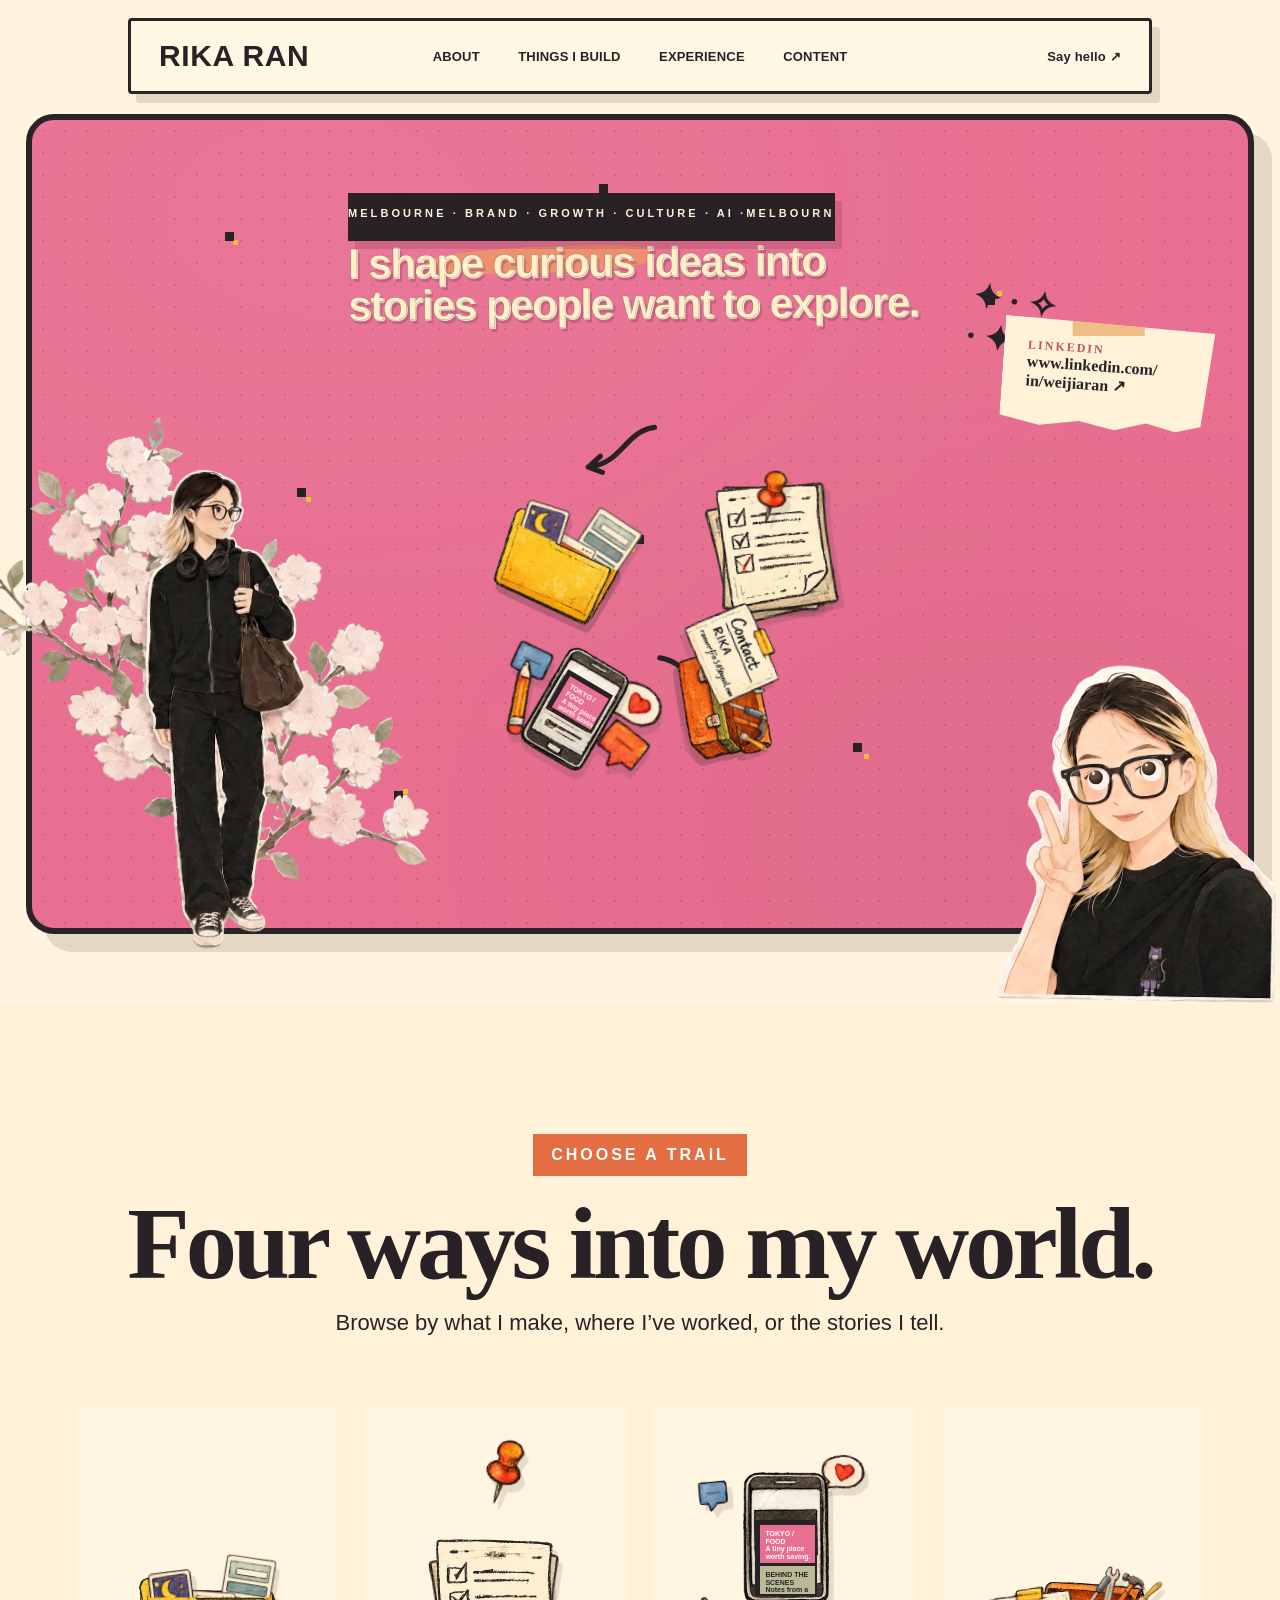
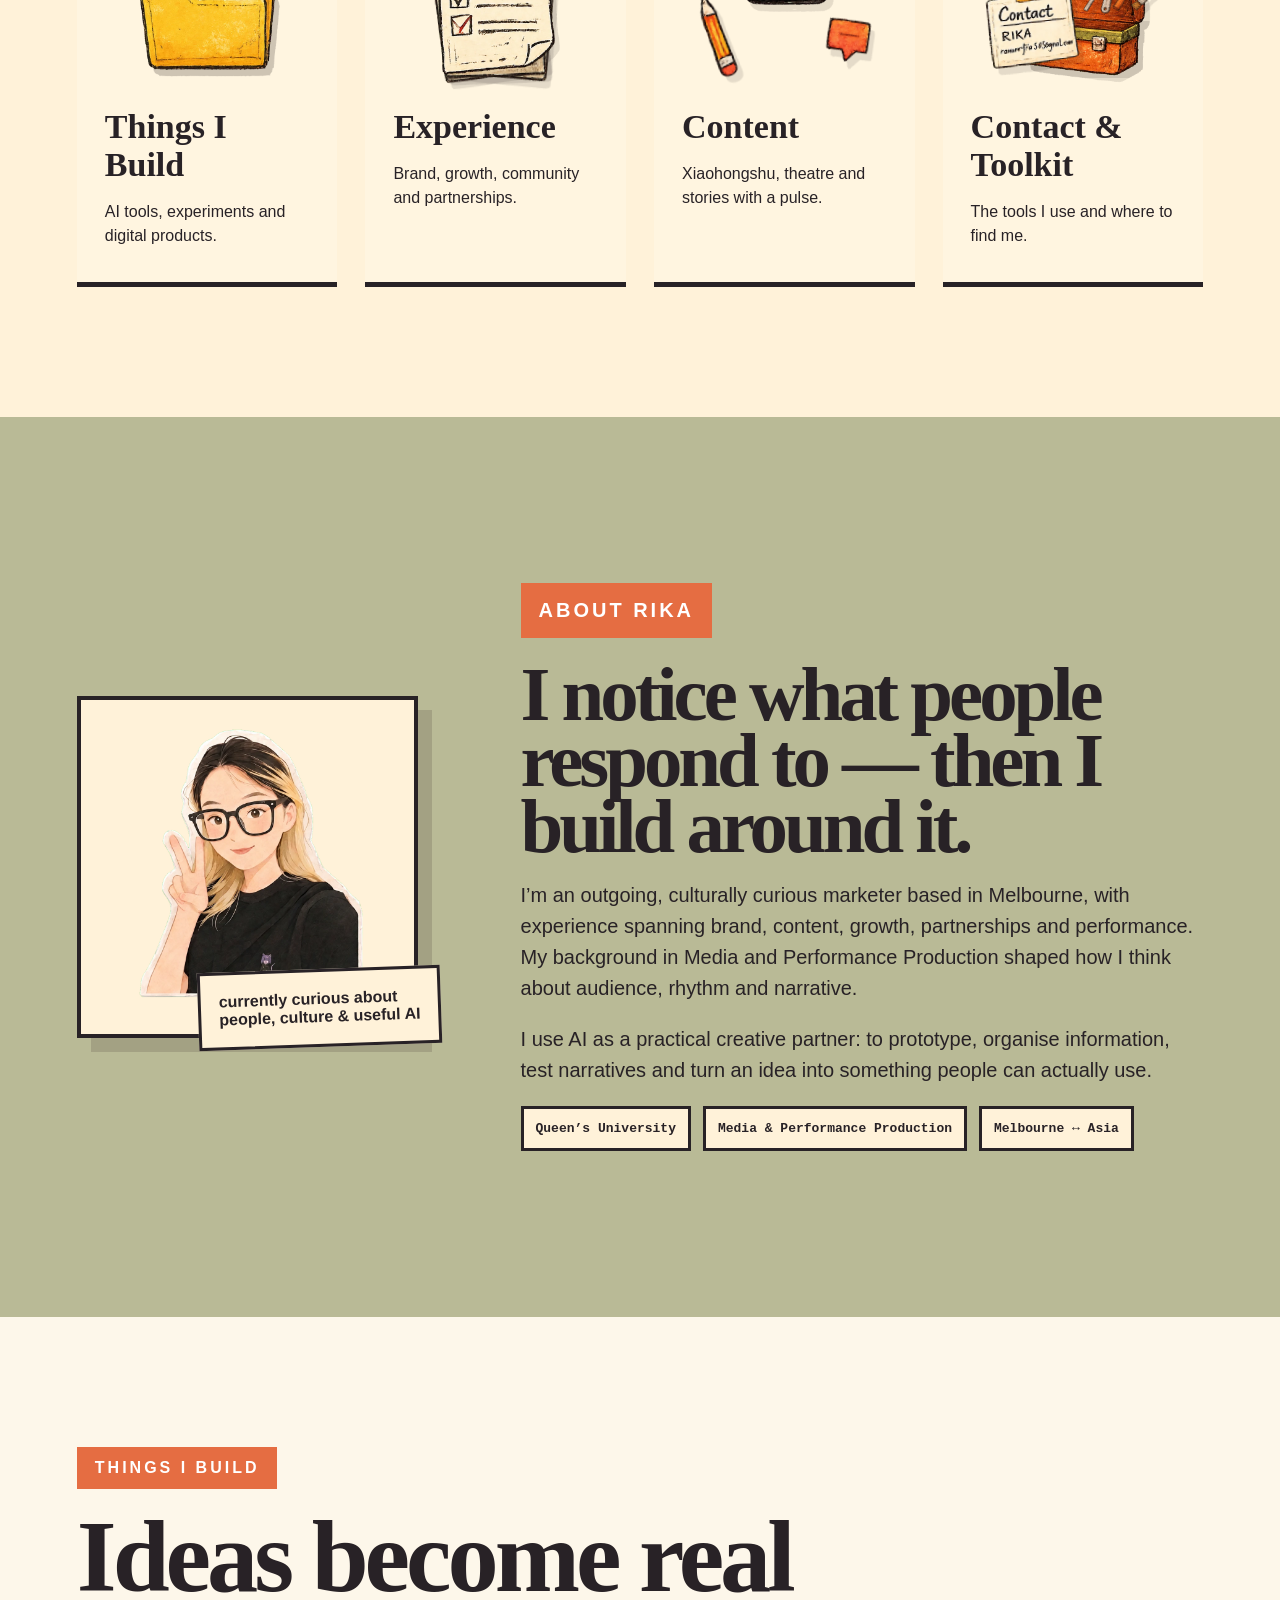
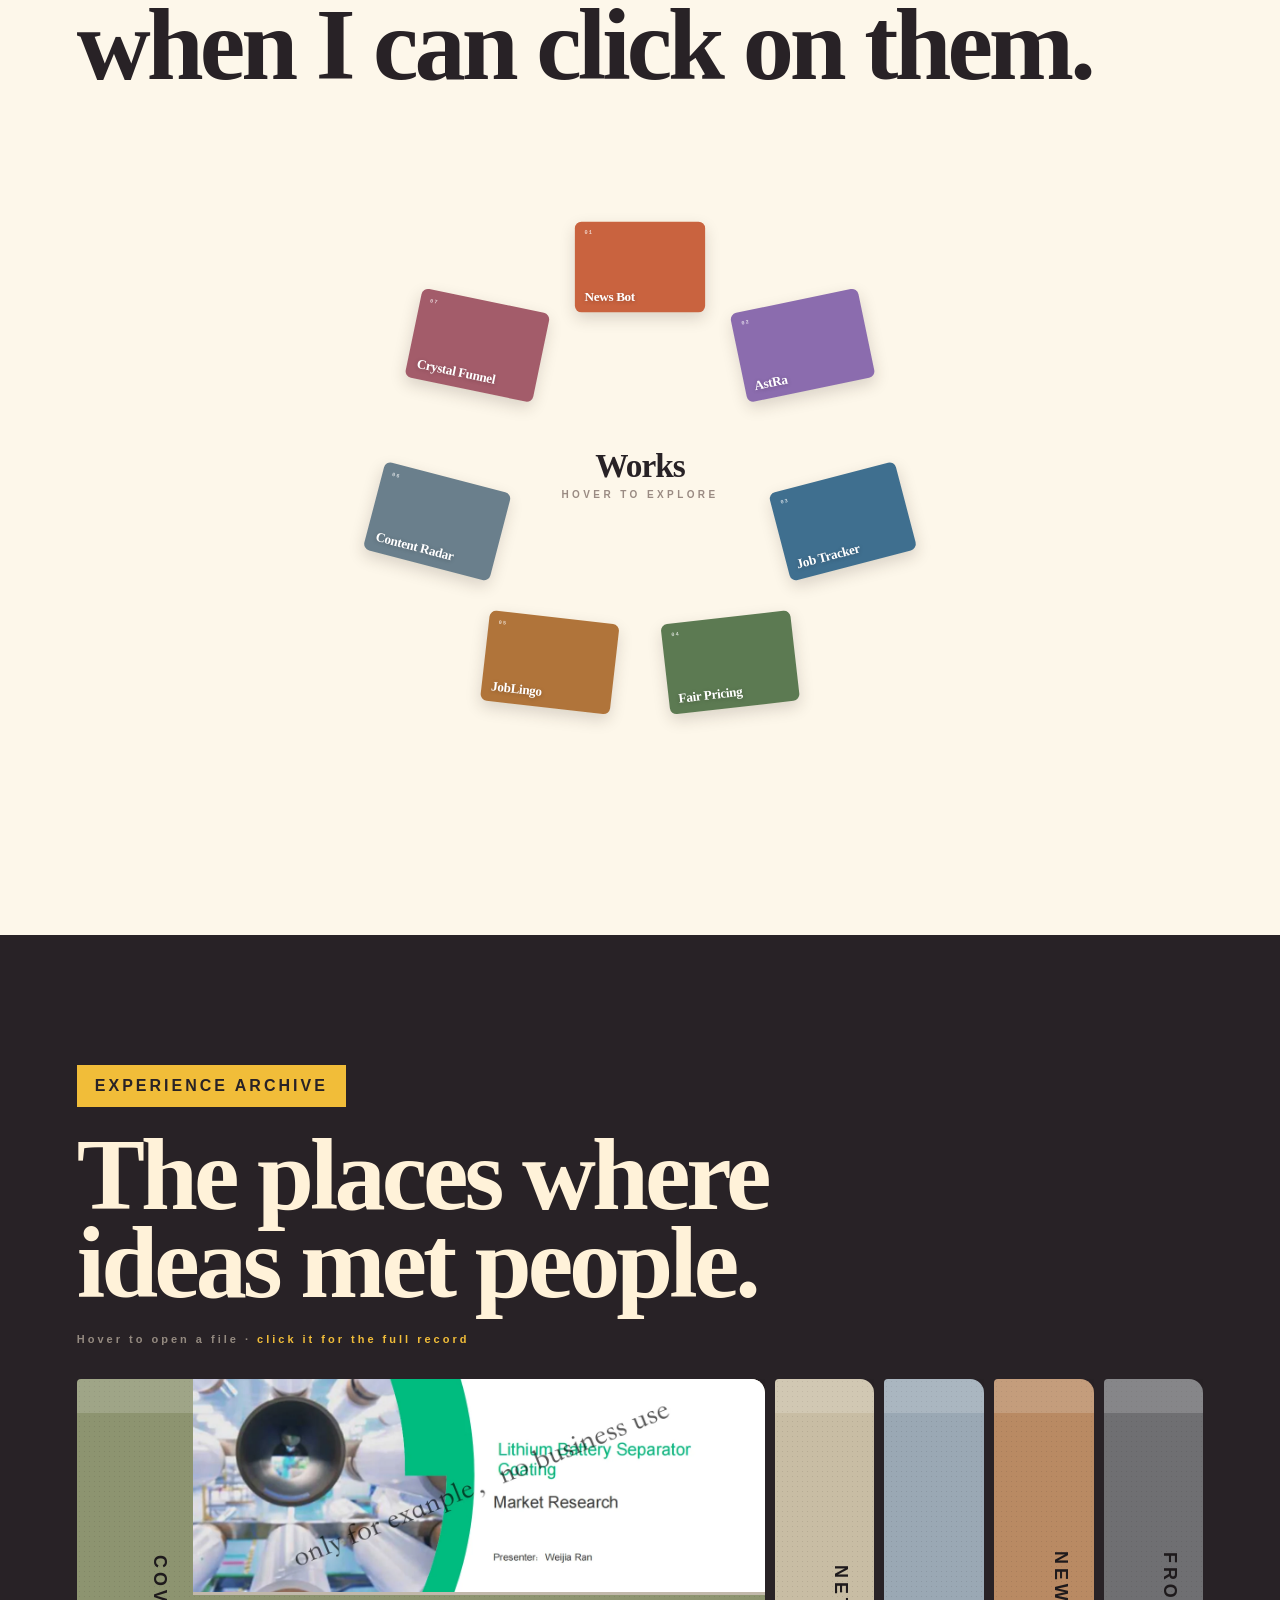
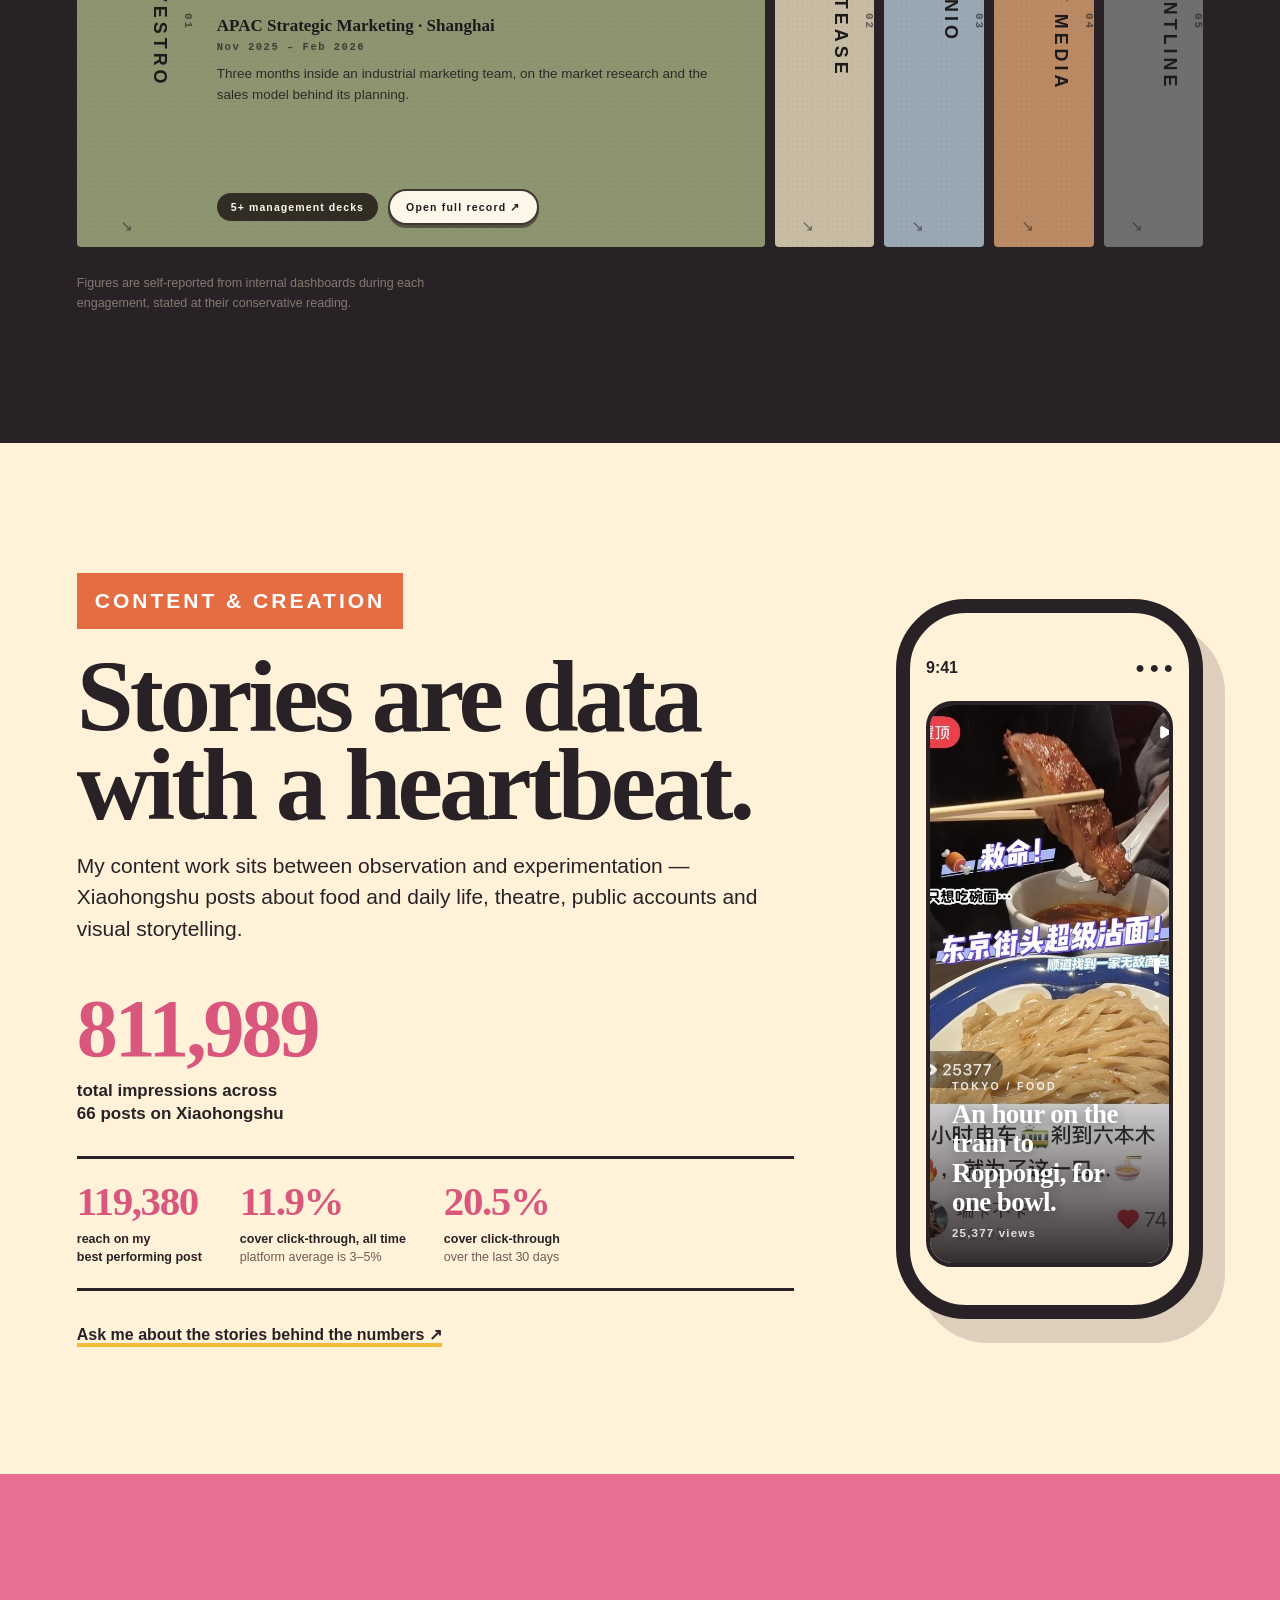
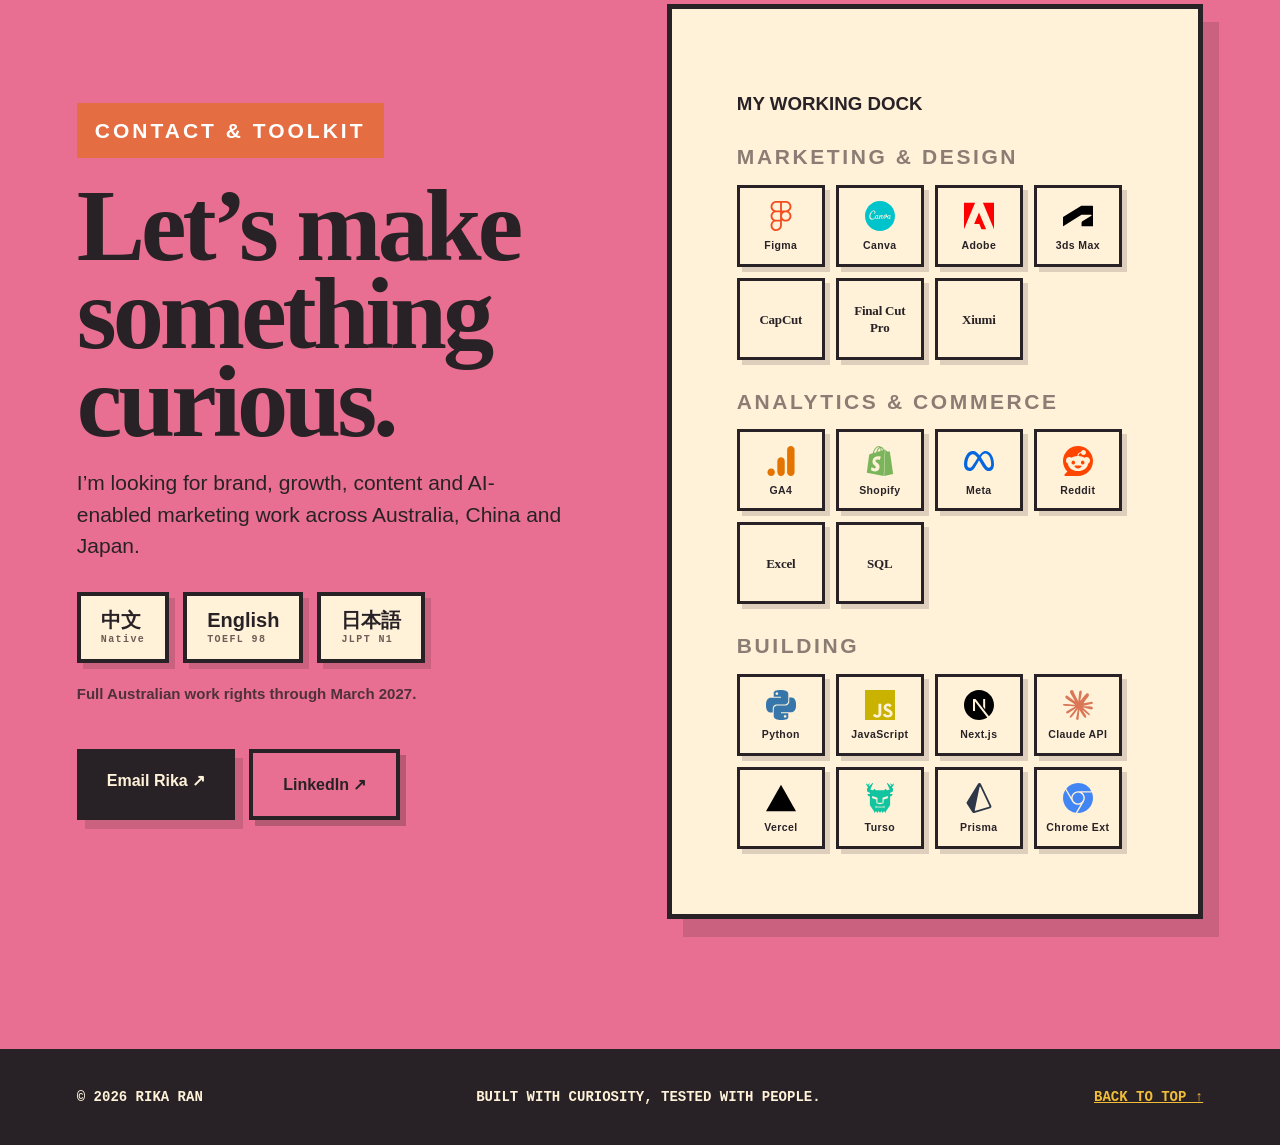
==== index.html @ cdb8c759 "Put the Xiaohongshu posts in the phone, minus the profile page Four post screenshots fill the feed, " ====
<!doctype html>
<html lang="en">
<head>
  <meta charset="utf-8">
  <meta name="viewport" content="width=device-width,initial-scale=1">
  <title>Rika Ran — Creative Marketer & AI Builder</title>
  <meta name="description" content="Rika Ran's portfolio: brand, growth, content and practical AI experiments.">
  <link rel="stylesheet" href="styles.css?v=20260825a">
  <link rel="stylesheet" href="home-reference.css?v=20260817a">
</head>
<body>
  <div class="pixel-cursor" aria-hidden="true"></div>
  <header class="site-header">
    <a class="brand" href="#top">RIKA RAN</a>
    <nav aria-label="Primary navigation">
      <a href="#about">ABOUT</a><a href="#build">THINGS I BUILD</a><a href="#experience">EXPERIENCE</a><a href="#content">CONTENT</a>
    </nav>
    <a class="hello" href="mailto:ranweijia555@gmail.com">Say hello ↗</a>
  </header>

  <main id="top">
    <section class="hero newspaper" aria-labelledby="hero-title">
      <div class="marquee" aria-label="Melbourne, brand, growth, culture and AI"><div class="marquee-track"><span>MELBOURNE · BRAND · GROWTH · CULTURE · AI · </span><span aria-hidden="true">MELBOURNE · BRAND · GROWTH · CULTURE · AI · </span></div></div>
      <h1 id="hero-title">I shape curious ideas into<br>stories people want to explore.</h1>
      <div class="marker-swipe" aria-hidden="true"></div>
      <div class="hero-portrait left-portrait"><img class="flora" src="assets/rika-standing-flowers.webp?v=20260814c" alt=""><img src="assets/rika-standing-person.webp?v=20260814c" alt="Illustrated portrait of Rika standing among cherry blossoms"></div>
      <div class="hero-portrait right-portrait"><img src="assets/rika-peace-transparent-20260812.webp" alt="Illustrated portrait of Rika making a peace sign"></div>
      <a class="linkedin-note interactive" href="https://www.linkedin.com/in/weijiaran" target="_blank" rel="noreferrer"><strong>LINKEDIN</strong><span>www.linkedin.com/<br>in/weijiaran ↗</span></a>
      <div class="sparkles" aria-hidden="true">✦ · ✧<br>· ✦ ·</div>
      <div class="hero-portals" aria-label="Explore Rika's portfolio">
        <a class="portal build icon-motion interactive" href="#build">
          <div class="icon-stage">
            <img class="folder folder-back" src="assets/layers/things-i-build/01-folder.webp" alt="">
            <img class="card-a" src="assets/layers/things-i-build/02-night-card.webp" alt=""><img class="card-b" src="assets/layers/things-i-build/04-control-panel-card.webp" alt=""><img class="card-c" src="assets/layers/things-i-build/03-webpage-card.webp" alt="">
            <img class="folder folder-front" src="assets/layers/things-i-build/01-folder.webp" alt="Yellow folder">
          </div>
        </a>
        <a class="portal experience icon-motion interactive" href="#experience">
          <div class="icon-stage"><img class="paper-rear" src="assets/layers/experience/04-paper-rear.webp" alt=""><img class="paper-left" src="assets/layers/experience/02-paper-left.webp" alt=""><img class="paper-right" src="assets/layers/experience/03-paper-right.webp" alt=""><img class="checklist" src="assets/layers/experience/01-checklist-page.webp" alt="Checklist"><img class="pin" src="assets/layers/experience/05-pushpin.webp" alt=""></div>
        </a>
        <a class="portal content icon-motion interactive" href="#content">
          <div class="icon-stage"><img class="bubble-b" src="assets/layers/content/05-blue-message-bubble.webp" alt=""><img class="bubble-a" src="assets/layers/content/04-orange-message-bubble.webp" alt=""><img class="heart" src="assets/layers/content/03-heart-bubble.webp" alt=""><img class="pencil" src="assets/layers/content/02-pencil.webp" alt=""><div class="phone-wrap"><div class="phone-screen"><div class="phone-feed"><i>TOKYO / FOOD<br>A tiny place worth saving.</i><i>BEHIND THE SCENES<br>Notes from a shared stage.</i><i>DAILY OBSERVATION<br>Small signals, real people.</i></div></div><img class="phone" src="assets/layers/content/01-smartphone.webp" alt="Content phone"></div></div>
        </a>
        <a class="portal tools icon-motion interactive" href="#contact">
          <div class="icon-stage"><img class="box box-back" src="assets/layers/contact-toolkits/02-toolbox.webp" alt=""><img class="tool wrench" src="assets/layers/contact-toolkits/03-wrench.webp" alt=""><img class="tool screwdriver" src="assets/layers/contact-toolkits/04-screwdriver.webp" alt=""><img class="tool hammer" src="assets/layers/contact-toolkits/05-hammer.webp" alt=""><img class="tool brush" src="assets/layers/contact-toolkits/06-paintbrush.webp" alt=""><img class="box box-front" src="assets/layers/contact-toolkits/02-toolbox.webp" alt="Toolbox"><img class="contact-card" src="assets/layers/contact-toolkits/01-contact-card.webp" alt="Contact Rika"></div>
        </a>
      </div>
      <svg class="scribble arrow-one" viewBox="0 0 150 80" aria-hidden="true"><path d="M138 6C92 8 83 58 31 58M31 58l20-15M31 58l21 10"/></svg>
      <svg class="scribble arrow-two" viewBox="0 0 150 80" aria-hidden="true"><path d="M10 12c47 3 48 51 102 49m0 0-20-16m20 16-22 11"/></svg>
    </section>

    <section id="trails" class="trails section-paper">
      <p class="kicker">CHOOSE A TRAIL</p><h2>Four ways into my world.</h2><p class="lede">Browse by what I make, where I’ve worked, or the stories I tell.</p>
      <div class="trail-grid">
        <a href="#build" class="trail-card build icon-motion interactive">
          <div class="icon-stage trail-icon-stage" aria-hidden="true"><img class="folder folder-back" src="assets/layers/things-i-build/01-folder.webp" alt=""><img class="card-a" src="assets/layers/things-i-build/02-night-card.webp" alt=""><img class="card-b" src="assets/layers/things-i-build/04-control-panel-card.webp" alt=""><img class="card-c" src="assets/layers/things-i-build/03-webpage-card.webp" alt=""><img class="folder folder-front" src="assets/layers/things-i-build/01-folder.webp" alt=""></div>
          <span>Things I Build</span><p>AI tools, experiments and digital products.</p>
        </a>
        <a href="#experience" class="trail-card experience icon-motion interactive">
          <div class="icon-stage trail-icon-stage" aria-hidden="true"><img class="paper-rear" src="assets/layers/experience/04-paper-rear.webp" alt=""><img class="paper-left" src="assets/layers/experience/02-paper-left.webp" alt=""><img class="paper-right" src="assets/layers/experience/03-paper-right.webp" alt=""><img class="checklist" src="assets/layers/experience/01-checklist-page.webp" alt=""><img class="pin" src="assets/layers/experience/05-pushpin.webp" alt=""></div>
          <span>Experience</span><p>Brand, growth, community and partnerships.</p>
        </a>
        <a href="#content" class="trail-card content icon-motion interactive">
          <div class="icon-stage trail-icon-stage" aria-hidden="true"><img class="bubble-b" src="assets/layers/content/05-blue-message-bubble.webp" alt=""><img class="bubble-a" src="assets/layers/content/04-orange-message-bubble.webp" alt=""><img class="heart" src="assets/layers/content/03-heart-bubble.webp" alt=""><img class="pencil" src="assets/layers/content/02-pencil.webp" alt=""><div class="phone-wrap"><div class="phone-screen"><div class="phone-feed"><i>TOKYO / FOOD<br>A tiny place worth saving.</i><i>BEHIND THE SCENES<br>Notes from a shared stage.</i><i>DAILY OBSERVATION<br>Small signals, real people.</i></div></div><img class="phone" src="assets/layers/content/01-smartphone.webp" alt=""></div></div>
          <span>Content</span><p>Xiaohongshu, theatre and stories with a pulse.</p>
        </a>
        <a href="#contact" class="trail-card tools icon-motion interactive">
          <div class="icon-stage trail-icon-stage" aria-hidden="true"><img class="box box-back" src="assets/layers/contact-toolkits/02-toolbox.webp" alt=""><img class="tool wrench" src="assets/layers/contact-toolkits/03-wrench.webp" alt=""><img class="tool screwdriver" src="assets/layers/contact-toolkits/04-screwdriver.webp" alt=""><img class="tool hammer" src="assets/layers/contact-toolkits/05-hammer.webp" alt=""><img class="tool brush" src="assets/layers/contact-toolkits/06-paintbrush.webp" alt=""><img class="box box-front" src="assets/layers/contact-toolkits/02-toolbox.webp" alt=""><img class="contact-card" src="assets/layers/contact-toolkits/01-contact-card.webp" alt=""></div>
          <span>Contact & Toolkit</span><p>The tools I use and where to find me.</p>
        </a>
      </div>
    </section>

    <section id="about" class="about page-section">
      <div class="about-portrait reveal"><img src="assets/portraits/portrait.webp" alt="Illustrated portrait of Rika"><small>currently curious about<br>people, culture & useful AI</small></div>
      <div class="about-copy reveal"><p class="kicker">ABOUT RIKA</p><h2>I notice what people respond to — then I build around it.</h2><p>I’m an outgoing, culturally curious marketer based in Melbourne, with experience spanning brand, content, growth, partnerships and performance. My background in Media and Performance Production shaped how I think about audience, rhythm and narrative.</p><p>I use AI as a practical creative partner: to prototype, organise information, test narratives and turn an idea into something people can actually use.</p><div class="tags"><span>Queen’s University</span><span>Media & Performance Production</span><span>Melbourne ↔ Asia</span></div></div>
    </section>

    <section id="build" class="build-section page-section">
      <p class="kicker">THINGS I BUILD</p><h2>Ideas become real<br>when I can click on them.</h2>
      <div class="rw" id="buildWheel">
        <div class="rw-stage" id="rwStage">
          <svg class="rw-arc" aria-hidden="true"><path id="rwArc" d=""></path></svg>
          <div class="rw-float">
            <div class="rw-track" id="rwTrack">
            <button class="rw-card" type="button" data-key="bot" style="--c:#c9633f"><figure><span class="rw-no">01</span><span class="rw-ttl">News Bot</span></figure></button>
            <button class="rw-card" type="button" data-key="astra" style="--c:#8b6cae"><figure><span class="rw-no">02</span><span class="rw-ttl">AstRa</span></figure></button>
            <button class="rw-card" type="button" data-key="tracker" style="--c:#3f6f8f"><figure><span class="rw-no">03</span><span class="rw-ttl">Job Tracker</span></figure></button>
            <button class="rw-card" type="button" data-key="pricing" style="--c:#5c7a52"><figure><span class="rw-no">04</span><span class="rw-ttl">Fair Pricing</span></figure></button>
            <button class="rw-card" type="button" data-key="joblingo" style="--c:#b0743a"><figure><span class="rw-no">05</span><span class="rw-ttl">JobLingo</span></figure></button>
            <button class="rw-card" type="button" data-key="radar" style="--c:#6a7f8c"><figure><span class="rw-no">06</span><span class="rw-ttl">Content Radar</span></figure></button>
            <button class="rw-card" type="button" data-key="crystal" style="--c:#a35c6a"><figure><span class="rw-no">07</span><span class="rw-ttl">Crystal Funnel</span></figure></button>
            </div>
          </div>
          <div class="rw-hub"><b>Works</b><span>HOVER TO EXPLORE</span></div>
          <p class="rw-cap"><i id="rwNo">01</i><span id="rwName">News Bot</span></p>
          <ul class="rw-nav" id="rwNav">
          <li data-key="bot">News Bot</li>
          <li data-key="astra">AstRa</li>
          <li data-key="tracker">Job Tracker</li>
          <li data-key="pricing">Fair Pricing</li>
          <li data-key="joblingo">JobLingo</li>
          <li data-key="radar">Content Radar</li>
          <li data-key="crystal">Crystal Funnel</li>
          </ul>
        </div>

        <div class="rw-detail" id="wheelDetail">
          <article class="wd-panel" data-key="bot">
            <small>AUTOMATION &middot; CONTENT OPS</small>
            <h3>AI &amp; Finance News Bot</h3>
            <p>A daily briefing that builds itself. It pulls from a curated RSS whitelist, drops duplicates by URL fingerprint and title similarity, then uses DeepSeek to select, summarise and tag what matters &mdash; pushing two different digests to an AI group and a finance group. A Monday trend report and a dashboard sit on the same database.</p>
            <ul class="wd-metrics"><li><b>09:00</b><span>runs daily</span></li><li><b>2</b><span>audience groups</span></li><li><b>Weekly</b><span>trend report</span></li></ul>
            <p class="wd-tech">Python &middot; DeepSeek &middot; Turso &middot; GitHub Actions &middot; Feishu</p>
            <a class="wd-link interactive" href="https://github.com/ranweijia555-sys/ai-finance-news-bot" target="_blank" rel="noreferrer">See the repo &#8599;</a>
          </article>

          <article class="wd-panel" data-key="astra">
            <small>AI PRODUCT &middot; NARRATIVE</small>
            <h3>AstRa &middot; &#28789;&#26696;</h3>
            <p>A tarot reading that respects how people actually read. Most tarot sites are a random number generator with nice art. AstRa lets you photograph the cards you drew from your own deck and reads that spread &mdash; the ritual stays physical, only the interpretation is digital. Choose a spread, ask in your own words, keep a history.</p>
            <ul class="wd-metrics"><li><b>Live</b><span>on Vercel</span></li><li><b>Photo</b><span>card recognition</span></li><li><b>Spreads</b><span>+ history</span></li></ul>
            <p class="wd-tech">Next.js &middot; Vision &amp; LLM &middot; Vercel</p>
            <a class="wd-link interactive" href="https://web-pink-ten-h8p4acc4mb.vercel.app" target="_blank" rel="noreferrer">Try a reading &#8599;</a>
          </article>

          <article class="wd-panel" data-key="tracker">
            <small>FULL-STACK &middot; WORKFLOW</small>
            <h3>Job Tracker</h3>
            <p>An inbox is a terrible database, so I turned mine into one. Sign in with Google, then sync two ways: label a thread yourself, or let it scan the inbox and infer which stage each application reached. Stage changes ping me on Feishu. The interesting part was never the interface &mdash; it was building a reliable state machine out of messy human email.</p>
            <ul class="wd-metrics"><li><b>Gmail</b><span>API sync</span></li><li><b>2</b><span>sync modes</span></li><li><b>Auto</b><span>stage detection</span></li></ul>
            <p class="wd-tech">Next.js 15 &middot; TypeScript &middot; Prisma &middot; Auth.js &middot; Gmail API</p>
            <a class="wd-link interactive" href="https://github.com/ranweijia555-sys/job-tracker" target="_blank" rel="noreferrer">See the repo &#8599;</a>
          </article>

          <article class="wd-panel" data-key="pricing">
            <small>DATA &rarr; DECISION</small>
            <h3>What Makes a Price Feel Unfair?</h3>
            <p>Surge pricing is an optimisation problem that keeps producing angry customers. Using 107,752 NYC taxi-commission trip records merged with weather and zone data, we modelled how fares are actually built &mdash; then optimised for <em>passenger utility loss</em> instead of platform revenue, under real constraints like New York&rsquo;s minimum wage. It ends in a usable pricing formula, not a chart.</p>
            <ul class="wd-metrics"><li><b>107,752</b><span>trips analysed</span></li><li><b>R&sup2; .754</b><span>fare model fit</span></li><li><b>$2.23</b><span>+ $2.68/mile</span></li></ul>
            <p class="wd-tech">Regression &middot; Nonlinear programming &middot; NYC TLC open data</p>
            <p class="wd-role">Team of 6 &mdash; my part: data pipeline and the prescriptive model.</p>
          </article>

          <article class="wd-panel" data-key="joblingo">
            <small>AI PRODUCT &middot; CHROME EXTENSION</small>
            <h3>JobLingo</h3>
            <p>A trilingual job-application assistant. One click fills a company&rsquo;s application form in Chinese, Japanese or English from a personal profile store, so the same details never get typed twice. An AI-powered layer on the Claude API tailors r&eacute;sum&eacute; wording and a cover letter to each job description, and a built-in board keeps track of what went where.</p>
            <ul class="wd-metrics"><li><b>3</b><span>languages</span></li><li><b>Jun 2026</b><span>launched</span></li><li><b>1 click</b><span>to fill a form</span></li></ul>
            <p class="wd-tech">JavaScript &middot; Claude API &middot; Chrome extension</p>
          </article>

          <article class="wd-panel" data-key="radar">
            <small>AI WORKFLOW &middot; CONTENT STRATEGY</small>
            <h3>Content Radar</h3>
            <p>A creator&rsquo;s research tool that reads across Douyin and Xiaohongshu: competitor account analysis, breakout-topic discovery and content-structure extraction. The Claude API turns what it finds into a written brief, which compresses competitor research from hours into minutes.</p>
            <ul class="wd-metrics"><li><b>2</b><span>platforms tracked</span></li><li><b>Hours &rarr; minutes</b><span>research time</span></li><li><b>Jun 2026</b><span>launched</span></li></ul>
            <p class="wd-tech">Python &middot; Claude API</p>
          </article>

          <article class="wd-panel" data-key="crystal">
            <small>IN PROGRESS &middot; SEO &amp; CONVERSION</small>
            <h3>Crystal Quiz Funnel</h3>
            <p>A standalone store built around a crystal recommendation quiz, where the path runs content &rarr; quiz &rarr; selection &rarr; a made-to-order piece. It is also my testbed for search: the site is being built to be found, not only to look good.</p>
            <p class="wd-role">Still being built. Search performance is the goal here, not yet a result &mdash; there are no ranking numbers to show.</p>
          </article>
        </div>
      </div>
    </section>

    <section id="experience" class="experience-section page-section">
      <p class="kicker">EXPERIENCE ARCHIVE</p><h2>The places where<br>ideas met people.</h2>
      <p class="exp-hint">Hover to open a file &middot; <b>click it for the full record</b></p>

      <div class="drawer" id="expDrawer">
        <article class="folder f-covestro" data-key="covestro" style="--f:#8d9470">
          <button class="folder-face" type="button" aria-label="Open the full Covestro record">
            <span class="folder-tab"><i>01</i><b>COVESTRO</b><u aria-hidden="true">&#8599;</u></span>
            <span class="folder-peek">
              <span class="peek-photo" data-slot="cover-covestro">
                <span class="peek-slot"><span>PHOTO</span><b>covestro.jpg</b></span>
              </span>
              <span class="peek-body">
                <em>APAC Strategic Marketing &middot; Shanghai</em>
                <strong>Nov 2025 &ndash; Feb 2026</strong>
                <span class="peek-blurb">Three months inside an industrial marketing team, on the market research and the sales model behind its planning.</span>
                <span class="peek-foot">
                  <span class="peek-metric">5+ management decks</span>
                  <span class="folder-cta">Open full record &#8599;</span>
                </span>
              </span>
            </span>
          </button>
        </article>

        <article class="folder f-netease" data-key="netease" style="--f:#c8bda4">
          <button class="folder-face" type="button" aria-label="Open the full Netease record">
            <span class="folder-tab"><i>02</i><b>NETEASE</b><u aria-hidden="true">&#8599;</u></span>
            <span class="folder-peek">
              <span class="peek-photo" data-slot="cover-netease">
                <span class="peek-slot"><span>PHOTO</span><b>netease.jpg</b></span>
              </span>
              <span class="peek-body">
                <em>Overseas Marketing &middot; KOL</em>
                <strong>Jul 2024 &ndash; Jan 2025</strong>
                <span class="peek-blurb">Overseas creator programmes for NetEase&rsquo;s games &mdash; sourcing, deals, briefs, and reading what the videos actually did.</span>
                <span class="peek-foot">
                  <span class="peek-metric">ROI &gt; 1.8</span>
                  <span class="folder-cta">Open full record &#8599;</span>
                </span>
              </span>
            </span>
          </button>
        </article>

        <article class="folder f-nio" data-key="nio" style="--f:#9aa8b4">
          <button class="folder-face" type="button" aria-label="Open the full Nio record">
            <span class="folder-tab"><i>03</i><b>NIO</b><u aria-hidden="true">&#8599;</u></span>
            <span class="folder-peek">
              <span class="peek-photo" data-slot="cover-nio">
                <span class="peek-slot"><span>PHOTO</span><b>nio.jpg</b></span>
              </span>
              <span class="peek-body">
                <em>User Strategy &middot; Chengdu</em>
                <strong>May &ndash; Jul 2022</strong>
                <span class="peek-blurb">Growth inside NIO&rsquo;s own app: moving people off public platforms into a community, then getting them to post.</span>
                <span class="peek-foot">
                  <span class="peek-metric">2,000+ app registrations</span>
                  <span class="folder-cta">Open full record &#8599;</span>
                </span>
              </span>
            </span>
          </button>
        </article>

        <article class="folder f-media" data-key="media" style="--f:#b98a63">
          <button class="folder-face" type="button" aria-label="Open the full New Media record">
            <span class="folder-tab"><i>04</i><b>NEW MEDIA</b><u aria-hidden="true">&#8599;</u></span>
            <span class="folder-peek">
              <span class="peek-photo" data-slot="cover-media">
                <span class="peek-slot"><span>PHOTO</span><b>media.jpg</b></span>
              </span>
              <span class="peek-body">
                <em>Content, publicity &amp; production</em>
                <strong>2020 &ndash; 2024</strong>
                <span class="peek-blurb">Three roles that taught me how audiences behave &mdash; an agency account, a society&rsquo;s newsroom, and a musical.</span>
                <span class="peek-foot">
                  <span class="peek-metric">3 roles</span>
                  <span class="folder-cta">Open full record &#8599;</span>
                </span>
              </span>
            </span>
          </button>
        </article>

        <article class="folder f-retail" data-key="retail" style="--f:#6f6f72">
          <button class="folder-face" type="button" aria-label="Open the full Frontline record">
            <span class="folder-tab"><i>05</i><b>FRONTLINE</b><u aria-hidden="true">&#8599;</u></span>
            <span class="folder-peek">
              <span class="peek-photo" data-slot="cover-retail">
                <span class="peek-slot"><span>PHOTO</span><b>retail.jpg</b></span>
              </span>
              <span class="peek-body">
                <em>Retail &amp; hospitality</em>
                <strong>2022 &ndash; present</strong>
                <span class="peek-blurb">Four counter jobs across Melbourne and Canada &mdash; the part of my background that makes channel talk concrete.</span>
                <span class="peek-foot">
                  <span class="peek-metric">4 roles</span>
                  <span class="folder-cta">Open full record &#8599;</span>
                </span>
              </span>
            </span>
          </button>
        </article>

      </div>
      <p class="exp-note">Figures are self-reported from internal dashboards during each engagement, stated at their conservative reading.</p>
    </section>

    <section id="content" class="content-section page-section">
      <div class="content-copy reveal">
        <p class="kicker">CONTENT &amp; CREATION</p>
        <h2>Stories are data<br>with a heartbeat.</h2>
        <p>My content work sits between observation and experimentation &mdash; Xiaohongshu posts about food and daily life, theatre, public accounts and visual storytelling.</p>
        <div class="big-stat wide"><b>811,989</b><span>total impressions across<br>66 posts on Xiaohongshu</span></div>
        <ul class="stat-row">
          <li><b>119,380</b><span>reach on my<br>best performing post</span></li>
          <li><b>11.9%</b><span>cover click-through, all time<br><i>platform average is 3&ndash;5%</i></span></li>
          <li><b>20.5%</b><span>cover click-through<br><i>over the last 30 days</i></span></li>
        </ul>
        <a href="mailto:ranweijia555@gmail.com">Ask me about the stories behind the numbers &#8599;</a>
      </div>
      <div class="content-phone reveal">
        <div class="phone-top">9:41 <span>&#9679; &#9679; &#9679;</span></div>
        <div class="phone-screen">
          <div class="phone-scroll" id="phoneFeed" tabindex="0" aria-label="Content feed, use arrow keys to move between posts">
            <article class="slide" data-slot="post-1"><div class="slide-cap"><small>TOKYO / FOOD</small><h3>An hour on the train to Roppongi, for one bowl.</h3><p>25,377 views</p></div></article>
            <article class="slide" data-slot="post-2"><div class="slide-cap"><small>SEOUL / CONVENIENCE STORE</small><h3>Every Yozm yogurt flavour, collected.</h3><p>9,730 views</p></div></article>
            <article class="slide" data-slot="post-3"><div class="slide-cap"><small>SEOUL / DAISO</small><h3>What to buy at Daiso, half a suitcase later.</h3><p>26,125 views</p></div></article>
            <article class="slide" data-slot="post-4"><div class="slide-cap"><small>FIELD NOTES</small><h3>Small rituals, useful signals.</h3><p>from the feed</p></div></article>
          </div>
          <div class="phone-dots" id="phoneDots" aria-hidden="true"></div>
        </div>
      </div>
    </section>

    <section id="contact" class="contact-section page-section">
      <div>
        <p class="kicker">CONTACT &amp; TOOLKIT</p>
        <h2>Let&rsquo;s make<br>something curious.</h2>
        <p>I&rsquo;m looking for brand, growth, content and AI-enabled marketing work across Australia, China and Japan.</p>
        <ul class="lang-row">
          <li><b>&#20013;&#25991;</b><span>Native</span></li>
          <li><b>English</b><span>TOEFL 98</span></li>
          <li><b>&#26085;&#26412;&#35486;</b><span>JLPT N1</span></li>
        </ul>
        <p class="work-note">Full Australian work rights through March 2027.</p>
        <div class="contact-actions">
          <a class="button interactive" href="mailto:ranweijia555@gmail.com">Email Rika &#8599;</a>
          <a class="button ghost interactive" href="https://www.linkedin.com/in/weijiaran" target="_blank" rel="noreferrer">LinkedIn &#8599;</a>
        </div>
      </div>
      <div class="tool-card reveal">
        <h3>MY WORKING DOCK</h3>
        <p class="tool-label">MARKETING &amp; DESIGN</p>
        <div class="tool-grid"><span class="tool" data-logo="figma"><i class="tool-ico" data-mono="F"><img class="logo" src="assets/logos/figma.svg" alt=""></i><b>Figma</b></span><span class="tool" data-logo="canva"><i class="tool-ico" data-mono="C"><img class="logo" src="assets/logos/canva.svg" alt=""></i><b>Canva</b></span><span class="tool" data-logo="adobe"><i class="tool-ico" data-mono="A"><img class="logo" src="assets/logos/adobe.svg" alt=""></i><b>Adobe</b></span><span class="tool" data-logo="autodesk"><i class="tool-ico" data-mono="3"><img class="logo" src="assets/logos/autodesk.svg" alt=""></i><b>3ds Max</b></span><span class="tool is-word" data-logo="capcut"><i class="tool-ico" data-mono="C"></i><b>CapCut</b></span><span class="tool is-word" data-logo="finalcutpro"><i class="tool-ico" data-mono="F"></i><b>Final Cut Pro</b></span><span class="tool is-word" data-logo="xiumi"><i class="tool-ico" data-mono="X"></i><b>Xiumi</b></span></div>
        <p class="tool-label">ANALYTICS &amp; COMMERCE</p>
        <div class="tool-grid"><span class="tool" data-logo="googleanalytics"><i class="tool-ico" data-mono="G"><img class="logo" src="assets/logos/googleanalytics.svg" alt=""></i><b>GA4</b></span><span class="tool" data-logo="shopify"><i class="tool-ico" data-mono="S"><img class="logo" src="assets/logos/shopify.svg" alt=""></i><b>Shopify</b></span><span class="tool" data-logo="meta"><i class="tool-ico" data-mono="M"><img class="logo" src="assets/logos/meta.svg" alt=""></i><b>Meta</b></span><span class="tool" data-logo="reddit"><i class="tool-ico" data-mono="R"><img class="logo" src="assets/logos/reddit.svg" alt=""></i><b>Reddit</b></span><span class="tool is-word"><b>Excel</b></span><span class="tool is-word"><b>SQL</b></span></div>
        <p class="tool-label">BUILDING</p>
        <div class="tool-grid"><span class="tool" data-logo="python"><i class="tool-ico" data-mono="P"><img class="logo" src="assets/logos/python.svg" alt=""></i><b>Python</b></span><span class="tool" data-logo="javascript"><i class="tool-ico" data-mono="J"><img class="logo" src="assets/logos/javascript.svg" alt=""></i><b>JavaScript</b></span><span class="tool" data-logo="nextdotjs"><i class="tool-ico" data-mono="N"><img class="logo" src="assets/logos/nextdotjs.svg" alt=""></i><b>Next.js</b></span><span class="tool" data-logo="claude"><i class="tool-ico" data-mono="C"><img class="logo" src="assets/logos/claude.svg" alt=""></i><b>Claude API</b></span><span class="tool" data-logo="vercel"><i class="tool-ico" data-mono="V"><img class="logo" src="assets/logos/vercel.svg" alt=""></i><b>Vercel</b></span><span class="tool" data-logo="turso"><i class="tool-ico" data-mono="T"><img class="logo" src="assets/logos/turso.svg" alt=""></i><b>Turso</b></span><span class="tool" data-logo="prisma"><i class="tool-ico" data-mono="P"><img class="logo" src="assets/logos/prisma.svg" alt=""></i><b>Prisma</b></span><span class="tool" data-logo="googlechrome"><i class="tool-ico" data-mono="C"><img class="logo" src="assets/logos/googlechrome.svg" alt=""></i><b>Chrome Ext</b></span></div>
      </div>
    </section>
  </main>

  <div class="exp-overlay" id="expOverlay" role="dialog" aria-modal="true" aria-labelledby="expOvTitle" hidden>
    <div class="exp-backdrop" data-close></div>
    <div class="exp-sheet" role="document">
      <button class="exp-close" type="button" data-close aria-label="Close record">&times;</button>
      <div class="exp-scroll" id="expScroll"></div>
    </div>
  </div>

  <template id="exp-covestro">
    <p class="ov-kicker">01 &middot; CORPORATE</p>
    <h2 id="ovT">Covestro</h2>
    <p class="ov-role">APAC Strategic Marketing Intern &middot; Shanghai &middot; Nov 2025 &ndash; Feb 2026</p>
    <figure class="ov-figure" data-slot="covestro">
      <div class="ov-slot"><span>PHOTO</span><b>covestro.jpg</b></div>
      <figcaption>Covestro &middot; Shanghai, 2025&ndash;26</figcaption>
    </figure>
    <p class="ov-lede">Covestro makes films and functional coatings that end up inside other companies&rsquo; products, so its marketing runs on industrial research rather than campaigns. I spent three months with the Asia-Pacific team on the analysis underneath that work: what the downstream market actually looked like, how sales had moved over several years, and what to put in front of management about a new project.</p>
    <ul class="ov-list">
      <li>Mapped downstream applications, customer structure and the competitive landscape for films and functional coatings across APAC, and contributed to an industry research report that fed the department&rsquo;s annual planning.</li>
      <li>Ran an independent case study on Jiangsu Litter, producing a read on competitive advantage and where the openings were.</li>
      <li>Built an analysis model over three to five years of historical sales data, comparing BOPP, BOPET and PP across regions and product lines to surface the points where performance broke from its own trend.</li>
      <li>Supported a new chip carrier-tape project, pulling sales, marketing and external research into <b>5+ management-level decks</b> I produced on my own.</li>
    </ul>
    <ul class="ov-metrics"><li><b>5+</b><span>management decks</span></li><li><b>3&ndash;5 yrs</b><span>sales data modelled</span></li><li><b>B2B</b><span>industrial materials</span></li></ul>
    <p class="ov-tags">Market research &middot; Data modelling &middot; Strategic analysis &middot; B2B</p>
  </template>
  <template id="exp-netease">
    <p class="ov-kicker">02 &middot; CORPORATE</p>
    <h2 id="ovT">NetEase</h2>
    <p class="ov-role">Overseas Marketing Intern, KOL &middot; Jul 2024 &ndash; Jan 2025</p>
    <figure class="ov-figure" data-slot="netease">
      <div class="ov-slot"><span>PHOTO</span><b>netease.jpg</b></div>
      <figcaption>NetEase &middot; overseas KOL programmes, 2024&ndash;25</figcaption>
    </figure>
    <p class="ov-lede">NetEase publishes games worldwide, and an overseas launch depends almost entirely on creators the company does not own. My job was that side of it end to end &mdash; finding the right people, agreeing terms, briefing them, scheduling the launch, and then reading what the videos actually did once they were live.</p>
    <ul class="ov-list">
      <li>Sourced creators on Instagram, X and YouTube across e-commerce, gaming and lifestyle &mdash; assessing fit, content and rates, <b>signing four to five a week</b> and owning each deal through to the video going live.</li>
      <li>Owned media strategy (mix, brief, scheduling), launch coordination and performance analysis for <b>TGS 2024</b> and the Hainan&ndash;ASEAN TikTok short-video competition.</li>
      <li>Produced breakout pieces including <i>A Day at TGS 2024</i> and Marvel Rivals coverage &mdash; <b>million-level reach at an overall ROI above 1.8</b>.</li>
      <li>Built a <b>Python batch-outreach workflow</b> that took sourcing from around 100 to <b>500+ creators per batch</b>.</li>
    </ul>
    <ul class="ov-metrics"><li><b>4&ndash;5</b><span>signings per week</span></li><li><b>&gt;1.8</b><span>overall ROI</span></li><li><b>100 &rarr; 500+</b><span>outreach per batch</span></li></ul>
    <p class="ov-tags">Creator BD &middot; Overseas marketing &middot; Media strategy &middot; Content</p>
  </template>
  <template id="exp-nio">
    <p class="ov-kicker">03 &middot; CORPORATE</p>
    <h2 id="ovT">NIO</h2>
    <p class="ov-role">User Strategy &amp; Community Operations &middot; Chengdu &middot; May &ndash; Jul 2022</p>
    <figure class="ov-figure" data-slot="nio">
      <div class="ov-slot"><span>PHOTO</span><b>nio.jpg</b></div>
      <figcaption>NIO &middot; Chengdu community team, 2022</figcaption>
    </figure>
    <p class="ov-lede">NIO&rsquo;s community lives inside its own app, which makes growth a very different problem from buying traffic: someone has to choose to leave a public platform and open your app instead. I spent the summer on that path &mdash; and on what made people post once they had arrived.</p>
    <ul class="ov-list">
      <li>Profiled audiences and traffic peaks across the WeChat account, video channel and Weibo, then built a public-reach-to-owned-community path that drove <b>2,000+ app registrations in a single month</b>.</li>
      <li>Tuned push, banner and account messaging to pull people into posting: <b>posts up 13%, comments up 25%</b>.</li>
      <li>Planned <b>20+ lightweight campaigns</b> around festivals and events, averaging over 30% community participation.</li>
      <li>Read click and content-heat data to adjust recommendation rules, lifting <b>average daily logins from 1.2 to 2</b>.</li>
    </ul>
    <ul class="ov-metrics"><li><b>2,000+</b><span>app registrations / month</span></li><li><b>+13% / +25%</b><span>posts / comments</span></li><li><b>1.2 &rarr; 2</b><span>daily logins</span></li></ul>
    <p class="ov-tags">User operations &middot; Campaigns &middot; Community growth &middot; CRM segmentation</p>
  </template>
  <template id="exp-media">
    <p class="ov-kicker">04 &middot; CONTENT, PUBLICITY &amp; PRODUCTION</p>
    <h2 id="ovT">New Media</h2>
    <p class="ov-role">Three roles &middot; 2020 &ndash; 2024</p>
    <p class="ov-lede">Where I learned how audiences actually behave &mdash; by publishing constantly, and by putting a show in front of a real room.</p>

    <section class="ov-sub">
      <h3>Tiaogezi Media &mdash; New Media Content Intern</h3>
      <p class="ov-role">Nov 2020 &ndash; May 2021 &middot; China</p>
    <figure class="ov-figure" data-slot="tiaogezi">
      <div class="ov-slot"><span>PHOTO</span><b>tiaogezi.jpg</b></div>
      <figcaption>Tiaogezi Media &middot; Douyin account, 2020&ndash;21</figcaption>
    </figure>
      <p class="ov-lede">A short-video agency account, run at volume. This is where I learned that consistency beats inspiration: the account grew because something went out constantly and every cover was a test.</p>
      <ul class="ov-list">
        <li>Ran the Douyin orchard account through its growth to <b>10,000 followers and 42,000 likes</b> across <b>66 published posts</b>.</li>
        <li>Wrote and shot the videos as a running series, and built the content SOP that kept them shipping on schedule.</li>
        <li>Wrote <b>9 competitor teardowns</b> across Douyin, Kuaishou and Baijiahao on covers, titles and structure.</li>
      </ul>
      <ul class="ov-metrics"><li><b>10,000</b><span>followers</span></li><li><b>42,000</b><span>likes</span></li><li><b>66</b><span>posts published</span></li></ul>
    </section>

    <section class="ov-sub">
      <h3>GPS Chinese Students&rsquo; Society &mdash; Head of Publicity</h3>
      <p class="ov-role">Aug 2020 &ndash; Aug 2022 &middot; Kingston</p>
    <figure class="ov-figure" data-slot="gps">
      <div class="ov-slot"><span>PHOTO</span><b>gps.jpg</b></div>
      <figcaption>GPS &middot; publicity team, Kingston 2020&ndash;22</figcaption>
    </figure>
      <p class="ov-lede">The publicity arm of a Chinese students&rsquo; society &mdash; in practice, the outlet that told everyone what was happening, and the team I had to build to keep it running.</p>
      <ul class="ov-list">
        <li>Planned themed series such as Summer Highlights and Back-to-School Briefing, publishing <b>30+ articles to 18,000+ cumulative reads</b> &mdash; the strongest of the campus outlets.</li>
        <li>Ran weekly output of two to five posts across Instagram, Facebook, TikTok, Weibo and Xiaohongshu.</li>
        <li>Built a competency model for the team and led recruiting: <b>100+ interviews, 20+ hired</b>.</li>
      </ul>
    </section>

    <section class="ov-sub">
      <h3><i>Jinsha</i> Musical &mdash; Production Manager</h3>
      <p class="ov-role">Kingston</p>
    <figure class="ov-figure" data-slot="jinsha">
      <div class="ov-slot"><span>PHOTO</span><b>jinsha.jpg</b></div>
      <figcaption><i>Jinsha</i> &middot; production, Kingston</figcaption>
    </figure>
      <p class="ov-lede">A cross-cultural musical adapted and staged end to end by students. Marketing a show teaches you something a campaign never does: the deadline is the curtain, and an empty seat cannot be made up later.</p>
      <ul class="ov-list">
        <li>Led the adaptation from script localisation through to live performance, coordinating a <b>100+ person team</b> across performance, design and marketing.</li>
        <li>Set the production timeline and managed venue, staging, build and strike.</li>
        <li>Produced posters and digital invitations and ran cross-platform marketing &mdash; <b>90+ assets, 2,000+ attendance</b>.</li>
      </ul>
    </section>
    <p class="ov-tags">Content operations &middot; Publicity &middot; Event production &middot; Cross-team coordination</p>
  </template>
  <template id="exp-retail">
    <p class="ov-kicker">05 &middot; RETAIL &amp; HOSPITALITY</p>
    <h2 id="ovT">Frontline</h2>
    <p class="ov-role">Four roles &middot; 2022 &ndash; present &middot; Melbourne &amp; Canada</p>
    <p class="ov-lede">Most marketing graduates have never stood on the other side of the counter. This is the part of my background that makes channel and BD conversations concrete rather than theoretical &mdash; I have watched what actually moves off a shelf, and what customers say when nobody is running a survey.</p>

    <section class="ov-sub">
      <h3>Chemist Warehouse &mdash; Retail Assistant</h3>
      <p class="ov-role">Jul 2026 &ndash; present &middot; Melbourne</p>
    <figure class="ov-figure" data-slot="chemist">
      <div class="ov-slot"><span>PHOTO</span><b>chemist.jpg</b></div>
      <figcaption>Chemist Warehouse &middot; Melbourne</figcaption>
    </figure>
      <ul class="ov-list"><li>Hands-on retail floor work in a high-volume pharmacy chain &mdash; end caps, prime positions, POSM and sell-through.</li></ul>
    </section>

    <section class="ov-sub">
      <h3>Good Neighbour Asian Supermarket &mdash; Cashier &amp; Stock Assistant</h3>
      <p class="ov-role">Apr 2024 &ndash; present &middot; Melbourne CBD</p>
    <figure class="ov-figure" data-slot="goodneighbour">
      <div class="ov-slot"><span>PHOTO</span><b>goodneighbour.jpg</b></div>
      <figcaption>Good Neighbour &middot; Melbourne CBD</figcaption>
    </figure>
      <ul class="ov-list">
        <li>Bilingual service in English and Mandarin, bridging for international-student customers with limited English.</li>
        <li>POS, peak-hour cash and card handling, stock turnover, display and shelf work.</li>
        <li>Held alongside a full-time master&rsquo;s degree.</li>
      </ul>
    </section>

    <section class="ov-sub">
      <h3>Haidilao &mdash; Floor Staff</h3>
      <p class="ov-role">Feb &ndash; May 2025 &middot; Melbourne</p>
    <figure class="ov-figure" data-slot="haidilao">
      <div class="ov-slot"><span>PHOTO</span><b>haidilao.jpg</b></div>
      <figcaption>Haidilao &middot; Melbourne</figcaption>
    </figure>
      <ul class="ov-list"><li>Front-of-house service to Haidilao standards for bilingual guests, coordinating with kitchen and floor while running several tables at peak.</li></ul>
    </section>

    <section class="ov-sub">
      <h3>BV Asian Market &mdash; Sales Assistant</h3>
      <p class="ov-role">Nov 2022 &ndash; Jan 2024 &middot; Canada</p>
    <figure class="ov-figure" data-slot="bvmarket">
      <div class="ov-slot"><span>PHOTO</span><b>bvmarket.jpg</b></div>
      <figcaption>BV Asian Market &middot; Canada</figcaption>
    </figure>
      <ul class="ov-list"><li>Sold across food and beauty categories, and handled <b>Shopify listing and product upload</b> for the store&rsquo;s online catalogue.</li></ul>
    </section>
    <p class="ov-tags">Retail floor &middot; Channel vocabulary &middot; Bilingual service &middot; E-commerce listing</p>
  </template>

  <footer><span>© 2026 RIKA RAN</span><span>BUILT WITH CURIOSITY, TESTED WITH PEOPLE.</span><a href="#top">BACK TO TOP ↑</a></footer>
  <script src="script.js?v=20260820a"></script>
  <script src="build-wheel.js?v=10"></script>
  <script src="photo-slots.js?v=4"></script>
  <script src="experience.js?v=3"></script>
  <script src="phone-feed.js?v=3"></script>
  <!-- Stable local portrait asset bindings. Keep layout and motion untouched. -->
  <script id="rika-portrait-asset-fix">
    (() => {
      const portraitAssets = {
        "Illustrated portrait of Rika standing among cherry blossoms": "assets/rika-standing-person.webp?v=20260814c",
        "Illustrated portrait of Rika making a peace sign": "assets/rika-peace-transparent.webp?v=20260812b"
      };

      document.querySelectorAll("img[alt]").forEach((image) => {
        const source = portraitAssets[image.alt];
        if (source) image.src = source;
      });
    })();
  </script>
  <script src="portrait-fix.js?v=20260814c"></script>


</body>
</html>
---- styles.css ----
:root{--ink:#282226;--paper:#fff2d9;--pink:#e86f91;--pink2:#d9567d;--yellow:#f1bd39;--olive:#b9ba96;--blue:#9cafca;--orange:#e56d42;--shadow:rgba(55,35,38,.17)}
*{box-sizing:border-box}html{scroll-behavior:smooth}body{margin:0;background:var(--paper);color:var(--ink);font-family:Arial,Helvetica,sans-serif;overflow-x:hidden}a{color:inherit;text-decoration:none}img{display:block;max-width:100%}
.site-header{position:sticky;z-index:100;top:16px;width:min(1600px,calc(100% - 42px));margin:16px auto 26px;padding:18px 26px;background:rgba(255,242,217,.96);border:3px solid var(--ink);box-shadow:8px 9px 0 var(--shadow);display:grid;grid-template-columns:1fr auto 1fr;align-items:center}.brand{font:900 clamp(26px,3vw,42px)/1 Impact,sans-serif;letter-spacing:1px}.site-header nav{display:flex;gap:34px;font-weight:900;font-size:14px}.site-header nav a,.hello{position:relative}.site-header nav a:after,.hello:after{content:"";position:absolute;left:0;right:100%;bottom:-5px;border-bottom:3px solid var(--orange);transition:right .25s}.site-header nav a:hover:after,.hello:hover:after{right:0}.hello{justify-self:end;font-weight:900;font-size:18px}
.hero{position:relative;width:min(1740px,calc(100% - 70px));height:clamp(760px,78vw,1000px);max-height:calc(100vh - 80px);min-height:720px;margin:0 auto 0;border:6px solid var(--ink);border-radius:26px;overflow:hidden;background:var(--pink);isolation:isolate;background-image:radial-gradient(rgba(70,34,48,.16) 1.2px,transparent 1.4px),radial-gradient(1400px 900px at 24% 12%,rgba(255,255,255,.055),transparent 62%),radial-gradient(1100px 800px at 82% 88%,rgba(70,34,48,.05),transparent 60%);background-size:22px 22px,auto,auto}.hero:after{content:"";position:absolute;z-index:-1;inset:0;background-image:linear-gradient(var(--ink),var(--ink)),linear-gradient(var(--yellow),var(--yellow)),linear-gradient(var(--ink),var(--ink)),linear-gradient(var(--yellow),var(--yellow)),linear-gradient(var(--ink),var(--ink)),linear-gradient(var(--yellow),var(--yellow)),linear-gradient(var(--ink),var(--ink)),linear-gradient(var(--yellow),var(--yellow)),linear-gradient(var(--ink),var(--ink)),linear-gradient(var(--yellow),var(--yellow)),linear-gradient(var(--ink),var(--ink)),linear-gradient(var(--yellow),var(--yellow)),linear-gradient(var(--ink),var(--ink)),linear-gradient(var(--yellow),var(--yellow));background-repeat:no-repeat;background-size:9px 9px,5px 5px,9px 9px,5px 5px,9px 9px,5px 5px,9px 9px,5px 5px,9px 9px,5px 5px,9px 9px,5px 5px,9px 9px,5px 5px;background-position:16% 14%,calc(16% + 8px) calc(14% + 8px),47% 8%,calc(47% - 7px) calc(8% + 9px),79% 22%,calc(79% + 8px) calc(22% - 6px),22% 46%,calc(22% + 8px) calc(46% + 8px),50% 52%,calc(50% - 7px) calc(52% + 9px),30% 84%,calc(30% + 8px) calc(84% - 6px),68% 78%,calc(68% + 8px) calc(78% + 8px)}.marquee{position:absolute;z-index:20;top:72px;left:25%;width:50%;overflow:hidden;background:var(--ink);color:var(--paper);box-shadow:7px 8px 0 rgba(110,38,62,.2);white-space:nowrap}.marquee-track{display:flex;width:max-content;animation:marquee 13s linear infinite}.marquee span{padding:14px 0;font-weight:900;letter-spacing:4px}.hero h1{position:absolute;z-index:12;top:132px;left:25%;margin:0;color:var(--paper);font:900 clamp(38px,4vw,66px)/.98 Georgia,serif;letter-spacing:-2px;text-shadow:3px 3px 0 #b24e68;transform:rotate(-.8deg)}.marker-swipe{position:absolute;top:143px;left:31%;width:250px;height:24px;background:rgba(243,189,49,.38);transform:rotate(-4deg);border-radius:60% 35% 45% 55%;z-index:4}.hero-portrait{position:absolute;z-index:4;overflow:hidden;filter:saturate(.92) contrast(1.03)}.hero-portrait img{width:100%;height:100%;object-fit:cover}.left-portrait{left:-1%;bottom:-4%;width:26%;height:66%;border-radius:48% 48% 4% 4%;transform:rotate(-1deg)}.left-portrait img{object-position:37% 52%}.right-portrait{right:-2%;bottom:-9%;width:26%;height:50%;border-radius:50% 45% 0 0;transform:rotate(2deg)}.right-portrait img{object-position:55% 58%}.linkedin-note{position:absolute;z-index:30;right:4%;top:28%;width:220px;padding:22px 24px;background:var(--paper);transform:rotate(4deg);font-family:"Comic Sans MS",cursive;box-shadow:0 6px 0 rgba(72,43,43,.15);clip-path:polygon(0 0,100% 4%,96% 88%,84% 94%,70% 88%,55% 96%,38% 90%,19% 96%,0 89%)}.linkedin-note:before{content:"";position:absolute;top:-8px;left:32%;width:72px;height:22px;background:rgba(231,164,92,.65);transform:rotate(-4deg)}.linkedin-note strong{display:block;color:#bd4f62;font-size:12px;letter-spacing:2px}.linkedin-note span{font-weight:800}.sparkles{position:absolute;right:18%;top:26%;font:900 35px/1.15 serif;transform:rotate(9deg)}
.hero-portals{position:absolute;z-index:15;top:32%;left:27%;width:53%;height:63%;display:grid;grid-template-columns:1fr 1fr;grid-template-rows:1fr 1fr;column-gap:20%;row-gap:1%}.portal{position:relative;min-width:0}.icon-stage{position:absolute;inset:0 0 2.5rem}.icon-stage img{position:absolute;max-width:none;filter:drop-shadow(5px 7px 0 rgba(43,31,35,.12));transform-origin:50% 90%;transition:transform .55s cubic-bezier(.2,.8,.2,1),opacity .35s}.icon-title{z-index:20;left:50%;bottom:-32px;width:78%;transform:translateX(-50%);filter:none!important}.build .folder{width:62%;left:19%;bottom:25px}.build .folder-back{z-index:2}.build .folder-front{z-index:10;clip-path:polygon(0 26%,100% 26%,100% 100%,0 100%)}.build .card-a{z-index:5;width:24%;left:26%;bottom:71px;transform:rotate(-7deg)}.build .card-b{z-index:4;width:24%;left:41%;bottom:74px;transform:rotate(4deg)}.build .card-c{z-index:3;width:28%;left:50%;bottom:67px;transform:rotate(9deg)}.build:hover .card-a,.build:focus-visible .card-a{transform:translateY(-46px) rotate(-11deg)}.build:hover .card-b,.build:focus-visible .card-b{transform:translateY(-68px) rotate(2deg)}.build:hover .card-c,.build:focus-visible .card-c{transform:translateY(-43px) rotate(12deg)}
.experience .paper-rear{z-index:1;width:54%;left:23%;bottom:35px;transform:rotate(-7deg)}.experience .paper-left{z-index:2;width:53%;left:20%;bottom:42px;transform:rotate(6deg)}.experience .paper-right{z-index:3;width:53%;left:29%;bottom:42px;transform:rotate(-2deg)}.experience .checklist{z-index:6;width:55%;left:23%;bottom:48px}.experience .pin{z-index:9;width:17%;left:42%;top:10px;transform:rotate(7deg)}.experience:hover .checklist,.experience:focus-visible .checklist{transform:translateY(-18px) rotate(-1deg)}.experience:hover .paper-left,.experience:focus-visible .paper-left{transform:translate(-15px,8px) rotate(10deg)}.experience:hover .paper-right,.experience:focus-visible .paper-right{transform:translate(16px,5px) rotate(-7deg)}.experience:hover .pin,.experience:focus-visible .pin{transform:translateY(-7px) rotate(-5deg)}
.content .phone-wrap{position:absolute;z-index:8;width:39%;left:30%;bottom:35px;filter:drop-shadow(5px 7px 0 rgba(43,31,35,.12));transition:transform .55s cubic-bezier(.2,.8,.2,1)}.content .phone{position:relative;z-index:2;width:100%;filter:none}.phone-screen{position:absolute;z-index:3;left:18.5%;top:25%;width:63%;height:35%;overflow:hidden;background:var(--ink);border:2px solid var(--ink)}.phone-feed{display:grid;gap:3px;padding:3px;transition:transform .75s cubic-bezier(.2,.8,.2,1)}.phone-feed i{height:38px;padding:5px;background:var(--pink);color:white;font:700 7px/1.1 Arial;font-style:normal}.phone-feed i:nth-child(2){background:var(--olive);color:var(--ink)}.phone-feed i:nth-child(3){background:var(--orange);color:var(--ink)}.content .pencil{z-index:5;width:16%;left:19%;bottom:37px;transform:rotate(-8deg)}.content .heart{z-index:4;width:28%;right:13%;top:45px;transform:rotate(5deg)}.content .bubble-a{z-index:3;width:25%;right:11%;bottom:58px;transform:rotate(7deg)}.content .bubble-b{z-index:2;width:29%;left:11%;top:66px;transform:rotate(-6deg)}.content:hover .phone-wrap,.content:focus-visible .phone-wrap{transform:translateY(-12px) rotate(1deg)}.content:hover .phone-feed,.content:focus-visible .phone-feed{transform:translateY(-52px)}.content:hover .heart{transform:translateY(-28px) rotate(9deg)}.content:hover .bubble-a{transform:translate(15px,-15px) rotate(10deg)}.content:hover .bubble-b{transform:translate(-13px,-20px) rotate(-10deg)}.content:hover .pencil{transform:translateY(-18px) rotate(-13deg)}
.tools .box{width:58%;left:22%;bottom:23px}.tools .box-back{z-index:2}.tools .box-front{z-index:9;clip-path:polygon(0 44%,100% 44%,100% 100%,0 100%)}.tools .contact-card{z-index:10;width:46%;left:7%;bottom:49px;transform:rotate(-4deg)}.tools .tool{z-index:5;bottom:65px}.tools .wrench{width:15%;left:41%;transform:rotate(-12deg)}.tools .screwdriver{width:15%;left:48%;transform:rotate(2deg)}.tools .hammer{width:16%;left:55%;transform:rotate(9deg)}.tools .brush{width:14%;left:62%;transform:rotate(15deg)}.tools:hover .wrench{transform:translateY(-50px) rotate(-17deg)}.tools:hover .screwdriver{transform:translateY(-67px) rotate(1deg)}.tools:hover .hammer{transform:translateY(-54px) rotate(14deg)}.tools:hover .brush{transform:translateY(-41px) rotate(22deg)}.tools:hover .contact-card{transform:translate(-5px,-7px) rotate(-6deg)}
.scribble{position:absolute;z-index:14;width:110px;fill:none;stroke:var(--ink);stroke-width:8;stroke-linecap:round;stroke-linejoin:round}.arrow-one{left:46%;top:51%;transform:rotate(-8deg)}.arrow-two{left:52%;top:75%;transform:rotate(3deg)}
.page-section,.section-paper{min-height:100vh;padding:130px max(6vw,45px)}.kicker{display:inline-block;margin:0 0 24px;padding:12px 18px;background:var(--orange);color:white;font-weight:900;letter-spacing:3px}.page-section h2,.section-paper h2{margin:0;font:900 clamp(58px,8vw,120px)/.86 Georgia,serif;letter-spacing:-4px}.lede{font-size:22px}.trails{text-align:center;background:var(--paper)}.trail-grid{max-width:1500px;margin:70px auto 0;display:grid;grid-template-columns:repeat(4,1fr);gap:28px;text-align:left}.trail-card{position:relative;min-height:440px;padding:24px 28px 34px;border-bottom:5px solid var(--ink);display:flex;flex-direction:column;transition:transform .3s;background:rgba(255,255,255,.18)}.trail-card:hover{transform:translateY(-18px) rotate(var(--tilt,-1deg))}.trail-card:nth-child(even){--tilt:1deg}.trail-card .trail-icon-stage{position:relative;inset:auto;width:100%;height:270px;flex:none}.trail-card>span{position:relative;z-index:30;margin-top:8px;font:800 34px Georgia,serif}.trail-card>p{position:relative;z-index:30;margin-bottom:0;font-size:16px;line-height:1.5}.trail-card .folder{width:72%;left:14%;bottom:24px}.trail-card.build .card-a{left:22%;bottom:75px}.trail-card.build .card-b{left:40%;bottom:78px}.trail-card.build .card-c{left:53%;bottom:69px}.trail-card.experience .checklist{width:64%;left:18%;bottom:20px}.trail-card.experience .paper-left,.trail-card.experience .paper-right,.trail-card.experience .paper-rear{width:57%;left:21%;bottom:17px}.trail-card.experience .pin{width:21%;left:42%;top:6px}.trail-card.content .phone-wrap{width:48%;height:80%;left:27%;bottom:18px}.trail-card.content .heart{width:24%;right:10%;top:22px}.trail-card.content .pencil{width:18%;left:11%;bottom:19px}.trail-card.content .bubble-a{width:24%;right:8%;bottom:35px}.trail-card.content .bubble-b{width:23%;left:8%;top:48px}.trail-card.tools .box{width:66%;left:22%;bottom:22px}.trail-card.tools .contact-card{width:48%;left:7%;bottom:29px}.trail-card.tools .tool{bottom:86px}.trail-card.tools .wrench{left:63%}.trail-card.tools .screwdriver{left:54%}.trail-card.tools .hammer{left:68%}.trail-card.tools .brush{left:77%}
.about{background:var(--olive);display:grid;grid-template-columns:.8fr 1.6fr;gap:8vw;align-items:center}.about-portrait{position:relative;transform:rotate(-2deg);border:4px solid var(--ink);padding:12px;background:var(--paper);box-shadow:14px 14px 0 var(--shadow)}.about-portrait img{width:100%;max-height:680px;object-fit:cover}.about-portrait small{position:absolute;right:-8%;bottom:-4%;padding:18px;background:var(--paper);border:3px solid var(--ink);font-weight:900;font-size:16px;transform:rotate(-2deg)}.about-copy h2{font-size:clamp(52px,6vw,96px)}.about-copy p{font-size:20px;line-height:1.55}.tags{display:flex;gap:12px;flex-wrap:wrap}.tags span{padding:12px;border:3px solid var(--ink);background:var(--paper);font:700 13px monospace}
.build-section{background:var(--yellow)}.project-board{margin-top:80px;display:grid;grid-template-columns:1.35fr .75fr;gap:50px}.featured-project{background:var(--paper);border:5px solid var(--ink);box-shadow:16px 18px 0 var(--shadow);display:grid;grid-template-columns:1fr 1.1fr;position:relative;padding-top:65px}.browser-bar{position:absolute;inset:0 0 auto;height:64px;padding:20px;border-bottom:4px solid var(--ink);font:900 13px monospace}.browser-bar b{float:right}.astra-art{min-height:560px;background:#243557;color:var(--yellow);display:grid;place-items:center;font:130px serif}.project-copy{padding:65px 40px}.project-copy h3,.project-card h3{font:900 48px Georgia,serif;margin:20px 0}.project-copy p,.project-copy li,.project-card p{font-size:18px;line-height:1.5}.project-stack{display:grid;gap:22px}.project-card{background:var(--paper);border:5px solid var(--ink);box-shadow:10px 12px 0 var(--shadow);padding:35px;transform:rotate(var(--r,-1deg))}.project-card:nth-child(even){--r:1deg}.project-card b{float:right;font-family:monospace}
.experience-section{background:var(--ink);color:var(--paper)}.experience-section .kicker{background:var(--yellow);color:var(--ink)}.nio{background:#e1c360}.netease{background:#aeb89c}.gps{background:var(--blue)}
.content-section{background:var(--paper);display:grid;grid-template-columns:1.4fr .6fr;gap:8vw;align-items:center}.content-copy p{font-size:21px;line-height:1.5;max-width:850px}.content-copy a{font-weight:900;border-bottom:4px solid var(--yellow)}.big-stat{display:flex;align-items:center;gap:30px;margin:55px 0;font:900 clamp(72px,10vw,150px)/1 Georgia;color:var(--pink2)}.big-stat span{font:900 20px/1.1 Arial;color:var(--ink)}.content-phone{height:720px;border:14px solid var(--ink);border-radius:70px;background:var(--paper);padding:52px 26px 30px;box-shadow:22px 24px 0 var(--shadow);overflow:hidden}.phone-top{font-weight:900;margin-bottom:24px}.phone-top span{float:right}.phone-scroll{height:550px;overflow-y:auto;scroll-snap-type:y mandatory;scrollbar-width:none}.phone-scroll article{min-height:500px;padding:180px 35px 35px;color:white;background:linear-gradient(#ca6384,#713b4d);border:5px solid var(--ink);scroll-snap-align:start;margin-bottom:20px}.phone-scroll article:nth-child(2){background:linear-gradient(#777b57,#38392a)}.phone-scroll article:nth-child(3){background:linear-gradient(#dd8258,#8f442d)}.phone-scroll h3{font:900 34px/1 Georgia,serif}.content-phone>b{display:block;text-align:center;padding-top:14px;font-family:monospace}
.contact-section{background:var(--pink);display:grid;grid-template-columns:1fr 1.1fr;gap:8vw;align-items:center}.contact-section p{font-size:21px;line-height:1.5}.button{display:inline-block;margin-top:18px;padding:22px 30px;background:var(--ink);color:var(--paper);font-weight:900;box-shadow:8px 9px 0 var(--shadow)}.tool-card{background:var(--paper);border:5px solid var(--ink);padding:65px;box-shadow:16px 18px 0 var(--shadow);transform:rotate(1deg)}footer{background:var(--ink);color:var(--paper);padding:40px 6vw;display:flex;justify-content:space-between;font:800 14px monospace}footer a{color:var(--yellow);text-decoration:underline}
.reveal{opacity:0;transform:translateY(45px);transition:opacity .7s,transform .7s}.reveal.visible{opacity:1;transform:none}.pixel-cursor{position:fixed;z-index:1000;left:0;top:0;width:22px;height:30px;pointer-events:none;opacity:0;clip-path:polygon(0 0,0 100%,28% 76%,45% 100%,59% 92%,42% 67%,76% 66%);background:linear-gradient(90deg,var(--ink) 0 27%,var(--yellow) 27%);filter:drop-shadow(2px 2px 0 rgba(0,0,0,.12));will-change:transform}.pixel-cursor.active{background:linear-gradient(90deg,var(--ink) 0 27%,var(--orange) 27%);transform:scale(1.15)}
@keyframes marquee{to{transform:translateX(-50%)}}@media(pointer:fine){html.custom-cursor,html.custom-cursor a,html.custom-cursor button{cursor:none}.pixel-cursor{opacity:1}}
@media(max-width:1050px){.site-header nav{display:none}.hero{width:calc(100% - 28px);height:900px;max-height:none}.hero h1{left:15%;top:130px}.marquee{left:15%;width:70%}.hero-portals{left:17%;width:66%}.left-portrait{width:30%}.right-portrait{width:32%}.linkedin-note{display:none}.page-section,.section-paper{padding:110px 35px}.trail-grid{grid-template-columns:1fr 1fr}.about,.content-section,.contact-section,.project-board{grid-template-columns:1fr}.featured-project{grid-template-columns:1fr}.content-section .content-phone{width:min(500px,100%);margin:auto}}
@media(max-width:650px){.site-header{top:8px;margin:8px auto 16px;width:calc(100% - 20px);grid-template-columns:1fr auto;padding:14px}.brand{font-size:26px}.hello{font-size:14px}.hero{height:850px;min-height:0}.hero h1{left:7%;right:7%;top:110px;font-size:38px}.marquee{top:55px;left:6%;width:88%}.marquee span{font-size:11px}.hero-portals{top:30%;left:7%;width:86%;height:65%;column-gap:8%}.left-portrait,.right-portrait{opacity:.3;width:48%}.sparkles,.scribble{display:none}.icon-title{width:92%}.trail-grid{grid-template-columns:1fr}.page-section h2,.section-paper h2{font-size:54px;letter-spacing:-2px}.about{grid-template-columns:1fr}.project-board{margin-top:45px}.featured-project{padding-top:55px}.astra-art{min-height:340px}.experience-section{padding-left:18px;padding-right:18px}.content-section{grid-template-columns:1fr}.content-phone{height:640px}.contact-section{grid-template-columns:1fr}.tool-card{padding:30px}footer{gap:24px;flex-direction:column}.pixel-cursor{display:none}}
@media(prefers-reduced-motion:reduce){html{scroll-behavior:auto}.marquee-track{animation:none}}
.hero-portals{pointer-events:none}
.hero-portals .portal{pointer-events:auto}
.eye-follow{position:absolute;z-index:5;pointer-events:none;border-radius:50%;background:#f8f1e6;box-shadow:inset 0 1px 2px rgba(70,45,45,.32)}
.eye-follow .pupil{position:absolute;left:50%;top:50%;width:64%;height:64%;border-radius:50%;background:radial-gradient(circle at 38% 32%,#6b4a33 0 28%,#3a2820 62%,#241a16 100%);transform:translate(-50%,-50%)}
.eye-follow .pupil:after{content:"";position:absolute;left:20%;top:12%;width:26%;height:26%;border-radius:50%;background:rgba(255,255,255,.85)}
.linkedin-note{animation:note-float 4.5s ease-in-out infinite}
@keyframes note-float{0%,100%{transform:rotate(4deg) translateY(0)}50%{transform:rotate(4.8deg) translateY(-7px)}}
.left-portrait img{position:absolute;left:0;top:0;width:100%;height:100%;-webkit-user-drag:none;user-select:none}
.left-portrait img.flora{transform-origin:50% 100%}
.left-portrait{touch-action:none}
@media(hover:hover){
.linkedin-note:hover{animation:note-wiggle .8s ease-in-out infinite}
}
@keyframes note-wiggle{0%,100%{transform:rotate(4deg)}30%{transform:rotate(6.5deg) scale(1.04)}65%{transform:rotate(2deg) scale(1.04)}}
@media(prefers-reduced-motion:reduce){.linkedin-note,.eye-follow{animation:none!important}}

/* ---- Things I Build: overview ring -> hover -> focused arc --------------- */
.build-section{background:#fdf7ea}
.rw{position:relative;margin-top:56px;min-height:660px}
.rw-stage{position:absolute;inset:0;overflow:hidden;z-index:2}
.rw-arc{position:absolute;inset:0;width:100%;height:100%;pointer-events:none;z-index:1;opacity:0;transition:opacity .5s}
.rw.is-focus .rw-arc{opacity:1}
.rw-arc path{fill:none;stroke:rgba(40,34,38,.28);stroke-width:1}
.rw-float{position:absolute;inset:0;animation:rw-bob 7s ease-in-out infinite}
@keyframes rw-bob{0%,100%{transform:translateY(-5px)}50%{transform:translateY(5px)}}
.rw-card{position:absolute;left:50%;top:50%;width:296px;height:206px;padding:0;border:0;border-radius:15px;
  background:var(--c,#e8e2d6);cursor:pointer;overflow:hidden;z-index:2;
  box-shadow:0 14px 34px rgba(48,34,30,.17);
  transition:transform .7s cubic-bezier(.22,.75,.2,1),opacity .5s,box-shadow .4s}
.rw-card figure{margin:0;width:100%;height:100%;display:grid;align-content:space-between;padding:20px 22px;text-align:left}
.rw-card .rw-no{font:900 12px/1 monospace;letter-spacing:2.5px;color:rgba(255,255,255,.72)}
.rw-card .rw-ttl{font:900 30px/1.04 Georgia,serif;letter-spacing:-.8px;color:#fff;text-shadow:0 2px 10px rgba(30,20,20,.22)}
.rw-card.is-focus{box-shadow:0 22px 48px rgba(48,34,30,.26)}
.rw-hub{position:absolute;left:50%;top:50%;transform:translate(-50%,-50%);z-index:5;text-align:center;pointer-events:none;transition:opacity .45s}
.rw.is-focus .rw-hub{opacity:0}
.rw-hub b{display:block;font:900 clamp(26px,2.6vw,40px)/1 Georgia,serif;letter-spacing:-1px}
.rw-hub span{display:block;margin-top:8px;font:900 10px/1 Arial,sans-serif;letter-spacing:3.4px;color:#9a8b83}
.rw-cap,.rw-nav{opacity:0;transition:opacity .45s}
.rw.is-focus .rw-cap,.rw.is-focus .rw-nav{opacity:1}
.rw-cap{position:absolute;left:0;top:50%;transform:translateY(-50%);z-index:4;pointer-events:none;margin:0;max-width:16%}
.rw-cap i{display:block;font:900 11px/1 monospace;letter-spacing:2px;color:#9a8b83;font-style:normal}
.rw-cap span{display:block;margin-top:6px;font:900 15px/1.2 Arial,sans-serif}
.rw-nav{position:absolute;right:0;top:14px;z-index:4;margin:0;padding:0;list-style:none;text-align:right}
.rw-nav li{font:900 11px/1.85 Arial,sans-serif;letter-spacing:1.3px;color:#b7aaa2;cursor:pointer;transition:color .3s}
.rw-nav li.is-focus{color:var(--ink)}
.rw-detail{position:absolute;right:0;top:50%;width:min(46%,600px);transform:translateY(-46%);z-index:3;
  opacity:0;pointer-events:none;transition:opacity .45s,transform .6s cubic-bezier(.2,.8,.2,1)}
.rw.is-focus .rw-detail{opacity:1;pointer-events:auto;transform:translateY(-50%)}
.wd-panel{display:none}
.wd-panel.is-active{display:block}
.wd-panel small{display:block;margin-bottom:14px;font:900 11px Arial,sans-serif;letter-spacing:3px;color:#9a8b83}
.wd-panel h3{margin:0 0 16px;font:900 clamp(30px,3.2vw,48px)/.98 Georgia,serif;letter-spacing:-1.6px}
.wd-panel p{margin:0 0 18px;max-width:52ch;font-size:16.5px;line-height:1.6}
.wd-metrics{display:flex;flex-wrap:wrap;gap:26px;margin:0 0 20px;padding:18px 0;border-top:1px solid rgba(40,34,38,.16);border-bottom:1px solid rgba(40,34,38,.16);list-style:none}
.wd-metrics b{display:block;font:900 25px/1 Georgia,serif}
.wd-metrics span{display:block;margin-top:5px;font:900 10px/1.3 Arial,sans-serif;letter-spacing:1.5px;text-transform:uppercase;color:#9a8b83}
.wd-tech{font:900 12.5px/1.7 monospace!important;letter-spacing:.3px;color:#8b7c74}
.wd-role{font-size:14px!important;font-style:italic;color:#8b7c74}
.wd-link{display:inline-block;margin-top:6px;padding:14px 26px;border-radius:40px;background:var(--ink);color:#fdf7ea;font-weight:900;font-size:14px;transition:transform .25s,opacity .25s}
.wd-link:hover{transform:translateY(-2px);opacity:.88}
@media(max-width:900px){
  .rw{min-height:0;margin-top:30px}
  .rw-stage{display:none}
  .rw-detail{position:static;width:auto;transform:none!important;opacity:1;pointer-events:auto}
  .wd-panel,.wd-panel.is-active{display:block;margin-bottom:34px;padding-bottom:30px;border-bottom:3px solid var(--ink)}
}
@media(prefers-reduced-motion:reduce){.rw-float{animation:none}.rw-card{transition:none}}

/* ---- Experience: file drawer + full-record overlay ----------------------- */
.exp-hint{margin:26px 0 0;font:900 11px Arial,sans-serif;letter-spacing:3px;color:rgba(255,242,217,.5)}
.exp-hint b{color:var(--yellow)}
.exp-note{margin:26px 0 0;max-width:60ch;font-size:12.5px;line-height:1.6;color:rgba(255,242,217,.42)}
/* Grid tracks, not flex items: flex-basis:auto cannot be interpolated, so the
   open file used to jump its width while flex-grow animated separately. One
   transition on one element also means one layout pass per frame. */
.drawer{display:grid;grid-auto-flow:column;grid-template-columns:repeat(5,1fr);gap:10px;
  margin-top:34px;height:clamp(420px,52vh,540px);
  transition:grid-template-columns .55s cubic-bezier(.22,.75,.2,1)}
.drawer .folder{min-width:0;overflow:hidden}

.folder-face{position:relative;display:block;width:100%;height:100%;padding:0;text-align:left;cursor:pointer;
  border:0;border-radius:4px 14px 4px 4px;background:var(--f,#8d9470);color:#1e1a1c;overflow:hidden;
  box-shadow:0 16px 34px rgba(0,0,0,.34);
  background-image:radial-gradient(rgba(30,22,20,.10) .8px,transparent .9px);background-size:5px 5px}
.folder-face:before{content:"";position:absolute;left:0;right:0;top:0;height:34px;background:rgba(255,255,255,.16)}
.folder-tab{position:absolute;left:0;top:0;bottom:0;width:100%;display:flex;flex-direction:column;
  align-items:center;justify-content:flex-start;gap:14px;padding-top:16px;
  writing-mode:vertical-rl;text-orientation:mixed}
.folder-tab i{font:900 11px/1 monospace;letter-spacing:2px;font-style:normal;opacity:.62}
.folder-tab b{font:900 clamp(17px,1.4vw,22px)/1 Arial,sans-serif;letter-spacing:4px}
.folder-peek{position:absolute;left:116px;right:0;top:0;bottom:0;display:flex;flex-direction:column;
  opacity:0;transition:opacity .38s .1s;pointer-events:none}
.drawer .folder.is-open .folder-tab{width:116px}
.drawer .folder.is-open .folder-peek{opacity:1}
.peek-photo{position:relative;display:block;flex:0 0 46%;overflow:hidden;background:#efe6d6;border-bottom:3px solid rgba(30,22,20,.22)}
.peek-photo img{display:block;width:100%;height:100%;object-fit:cover}
.peek-slot{position:absolute;inset:0;display:flex;flex-direction:column;align-items:center;justify-content:center;gap:7px;
  background-image:repeating-linear-gradient(45deg,rgba(30,22,20,.05) 0 9px,transparent 9px 18px)}
.peek-photo:has(img) .peek-slot{display:none}
.peek-slot span{font:900 10.5px Arial,sans-serif;letter-spacing:3.2px;color:#a8988e}
.peek-slot b{font:900 10px monospace;color:#bdaea3}
.peek-body{flex:1 1 auto;display:flex;flex-direction:column;padding:20px 24px 22px}
.peek-body em{display:block;font:900 17px/1.25 Georgia,serif;font-style:normal}
.peek-body strong{display:block;margin-top:6px;font:900 10.5px/1 monospace;letter-spacing:1.5px;opacity:.7}
.peek-blurb{display:block;margin-top:12px;font:400 13.5px/1.5 Arial,sans-serif;opacity:.86}
.peek-foot{margin-top:auto;padding-top:16px;display:flex;flex-wrap:wrap;align-items:center;gap:10px}
.peek-metric{display:inline-block;padding:8px 14px;border-radius:30px;background:rgba(30,22,20,.82);
  color:#fdf7ea;font:900 10.5px Arial,sans-serif;letter-spacing:1.1px}
/* The record only pays off if people realise the file opens, so the call to
   action is a solid control rather than another line of text. */
.folder-cta{display:inline-block;padding:10px 16px;border-radius:30px;background:#fdf7ea;color:#20191c;
  border:2px solid rgba(30,22,20,.85);font:900 10.5px Arial,sans-serif;letter-spacing:1.2px;
  box-shadow:0 3px 0 rgba(30,22,20,.5);transition:transform .2s,box-shadow .2s}
.folder-face:hover .folder-cta{transform:translateY(-2px);box-shadow:0 5px 0 rgba(30,22,20,.5)}
.folder-face:active .folder-cta{transform:translateY(1px);box-shadow:0 1px 0 rgba(30,22,20,.5)}
.folder-tab u{margin-top:auto;padding-bottom:14px;font-size:15px;text-decoration:none;opacity:.55}
.folder-face:focus-visible{outline:3px solid var(--yellow);outline-offset:4px}

.exp-overlay{position:fixed;inset:0;z-index:400;display:grid;place-items:center;padding:4vh 3vw}
.exp-overlay[hidden]{display:none}
.exp-backdrop{position:absolute;inset:0;background:rgba(24,18,20,.7);backdrop-filter:blur(3px);animation:ov-fade .3s}
.exp-sheet{position:relative;width:min(880px,100%);max-height:92vh;background:#fdf7ea;color:var(--ink);
  border-radius:6px;box-shadow:0 30px 80px rgba(0,0,0,.45);animation:ov-rise .42s cubic-bezier(.2,.8,.2,1)}
@keyframes ov-fade{from{opacity:0}}
@keyframes ov-rise{from{opacity:0;transform:translateY(26px)}}
.exp-close{position:absolute;right:14px;top:14px;z-index:2;width:44px;height:44px;border:0;border-radius:50%;
  background:var(--ink);color:#fdf7ea;font-size:26px;line-height:1;cursor:pointer;transition:transform .2s}
.exp-close:hover{transform:rotate(90deg)}
.exp-scroll{max-height:92vh;overflow-y:auto;padding:56px clamp(28px,5vw,68px) 56px}
.ov-kicker{margin:0;font:900 11px Arial,sans-serif;letter-spacing:3.4px;color:#9a8b83}
.exp-scroll h2{margin:12px 0 10px;font:900 clamp(38px,5vw,66px)/.95 Georgia,serif;letter-spacing:-2px}
.ov-role{margin:0 0 6px;font:900 12px/1.5 monospace;letter-spacing:1.3px;color:#8b7c74}
.ov-lede{margin:18px 0 26px;max-width:60ch;font-size:18px;line-height:1.6}
.ov-list{margin:0 0 26px;padding-left:20px;max-width:66ch}
.ov-list li{margin-bottom:13px;font-size:16px;line-height:1.62}
.ov-metrics{display:flex;flex-wrap:wrap;gap:24px;margin:0 0 24px;padding:20px 0;list-style:none;
  border-top:1px solid rgba(40,34,38,.16);border-bottom:1px solid rgba(40,34,38,.16)}
.ov-metrics b{display:block;font:900 26px/1 Georgia,serif}
.ov-metrics span{display:block;margin-top:5px;font:900 10px/1.3 Arial,sans-serif;letter-spacing:1.5px;text-transform:uppercase;color:#9a8b83}
.ov-sub{margin:0 0 30px;padding-left:20px;border-left:3px solid rgba(40,34,38,.18)}
.ov-sub h3{margin:0 0 4px;font:900 24px/1.2 Georgia,serif;letter-spacing:-.6px}
.ov-tags{margin:0;font:900 12px/1.7 monospace;letter-spacing:.4px;color:#8b7c74}
body.exp-locked{overflow:hidden}
@media(max-width:900px){
  .drawer{grid-auto-flow:row;grid-template-columns:1fr!important;height:auto;gap:12px;transition:none}
  .drawer .folder{overflow:visible}
  .folder-face{height:104px;border-radius:4px}
  .folder-tab{position:static;width:auto;writing-mode:horizontal-tb;flex-direction:row;align-items:center;
    gap:12px;padding:20px 22px 0}
  .folder-peek{position:static;opacity:1;flex-direction:column}
  .peek-photo{flex:0 0 150px}
  .peek-body{padding:16px 22px 18px}
  .folder-peek em{font-size:15px}
  .peek-metric{margin-top:10px}
  .exp-scroll{padding:48px 22px 40px}
}
@media(prefers-reduced-motion:reduce){.drawer .folder,.exp-sheet,.exp-backdrop{transition:none;animation:none}}

/* ---- Content & Contact: real figures, languages, grouped toolkit -------- */
.big-stat.wide{display:block;margin:44px 0 0}
.big-stat.wide b{display:block;font:900 clamp(52px,6.4vw,104px)/1 Georgia,serif;letter-spacing:-3px;color:var(--pink2)}
.big-stat.wide span{display:block;margin-top:10px;font:900 17px/1.35 Arial,sans-serif;color:var(--ink)}
.stat-row{display:flex;flex-wrap:wrap;gap:38px;margin:30px 0 34px;padding:22px 0;list-style:none;
  border-top:3px solid var(--ink);border-bottom:3px solid var(--ink)}
.stat-row b{display:block;font:900 clamp(30px,3.2vw,44px)/1 Georgia,serif;letter-spacing:-1.4px;color:var(--pink2)}
.stat-row span{display:block;margin-top:8px;font:900 12.5px/1.45 Arial,sans-serif}
.stat-row i{font-style:normal;font-weight:400;color:#6d5c55}
.lang-row{display:flex;flex-wrap:wrap;gap:14px;margin:30px 0 20px;padding:0;list-style:none}
.lang-row li{padding:14px 20px;border:4px solid var(--ink);background:var(--paper);box-shadow:6px 6px 0 var(--shadow)}
.lang-row b{display:block;font:900 20px/1 Arial,sans-serif}
.lang-row span{display:block;margin-top:5px;font:900 10px/1 monospace;letter-spacing:1.4px;color:#6d5c55}
.work-note{font-size:15px!important;font-weight:700;opacity:.8}
.contact-actions{display:flex;flex-wrap:wrap;gap:14px;margin-top:26px}
.button.ghost{background:transparent;border:4px solid var(--ink);color:var(--ink);box-shadow:6px 6px 0 rgba(55,35,38,.28)}
.tool-label{margin:26px 0 0;font:900 10.5px Arial,sans-serif;letter-spacing:2.6px;color:#8b7c74}


@media(max-width:900px){
  .stat-row{gap:24px}
  .lang-row li{flex:1 1 44%}
  .tool-card .tool-grid span{font-size:14px;padding:10px 13px}
}

/* ---- Content: phone feed that pages like a real video app --------------- */
.content-phone{padding:46px 16px 20px}
.content-phone .phone-screen{position:relative;height:566px;width:auto;left:auto;top:auto;z-index:auto;border-radius:26px;overflow:hidden;background:#171113;border:4px solid var(--ink)}
.phone-scroll{height:100%;overflow-y:auto;scroll-snap-type:y mandatory;overscroll-behavior:contain;
  scrollbar-width:none;-ms-overflow-style:none;touch-action:pan-y;cursor:grab}
.phone-scroll::-webkit-scrollbar{display:none}
.phone-scroll.is-dragging{cursor:grabbing;scroll-snap-type:none}
/* Each slide is exactly one screen tall with no margin, so the snap point and
   the slide edge are the same line — otherwise paging always lands crooked. */
.phone-scroll .slide{position:relative;height:100%;margin:0;padding:0;border:0;overflow:hidden;
  scroll-snap-align:start;scroll-snap-stop:always;background:linear-gradient(#ca6384,#713b4d)}
.phone-scroll .slide img{width:100%;height:100%;object-fit:cover;display:block;user-select:none;-webkit-user-drag:none}
.slide-cap{position:absolute;left:0;right:0;bottom:0;padding:26px 22px 24px;color:#fff;
  background:linear-gradient(transparent,rgba(18,10,12,.28) 32%,rgba(18,10,12,.86))}
.slide-cap small{display:block;margin-bottom:8px;font:900 10.5px Arial,sans-serif;letter-spacing:2.4px;opacity:.86}
.slide-cap h3{margin:0;font:900 27px/1.08 Georgia,serif;letter-spacing:-.6px;text-shadow:0 2px 12px rgba(0,0,0,.4)}
.slide-cap p{margin:10px 0 0;font:900 11.5px Arial,sans-serif;letter-spacing:1.2px;opacity:.82}
.phone-dots{position:absolute;right:10px;top:50%;transform:translateY(-50%);display:grid;gap:7px;z-index:3}
.phone-dots i{display:block;width:5px;height:5px;border-radius:50%;background:rgba(255,255,255,.42);transition:.3s}
.phone-dots i.on{background:#fff;height:16px;border-radius:3px}
@media(max-width:900px){.content-phone .phone-screen{height:500px}.slide-cap h3{font-size:23px}}
@media(prefers-reduced-motion:reduce){.phone-scroll{scroll-behavior:auto}}

/* ---- Experience overlay: photo slots ------------------------------------ */
/* A slot stays a designed empty frame until a photo lands in it: drop an
   <img> inside the <figure> and the placeholder is hidden automatically. */
.ov-figure{margin:0 0 24px;border:3px solid rgba(40,34,38,.16);border-radius:4px;overflow:hidden;background:#f4ecdd}
.ov-figure .ov-slot{aspect-ratio:16/10;display:grid;place-content:center;justify-items:center;gap:8px;
  background-image:repeating-linear-gradient(45deg,rgba(40,34,38,.045) 0 9px,transparent 9px 18px)}
.ov-figure .ov-slot span{font:900 11px Arial,sans-serif;letter-spacing:3.4px;color:#a8988e}
.ov-figure .ov-slot b{font:900 10.5px monospace;letter-spacing:.6px;color:#c0b2a7}
.ov-figure img{display:block;width:100%;height:auto}
.ov-figure img + .ov-slot,.ov-figure:has(img) .ov-slot{display:none}
.ov-figure figcaption{padding:11px 15px;border-top:1px solid rgba(40,34,38,.14);
  font:900 10.5px Arial,sans-serif;letter-spacing:1.5px;color:#8b7c74}
.ov-sub .ov-figure{margin-top:14px}
.ov-sub .ov-figure .ov-slot{aspect-ratio:16/7}
.ov-sub .ov-lede{margin:14px 0 14px;font-size:16px}
@media(max-width:900px){.ov-figure .ov-slot{aspect-ratio:4/3}}

/* ---- Working dock: logo chips ------------------------------------------- */
.tool-grid{display:flex;flex-wrap:wrap;gap:11px;margin-top:12px}
.tool-grid .tool{display:flex;flex-direction:column;align-items:center;justify-content:center;gap:8px;
  width:88px;min-height:82px;padding:13px 7px 11px;border:3px solid var(--ink);background:var(--paper);
  box-shadow:5px 5px 0 var(--shadow);transition:.2s}
/* the lift is the dock's existing signature; left exactly as it was */
.tool-grid .tool:hover{transform:translateY(-10px) rotate(-2deg)}
.tool-ico{display:grid;place-items:center;width:30px;height:30px;font-style:normal}
.tool-ico img{width:100%;height:100%;object-fit:contain}
.tool-ico:not(:has(img)):after{content:attr(data-mono);font:900 19px/1 Georgia,serif;color:#b3a49a}
.tool-grid .tool b{font:900 10.5px/1.25 Arial,sans-serif;letter-spacing:.4px;text-align:center}
/* Not every tool has an official mark to use: CapCut, Final Cut Pro, Excel,
   Xiumi and plain SQL have none, so those stay wordmarks by design rather
   than carrying an invented logo. */
/* A wordmark chip drops the icon box entirely, whether it was authored that
   way or fell back because its logo file is not there yet. */
.tool-grid .tool.is-word .tool-ico{display:none}
.tool-grid .tool.is-word{min-height:82px}
.tool-grid .tool.is-word b{font:900 13px/1.25 Georgia,serif;letter-spacing:-.2px}
@media(max-width:900px){.tool-grid{gap:9px}.tool-grid .tool{width:76px;min-height:74px}}
/* A filled phone post shows the photo full-bleed under its caption. */
.phone-scroll .slide > img{position:absolute;inset:0;width:100%;height:100%;object-fit:cover}
---- home-reference.css ----
/*
 * Homepage layout lock — based on the approved 2026-08-10 reference.
 * This file intentionally changes presentation only. The layered icon markup,
 * cursor behaviour and animation logic remain in the original site files.
 */

@media (min-width: 901px) {
  body {
    background: #fff4dd;
  }

  .site-header {
    position: relative;
    top: auto;
    z-index: 100;
    display: grid;
    grid-template-columns: minmax(180px, 1fr) auto minmax(180px, 1fr);
    align-items: center;
    width: min(80vw, 1650px);
    max-width: none;
    min-height: 76px;
    margin: 18px auto 20px;
    padding: 0 28px;
    border: 3px solid #292326;
    border-radius: 4px;
    background: #fff6e4;
    box-shadow: 8px 9px 0 rgba(69, 47, 49, 0.15);
  }

  .site-header .brand {
    justify-self: start;
    font-family: Impact, "Arial Narrow", "Roboto Condensed", sans-serif;
    font-size: clamp(30px, 2.15vw, 44px);
    font-weight: 900;
    line-height: 1;
    letter-spacing: 0.02em;
  }

  .site-header nav {
    justify-self: center;
    display: flex;
    gap: clamp(26px, 3vw, 58px);
  }

  .site-header nav a,
  .site-header .hello {
    font-family: Arial, Helvetica, sans-serif;
    font-size: clamp(13px, 0.95vw, 18px);
    font-weight: 900;
    letter-spacing: 0.015em;
  }

  .site-header .hello {
    justify-self: end;
  }

  .hero.newspaper {
    position: relative;
    z-index: 2;
    width: calc(100% - 4vw);
    max-width: none;
    min-height: calc(100vh - 126px);
    margin: 0 auto 70px;
    overflow: visible;
    border: 6px solid #292326;
    border-radius: 28px;
    box-shadow: 18px 18px 0 rgba(69, 47, 49, 0.14);
  }

  .hero .marquee {
    top: 9%;
    left: 26%;
    width: 40%;
    height: 48px;
  }

  .hero .marquee span {
    padding: 14px 0;
    font-family: Arial, Helvetica, sans-serif;
    font-size: clamp(11px, 0.82vw, 15px);
    font-weight: 900;
    letter-spacing: 0.28em;
  }

  .hero #hero-title {
    position: absolute;
    top: 15%;
    left: 26%;
    z-index: 12;
    width: 50%;
    max-width: 900px;
    margin: 0;
    color: #fff0ca;
    font-family: "Arial Narrow", "Roboto Condensed", "Franklin Gothic Condensed", Impact, sans-serif;
    font-size: clamp(42px, 3.25vw, 66px);
    font-stretch: condensed;
    font-weight: 800;
    line-height: 0.99;
    letter-spacing: -0.035em;
    -webkit-text-stroke: 0.55px rgba(79, 42, 49, 0.42);
    text-shadow: 1px 1px 0 #fff8df, 3px 4px 0 rgba(128, 62, 77, 0.34);
    transform: rotate(-0.4deg);
  }

  .hero .marker-swipe {
    top: 15.7%;
    left: 32%;
    width: 19%;
    height: 26px;
    transform: rotate(-2deg);
  }

  .hero-portals {
    position: absolute;
    inset: 0;
    z-index: 15;
    display: block;
    width: auto;
    height: auto;
  }

  .hero.js-portals .portal {
    position: absolute;
    min-width: 0;
    margin: 0;
  }

  .hero .portal.build {
    top: 30%;
    left: 32%;
    width: 20%;
    height: 29%;
    min-width: 260px;
  }

  .hero .portal.experience {
    top: 32%;
    left: 57.15%;
    width: 15.7%;
    height: 24.7%;
    min-width: 205px;
  }

  .hero .portal.content {
    top: 63%;
    left: 34%;
    width: 16%;
    height: 29%;
    min-width: 215px;
  }

  .hero .portal.tools {
    top: 63%;
    left: 55%;
    width: 20%;
    height: 29%;
    min-width: 260px;
  }

  .hero .left-portrait {
    left: -4%;
    bottom: -2.5%;
    z-index: 6;
    width: 36.5%;
    max-width: 840px;
    height: 82%;
    border-radius: 0;
    transform: rotate(-0.6deg);
  }

  .hero .right-portrait {
    right: -2.5%;
    bottom: -9%;
    z-index: 7;
    width: 23%;
    max-width: 470px;
    height: 48%;
    border-radius: 0;
    transform: rotate(1deg);
  }

  .hero .hero-portrait img {
    width: 100%;
    height: 100%;
    object-fit: contain;
  }

  .hero .left-portrait img {
    object-position: left bottom;
  }

  .hero .right-portrait img {
    object-position: right bottom;
  }

  .hero .linkedin-note {
    top: 25%;
    right: 3%;
    z-index: 30;
    display: block;
    width: clamp(210px, 13vw, 265px);
    min-height: 112px;
    padding: 21px 24px;
    transform: rotate(4deg);
  }

  .hero .sparkles {
    top: 20%;
    right: 16%;
    z-index: 14;
  }

  .hero .arrow-one {
    top: 38%;
    left: 44%;
    width: 8%;
    transform: rotate(-5deg);
  }

  .hero .arrow-two {
    top: 66%;
    left: 51%;
    width: 8%;
    transform: rotate(4deg);
  }
}

@media (min-width: 901px) and (max-width: 1250px) {
  .site-header {
    width: calc(100% - 44px);
  }

  .hero.newspaper {
    width: calc(100% - 28px);
  }

  .hero .portal.build {
    left: 30%;
  }

  .hero .portal.tools {
    left: 55%;
  }

  .hero .portal.content {
    left: 32%;
  }

  .hero .left-portrait {
    width: 31%;
  }

  .hero .linkedin-note {
    right: 2%;
    width: 190px;
  }
}

/* Hero portals are free-floating icons positioned by script.js, not a grid. */
@media (min-width: 901px) {
  .hero.js-portals .portal {
    top: 0 !important;
    left: 0 !important;
    width: 210px !important;
    height: 200px !important;
    min-width: 0 !important;
    margin: 0;
    pointer-events: none !important;
    will-change: transform, opacity;
  }

  .hero.js-portals .portal .icon-stage {
    inset: 0 !important;
  }
}
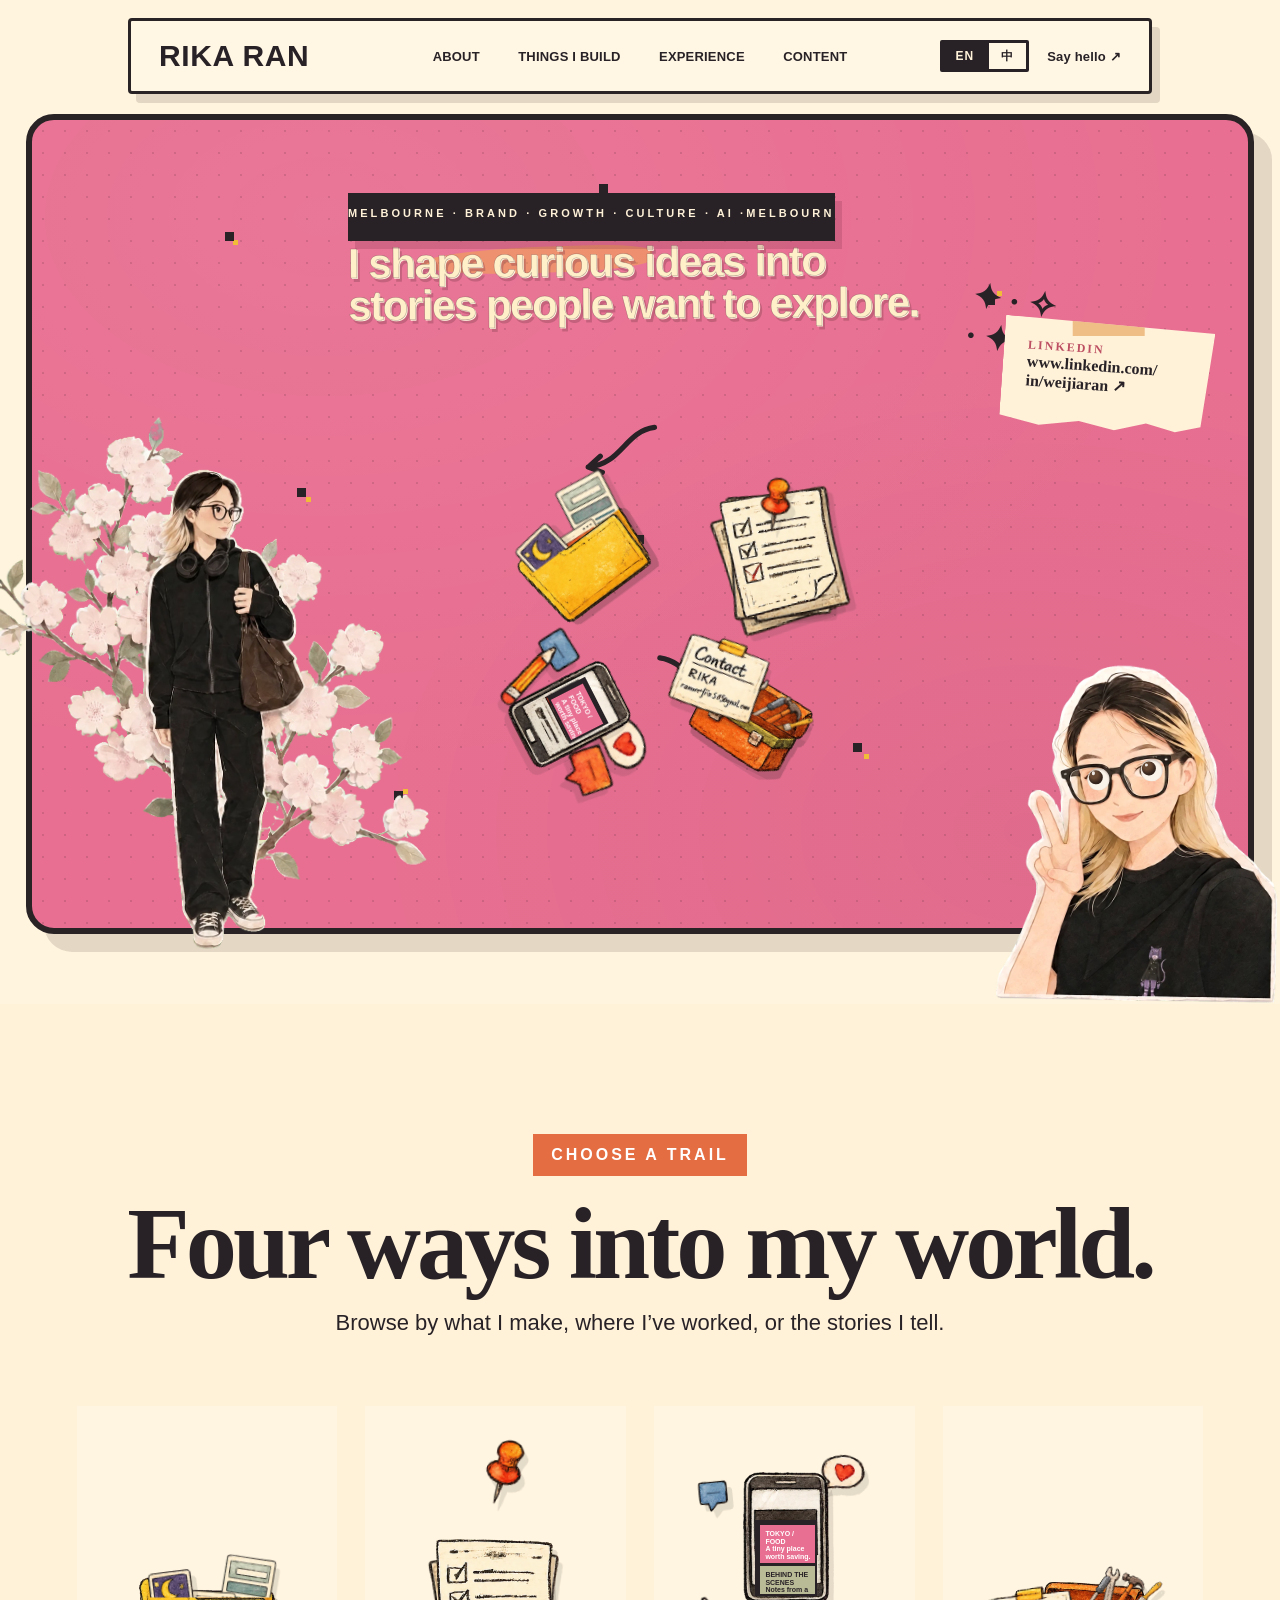
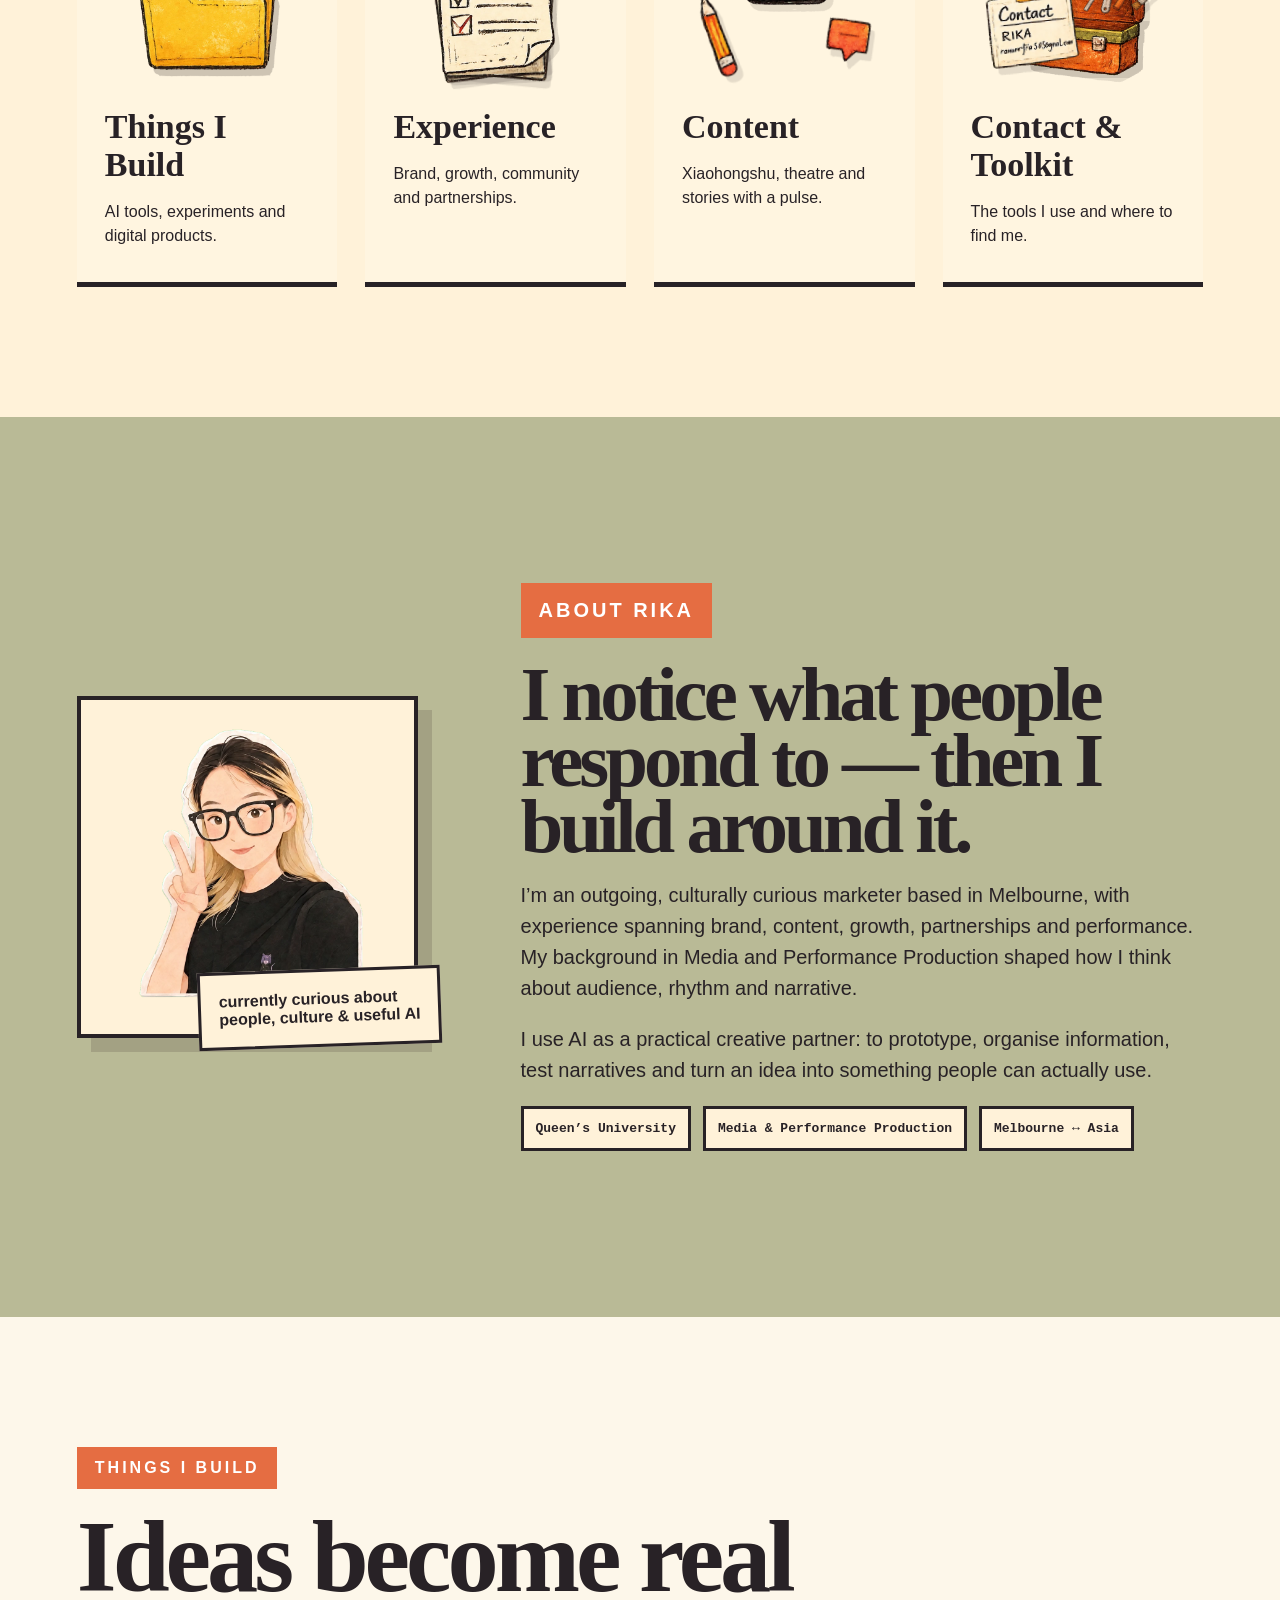
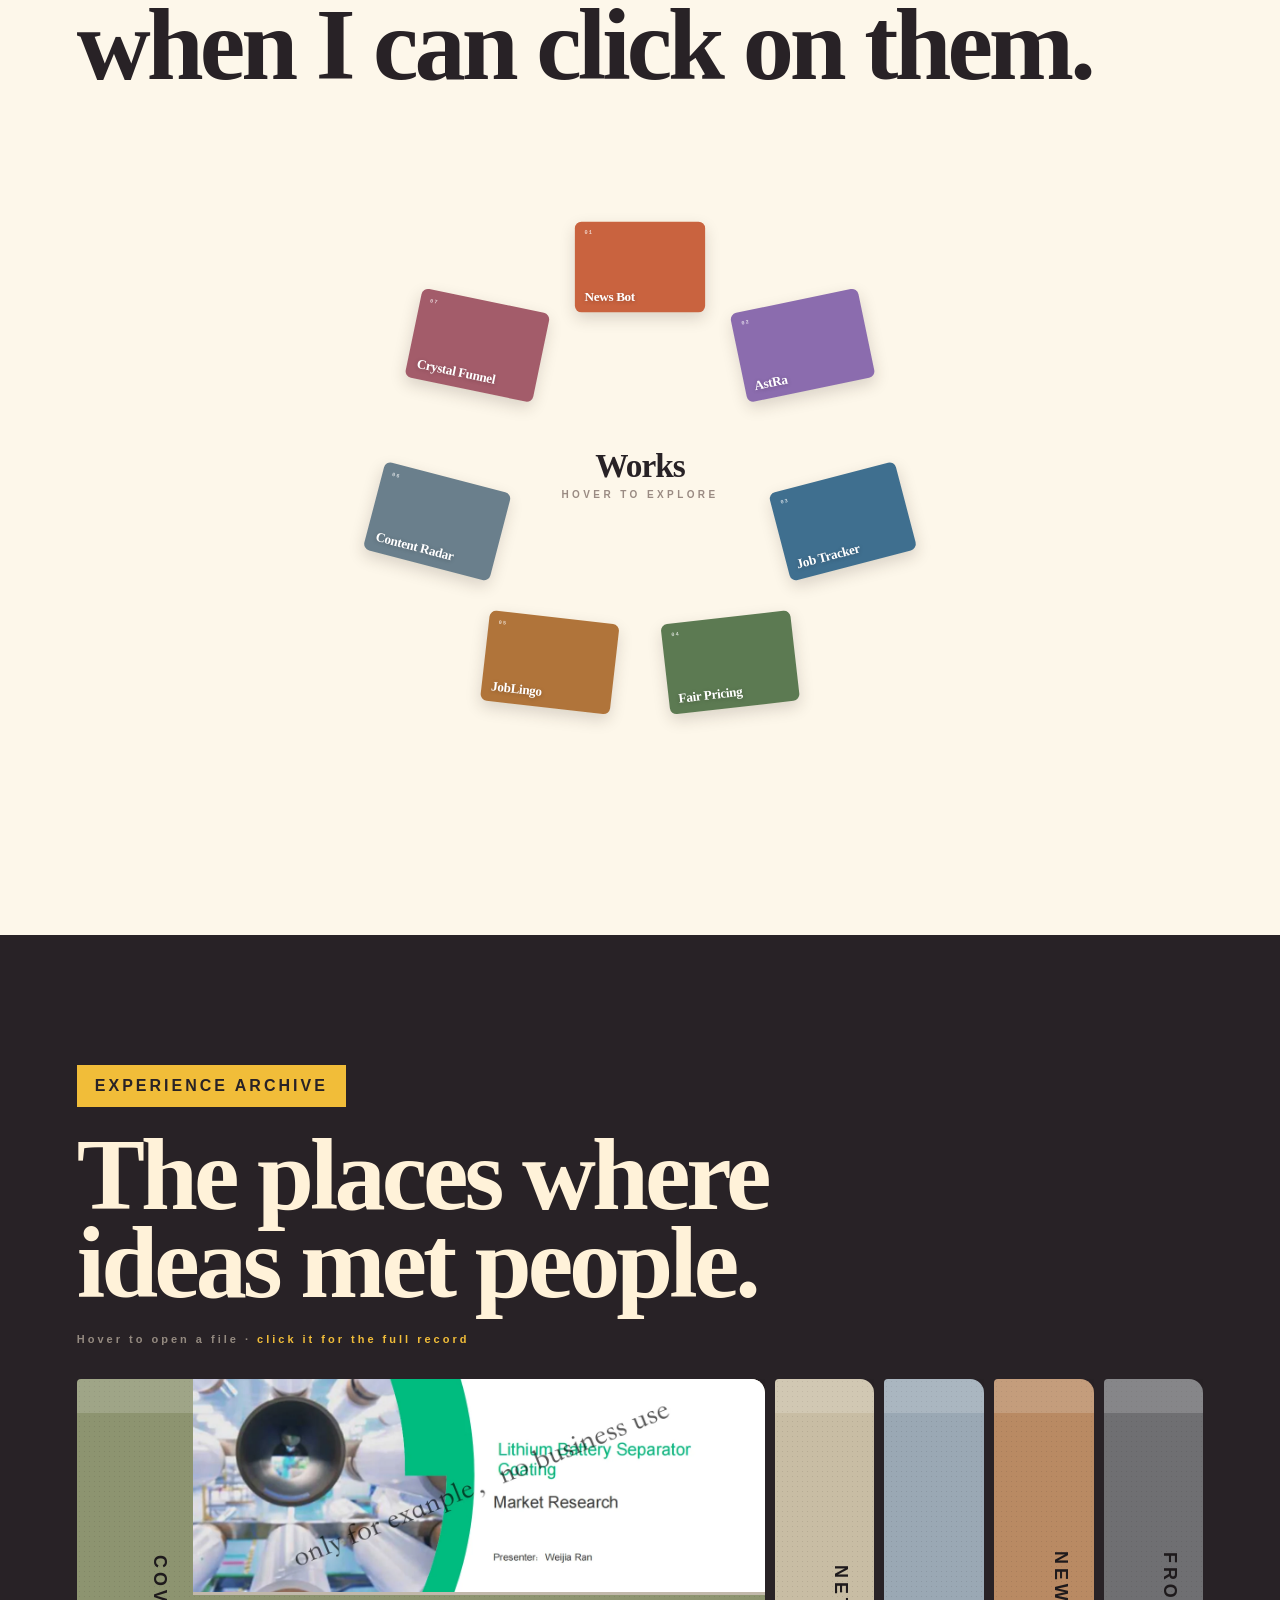
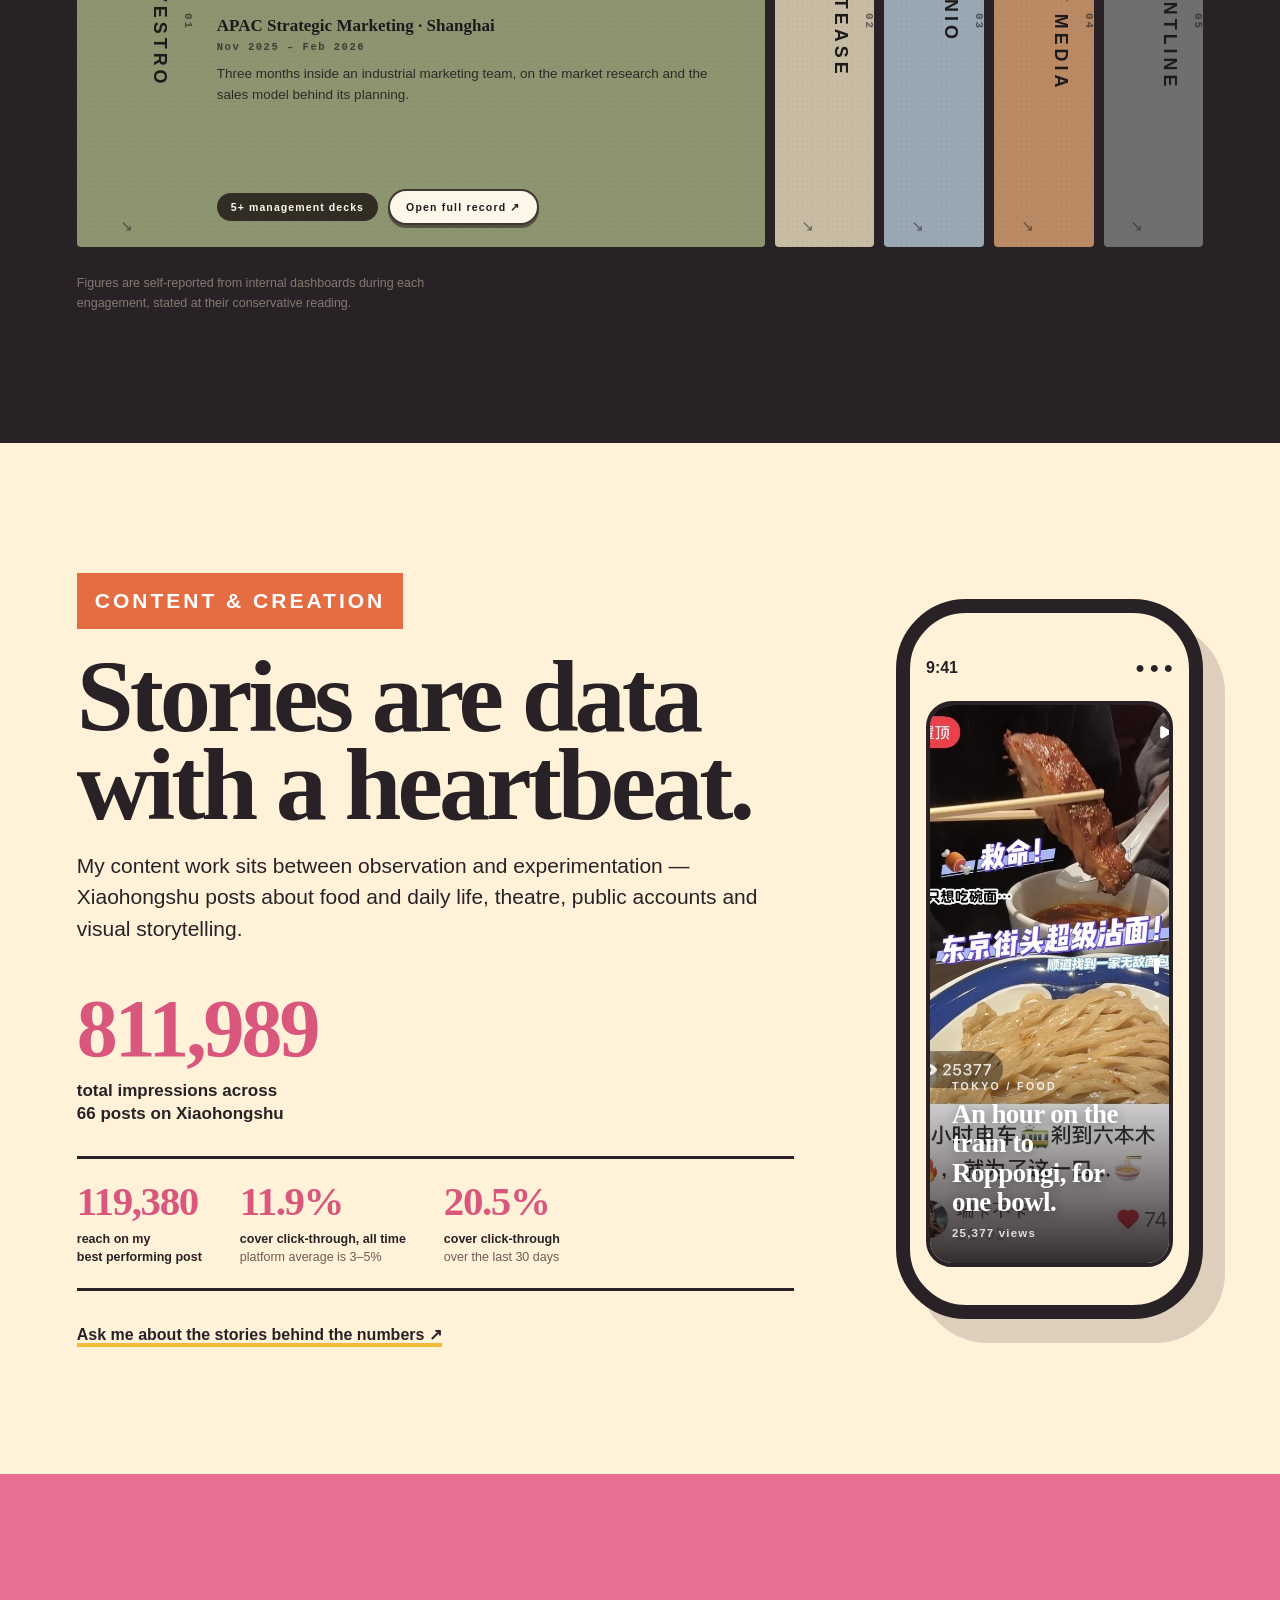
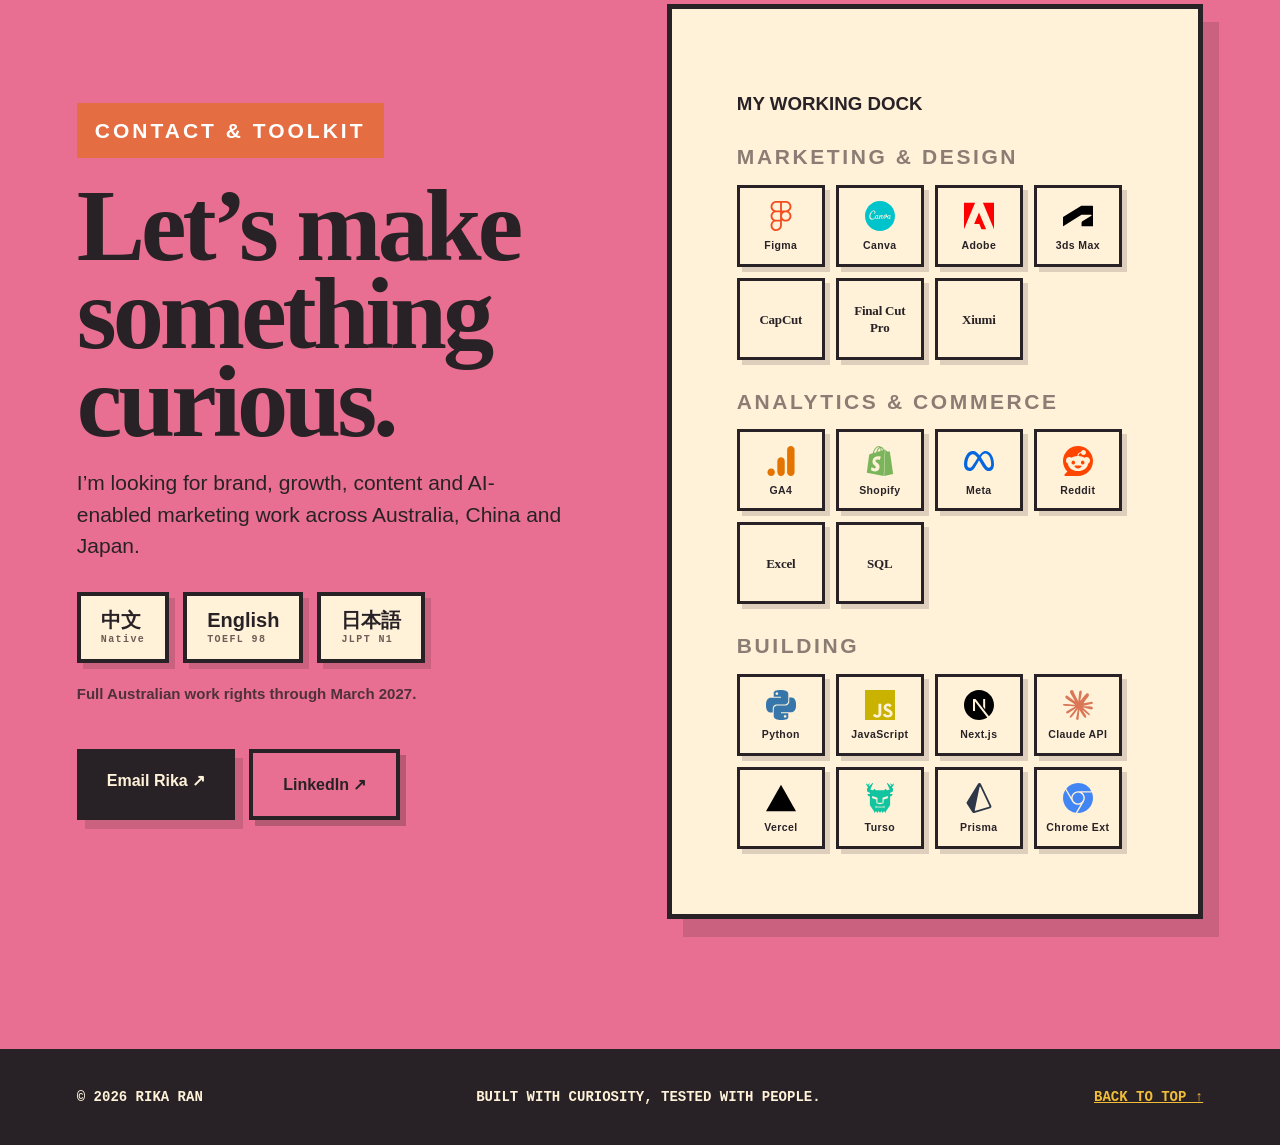
==== commit 1d371749: "Make the site bilingual Chinese interviewers are half the audience the site is for, so it now switch" ====
--- a/index.html
+++ b/index.html
@@ -5,7 +5,7 @@
   <meta name="viewport" content="width=device-width,initial-scale=1">
   <title>Rika Ran — Creative Marketer & AI Builder</title>
   <meta name="description" content="Rika Ran's portfolio: brand, growth, content and practical AI experiments.">
-  <link rel="stylesheet" href="styles.css?v=20260825a">
+  <link rel="stylesheet" href="styles.css?v=20260826a">
   <link rel="stylesheet" href="home-reference.css?v=20260817a">
 </head>
 <body>
@@ -13,15 +13,21 @@
   <header class="site-header">
     <a class="brand" href="#top">RIKA RAN</a>
     <nav aria-label="Primary navigation">
-      <a href="#about">ABOUT</a><a href="#build">THINGS I BUILD</a><a href="#experience">EXPERIENCE</a><a href="#content">CONTENT</a>
+      <a href="#about" data-zh="关于">ABOUT</a><a href="#build" data-zh="我做的东西">THINGS I BUILD</a><a href="#experience" data-zh="工作经历">EXPERIENCE</a><a href="#content" data-zh="内容创作">CONTENT</a>
     </nav>
-    <a class="hello" href="mailto:ranweijia555@gmail.com">Say hello ↗</a>
+    <span class="header-right">
+      <span class="lang-switch" role="group" aria-label="Language">
+        <button type="button" data-lang="en" aria-pressed="true">EN</button>
+        <button type="button" data-lang="zh" aria-pressed="false">&#20013;</button>
+      </span>
+      <a class="hello" href="mailto:ranweijia555@gmail.com" data-zh="&#32852;&#31995;&#25105; &#8599;">Say hello &#8599;</a>
+    </span>
   </header>
 
   <main id="top">
     <section class="hero newspaper" aria-labelledby="hero-title">
       <div class="marquee" aria-label="Melbourne, brand, growth, culture and AI"><div class="marquee-track"><span>MELBOURNE · BRAND · GROWTH · CULTURE · AI · </span><span aria-hidden="true">MELBOURNE · BRAND · GROWTH · CULTURE · AI · </span></div></div>
-      <h1 id="hero-title">I shape curious ideas into<br>stories people want to explore.</h1>
+      <h1 id="hero-title" data-zh="我把好奇的念头，<br>变成别人愿意点开的故事。">I shape curious ideas into<br>stories people want to explore.</h1>
       <div class="marker-swipe" aria-hidden="true"></div>
       <div class="hero-portrait left-portrait"><img class="flora" src="assets/rika-standing-flowers.webp?v=20260814c" alt=""><img src="assets/rika-standing-person.webp?v=20260814c" alt="Illustrated portrait of Rika standing among cherry blossoms"></div>
       <div class="hero-portrait right-portrait"><img src="assets/rika-peace-transparent-20260812.webp" alt="Illustrated portrait of Rika making a peace sign"></div>
@@ -50,143 +56,143 @@
     </section>
 
     <section id="trails" class="trails section-paper">
-      <p class="kicker">CHOOSE A TRAIL</p><h2>Four ways into my world.</h2><p class="lede">Browse by what I make, where I’ve worked, or the stories I tell.</p>
+      <p class="kicker" data-zh="选一条路进来">CHOOSE A TRAIL</p><h2 data-zh="四种方式，走进我的世界。">Four ways into my world.</h2><p class="lede" data-zh="按我做的东西、待过的地方，或者我讲的故事来看。">Browse by what I make, where I’ve worked, or the stories I tell.</p>
       <div class="trail-grid">
         <a href="#build" class="trail-card build icon-motion interactive">
           <div class="icon-stage trail-icon-stage" aria-hidden="true"><img class="folder folder-back" src="assets/layers/things-i-build/01-folder.webp" alt=""><img class="card-a" src="assets/layers/things-i-build/02-night-card.webp" alt=""><img class="card-b" src="assets/layers/things-i-build/04-control-panel-card.webp" alt=""><img class="card-c" src="assets/layers/things-i-build/03-webpage-card.webp" alt=""><img class="folder folder-front" src="assets/layers/things-i-build/01-folder.webp" alt=""></div>
-          <span>Things I Build</span><p>AI tools, experiments and digital products.</p>
+          <span data-zh="我做的东西">Things I Build</span><p data-zh="AI 工具、实验，以及能用的数字产品。">AI tools, experiments and digital products.</p>
         </a>
         <a href="#experience" class="trail-card experience icon-motion interactive">
           <div class="icon-stage trail-icon-stage" aria-hidden="true"><img class="paper-rear" src="assets/layers/experience/04-paper-rear.webp" alt=""><img class="paper-left" src="assets/layers/experience/02-paper-left.webp" alt=""><img class="paper-right" src="assets/layers/experience/03-paper-right.webp" alt=""><img class="checklist" src="assets/layers/experience/01-checklist-page.webp" alt=""><img class="pin" src="assets/layers/experience/05-pushpin.webp" alt=""></div>
-          <span>Experience</span><p>Brand, growth, community and partnerships.</p>
+          <span>Experience</span><p data-zh="品牌、增长、社区与合作。">Brand, growth, community and partnerships.</p>
         </a>
         <a href="#content" class="trail-card content icon-motion interactive">
           <div class="icon-stage trail-icon-stage" aria-hidden="true"><img class="bubble-b" src="assets/layers/content/05-blue-message-bubble.webp" alt=""><img class="bubble-a" src="assets/layers/content/04-orange-message-bubble.webp" alt=""><img class="heart" src="assets/layers/content/03-heart-bubble.webp" alt=""><img class="pencil" src="assets/layers/content/02-pencil.webp" alt=""><div class="phone-wrap"><div class="phone-screen"><div class="phone-feed"><i>TOKYO / FOOD<br>A tiny place worth saving.</i><i>BEHIND THE SCENES<br>Notes from a shared stage.</i><i>DAILY OBSERVATION<br>Small signals, real people.</i></div></div><img class="phone" src="assets/layers/content/01-smartphone.webp" alt=""></div></div>
-          <span>Content</span><p>Xiaohongshu, theatre and stories with a pulse.</p>
+          <span>Content</span><p data-zh="小红书、戏剧，以及有心跳的故事。">Xiaohongshu, theatre and stories with a pulse.</p>
         </a>
         <a href="#contact" class="trail-card tools icon-motion interactive">
           <div class="icon-stage trail-icon-stage" aria-hidden="true"><img class="box box-back" src="assets/layers/contact-toolkits/02-toolbox.webp" alt=""><img class="tool wrench" src="assets/layers/contact-toolkits/03-wrench.webp" alt=""><img class="tool screwdriver" src="assets/layers/contact-toolkits/04-screwdriver.webp" alt=""><img class="tool hammer" src="assets/layers/contact-toolkits/05-hammer.webp" alt=""><img class="tool brush" src="assets/layers/contact-toolkits/06-paintbrush.webp" alt=""><img class="box box-front" src="assets/layers/contact-toolkits/02-toolbox.webp" alt=""><img class="contact-card" src="assets/layers/contact-toolkits/01-contact-card.webp" alt=""></div>
-          <span>Contact & Toolkit</span><p>The tools I use and where to find me.</p>
+          <span data-zh="联系方式与工具">Contact & Toolkit</span><p data-zh="我用的工具，以及在哪里找到我。">The tools I use and where to find me.</p>
         </a>
       </div>
     </section>
 
     <section id="about" class="about page-section">
       <div class="about-portrait reveal"><img src="assets/portraits/portrait.webp" alt="Illustrated portrait of Rika"><small>currently curious about<br>people, culture & useful AI</small></div>
-      <div class="about-copy reveal"><p class="kicker">ABOUT RIKA</p><h2>I notice what people respond to — then I build around it.</h2><p>I’m an outgoing, culturally curious marketer based in Melbourne, with experience spanning brand, content, growth, partnerships and performance. My background in Media and Performance Production shaped how I think about audience, rhythm and narrative.</p><p>I use AI as a practical creative partner: to prototype, organise information, test narratives and turn an idea into something people can actually use.</p><div class="tags"><span>Queen’s University</span><span>Media & Performance Production</span><span>Melbourne ↔ Asia</span></div></div>
+      <div class="about-copy reveal"><p class="kicker" data-zh="关于 Rika">ABOUT RIKA</p><h2 data-zh="我先看清人们对什么有反应，再围绕它动手做。">I notice what people respond to — then I build around it.</h2><p data-zh="我是一个在墨尔本的市场营销从业者，外向、对文化好奇，做过品牌、内容、增长、合作与效果投放。传媒与表演制作的背景，塑造了我理解受众、节奏和叙事的方式。">I’m an outgoing, culturally curious marketer based in Melbourne, with experience spanning brand, content, growth, partnerships and performance. My background in Media and Performance Production shaped how I think about audience, rhythm and narrative.</p><p data-zh="我把 AI 当作一个务实的创作搭档：拿它做原型、整理信息、验证叙事，把一个想法变成别人真正能用的东西。">I use AI as a practical creative partner: to prototype, organise information, test narratives and turn an idea into something people can actually use.</p><div class="tags"><span data-zh="加拿大女王大学">Queen’s University</span><span>Media & Performance Production</span><span data-zh="墨尔本 ↔ 亚洲">Melbourne ↔ Asia</span></div></div>
     </section>
 
     <section id="build" class="build-section page-section">
-      <p class="kicker">THINGS I BUILD</p><h2>Ideas become real<br>when I can click on them.</h2>
+      <p class="kicker" data-zh="我做的东西">THINGS I BUILD</p><h2>Ideas become real<br>when I can click on them.</h2>
       <div class="rw" id="buildWheel">
         <div class="rw-stage" id="rwStage">
           <svg class="rw-arc" aria-hidden="true"><path id="rwArc" d=""></path></svg>
           <div class="rw-float">
             <div class="rw-track" id="rwTrack">
-            <button class="rw-card" type="button" data-key="bot" style="--c:#c9633f"><figure><span class="rw-no">01</span><span class="rw-ttl">News Bot</span></figure></button>
-            <button class="rw-card" type="button" data-key="astra" style="--c:#8b6cae"><figure><span class="rw-no">02</span><span class="rw-ttl">AstRa</span></figure></button>
-            <button class="rw-card" type="button" data-key="tracker" style="--c:#3f6f8f"><figure><span class="rw-no">03</span><span class="rw-ttl">Job Tracker</span></figure></button>
-            <button class="rw-card" type="button" data-key="pricing" style="--c:#5c7a52"><figure><span class="rw-no">04</span><span class="rw-ttl">Fair Pricing</span></figure></button>
-            <button class="rw-card" type="button" data-key="joblingo" style="--c:#b0743a"><figure><span class="rw-no">05</span><span class="rw-ttl">JobLingo</span></figure></button>
-            <button class="rw-card" type="button" data-key="radar" style="--c:#6a7f8c"><figure><span class="rw-no">06</span><span class="rw-ttl">Content Radar</span></figure></button>
-            <button class="rw-card" type="button" data-key="crystal" style="--c:#a35c6a"><figure><span class="rw-no">07</span><span class="rw-ttl">Crystal Funnel</span></figure></button>
+            <button class="rw-card" type="button" data-key="bot" style="--c:#c9633f"><figure><span class="rw-no">01</span><span class="rw-ttl" data-zh="资讯机器人">News Bot</span></figure></button>
+            <button class="rw-card" type="button" data-key="astra" style="--c:#8b6cae"><figure><span class="rw-no">02</span><span class="rw-ttl" data-zh="AstRa 灵案">AstRa</span></figure></button>
+            <button class="rw-card" type="button" data-key="tracker" style="--c:#3f6f8f"><figure><span class="rw-no">03</span><span class="rw-ttl" data-zh="求职看板">Job Tracker</span></figure></button>
+            <button class="rw-card" type="button" data-key="pricing" style="--c:#5c7a52"><figure><span class="rw-no">04</span><span class="rw-ttl" data-zh="公平定价">Fair Pricing</span></figure></button>
+            <button class="rw-card" type="button" data-key="joblingo" style="--c:#b0743a"><figure><span class="rw-no">05</span><span class="rw-ttl" data-zh="JobLingo">JobLingo</span></figure></button>
+            <button class="rw-card" type="button" data-key="radar" style="--c:#6a7f8c"><figure><span class="rw-no">06</span><span class="rw-ttl" data-zh="内容雷达">Content Radar</span></figure></button>
+            <button class="rw-card" type="button" data-key="crystal" style="--c:#a35c6a"><figure><span class="rw-no">07</span><span class="rw-ttl" data-zh="水晶漏斗">Crystal Funnel</span></figure></button>
             </div>
           </div>
-          <div class="rw-hub"><b>Works</b><span>HOVER TO EXPLORE</span></div>
-          <p class="rw-cap"><i id="rwNo">01</i><span id="rwName">News Bot</span></p>
+          <div class="rw-hub"><b data-zh="作品">Works</b><span data-zh="悬停查看">HOVER TO EXPLORE</span></div>
+          <p class="rw-cap"><i id="rwNo">01</i><span id="rwName" data-zh="资讯机器人">News Bot</span></p>
           <ul class="rw-nav" id="rwNav">
-          <li data-key="bot">News Bot</li>
-          <li data-key="astra">AstRa</li>
-          <li data-key="tracker">Job Tracker</li>
-          <li data-key="pricing">Fair Pricing</li>
-          <li data-key="joblingo">JobLingo</li>
-          <li data-key="radar">Content Radar</li>
-          <li data-key="crystal">Crystal Funnel</li>
+          <li data-key="bot" data-zh="资讯机器人">News Bot</li>
+          <li data-key="astra" data-zh="AstRa 灵案">AstRa</li>
+          <li data-key="tracker" data-zh="求职看板">Job Tracker</li>
+          <li data-key="pricing" data-zh="公平定价">Fair Pricing</li>
+          <li data-key="joblingo" data-zh="JobLingo">JobLingo</li>
+          <li data-key="radar" data-zh="内容雷达">Content Radar</li>
+          <li data-key="crystal" data-zh="水晶漏斗">Crystal Funnel</li>
           </ul>
         </div>
 
         <div class="rw-detail" id="wheelDetail">
           <article class="wd-panel" data-key="bot">
-            <small>AUTOMATION &middot; CONTENT OPS</small>
-            <h3>AI &amp; Finance News Bot</h3>
-            <p>A daily briefing that builds itself. It pulls from a curated RSS whitelist, drops duplicates by URL fingerprint and title similarity, then uses DeepSeek to select, summarise and tag what matters &mdash; pushing two different digests to an AI group and a finance group. A Monday trend report and a dashboard sit on the same database.</p>
-            <ul class="wd-metrics"><li><b>09:00</b><span>runs daily</span></li><li><b>2</b><span>audience groups</span></li><li><b>Weekly</b><span>trend report</span></li></ul>
+            <small data-zh="自动化 · 内容运营">AUTOMATION &middot; CONTENT OPS</small>
+            <h3 data-zh="AI 与金融资讯机器人">AI &amp; Finance News Bot</h3>
+            <p data-zh="一份会自己生成的日报。它从一份人工筛过的 RSS 白名单抓取，用 URL 指纹和标题相似度去重，再交给 DeepSeek 精选、摘要、打标签，最后把两份不同的简报分别推送到 AI 群和金融群。周一的趋势周报和一个仪表盘跑在同一个数据库上。">A daily briefing that builds itself. It pulls from a curated RSS whitelist, drops duplicates by URL fingerprint and title similarity, then uses DeepSeek to select, summarise and tag what matters &mdash; pushing two different digests to an AI group and a finance group. A Monday trend report and a dashboard sit on the same database.</p>
+            <ul class="wd-metrics"><li><b>09:00</b><span data-zh="每日运行">runs daily</span></li><li><b>2</b><span data-zh="受众分组">audience groups</span></li><li><b data-zh="每周">Weekly</b><span data-zh="趋势周报">trend report</span></li></ul>
             <p class="wd-tech">Python &middot; DeepSeek &middot; Turso &middot; GitHub Actions &middot; Feishu</p>
-            <a class="wd-link interactive" href="https://github.com/ranweijia555-sys/ai-finance-news-bot" target="_blank" rel="noreferrer">See the repo &#8599;</a>
+            <a class="wd-link interactive" href="https://github.com/ranweijia555-sys/ai-finance-news-bot" target="_blank" rel="noreferrer" data-zh="查看仓库 &#8599;">See the repo &#8599;</a>
           </article>
 
           <article class="wd-panel" data-key="astra">
-            <small>AI PRODUCT &middot; NARRATIVE</small>
-            <h3>AstRa &middot; &#28789;&#26696;</h3>
-            <p>A tarot reading that respects how people actually read. Most tarot sites are a random number generator with nice art. AstRa lets you photograph the cards you drew from your own deck and reads that spread &mdash; the ritual stays physical, only the interpretation is digital. Choose a spread, ask in your own words, keep a history.</p>
-            <ul class="wd-metrics"><li><b>Live</b><span>on Vercel</span></li><li><b>Photo</b><span>card recognition</span></li><li><b>Spreads</b><span>+ history</span></li></ul>
+            <small data-zh="AI 产品 · 叙事设计">AI PRODUCT &middot; NARRATIVE</small>
+            <h3 data-zh="AstRa · 灵案">AstRa &middot; &#28789;&#26696;</h3>
+            <p data-zh="一个尊重真实占卜习惯的塔罗产品。大多数塔罗网站不过是配了插画的随机数生成器。AstRa 让你拍下自己牌堆里刚抽出的牌，解读那一副真实的牌阵——仪式感留在线下，只有解读交给线上。可以选牌阵、用自己的话提问、留下历史记录。">A tarot reading that respects how people actually read. Most tarot sites are a random number generator with nice art. AstRa lets you photograph the cards you drew from your own deck and reads that spread &mdash; the ritual stays physical, only the interpretation is digital. Choose a spread, ask in your own words, keep a history.</p>
+            <ul class="wd-metrics"><li><b data-zh="已上线">Live</b><span data-zh="已部署 Vercel">on Vercel</span></li><li><b data-zh="拍照">Photo</b><span data-zh="拍照识牌">card recognition</span></li><li><b data-zh="牌阵">Spreads</b><span data-zh="牌阵与历史">+ history</span></li></ul>
             <p class="wd-tech">Next.js &middot; Vision &amp; LLM &middot; Vercel</p>
-            <a class="wd-link interactive" href="https://web-pink-ten-h8p4acc4mb.vercel.app" target="_blank" rel="noreferrer">Try a reading &#8599;</a>
+            <a class="wd-link interactive" href="https://web-pink-ten-h8p4acc4mb.vercel.app" target="_blank" rel="noreferrer" data-zh="去抽一张 &#8599;">Try a reading &#8599;</a>
           </article>
 
           <article class="wd-panel" data-key="tracker">
-            <small>FULL-STACK &middot; WORKFLOW</small>
-            <h3>Job Tracker</h3>
-            <p>An inbox is a terrible database, so I turned mine into one. Sign in with Google, then sync two ways: label a thread yourself, or let it scan the inbox and infer which stage each application reached. Stage changes ping me on Feishu. The interesting part was never the interface &mdash; it was building a reliable state machine out of messy human email.</p>
-            <ul class="wd-metrics"><li><b>Gmail</b><span>API sync</span></li><li><b>2</b><span>sync modes</span></li><li><b>Auto</b><span>stage detection</span></li></ul>
+            <small data-zh="全栈 · 工作流">FULL-STACK &middot; WORKFLOW</small>
+            <h3 data-zh="求职看板">Job Tracker</h3>
+            <p data-zh="收件箱是个糟糕的数据库，所以我把自己的收件箱改造成了一个。用 Google 登录，然后有两种同步方式：自己给邮件打标签，或者让它扫描收件箱、推断每份投递走到了哪一步。状态变化会推送到飞书。真正有意思的从来不是界面，而是如何从杂乱的真人邮件里，搭出一台可靠的状态机。">An inbox is a terrible database, so I turned mine into one. Sign in with Google, then sync two ways: label a thread yourself, or let it scan the inbox and infer which stage each application reached. Stage changes ping me on Feishu. The interesting part was never the interface &mdash; it was building a reliable state machine out of messy human email.</p>
+            <ul class="wd-metrics"><li><b data-zh="Gmail">Gmail</b><span data-zh="API 同步">API sync</span></li><li><b>2</b><span data-zh="同步模式">sync modes</span></li><li><b data-zh="自动">Auto</b><span data-zh="阶段识别">stage detection</span></li></ul>
             <p class="wd-tech">Next.js 15 &middot; TypeScript &middot; Prisma &middot; Auth.js &middot; Gmail API</p>
-            <a class="wd-link interactive" href="https://github.com/ranweijia555-sys/job-tracker" target="_blank" rel="noreferrer">See the repo &#8599;</a>
+            <a class="wd-link interactive" href="https://github.com/ranweijia555-sys/job-tracker" target="_blank" rel="noreferrer" data-zh="查看仓库 &#8599;">See the repo &#8599;</a>
           </article>
 
           <article class="wd-panel" data-key="pricing">
-            <small>DATA &rarr; DECISION</small>
-            <h3>What Makes a Price Feel Unfair?</h3>
-            <p>Surge pricing is an optimisation problem that keeps producing angry customers. Using 107,752 NYC taxi-commission trip records merged with weather and zone data, we modelled how fares are actually built &mdash; then optimised for <em>passenger utility loss</em> instead of platform revenue, under real constraints like New York&rsquo;s minimum wage. It ends in a usable pricing formula, not a chart.</p>
-            <ul class="wd-metrics"><li><b>107,752</b><span>trips analysed</span></li><li><b>R&sup2; .754</b><span>fare model fit</span></li><li><b>$2.23</b><span>+ $2.68/mile</span></li></ul>
+            <small data-zh="数据 → 决策">DATA &rarr; DECISION</small>
+            <h3 data-zh="什么样的定价会让人觉得不公平？">What Makes a Price Feel Unfair?</h3>
+            <p data-zh="动态加价是一个不断制造愤怒顾客的优化问题。我们用纽约出租车管理局的 107,752 条行程记录，合并天气与区域数据，建模还原车费究竟由什么构成——然后把优化目标换成<em>乘客的效用损失</em>而不是平台收入，并加入纽约最低时薪这类真实约束。产出的是一条可以直接用的定价公式，不是一张图表。">Surge pricing is an optimisation problem that keeps producing angry customers. Using 107,752 NYC taxi-commission trip records merged with weather and zone data, we modelled how fares are actually built &mdash; then optimised for <em>passenger utility loss</em> instead of platform revenue, under real constraints like New York&rsquo;s minimum wage. It ends in a usable pricing formula, not a chart.</p>
+            <ul class="wd-metrics"><li><b>107,752</b><span data-zh="条行程分析">trips analysed</span></li><li><b>R&sup2; .754</b><span data-zh="定价模型拟合">fare model fit</span></li><li><b>$2.23</b><span data-zh="+ 每英里 $2.68">+ $2.68/mile</span></li></ul>
             <p class="wd-tech">Regression &middot; Nonlinear programming &middot; NYC TLC open data</p>
-            <p class="wd-role">Team of 6 &mdash; my part: data pipeline and the prescriptive model.</p>
+            <p class="wd-role" data-zh="六人小组——我负责数据处理与规范性建模部分。">Team of 6 &mdash; my part: data pipeline and the prescriptive model.</p>
           </article>
 
           <article class="wd-panel" data-key="joblingo">
-            <small>AI PRODUCT &middot; CHROME EXTENSION</small>
-            <h3>JobLingo</h3>
-            <p>A trilingual job-application assistant. One click fills a company&rsquo;s application form in Chinese, Japanese or English from a personal profile store, so the same details never get typed twice. An AI-powered layer on the Claude API tailors r&eacute;sum&eacute; wording and a cover letter to each job description, and a built-in board keeps track of what went where.</p>
-            <ul class="wd-metrics"><li><b>3</b><span>languages</span></li><li><b>Jun 2026</b><span>launched</span></li><li><b>1 click</b><span>to fill a form</span></li></ul>
+            <small data-zh="AI 产品 · 浏览器插件">AI PRODUCT &middot; CHROME EXTENSION</small>
+            <h3 data-zh="JobLingo">JobLingo</h3>
+            <p data-zh="一个三语求职助手。一键把公司申请表按中文、日文或英文填好，信息来自个人资料库，同样的内容不用填第二遍。基于 Claude API 的 AI 能力会按每份 JD 调整简历措辞和求职信，内置看板记录投了哪些、到了哪一步。">A trilingual job-application assistant. One click fills a company&rsquo;s application form in Chinese, Japanese or English from a personal profile store, so the same details never get typed twice. An AI-powered layer on the Claude API tailors r&eacute;sum&eacute; wording and a cover letter to each job description, and a built-in board keeps track of what went where.</p>
+            <ul class="wd-metrics"><li><b>3</b><span data-zh="种语言">languages</span></li><li><b>Jun 2026</b><span data-zh="上线">launched</span></li><li><b>1 click</b><span data-zh="填完一张表">to fill a form</span></li></ul>
             <p class="wd-tech">JavaScript &middot; Claude API &middot; Chrome extension</p>
           </article>
 
           <article class="wd-panel" data-key="radar">
-            <small>AI WORKFLOW &middot; CONTENT STRATEGY</small>
-            <h3>Content Radar</h3>
-            <p>A creator&rsquo;s research tool that reads across Douyin and Xiaohongshu: competitor account analysis, breakout-topic discovery and content-structure extraction. The Claude API turns what it finds into a written brief, which compresses competitor research from hours into minutes.</p>
-            <ul class="wd-metrics"><li><b>2</b><span>platforms tracked</span></li><li><b>Hours &rarr; minutes</b><span>research time</span></li><li><b>Jun 2026</b><span>launched</span></li></ul>
+            <small data-zh="AI 工作流 · 内容策略">AI WORKFLOW &middot; CONTENT STRATEGY</small>
+            <h3 data-zh="内容雷达">Content Radar</h3>
+            <p data-zh="一个创作者的调研工具，横跨抖音和小红书：竞品账号分析、爆款选题发现、内容结构提取。Claude API 把结果直接写成一份简报，把竞品调研从几小时压缩到几分钟。">A creator&rsquo;s research tool that reads across Douyin and Xiaohongshu: competitor account analysis, breakout-topic discovery and content-structure extraction. The Claude API turns what it finds into a written brief, which compresses competitor research from hours into minutes.</p>
+            <ul class="wd-metrics"><li><b>2</b><span data-zh="个平台追踪">platforms tracked</span></li><li><b data-zh="小时 → 分钟">Hours &rarr; minutes</b><span data-zh="调研耗时">research time</span></li><li><b>Jun 2026</b><span data-zh="上线">launched</span></li></ul>
             <p class="wd-tech">Python &middot; Claude API</p>
           </article>
 
           <article class="wd-panel" data-key="crystal">
-            <small>IN PROGRESS &middot; SEO &amp; CONVERSION</small>
-            <h3>Crystal Quiz Funnel</h3>
-            <p>A standalone store built around a crystal recommendation quiz, where the path runs content &rarr; quiz &rarr; selection &rarr; a made-to-order piece. It is also my testbed for search: the site is being built to be found, not only to look good.</p>
-            <p class="wd-role">Still being built. Search performance is the goal here, not yet a result &mdash; there are no ranking numbers to show.</p>
+            <small data-zh="进行中 · SEO 与转化">IN PROGRESS &middot; SEO &amp; CONVERSION</small>
+            <h3 data-zh="水晶测验漏斗">Crystal Quiz Funnel</h3>
+            <p data-zh="一个围绕水晶推荐测验搭建的独立站，路径是内容 → 测验 → 选品 → 定制成品。它同时是我的 SEO 试验田：这个站是奔着「被搜到」建的，不只是为了好看。">A standalone store built around a crystal recommendation quiz, where the path runs content &rarr; quiz &rarr; selection &rarr; a made-to-order piece. It is also my testbed for search: the site is being built to be found, not only to look good.</p>
+            <p class="wd-role" data-zh="仍在建设中。搜索表现是目标，还不是结果——目前没有排名数据可以展示。">Still being built. Search performance is the goal here, not yet a result &mdash; there are no ranking numbers to show.</p>
           </article>
         </div>
       </div>
     </section>
 
     <section id="experience" class="experience-section page-section">
-      <p class="kicker">EXPERIENCE ARCHIVE</p><h2>The places where<br>ideas met people.</h2>
-      <p class="exp-hint">Hover to open a file &middot; <b>click it for the full record</b></p>
+      <p class="kicker" data-zh="经历档案">EXPERIENCE ARCHIVE</p><h2 data-zh="那些让想法<br>遇见人的地方。">The places where<br>ideas met people.</h2>
+      <p class="exp-hint" data-zh="悬停展开文件 · <b>点击查看完整档案</b>">Hover to open a file &middot; <b>click it for the full record</b></p>
 
       <div class="drawer" id="expDrawer">
         <article class="folder f-covestro" data-key="covestro" style="--f:#8d9470">
           <button class="folder-face" type="button" aria-label="Open the full Covestro record">
-            <span class="folder-tab"><i>01</i><b>COVESTRO</b><u aria-hidden="true">&#8599;</u></span>
+            <span class="folder-tab"><i>01</i><b data-zh="科思创">COVESTRO</b><u aria-hidden="true">&#8599;</u></span>
             <span class="folder-peek">
               <span class="peek-photo" data-slot="cover-covestro">
                 <span class="peek-slot"><span>PHOTO</span><b>covestro.jpg</b></span>
               </span>
               <span class="peek-body">
-                <em>APAC Strategic Marketing &middot; Shanghai</em>
-                <strong>Nov 2025 &ndash; Feb 2026</strong>
-                <span class="peek-blurb">Three months inside an industrial marketing team, on the market research and the sales model behind its planning.</span>
+                <em data-zh="亚太战略营销 · 上海">APAC Strategic Marketing &middot; Shanghai</em>
+                <strong data-zh="2025.11 – 2026.02">Nov 2025 &ndash; Feb 2026</strong>
+                <span class="peek-blurb" data-zh="在一支工业品营销团队里的三个月，做支撑其年度规划的市场研究和销售数据建模。">Three months inside an industrial marketing team, on the market research and the sales model behind its planning.</span>
                 <span class="peek-foot">
-                  <span class="peek-metric">5+ management decks</span>
-                  <span class="folder-cta">Open full record &#8599;</span>
+                  <span class="peek-metric" data-zh="5+ 次管理层汇报">5+ management decks</span>
+                  <span class="folder-cta" data-zh="查看完整档案 &#8599;">Open full record &#8599;</span>
                 </span>
               </span>
             </span>
@@ -195,18 +201,18 @@
 
         <article class="folder f-netease" data-key="netease" style="--f:#c8bda4">
           <button class="folder-face" type="button" aria-label="Open the full Netease record">
-            <span class="folder-tab"><i>02</i><b>NETEASE</b><u aria-hidden="true">&#8599;</u></span>
+            <span class="folder-tab"><i>02</i><b data-zh="网易">NETEASE</b><u aria-hidden="true">&#8599;</u></span>
             <span class="folder-peek">
               <span class="peek-photo" data-slot="cover-netease">
                 <span class="peek-slot"><span>PHOTO</span><b>netease.jpg</b></span>
               </span>
               <span class="peek-body">
-                <em>Overseas Marketing &middot; KOL</em>
-                <strong>Jul 2024 &ndash; Jan 2025</strong>
-                <span class="peek-blurb">Overseas creator programmes for NetEase&rsquo;s games &mdash; sourcing, deals, briefs, and reading what the videos actually did.</span>
+                <em data-zh="海外营销 · 达人合作">Overseas Marketing &middot; KOL</em>
+                <strong data-zh="2024.07 – 2025.01">Jul 2024 &ndash; Jan 2025</strong>
+                <span class="peek-blurb" data-zh="网易游戏的海外达人项目——找人、谈约、写 brief，以及复盘视频真实的传播效果。">Overseas creator programmes for NetEase&rsquo;s games &mdash; sourcing, deals, briefs, and reading what the videos actually did.</span>
                 <span class="peek-foot">
-                  <span class="peek-metric">ROI &gt; 1.8</span>
-                  <span class="folder-cta">Open full record &#8599;</span>
+                  <span class="peek-metric" data-zh="ROI &gt; 1.8">ROI &gt; 1.8</span>
+                  <span class="folder-cta" data-zh="查看完整档案 &#8599;">Open full record &#8599;</span>
                 </span>
               </span>
             </span>
@@ -215,18 +221,18 @@
 
         <article class="folder f-nio" data-key="nio" style="--f:#9aa8b4">
           <button class="folder-face" type="button" aria-label="Open the full Nio record">
-            <span class="folder-tab"><i>03</i><b>NIO</b><u aria-hidden="true">&#8599;</u></span>
+            <span class="folder-tab"><i>03</i><b data-zh="蔚来">NIO</b><u aria-hidden="true">&#8599;</u></span>
             <span class="folder-peek">
               <span class="peek-photo" data-slot="cover-nio">
                 <span class="peek-slot"><span>PHOTO</span><b>nio.jpg</b></span>
               </span>
               <span class="peek-body">
-                <em>User Strategy &middot; Chengdu</em>
-                <strong>May &ndash; Jul 2022</strong>
-                <span class="peek-blurb">Growth inside NIO&rsquo;s own app: moving people off public platforms into a community, then getting them to post.</span>
+                <em data-zh="用户策略 · 成都">User Strategy &middot; Chengdu</em>
+                <strong data-zh="2022.05 – 07">May &ndash; Jul 2022</strong>
+                <span class="peek-blurb" data-zh="蔚来自有 App 内的增长：把人从公域带进社区，再让他们愿意发帖。">Growth inside NIO&rsquo;s own app: moving people off public platforms into a community, then getting them to post.</span>
                 <span class="peek-foot">
-                  <span class="peek-metric">2,000+ app registrations</span>
-                  <span class="folder-cta">Open full record &#8599;</span>
+                  <span class="peek-metric" data-zh="2,000+ App 新增">2,000+ app registrations</span>
+                  <span class="folder-cta" data-zh="查看完整档案 &#8599;">Open full record &#8599;</span>
                 </span>
               </span>
             </span>
@@ -235,18 +241,18 @@
 
         <article class="folder f-media" data-key="media" style="--f:#b98a63">
           <button class="folder-face" type="button" aria-label="Open the full New Media record">
-            <span class="folder-tab"><i>04</i><b>NEW MEDIA</b><u aria-hidden="true">&#8599;</u></span>
+            <span class="folder-tab"><i>04</i><b data-zh="新媒体">NEW MEDIA</b><u aria-hidden="true">&#8599;</u></span>
             <span class="folder-peek">
               <span class="peek-photo" data-slot="cover-media">
                 <span class="peek-slot"><span>PHOTO</span><b>media.jpg</b></span>
               </span>
               <span class="peek-body">
-                <em>Content, publicity &amp; production</em>
-                <strong>2020 &ndash; 2024</strong>
-                <span class="peek-blurb">Three roles that taught me how audiences behave &mdash; an agency account, a society&rsquo;s newsroom, and a musical.</span>
+                <em data-zh="内容、宣传与制作">Content, publicity &amp; production</em>
+                <strong data-zh="2020 – 2024">2020 &ndash; 2024</strong>
+                <span class="peek-blurb" data-zh="三段让我摸清受众行为的经历——一个 MCN 账号、一个社团的宣传口，和一部音乐剧。">Three roles that taught me how audiences behave &mdash; an agency account, a society&rsquo;s newsroom, and a musical.</span>
                 <span class="peek-foot">
-                  <span class="peek-metric">3 roles</span>
-                  <span class="folder-cta">Open full record &#8599;</span>
+                  <span class="peek-metric" data-zh="三段经历">3 roles</span>
+                  <span class="folder-cta" data-zh="查看完整档案 &#8599;">Open full record &#8599;</span>
                 </span>
               </span>
             </span>
@@ -255,18 +261,18 @@
 
         <article class="folder f-retail" data-key="retail" style="--f:#6f6f72">
           <button class="folder-face" type="button" aria-label="Open the full Frontline record">
-            <span class="folder-tab"><i>05</i><b>FRONTLINE</b><u aria-hidden="true">&#8599;</u></span>
+            <span class="folder-tab"><i>05</i><b data-zh="一线零售">FRONTLINE</b><u aria-hidden="true">&#8599;</u></span>
             <span class="folder-peek">
               <span class="peek-photo" data-slot="cover-retail">
                 <span class="peek-slot"><span>PHOTO</span><b>retail.jpg</b></span>
               </span>
               <span class="peek-body">
-                <em>Retail &amp; hospitality</em>
-                <strong>2022 &ndash; present</strong>
-                <span class="peek-blurb">Four counter jobs across Melbourne and Canada &mdash; the part of my background that makes channel talk concrete.</span>
+                <em data-zh="零售与餐饮服务">Retail &amp; hospitality</em>
+                <strong data-zh="2022 – 至今">2022 &ndash; present</strong>
+                <span class="peek-blurb" data-zh="墨尔本和加拿大的四份柜台工作——让我聊渠道时讲得出具体的那部分底子。">Four counter jobs across Melbourne and Canada &mdash; the part of my background that makes channel talk concrete.</span>
                 <span class="peek-foot">
-                  <span class="peek-metric">4 roles</span>
-                  <span class="folder-cta">Open full record &#8599;</span>
+                  <span class="peek-metric" data-zh="四段经历">4 roles</span>
+                  <span class="folder-cta" data-zh="查看完整档案 &#8599;">Open full record &#8599;</span>
                 </span>
               </span>
             </span>
@@ -274,30 +280,30 @@
         </article>
 
       </div>
-      <p class="exp-note">Figures are self-reported from internal dashboards during each engagement, stated at their conservative reading.</p>
+      <p class="exp-note" data-zh="文中数据来自各段任职期间的内部后台，均按保守口径列出。">Figures are self-reported from internal dashboards during each engagement, stated at their conservative reading.</p>
     </section>
 
     <section id="content" class="content-section page-section">
       <div class="content-copy reveal">
-        <p class="kicker">CONTENT &amp; CREATION</p>
-        <h2>Stories are data<br>with a heartbeat.</h2>
-        <p>My content work sits between observation and experimentation &mdash; Xiaohongshu posts about food and daily life, theatre, public accounts and visual storytelling.</p>
-        <div class="big-stat wide"><b>811,989</b><span>total impressions across<br>66 posts on Xiaohongshu</span></div>
+        <p class="kicker" data-zh="内容与创作">CONTENT &amp; CREATION</p>
+        <h2 data-zh="故事是<br>有心跳的数据。">Stories are data<br>with a heartbeat.</h2>
+        <p data-zh="我的内容工作介于观察和实验之间——小红书上的美食与日常、戏剧、公众号，以及视觉叙事。">My content work sits between observation and experimentation &mdash; Xiaohongshu posts about food and daily life, theatre, public accounts and visual storytelling.</p>
+        <div class="big-stat wide"><b>811,989</b><span data-zh="小红书 66 篇笔记的<br>累计曝光">total impressions across<br>66 posts on Xiaohongshu</span></div>
         <ul class="stat-row">
-          <li><b>119,380</b><span>reach on my<br>best performing post</span></li>
-          <li><b>11.9%</b><span>cover click-through, all time<br><i>platform average is 3&ndash;5%</i></span></li>
-          <li><b>20.5%</b><span>cover click-through<br><i>over the last 30 days</i></span></li>
+          <li><b>119,380</b><span data-zh="单篇最高曝光">reach on my<br>best performing post</span></li>
+          <li><b>11.9%</b><span data-zh="封面点击率（全周期）<br><i>平台均值 3–5%</i>">cover click-through, all time<br><i>platform average is 3&ndash;5%</i></span></li>
+          <li><b>20.5%</b><span data-zh="封面点击率<br><i>近 30 天</i>">cover click-through<br><i>over the last 30 days</i></span></li>
         </ul>
-        <a href="mailto:ranweijia555@gmail.com">Ask me about the stories behind the numbers &#8599;</a>
+        <a href="mailto:ranweijia555@gmail.com" data-zh="想聊聊数字背后的故事？&#8599;">Ask me about the stories behind the numbers &#8599;</a>
       </div>
       <div class="content-phone reveal">
         <div class="phone-top">9:41 <span>&#9679; &#9679; &#9679;</span></div>
         <div class="phone-screen">
           <div class="phone-scroll" id="phoneFeed" tabindex="0" aria-label="Content feed, use arrow keys to move between posts">
-            <article class="slide" data-slot="post-1"><div class="slide-cap"><small>TOKYO / FOOD</small><h3>An hour on the train to Roppongi, for one bowl.</h3><p>25,377 views</p></div></article>
-            <article class="slide" data-slot="post-2"><div class="slide-cap"><small>SEOUL / CONVENIENCE STORE</small><h3>Every Yozm yogurt flavour, collected.</h3><p>9,730 views</p></div></article>
-            <article class="slide" data-slot="post-3"><div class="slide-cap"><small>SEOUL / DAISO</small><h3>What to buy at Daiso, half a suitcase later.</h3><p>26,125 views</p></div></article>
-            <article class="slide" data-slot="post-4"><div class="slide-cap"><small>FIELD NOTES</small><h3>Small rituals, useful signals.</h3><p>from the feed</p></div></article>
+            <article class="slide" data-slot="post-1"><div class="slide-cap"><small data-zh="东京 / 美食">TOKYO / FOOD</small><h3 data-zh="坐一小时电车到六本木，就为了这一碗。">An hour on the train to Roppongi, for one bowl.</h3><p data-zh="25,377 次浏览">25,377 views</p></div></article>
+            <article class="slide" data-slot="post-2"><div class="slide-cap"><small data-zh="首尔 / 便利店">SEOUL / CONVENIENCE STORE</small><h3 data-zh="Yozm 酸奶口味，全收集。">Every Yozm yogurt flavour, collected.</h3><p data-zh="9,730 次浏览">9,730 views</p></div></article>
+            <article class="slide" data-slot="post-3"><div class="slide-cap"><small data-zh="首尔 / 大创">SEOUL / DAISO</small><h3 data-zh="大创买什么？回来发现装了半个行李箱。">What to buy at Daiso, half a suitcase later.</h3><p data-zh="26,125 次浏览">26,125 views</p></div></article>
+            <article class="slide" data-slot="post-4"><div class="slide-cap"><small data-zh="田野笔记">FIELD NOTES</small><h3 data-zh="微小的仪式，有用的信号。">Small rituals, useful signals.</h3><p data-zh="来自信息流">from the feed</p></div></article>
           </div>
           <div class="phone-dots" id="phoneDots" aria-hidden="true"></div>
         </div>
@@ -306,27 +312,27 @@
 
     <section id="contact" class="contact-section page-section">
       <div>
-        <p class="kicker">CONTACT &amp; TOOLKIT</p>
-        <h2>Let&rsquo;s make<br>something curious.</h2>
-        <p>I&rsquo;m looking for brand, growth, content and AI-enabled marketing work across Australia, China and Japan.</p>
+        <p class="kicker" data-zh="联系方式与工具">CONTACT &amp; TOOLKIT</p>
+        <h2 data-zh="一起做点<br>有意思的东西。">Let&rsquo;s make<br>something curious.</h2>
+        <p data-zh="我在寻找澳洲、中国和日本的品牌、增长、内容，以及 AI 驱动的市场营销机会。">I&rsquo;m looking for brand, growth, content and AI-enabled marketing work across Australia, China and Japan.</p>
         <ul class="lang-row">
-          <li><b>&#20013;&#25991;</b><span>Native</span></li>
+          <li><b>&#20013;&#25991;</b><span data-zh="母语">Native</span></li>
           <li><b>English</b><span>TOEFL 98</span></li>
           <li><b>&#26085;&#26412;&#35486;</b><span>JLPT N1</span></li>
         </ul>
-        <p class="work-note">Full Australian work rights through March 2027.</p>
+        <p class="work-note" data-zh="持有澳洲全职工作权，至 2027 年 3 月。">Full Australian work rights through March 2027.</p>
         <div class="contact-actions">
-          <a class="button interactive" href="mailto:ranweijia555@gmail.com">Email Rika &#8599;</a>
-          <a class="button ghost interactive" href="https://www.linkedin.com/in/weijiaran" target="_blank" rel="noreferrer">LinkedIn &#8599;</a>
+          <a class="button interactive" href="mailto:ranweijia555@gmail.com" data-zh="给我写信 &#8599;">Email Rika &#8599;</a>
+          <a class="button ghost interactive" href="https://www.linkedin.com/in/weijiaran" target="_blank" rel="noreferrer" data-zh="领英 &#8599;">LinkedIn &#8599;</a>
         </div>
       </div>
       <div class="tool-card reveal">
-        <h3>MY WORKING DOCK</h3>
-        <p class="tool-label">MARKETING &amp; DESIGN</p>
+        <h3 data-zh="我的工具台">MY WORKING DOCK</h3>
+        <p class="tool-label" data-zh="营销与设计">MARKETING &amp; DESIGN</p>
         <div class="tool-grid"><span class="tool" data-logo="figma"><i class="tool-ico" data-mono="F"><img class="logo" src="assets/logos/figma.svg" alt=""></i><b>Figma</b></span><span class="tool" data-logo="canva"><i class="tool-ico" data-mono="C"><img class="logo" src="assets/logos/canva.svg" alt=""></i><b>Canva</b></span><span class="tool" data-logo="adobe"><i class="tool-ico" data-mono="A"><img class="logo" src="assets/logos/adobe.svg" alt=""></i><b>Adobe</b></span><span class="tool" data-logo="autodesk"><i class="tool-ico" data-mono="3"><img class="logo" src="assets/logos/autodesk.svg" alt=""></i><b>3ds Max</b></span><span class="tool is-word" data-logo="capcut"><i class="tool-ico" data-mono="C"></i><b>CapCut</b></span><span class="tool is-word" data-logo="finalcutpro"><i class="tool-ico" data-mono="F"></i><b>Final Cut Pro</b></span><span class="tool is-word" data-logo="xiumi"><i class="tool-ico" data-mono="X"></i><b>Xiumi</b></span></div>
-        <p class="tool-label">ANALYTICS &amp; COMMERCE</p>
+        <p class="tool-label" data-zh="分析与电商">ANALYTICS &amp; COMMERCE</p>
         <div class="tool-grid"><span class="tool" data-logo="googleanalytics"><i class="tool-ico" data-mono="G"><img class="logo" src="assets/logos/googleanalytics.svg" alt=""></i><b>GA4</b></span><span class="tool" data-logo="shopify"><i class="tool-ico" data-mono="S"><img class="logo" src="assets/logos/shopify.svg" alt=""></i><b>Shopify</b></span><span class="tool" data-logo="meta"><i class="tool-ico" data-mono="M"><img class="logo" src="assets/logos/meta.svg" alt=""></i><b>Meta</b></span><span class="tool" data-logo="reddit"><i class="tool-ico" data-mono="R"><img class="logo" src="assets/logos/reddit.svg" alt=""></i><b>Reddit</b></span><span class="tool is-word"><b>Excel</b></span><span class="tool is-word"><b>SQL</b></span></div>
-        <p class="tool-label">BUILDING</p>
+        <p class="tool-label" data-zh="开发构建">BUILDING</p>
         <div class="tool-grid"><span class="tool" data-logo="python"><i class="tool-ico" data-mono="P"><img class="logo" src="assets/logos/python.svg" alt=""></i><b>Python</b></span><span class="tool" data-logo="javascript"><i class="tool-ico" data-mono="J"><img class="logo" src="assets/logos/javascript.svg" alt=""></i><b>JavaScript</b></span><span class="tool" data-logo="nextdotjs"><i class="tool-ico" data-mono="N"><img class="logo" src="assets/logos/nextdotjs.svg" alt=""></i><b>Next.js</b></span><span class="tool" data-logo="claude"><i class="tool-ico" data-mono="C"><img class="logo" src="assets/logos/claude.svg" alt=""></i><b>Claude API</b></span><span class="tool" data-logo="vercel"><i class="tool-ico" data-mono="V"><img class="logo" src="assets/logos/vercel.svg" alt=""></i><b>Vercel</b></span><span class="tool" data-logo="turso"><i class="tool-ico" data-mono="T"><img class="logo" src="assets/logos/turso.svg" alt=""></i><b>Turso</b></span><span class="tool" data-logo="prisma"><i class="tool-ico" data-mono="P"><img class="logo" src="assets/logos/prisma.svg" alt=""></i><b>Prisma</b></span><span class="tool" data-logo="googlechrome"><i class="tool-ico" data-mono="C"><img class="logo" src="assets/logos/googlechrome.svg" alt=""></i><b>Chrome Ext</b></span></div>
       </div>
     </section>
@@ -341,169 +347,170 @@
   </div>
 
   <template id="exp-covestro">
-    <p class="ov-kicker">01 &middot; CORPORATE</p>
-    <h2 id="ovT">Covestro</h2>
-    <p class="ov-role">APAC Strategic Marketing Intern &middot; Shanghai &middot; Nov 2025 &ndash; Feb 2026</p>
+    <p class="ov-kicker" data-zh="01 · 企业实习">01 &middot; CORPORATE</p>
+    <h2 id="ovT" data-zh="科思创">Covestro</h2>
+    <p class="ov-role" data-zh="亚太战略营销实习生 · 上海 · 2025.11 – 2026.02">APAC Strategic Marketing Intern &middot; Shanghai &middot; Nov 2025 &ndash; Feb 2026</p>
     <figure class="ov-figure" data-slot="covestro">
       <div class="ov-slot"><span>PHOTO</span><b>covestro.jpg</b></div>
       <figcaption>Covestro &middot; Shanghai, 2025&ndash;26</figcaption>
     </figure>
-    <p class="ov-lede">Covestro makes films and functional coatings that end up inside other companies&rsquo; products, so its marketing runs on industrial research rather than campaigns. I spent three months with the Asia-Pacific team on the analysis underneath that work: what the downstream market actually looked like, how sales had moved over several years, and what to put in front of management about a new project.</p>
+    <p class="ov-lede" data-zh="科思创做的薄膜与功能涂层，最终是装进别人产品里的，所以它的市场工作靠的是产业研究而不是 campaign。我在亚太团队待了三个月，做的正是这些工作底下的分析：下游市场真实的样子、几年间销售如何变化，以及一个新项目该向管理层汇报什么。">Covestro makes films and functional coatings that end up inside other companies&rsquo; products, so its marketing runs on industrial research rather than campaigns. I spent three months with the Asia-Pacific team on the analysis underneath that work: what the downstream market actually looked like, how sales had moved over several years, and what to put in front of management about a new project.</p>
     <ul class="ov-list">
-      <li>Mapped downstream applications, customer structure and the competitive landscape for films and functional coatings across APAC, and contributed to an industry research report that fed the department&rsquo;s annual planning.</li>
-      <li>Ran an independent case study on Jiangsu Litter, producing a read on competitive advantage and where the openings were.</li>
-      <li>Built an analysis model over three to five years of historical sales data, comparing BOPP, BOPET and PP across regions and product lines to surface the points where performance broke from its own trend.</li>
-      <li>Supported a new chip carrier-tape project, pulling sales, marketing and external research into <b>5+ management-level decks</b> I produced on my own.</li>
+      <li data-zh="梳理亚太地区薄膜与功能涂层的下游应用、客户结构与竞争格局，并参与撰写支撑部门年度规划的行业研究报告。">Mapped downstream applications, customer structure and the competitive landscape for films and functional coatings across APAC, and contributed to an industry research report that fed the department&rsquo;s annual planning.</li>
+      <li data-zh="独立完成江苏利特尔的案例研究，产出竞争优势与机会点的判断。">Ran an independent case study on Jiangsu Litter, producing a read on competitive advantage and where the openings were.</li>
+      <li data-zh="基于三到五年历史销售数据搭建分析模型，横向对比 BOPP、BOPET 与 PP 在不同区域和产品线的表现，找出偏离自身趋势的节点。">Built an analysis model over three to five years of historical sales data, comparing BOPP, BOPET and PP across regions and product lines to surface the points where performance broke from its own trend.</li>
+      <li data-zh="支持芯片载带新项目，整合销售、市场与外部研究信息，<b>独立产出 5 份以上管理层汇报</b>。">Supported a new chip carrier-tape project, pulling sales, marketing and external research into <b>5+ management-level decks</b> I produced on my own.</li>
     </ul>
-    <ul class="ov-metrics"><li><b>5+</b><span>management decks</span></li><li><b>3&ndash;5 yrs</b><span>sales data modelled</span></li><li><b>B2B</b><span>industrial materials</span></li></ul>
-    <p class="ov-tags">Market research &middot; Data modelling &middot; Strategic analysis &middot; B2B</p>
+    <ul class="ov-metrics"><li><b>5+</b><span data-zh="次管理层汇报">management decks</span></li><li><b>3&ndash;5 yrs</b><span data-zh="年销售数据建模">sales data modelled</span></li><li><b>B2B</b><span data-zh="工业材料">industrial materials</span></li></ul>
+    <p class="ov-tags" data-zh="市场研究 · 数据建模 · 战略分析 · B2B">Market research &middot; Data modelling &middot; Strategic analysis &middot; B2B</p>
   </template>
   <template id="exp-netease">
-    <p class="ov-kicker">02 &middot; CORPORATE</p>
-    <h2 id="ovT">NetEase</h2>
-    <p class="ov-role">Overseas Marketing Intern, KOL &middot; Jul 2024 &ndash; Jan 2025</p>
+    <p class="ov-kicker" data-zh="02 · 企业实习">02 &middot; CORPORATE</p>
+    <h2 id="ovT" data-zh="网易">NetEase</h2>
+    <p class="ov-role" data-zh="海外市场实习生（达人运营）· 2024.07 – 2025.01">Overseas Marketing Intern, KOL &middot; Jul 2024 &ndash; Jan 2025</p>
     <figure class="ov-figure" data-slot="netease">
       <div class="ov-slot"><span>PHOTO</span><b>netease.jpg</b></div>
       <figcaption>NetEase &middot; overseas KOL programmes, 2024&ndash;25</figcaption>
     </figure>
-    <p class="ov-lede">NetEase publishes games worldwide, and an overseas launch depends almost entirely on creators the company does not own. My job was that side of it end to end &mdash; finding the right people, agreeing terms, briefing them, scheduling the launch, and then reading what the videos actually did once they were live.</p>
+    <p class="ov-lede" data-zh="网易在全球发行游戏，而一次海外上线几乎完全依赖公司并不拥有的创作者。我负责的就是这一整条链路——找到合适的人、谈定条件、写 brief、排上线节奏，再在视频发出后复盘它究竟跑得怎么样。">NetEase publishes games worldwide, and an overseas launch depends almost entirely on creators the company does not own. My job was that side of it end to end &mdash; finding the right people, agreeing terms, briefing them, scheduling the launch, and then reading what the videos actually did once they were live.</p>
     <ul class="ov-list">
-      <li>Sourced creators on Instagram, X and YouTube across e-commerce, gaming and lifestyle &mdash; assessing fit, content and rates, <b>signing four to five a week</b> and owning each deal through to the video going live.</li>
-      <li>Owned media strategy (mix, brief, scheduling), launch coordination and performance analysis for <b>TGS 2024</b> and the Hainan&ndash;ASEAN TikTok short-video competition.</li>
-      <li>Produced breakout pieces including <i>A Day at TGS 2024</i> and Marvel Rivals coverage &mdash; <b>million-level reach at an overall ROI above 1.8</b>.</li>
-      <li>Built a <b>Python batch-outreach workflow</b> that took sourcing from around 100 to <b>500+ creators per batch</b>.</li>
+      <li data-zh="在 Instagram、X 和 YouTube 上拓展电商、游戏与生活方式赛道的达人——评估匹配度、内容与报价，<b>每周签约四到五人</b>，并把每一单跟到视频上线。">Sourced creators on Instagram, X and YouTube across e-commerce, gaming and lifestyle &mdash; assessing fit, content and rates, <b>signing four to five a week</b> and owning each deal through to the video going live.</li>
+      <li data-zh="负责 <b>TGS 2024</b> 与海南－东盟 TikTok 短视频大赛的媒介策略（组合、brief、排期）、上线协调与传播数据分析。">Owned media strategy (mix, brief, scheduling), launch coordination and performance analysis for <b>TGS 2024</b> and the Hainan&ndash;ASEAN TikTok short-video competition.</li>
+      <li data-zh="产出《一天带你逛 2024 TGS》和《漫威争锋》等爆款内容——<b>传播达百万级，整体 ROI 高于 1.8</b>。">Produced breakout pieces including <i>A Day at TGS 2024</i> and Marvel Rivals coverage &mdash; <b>million-level reach at an overall ROI above 1.8</b>.</li>
+      <li data-zh="搭建 <b>Python 批量触达工作流</b>，把单批拓展量从约 100 人提升到 <b>500 人以上</b>。">Built a <b>Python batch-outreach workflow</b> that took sourcing from around 100 to <b>500+ creators per batch</b>.</li>
     </ul>
-    <ul class="ov-metrics"><li><b>4&ndash;5</b><span>signings per week</span></li><li><b>&gt;1.8</b><span>overall ROI</span></li><li><b>100 &rarr; 500+</b><span>outreach per batch</span></li></ul>
-    <p class="ov-tags">Creator BD &middot; Overseas marketing &middot; Media strategy &middot; Content</p>
+    <ul class="ov-metrics"><li><b>4&ndash;5</b><span data-zh="周签约达人">signings per week</span></li><li><b>&gt;1.8</b><span data-zh="整体 ROI">overall ROI</span></li><li><b>100 &rarr; 500+</b><span data-zh="单批触达量">outreach per batch</span></li></ul>
+    <p class="ov-tags" data-zh="达人 BD · 海外营销 · 媒介策略 · 内容">Creator BD &middot; Overseas marketing &middot; Media strategy &middot; Content</p>
   </template>
   <template id="exp-nio">
-    <p class="ov-kicker">03 &middot; CORPORATE</p>
-    <h2 id="ovT">NIO</h2>
-    <p class="ov-role">User Strategy &amp; Community Operations &middot; Chengdu &middot; May &ndash; Jul 2022</p>
+    <p class="ov-kicker" data-zh="03 · 企业实习">03 &middot; CORPORATE</p>
+    <h2 id="ovT" data-zh="蔚来">NIO</h2>
+    <p class="ov-role" data-zh="用户策略与社区运营 · 成都 · 2022.05 – 07">User Strategy &amp; Community Operations &middot; Chengdu &middot; May &ndash; Jul 2022</p>
     <figure class="ov-figure" data-slot="nio">
       <div class="ov-slot"><span>PHOTO</span><b>nio.jpg</b></div>
       <figcaption>NIO &middot; Chengdu community team, 2022</figcaption>
     </figure>
-    <p class="ov-lede">NIO&rsquo;s community lives inside its own app, which makes growth a very different problem from buying traffic: someone has to choose to leave a public platform and open your app instead. I spent the summer on that path &mdash; and on what made people post once they had arrived.</p>
+    <p class="ov-lede" data-zh="蔚来的社区长在自家 App 里，这让增长变成了和买量完全不同的问题：得有人主动离开公域平台，选择打开你的 App。那个夏天我做的就是这条路径——以及人来了之后，是什么让他们愿意发帖。">NIO&rsquo;s community lives inside its own app, which makes growth a very different problem from buying traffic: someone has to choose to leave a public platform and open your app instead. I spent the summer on that path &mdash; and on what made people post once they had arrived.</p>
     <ul class="ov-list">
-      <li>Profiled audiences and traffic peaks across the WeChat account, video channel and Weibo, then built a public-reach-to-owned-community path that drove <b>2,000+ app registrations in a single month</b>.</li>
-      <li>Tuned push, banner and account messaging to pull people into posting: <b>posts up 13%, comments up 25%</b>.</li>
-      <li>Planned <b>20+ lightweight campaigns</b> around festivals and events, averaging over 30% community participation.</li>
-      <li>Read click and content-heat data to adjust recommendation rules, lifting <b>average daily logins from 1.2 to 2</b>.</li>
+      <li data-zh="分析公众号、视频号与微博的用户画像和流量峰值，搭建「公域曝光 → 私域沉淀」路径，<b>单月引导 App 新增 2,000 以上</b>。">Profiled audiences and traffic peaks across the WeChat account, video channel and Weibo, then built a public-reach-to-owned-community path that drove <b>2,000+ app registrations in a single month</b>.</li>
+      <li data-zh="优化 Push、Banner 与公众号触达，引导用户发帖：<b>发帖量 +13%，评论量 +25%</b>。">Tuned push, banner and account messaging to pull people into posting: <b>posts up 13%, comments up 25%</b>.</li>
+      <li data-zh="围绕节日与赛事策划 <b>20 场以上轻量化活动</b>，平均社区参与率超过 30%。">Planned <b>20+ lightweight campaigns</b> around festivals and events, averaging over 30% community participation.</li>
+      <li data-zh="分析点击与内容热度数据以调整推荐规则，<b>日均登录从 1.2 次提升到 2 次</b>。">Read click and content-heat data to adjust recommendation rules, lifting <b>average daily logins from 1.2 to 2</b>.</li>
     </ul>
-    <ul class="ov-metrics"><li><b>2,000+</b><span>app registrations / month</span></li><li><b>+13% / +25%</b><span>posts / comments</span></li><li><b>1.2 &rarr; 2</b><span>daily logins</span></li></ul>
-    <p class="ov-tags">User operations &middot; Campaigns &middot; Community growth &middot; CRM segmentation</p>
+    <ul class="ov-metrics"><li><b>2,000+</b><span data-zh="单月 App 新增">app registrations / month</span></li><li><b>+13% / +25%</b><span data-zh="发帖 / 评论">posts / comments</span></li><li><b>1.2 &rarr; 2</b><span data-zh="日均登录">daily logins</span></li></ul>
+    <p class="ov-tags" data-zh="用户运营 · 活动策划 · 社区增长 · CRM 分层">User operations &middot; Campaigns &middot; Community growth &middot; CRM segmentation</p>
   </template>
   <template id="exp-media">
-    <p class="ov-kicker">04 &middot; CONTENT, PUBLICITY &amp; PRODUCTION</p>
-    <h2 id="ovT">New Media</h2>
-    <p class="ov-role">Three roles &middot; 2020 &ndash; 2024</p>
-    <p class="ov-lede">Where I learned how audiences actually behave &mdash; by publishing constantly, and by putting a show in front of a real room.</p>
-
-    <section class="ov-sub">
-      <h3>Tiaogezi Media &mdash; New Media Content Intern</h3>
-      <p class="ov-role">Nov 2020 &ndash; May 2021 &middot; China</p>
+    <p class="ov-kicker" data-zh="04 · 内容、宣传与制作">04 &middot; CONTENT, PUBLICITY &amp; PRODUCTION</p>
+    <h2 id="ovT" data-zh="新媒体">New Media</h2>
+    <p class="ov-role" data-zh="三段经历 · 2020 – 2024">Three roles &middot; 2020 &ndash; 2024</p>
+    <p class="ov-lede" data-zh="我是在这里真正学会受众如何行动的——靠不停地发内容，也靠把一台戏摆到真实的观众面前。">Where I learned how audiences actually behave &mdash; by publishing constantly, and by putting a show in front of a real room.</p>
+
+    <section class="ov-sub">
+      <h3 data-zh="跳格子传媒 — 新媒体内容实习生">Tiaogezi Media &mdash; New Media Content Intern</h3>
+      <p class="ov-role" data-zh="2020.11 – 2021.05 · 中国">Nov 2020 &ndash; May 2021 &middot; China</p>
     <figure class="ov-figure" data-slot="tiaogezi">
       <div class="ov-slot"><span>PHOTO</span><b>tiaogezi.jpg</b></div>
       <figcaption>Tiaogezi Media &middot; Douyin account, 2020&ndash;21</figcaption>
     </figure>
-      <p class="ov-lede">A short-video agency account, run at volume. This is where I learned that consistency beats inspiration: the account grew because something went out constantly and every cover was a test.</p>
+      <p class="ov-lede" data-zh="一个走量的短视频 MCN 账号。我在这里学会了「稳定输出胜过灵感」：账号能涨，是因为内容从不断更，而且每一张封面都是一次测试。">A short-video agency account, run at volume. This is where I learned that consistency beats inspiration: the account grew because something went out constantly and every cover was a test.</p>
       <ul class="ov-list">
-        <li>Ran the Douyin orchard account through its growth to <b>10,000 followers and 42,000 likes</b> across <b>66 published posts</b>.</li>
-        <li>Wrote and shot the videos as a running series, and built the content SOP that kept them shipping on schedule.</li>
-        <li>Wrote <b>9 competitor teardowns</b> across Douyin, Kuaishou and Baijiahao on covers, titles and structure.</li>
+        <li data-zh="运营抖音果园账号，累计 <b>1 万粉丝、4.2 万获赞</b>，已发布 <b>66 条作品</b>。">Ran the Douyin orchard account through its growth to <b>10,000 followers and 42,000 likes</b> across <b>66 published posts</b>.</li>
+        <li data-zh="以系列化的方式撰稿并拍摄，同时建立了让内容按期产出的内容 SOP。">Wrote and shot the videos as a running series, and built the content SOP that kept them shipping on schedule.</li>
+        <li data-zh="产出 <b>9 份竞品拆解报告</b>，覆盖抖音、快手与百家号的封面、标题与结构。">Wrote <b>9 competitor teardowns</b> across Douyin, Kuaishou and Baijiahao on covers, titles and structure.</li>
       </ul>
-      <ul class="ov-metrics"><li><b>10,000</b><span>followers</span></li><li><b>42,000</b><span>likes</span></li><li><b>66</b><span>posts published</span></li></ul>
-    </section>
-
-    <section class="ov-sub">
-      <h3>GPS Chinese Students&rsquo; Society &mdash; Head of Publicity</h3>
-      <p class="ov-role">Aug 2020 &ndash; Aug 2022 &middot; Kingston</p>
+      <ul class="ov-metrics"><li><b>10,000</b><span data-zh="粉丝">followers</span></li><li><b>42,000</b><span data-zh="获赞">likes</span></li><li><b>66</b><span data-zh="已发布作品">posts published</span></li></ul>
+    </section>
+
+    <section class="ov-sub">
+      <h3 data-zh="GPS 中国学生社团 — 宣传部部长">GPS Chinese Students&rsquo; Society &mdash; Head of Publicity</h3>
+      <p class="ov-role" data-zh="2020.08 – 2022.08 · 金斯顿">Aug 2020 &ndash; Aug 2022 &middot; Kingston</p>
     <figure class="ov-figure" data-slot="gps">
       <div class="ov-slot"><span>PHOTO</span><b>gps.jpg</b></div>
       <figcaption>GPS &middot; publicity team, Kingston 2020&ndash;22</figcaption>
     </figure>
-      <p class="ov-lede">The publicity arm of a Chinese students&rsquo; society &mdash; in practice, the outlet that told everyone what was happening, and the team I had to build to keep it running.</p>
+      <p class="ov-lede" data-zh="一个中国学生社团的宣传口——实际上就是告诉大家「正在发生什么」的那个出口，以及为了让它转起来，我必须搭起来的那支团队。">The publicity arm of a Chinese students&rsquo; society &mdash; in practice, the outlet that told everyone what was happening, and the team I had to build to keep it running.</p>
       <ul class="ov-list">
-        <li>Planned themed series such as Summer Highlights and Back-to-School Briefing, publishing <b>30+ articles to 18,000+ cumulative reads</b> &mdash; the strongest of the campus outlets.</li>
-        <li>Ran weekly output of two to five posts across Instagram, Facebook, TikTok, Weibo and Xiaohongshu.</li>
-        <li>Built a competency model for the team and led recruiting: <b>100+ interviews, 20+ hired</b>.</li>
+        <li data-zh="策划「暑期热点」「开学季速递」等专题，累计发布 <b>30 篇以上推文、阅读量 18,000 以上</b>——校内媒体中表现最好的一个。">Planned themed series such as Summer Highlights and Back-to-School Briefing, publishing <b>30+ articles to 18,000+ cumulative reads</b> &mdash; the strongest of the campus outlets.</li>
+        <li data-zh="在 Instagram、Facebook、TikTok、微博与小红书上保持每周两到五篇的更新节奏。">Ran weekly output of two to five posts across Instagram, Facebook, TikTok, Weibo and Xiaohongshu.</li>
+        <li data-zh="为团队搭建能力模型并主导招新：<b>面试 100 人以上，录取 20 人以上</b>。">Built a competency model for the team and led recruiting: <b>100+ interviews, 20+ hired</b>.</li>
       </ul>
     </section>
 
     <section class="ov-sub">
-      <h3><i>Jinsha</i> Musical &mdash; Production Manager</h3>
-      <p class="ov-role">Kingston</p>
+      <h3 data-zh="《金沙》音乐剧 — 制作人"><i>Jinsha</i> Musical &mdash; Production Manager</h3>
+      <p class="ov-role" data-zh="金斯顿">Kingston</p>
     <figure class="ov-figure" data-slot="jinsha">
       <div class="ov-slot"><span>PHOTO</span><b>jinsha.jpg</b></div>
       <figcaption><i>Jinsha</i> &middot; production, Kingston</figcaption>
     </figure>
-      <p class="ov-lede">A cross-cultural musical adapted and staged end to end by students. Marketing a show teaches you something a campaign never does: the deadline is the curtain, and an empty seat cannot be made up later.</p>
+      <p class="ov-lede" data-zh="一部由学生从改编到演出全程完成的跨文化音乐剧。为一台戏做营销会教你 campaign 教不了的事：截止时间就是开幕，空着的座位事后补不回来。">A cross-cultural musical adapted and staged end to end by students. Marketing a show teaches you something a campaign never does: the deadline is the curtain, and an empty seat cannot be made up later.</p>
       <ul class="ov-list">
-        <li>Led the adaptation from script localisation through to live performance, coordinating a <b>100+ person team</b> across performance, design and marketing.</li>
-        <li>Set the production timeline and managed venue, staging, build and strike.</li>
-        <li>Produced posters and digital invitations and ran cross-platform marketing &mdash; <b>90+ assets, 2,000+ attendance</b>.</li>
+        <li data-zh="主导从剧本本地化到现场演出的全过程，协调表演、设计与营销共 <b>100 人以上的团队</b>。">Led the adaptation from script localisation through to live performance, coordinating a <b>100+ person team</b> across performance, design and marketing.</li>
+        <li data-zh="制定制作时间线，管理场地、舞台、搭建与撤场。">Set the production timeline and managed venue, staging, build and strike.</li>
+        <li data-zh="制作海报与电子邀请函并执行跨平台推广——<b>90 份以上物料，2,000 人以上观演</b>。">Produced posters and digital invitations and ran cross-platform marketing &mdash; <b>90+ assets, 2,000+ attendance</b>.</li>
       </ul>
     </section>
-    <p class="ov-tags">Content operations &middot; Publicity &middot; Event production &middot; Cross-team coordination</p>
+    <p class="ov-tags" data-zh="内容运营 · 宣传 · 活动制作 · 跨团队协作">Content operations &middot; Publicity &middot; Event production &middot; Cross-team coordination</p>
   </template>
   <template id="exp-retail">
-    <p class="ov-kicker">05 &middot; RETAIL &amp; HOSPITALITY</p>
-    <h2 id="ovT">Frontline</h2>
-    <p class="ov-role">Four roles &middot; 2022 &ndash; present &middot; Melbourne &amp; Canada</p>
-    <p class="ov-lede">Most marketing graduates have never stood on the other side of the counter. This is the part of my background that makes channel and BD conversations concrete rather than theoretical &mdash; I have watched what actually moves off a shelf, and what customers say when nobody is running a survey.</p>
-
-    <section class="ov-sub">
-      <h3>Chemist Warehouse &mdash; Retail Assistant</h3>
-      <p class="ov-role">Jul 2026 &ndash; present &middot; Melbourne</p>
+    <p class="ov-kicker" data-zh="05 · 零售与餐饮服务">05 &middot; RETAIL &amp; HOSPITALITY</p>
+    <h2 id="ovT" data-zh="一线零售">Frontline</h2>
+    <p class="ov-role" data-zh="四段经历 · 2022 – 至今 · 墨尔本与加拿大">Four roles &middot; 2022 &ndash; present &middot; Melbourne &amp; Canada</p>
+    <p class="ov-lede" data-zh="大多数市场营销毕业生没有在柜台另一侧站过。这段经历让我聊渠道和 BD 时讲的是具体的事，而不是理论——我亲眼见过货架上真正动销的是什么，也听过没人做问卷时顾客会说什么。">Most marketing graduates have never stood on the other side of the counter. This is the part of my background that makes channel and BD conversations concrete rather than theoretical &mdash; I have watched what actually moves off a shelf, and what customers say when nobody is running a survey.</p>
+
+    <section class="ov-sub">
+      <h3 data-zh="Chemist Warehouse — 零售助理">Chemist Warehouse &mdash; Retail Assistant</h3>
+      <p class="ov-role" data-zh="2026.07 – 至今 · 墨尔本">Jul 2026 &ndash; present &middot; Melbourne</p>
     <figure class="ov-figure" data-slot="chemist">
       <div class="ov-slot"><span>PHOTO</span><b>chemist.jpg</b></div>
       <figcaption>Chemist Warehouse &middot; Melbourne</figcaption>
     </figure>
-      <ul class="ov-list"><li>Hands-on retail floor work in a high-volume pharmacy chain &mdash; end caps, prime positions, POSM and sell-through.</li></ul>
-    </section>
-
-    <section class="ov-sub">
-      <h3>Good Neighbour Asian Supermarket &mdash; Cashier &amp; Stock Assistant</h3>
-      <p class="ov-role">Apr 2024 &ndash; present &middot; Melbourne CBD</p>
+      <ul class="ov-list"><li data-zh="在高客流连锁药房做门店一线工作——端架、黄金位、POSM 与动销。">Hands-on retail floor work in a high-volume pharmacy chain &mdash; end caps, prime positions, POSM and sell-through.</li></ul>
+    </section>
+
+    <section class="ov-sub">
+      <h3 data-zh="好邻居亚超 — 收银与理货">Good Neighbour Asian Supermarket &mdash; Cashier &amp; Stock Assistant</h3>
+      <p class="ov-role" data-zh="2024.04 – 至今 · 墨尔本 CBD">Apr 2024 &ndash; present &middot; Melbourne CBD</p>
     <figure class="ov-figure" data-slot="goodneighbour">
       <div class="ov-slot"><span>PHOTO</span><b>goodneighbour.jpg</b></div>
       <figcaption>Good Neighbour &middot; Melbourne CBD</figcaption>
     </figure>
       <ul class="ov-list">
-        <li>Bilingual service in English and Mandarin, bridging for international-student customers with limited English.</li>
-        <li>POS, peak-hour cash and card handling, stock turnover, display and shelf work.</li>
-        <li>Held alongside a full-time master&rsquo;s degree.</li>
+        <li data-zh="中英双语服务，为英语受限的留学生顾客搭桥。">Bilingual service in English and Mandarin, bridging for international-student customers with limited English.</li>
+        <li data-zh="POS 收银、高峰时段现金与刷卡处理、库存周转、陈列与理货。">POS, peak-hour cash and card handling, stock turnover, display and shelf work.</li>
+        <li data-zh="与全日制硕士学业同时进行。">Held alongside a full-time master&rsquo;s degree.</li>
       </ul>
     </section>
 
     <section class="ov-sub">
-      <h3>Haidilao &mdash; Floor Staff</h3>
-      <p class="ov-role">Feb &ndash; May 2025 &middot; Melbourne</p>
+      <h3 data-zh="海底捞 — 前厅服务">Haidilao &mdash; Floor Staff</h3>
+      <p class="ov-role" data-zh="2025.02 – 05 · 墨尔本">Feb &ndash; May 2025 &middot; Melbourne</p>
     <figure class="ov-figure" data-slot="haidilao">
       <div class="ov-slot"><span>PHOTO</span><b>haidilao.jpg</b></div>
       <figcaption>Haidilao &middot; Melbourne</figcaption>
     </figure>
-      <ul class="ov-list"><li>Front-of-house service to Haidilao standards for bilingual guests, coordinating with kitchen and floor while running several tables at peak.</li></ul>
-    </section>
-
-    <section class="ov-sub">
-      <h3>BV Asian Market &mdash; Sales Assistant</h3>
-      <p class="ov-role">Nov 2022 &ndash; Jan 2024 &middot; Canada</p>
+      <ul class="ov-list"><li data-zh="按海底捞标准为双语顾客提供前厅服务，高峰期同时照看多桌并与后厨、楼面协作。">Front-of-house service to Haidilao standards for bilingual guests, coordinating with kitchen and floor while running several tables at peak.</li></ul>
+    </section>
+
+    <section class="ov-sub">
+      <h3 data-zh="BV 亚洲超市 — 销售助理">BV Asian Market &mdash; Sales Assistant</h3>
+      <p class="ov-role" data-zh="2022.11 – 2024.01 · 加拿大">Nov 2022 &ndash; Jan 2024 &middot; Canada</p>
     <figure class="ov-figure" data-slot="bvmarket">
       <div class="ov-slot"><span>PHOTO</span><b>bvmarket.jpg</b></div>
       <figcaption>BV Asian Market &middot; Canada</figcaption>
     </figure>
-      <ul class="ov-list"><li>Sold across food and beauty categories, and handled <b>Shopify listing and product upload</b> for the store&rsquo;s online catalogue.</li></ul>
-    </section>
-    <p class="ov-tags">Retail floor &middot; Channel vocabulary &middot; Bilingual service &middot; E-commerce listing</p>
+      <ul class="ov-list"><li data-zh="负责食品与美妆品类销售，并处理门店线上目录的 <b>Shopify 上架与商品录入</b>。">Sold across food and beauty categories, and handled <b>Shopify listing and product upload</b> for the store&rsquo;s online catalogue.</li></ul>
+    </section>
+    <p class="ov-tags" data-zh="门店一线 · 渠道认知 · 双语服务 · 电商上架">Retail floor &middot; Channel vocabulary &middot; Bilingual service &middot; E-commerce listing</p>
   </template>
 
-  <footer><span>© 2026 RIKA RAN</span><span>BUILT WITH CURIOSITY, TESTED WITH PEOPLE.</span><a href="#top">BACK TO TOP ↑</a></footer>
+  <footer><span>© 2026 RIKA RAN</span><span data-zh="由好奇心驱动，用真实的人验证。">BUILT WITH CURIOSITY, TESTED WITH PEOPLE.</span><a href="#top" data-zh="回到顶部 ↑">BACK TO TOP ↑</a></footer>
+  <script src="i18n.js?v=2"></script>
   <script src="script.js?v=20260820a"></script>
   <script src="build-wheel.js?v=10"></script>
   <script src="photo-slots.js?v=4"></script>
-  <script src="experience.js?v=3"></script>
+  <script src="experience.js?v=4"></script>
   <script src="phone-feed.js?v=3"></script>
   <!-- Stable local portrait asset bindings. Keep layout and motion untouched. -->
   <script id="rika-portrait-asset-fix">
--- a/styles.css
+++ b/styles.css
@@ -263,3 +263,23 @@
 @media(max-width:900px){.tool-grid{gap:9px}.tool-grid .tool{width:76px;min-height:74px}}
 /* A filled phone post shows the photo full-bleed under its caption. */
 .phone-scroll .slide > img{position:absolute;inset:0;width:100%;height:100%;object-fit:cover}
+
+/* ---- Bilingual switch --------------------------------------------------- */
+.header-right{justify-self:end;display:flex;align-items:center;gap:18px}
+.lang-switch{display:inline-flex;border:3px solid var(--ink);border-radius:2px;overflow:hidden}
+.lang-switch button{padding:7px 12px;border:0;background:transparent;color:var(--ink);cursor:pointer;
+  font:900 12px/1 Arial,sans-serif;letter-spacing:1px;transition:background .2s,color .2s}
+.lang-switch button + button{border-left:3px solid var(--ink)}
+.lang-switch button[aria-pressed="true"]{background:var(--ink);color:var(--paper)}
+.lang-switch button:hover:not([aria-pressed="true"]){background:rgba(40,34,38,.1)}
+/* Chinese has no descenders to speak of and reads tighter; Georgia has no
+   Chinese glyphs at all, so the display faces need a CJK stack behind them. */
+.lang-zh h1,.lang-zh h2,.lang-zh h3,.lang-zh .rw-ttl,.lang-zh .big-stat b,
+.lang-zh .wd-metrics b,.lang-zh .ov-metrics b,.lang-zh .stat-row b{
+  font-family:Georgia,"Songti SC","Noto Serif CJK SC","Source Han Serif SC",serif;
+  letter-spacing:0}
+.lang-zh .page-section h2,.lang-zh .section-paper h2{letter-spacing:-1px;line-height:1.06}
+.lang-zh .kicker,.lang-zh .ov-kicker,.lang-zh .tool-label,.lang-zh .exp-hint{letter-spacing:1.6px}
+.lang-zh .folder-tab b{letter-spacing:6px}
+.lang-zh .peek-blurb,.lang-zh .ov-lede,.lang-zh .ov-list li{line-height:1.75}
+@media(max-width:1050px){.header-right{gap:10px}.lang-switch button{padding:6px 9px;font-size:11px}}
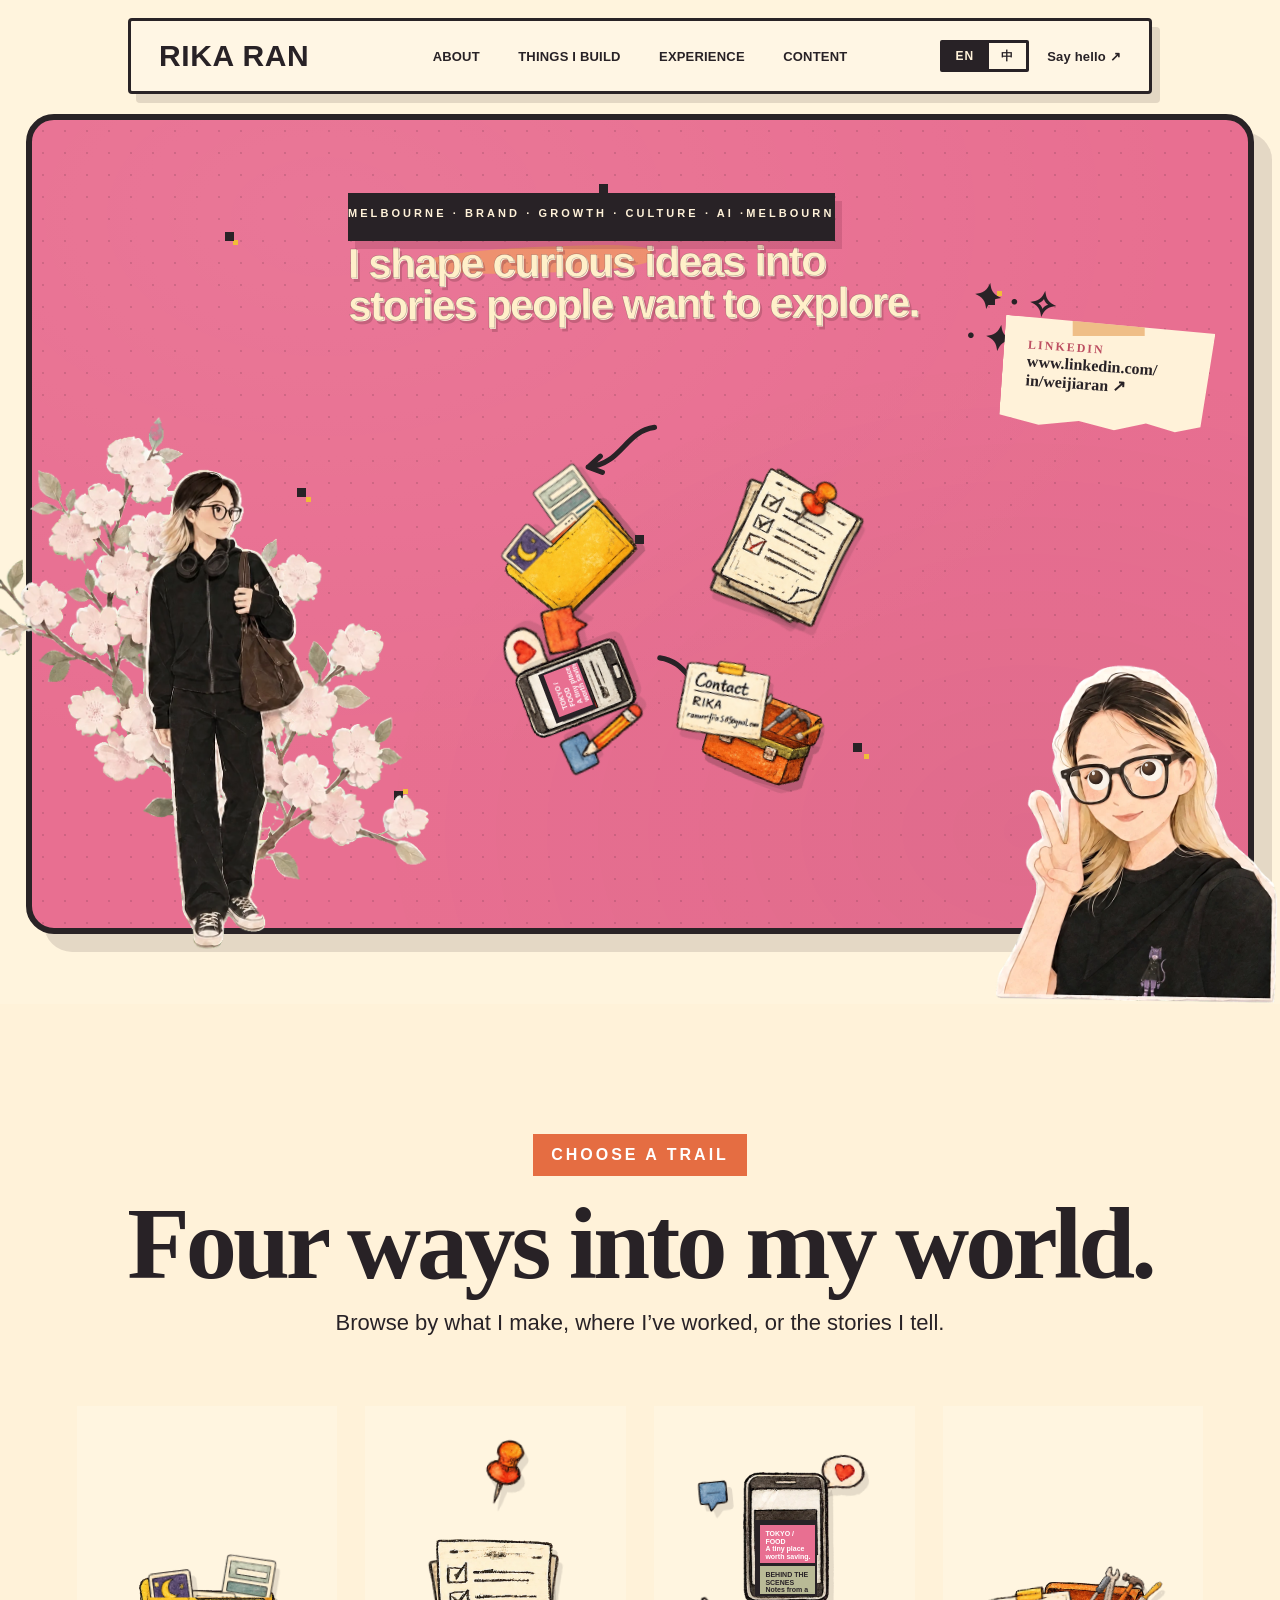
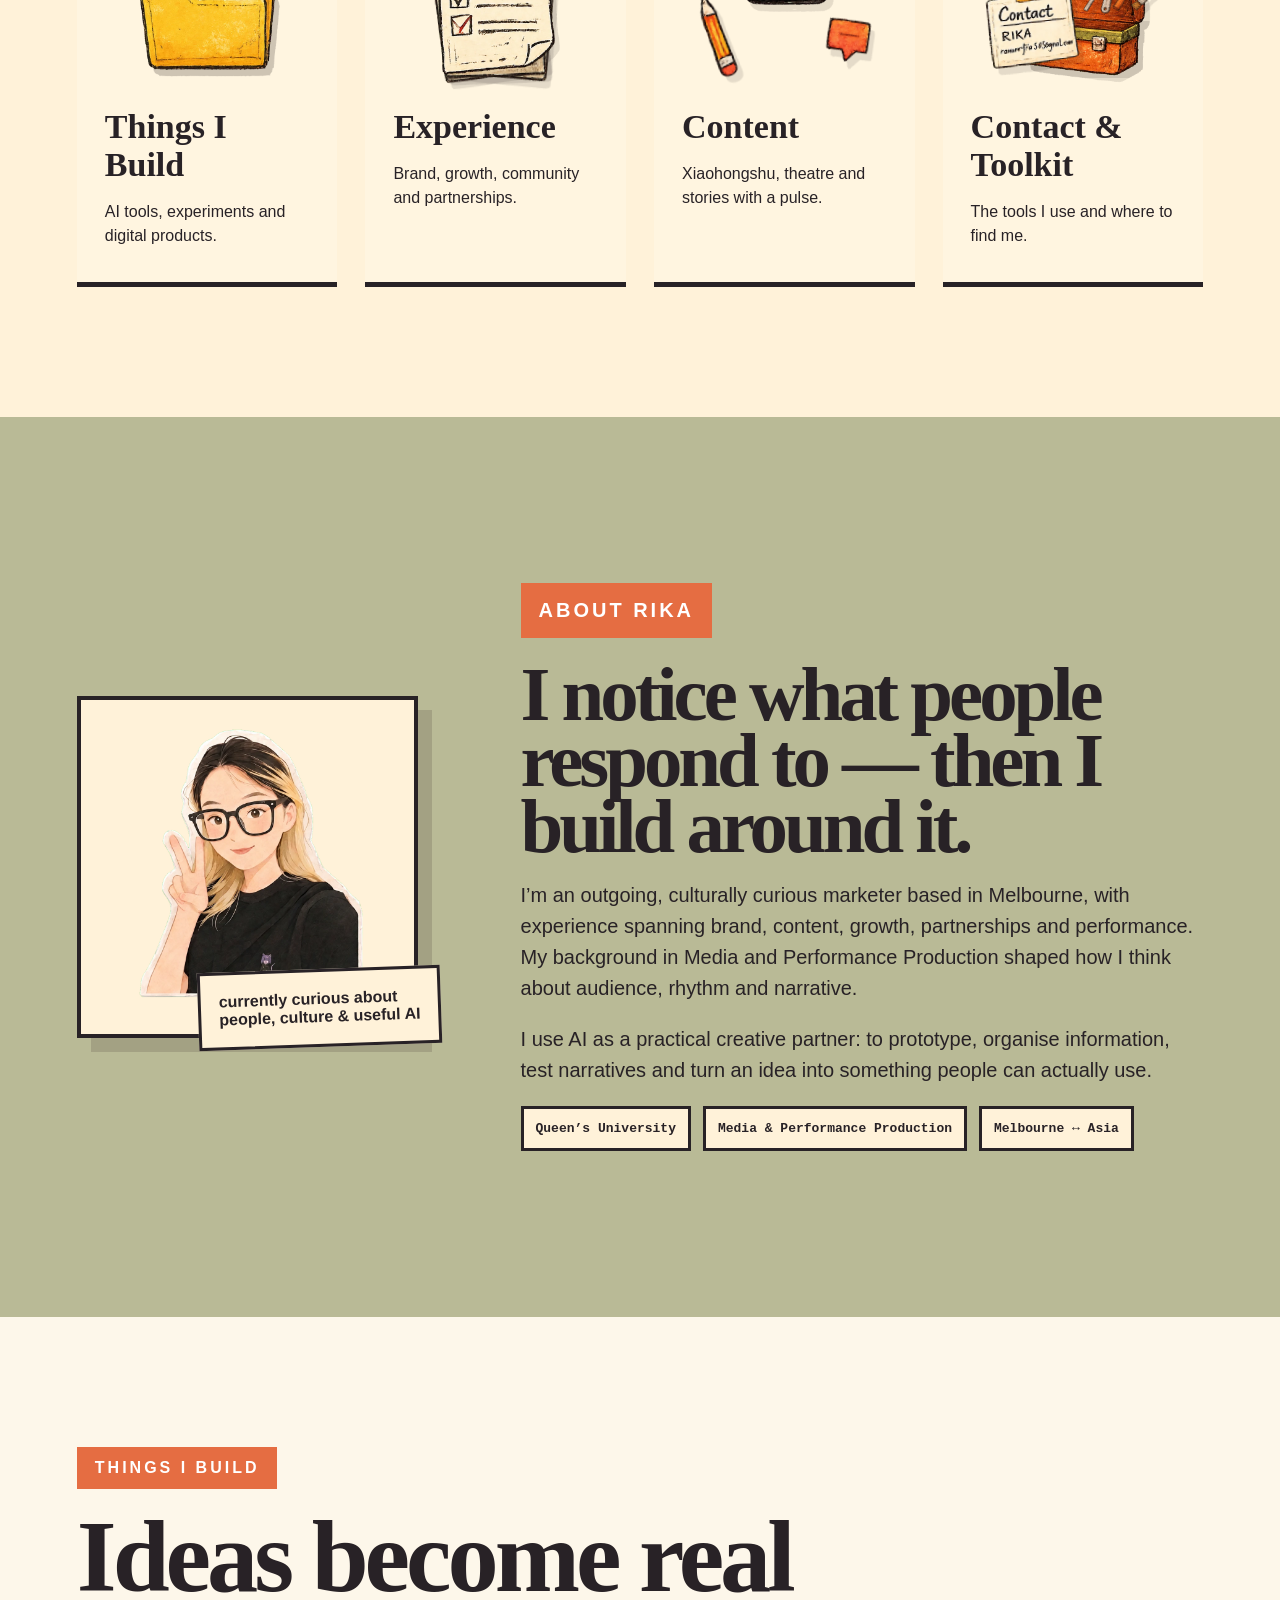
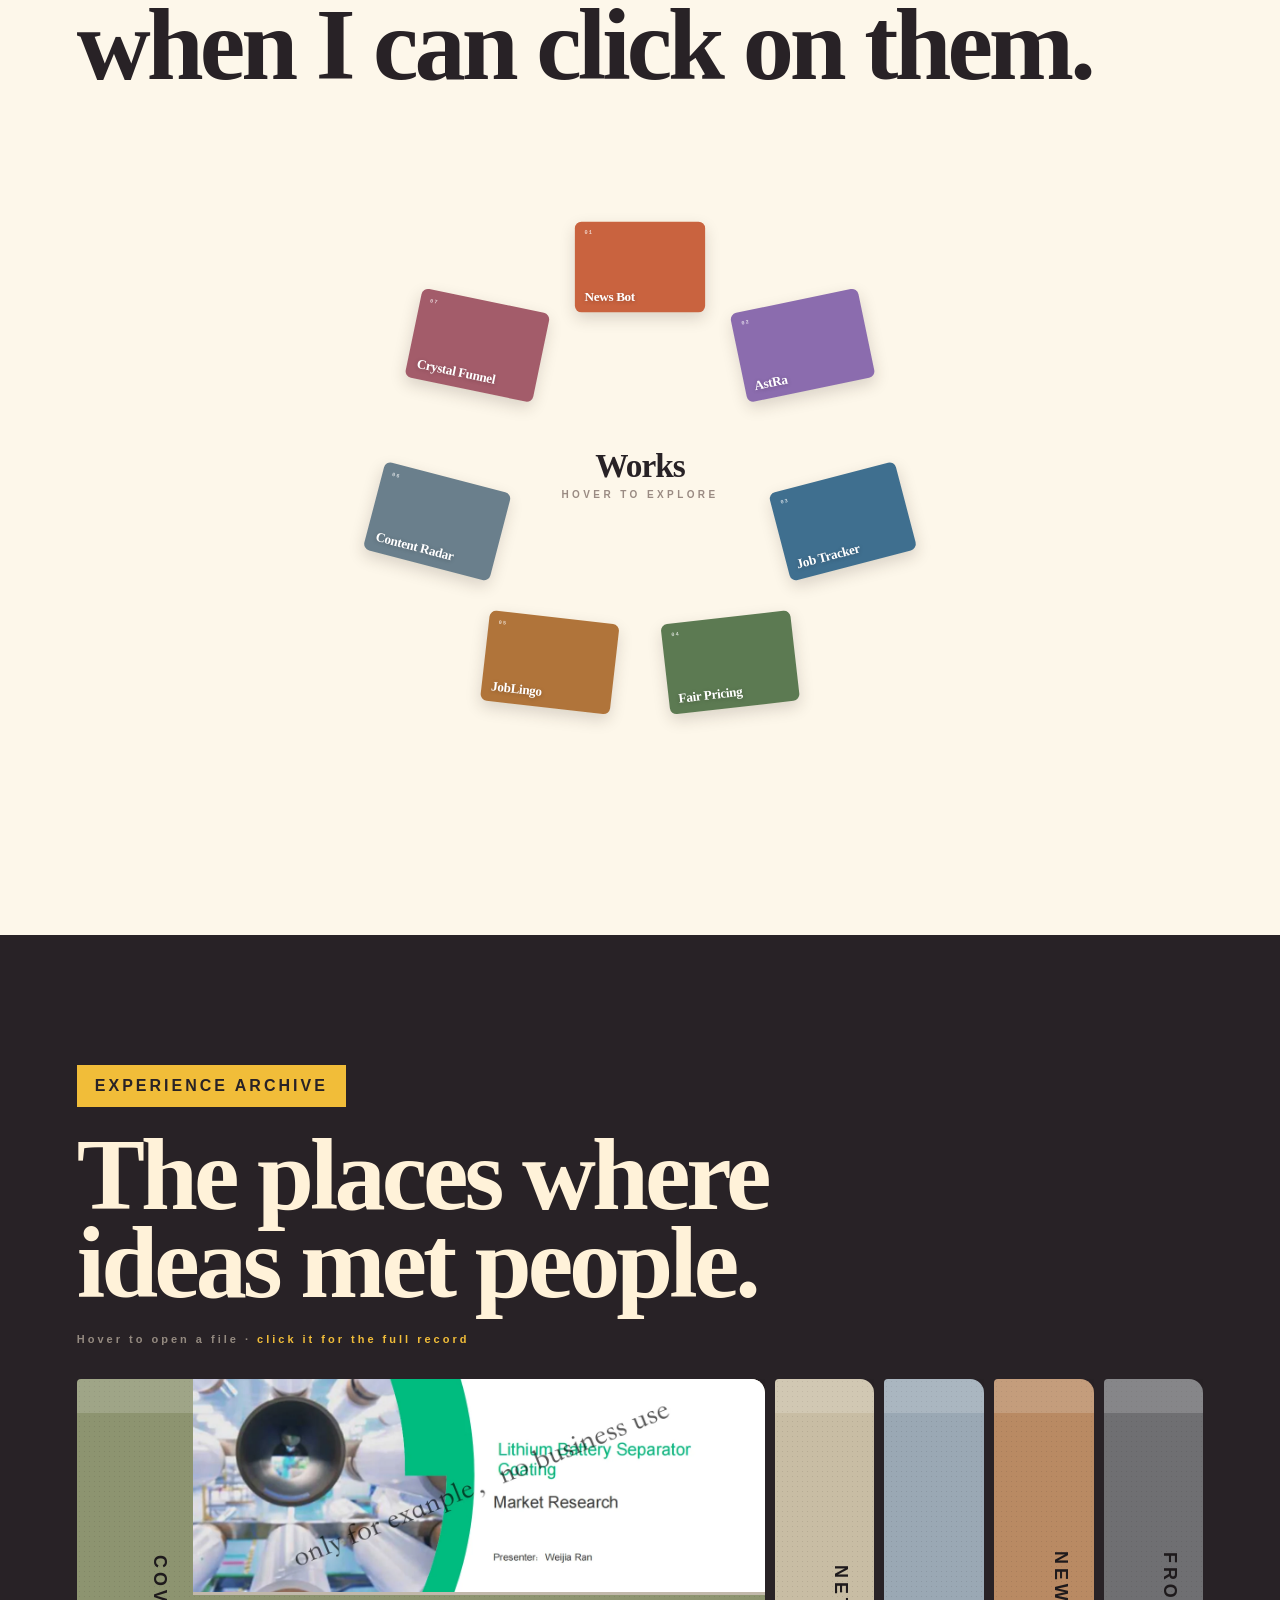
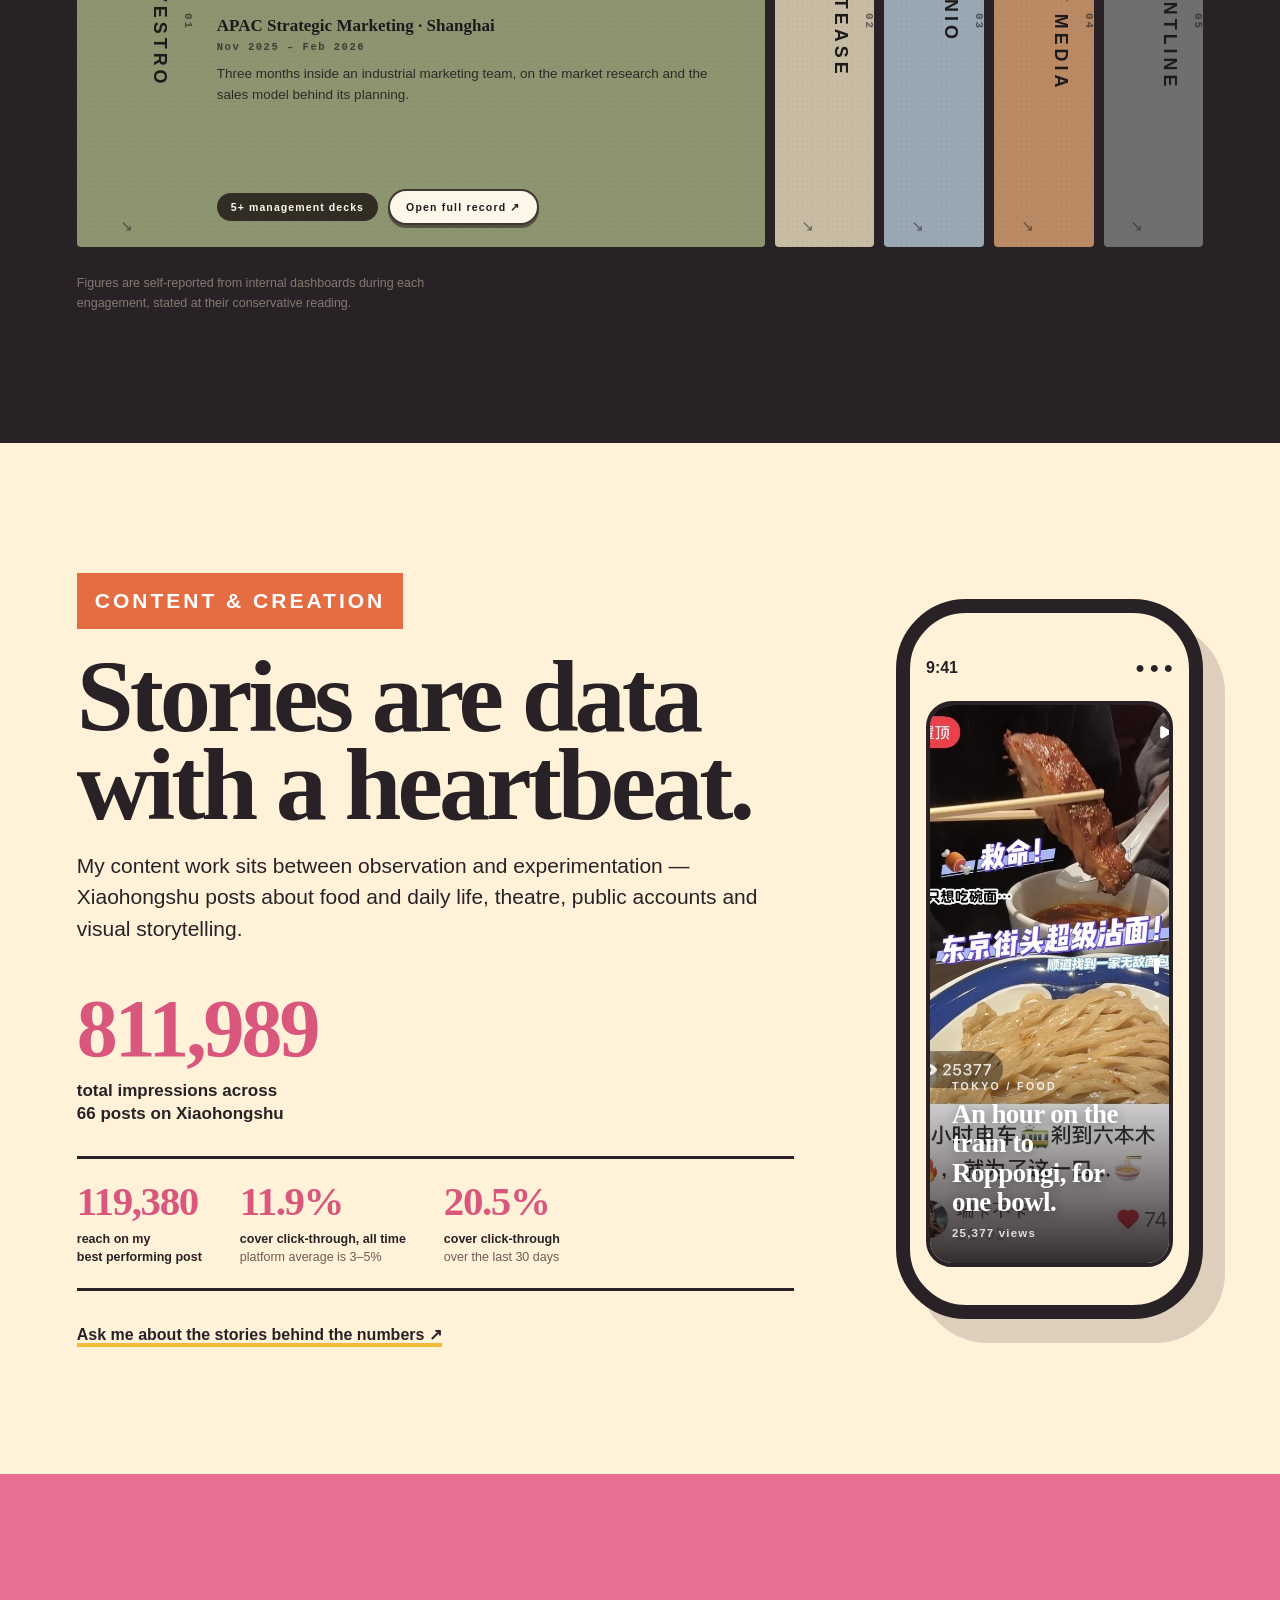
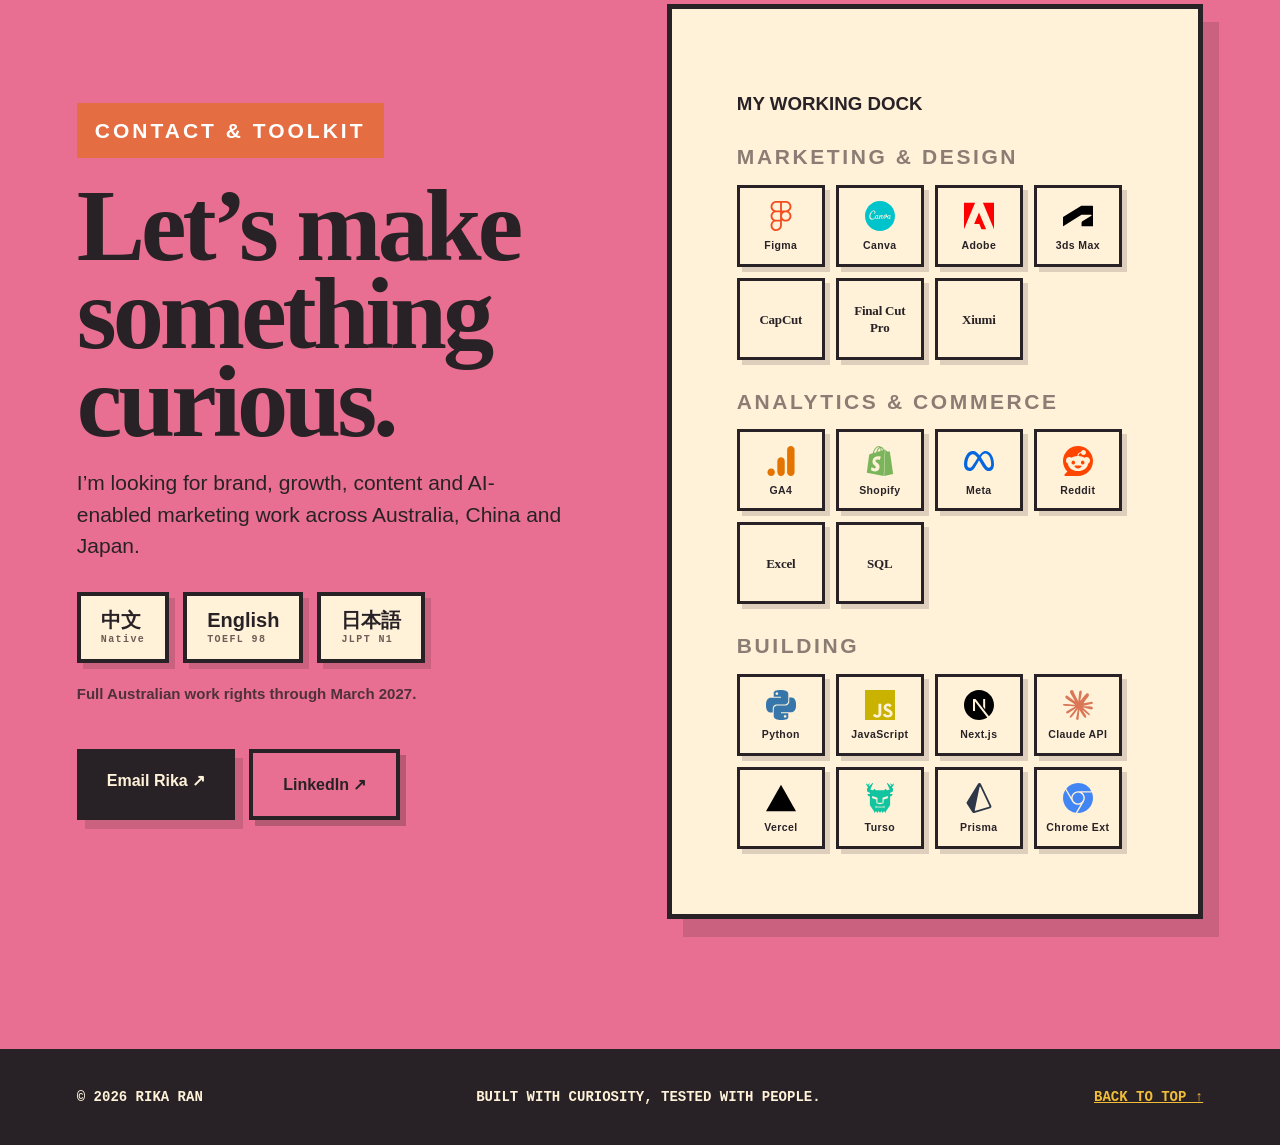
==== commit ac4d7610: "Rewrite the Chinese as Chinese, and fix the type it is set in The first pass translated the English " ====
--- a/index.html
+++ b/index.html
@@ -5,7 +5,7 @@
   <meta name="viewport" content="width=device-width,initial-scale=1">
   <title>Rika Ran — Creative Marketer & AI Builder</title>
   <meta name="description" content="Rika Ran's portfolio: brand, growth, content and practical AI experiments.">
-  <link rel="stylesheet" href="styles.css?v=20260826a">
+  <link rel="stylesheet" href="styles.css?v=20260828a">
   <link rel="stylesheet" href="home-reference.css?v=20260817a">
 </head>
 <body>
@@ -13,7 +13,7 @@
   <header class="site-header">
     <a class="brand" href="#top">RIKA RAN</a>
     <nav aria-label="Primary navigation">
-      <a href="#about" data-zh="关于">ABOUT</a><a href="#build" data-zh="我做的东西">THINGS I BUILD</a><a href="#experience" data-zh="工作经历">EXPERIENCE</a><a href="#content" data-zh="内容创作">CONTENT</a>
+      <a href="#about" data-zh="关于">ABOUT</a><a href="#build" data-zh="作品">THINGS I BUILD</a><a href="#experience" data-zh="经历">EXPERIENCE</a><a href="#content" data-zh="内容">CONTENT</a>
     </nav>
     <span class="header-right">
       <span class="lang-switch" role="group" aria-label="Language">
@@ -27,7 +27,7 @@
   <main id="top">
     <section class="hero newspaper" aria-labelledby="hero-title">
       <div class="marquee" aria-label="Melbourne, brand, growth, culture and AI"><div class="marquee-track"><span>MELBOURNE · BRAND · GROWTH · CULTURE · AI · </span><span aria-hidden="true">MELBOURNE · BRAND · GROWTH · CULTURE · AI · </span></div></div>
-      <h1 id="hero-title" data-zh="我把好奇的念头，<br>变成别人愿意点开的故事。">I shape curious ideas into<br>stories people want to explore.</h1>
+      <h1 id="hero-title" data-zh="把好奇心，<br>做成别人愿意点开的东西。">I shape curious ideas into<br>stories people want to explore.</h1>
       <div class="marker-swipe" aria-hidden="true"></div>
       <div class="hero-portrait left-portrait"><img class="flora" src="assets/rika-standing-flowers.webp?v=20260814c" alt=""><img src="assets/rika-standing-person.webp?v=20260814c" alt="Illustrated portrait of Rika standing among cherry blossoms"></div>
       <div class="hero-portrait right-portrait"><img src="assets/rika-peace-transparent-20260812.webp" alt="Illustrated portrait of Rika making a peace sign"></div>
@@ -56,40 +56,40 @@
     </section>
 
     <section id="trails" class="trails section-paper">
-      <p class="kicker" data-zh="选一条路进来">CHOOSE A TRAIL</p><h2 data-zh="四种方式，走进我的世界。">Four ways into my world.</h2><p class="lede" data-zh="按我做的东西、待过的地方，或者我讲的故事来看。">Browse by what I make, where I’ve worked, or the stories I tell.</p>
+      <p class="kicker" data-zh="四个方向">CHOOSE A TRAIL</p><h2 data-zh="四个方向，随便挑一个进。">Four ways into my world.</h2><p class="lede" data-zh="按作品、经历，或者我写的内容来看。">Browse by what I make, where I’ve worked, or the stories I tell.</p>
       <div class="trail-grid">
         <a href="#build" class="trail-card build icon-motion interactive">
           <div class="icon-stage trail-icon-stage" aria-hidden="true"><img class="folder folder-back" src="assets/layers/things-i-build/01-folder.webp" alt=""><img class="card-a" src="assets/layers/things-i-build/02-night-card.webp" alt=""><img class="card-b" src="assets/layers/things-i-build/04-control-panel-card.webp" alt=""><img class="card-c" src="assets/layers/things-i-build/03-webpage-card.webp" alt=""><img class="folder folder-front" src="assets/layers/things-i-build/01-folder.webp" alt=""></div>
-          <span data-zh="我做的东西">Things I Build</span><p data-zh="AI 工具、实验，以及能用的数字产品。">AI tools, experiments and digital products.</p>
+          <span data-zh="作品">Things I Build</span><p data-zh="AI 工具、自动化工作流、上线的小产品。">AI tools, experiments and digital products.</p>
         </a>
         <a href="#experience" class="trail-card experience icon-motion interactive">
           <div class="icon-stage trail-icon-stage" aria-hidden="true"><img class="paper-rear" src="assets/layers/experience/04-paper-rear.webp" alt=""><img class="paper-left" src="assets/layers/experience/02-paper-left.webp" alt=""><img class="paper-right" src="assets/layers/experience/03-paper-right.webp" alt=""><img class="checklist" src="assets/layers/experience/01-checklist-page.webp" alt=""><img class="pin" src="assets/layers/experience/05-pushpin.webp" alt=""></div>
-          <span>Experience</span><p data-zh="品牌、增长、社区与合作。">Brand, growth, community and partnerships.</p>
+          <span data-zh="经历">Experience</span><p data-zh="科思创 · 网易 · 蔚来,以及品牌、增长、社区。">Brand, growth, community and partnerships.</p>
         </a>
         <a href="#content" class="trail-card content icon-motion interactive">
           <div class="icon-stage trail-icon-stage" aria-hidden="true"><img class="bubble-b" src="assets/layers/content/05-blue-message-bubble.webp" alt=""><img class="bubble-a" src="assets/layers/content/04-orange-message-bubble.webp" alt=""><img class="heart" src="assets/layers/content/03-heart-bubble.webp" alt=""><img class="pencil" src="assets/layers/content/02-pencil.webp" alt=""><div class="phone-wrap"><div class="phone-screen"><div class="phone-feed"><i>TOKYO / FOOD<br>A tiny place worth saving.</i><i>BEHIND THE SCENES<br>Notes from a shared stage.</i><i>DAILY OBSERVATION<br>Small signals, real people.</i></div></div><img class="phone" src="assets/layers/content/01-smartphone.webp" alt=""></div></div>
-          <span>Content</span><p data-zh="小红书、戏剧，以及有心跳的故事。">Xiaohongshu, theatre and stories with a pulse.</p>
+          <span data-zh="内容">Content</span><p data-zh="小红书 81 万曝光,以及戏剧和公众号。">Xiaohongshu, theatre and stories with a pulse.</p>
         </a>
         <a href="#contact" class="trail-card tools icon-motion interactive">
           <div class="icon-stage trail-icon-stage" aria-hidden="true"><img class="box box-back" src="assets/layers/contact-toolkits/02-toolbox.webp" alt=""><img class="tool wrench" src="assets/layers/contact-toolkits/03-wrench.webp" alt=""><img class="tool screwdriver" src="assets/layers/contact-toolkits/04-screwdriver.webp" alt=""><img class="tool hammer" src="assets/layers/contact-toolkits/05-hammer.webp" alt=""><img class="tool brush" src="assets/layers/contact-toolkits/06-paintbrush.webp" alt=""><img class="box box-front" src="assets/layers/contact-toolkits/02-toolbox.webp" alt=""><img class="contact-card" src="assets/layers/contact-toolkits/01-contact-card.webp" alt=""></div>
-          <span data-zh="联系方式与工具">Contact & Toolkit</span><p data-zh="我用的工具，以及在哪里找到我。">The tools I use and where to find me.</p>
+          <span data-zh="联系方式与工具">Contact & Toolkit</span><p data-zh="我的工具栈,以及怎么找到我。">The tools I use and where to find me.</p>
         </a>
       </div>
     </section>
 
     <section id="about" class="about page-section">
       <div class="about-portrait reveal"><img src="assets/portraits/portrait.webp" alt="Illustrated portrait of Rika"><small>currently curious about<br>people, culture & useful AI</small></div>
-      <div class="about-copy reveal"><p class="kicker" data-zh="关于 Rika">ABOUT RIKA</p><h2 data-zh="我先看清人们对什么有反应，再围绕它动手做。">I notice what people respond to — then I build around it.</h2><p data-zh="我是一个在墨尔本的市场营销从业者，外向、对文化好奇，做过品牌、内容、增长、合作与效果投放。传媒与表演制作的背景，塑造了我理解受众、节奏和叙事的方式。">I’m an outgoing, culturally curious marketer based in Melbourne, with experience spanning brand, content, growth, partnerships and performance. My background in Media and Performance Production shaped how I think about audience, rhythm and narrative.</p><p data-zh="我把 AI 当作一个务实的创作搭档：拿它做原型、整理信息、验证叙事，把一个想法变成别人真正能用的东西。">I use AI as a practical creative partner: to prototype, organise information, test narratives and turn an idea into something people can actually use.</p><div class="tags"><span data-zh="加拿大女王大学">Queen’s University</span><span>Media & Performance Production</span><span data-zh="墨尔本 ↔ 亚洲">Melbourne ↔ Asia</span></div></div>
+      <div class="about-copy reveal"><p class="kicker" data-zh="关于我">ABOUT RIKA</p><h2 data-zh="先搞清楚用户为什么点,再照着做。">I notice what people respond to — then I build around it.</h2><p data-zh="墨尔本大学国际商务硕士在读,做过品牌、内容、增长、达人合作和效果投放。本科是传媒与表演制作——这段背景让我习惯从受众、节奏和叙事的角度想问题。">I’m an outgoing, culturally curious marketer based in Melbourne, with experience spanning brand, content, growth, partnerships and performance. My background in Media and Performance Production shaped how I think about audience, rhythm and narrative.</p><p data-zh="AI 对我是干活的工具,不是概念:用它做原型、跑信息流水线、验证选题,把想法直接做成能上线的东西。">I use AI as a practical creative partner: to prototype, organise information, test narratives and turn an idea into something people can actually use.</p><div class="tags"><span data-zh="女王大学 · 传媒">Queen’s University</span><span>Media & Performance Production</span><span data-zh="墨尔本 · 中国 · 日本">Melbourne ↔ Asia</span></div></div>
     </section>
 
     <section id="build" class="build-section page-section">
-      <p class="kicker" data-zh="我做的东西">THINGS I BUILD</p><h2>Ideas become real<br>when I can click on them.</h2>
+      <p class="kicker" data-zh="作品">THINGS I BUILD</p><h2>Ideas become real<br>when I can click on them.</h2>
       <div class="rw" id="buildWheel">
         <div class="rw-stage" id="rwStage">
           <svg class="rw-arc" aria-hidden="true"><path id="rwArc" d=""></path></svg>
           <div class="rw-float">
             <div class="rw-track" id="rwTrack">
-            <button class="rw-card" type="button" data-key="bot" style="--c:#c9633f"><figure><span class="rw-no">01</span><span class="rw-ttl" data-zh="资讯机器人">News Bot</span></figure></button>
+            <button class="rw-card" type="button" data-key="bot" style="--c:#c9633f"><figure><span class="rw-no">01</span><span class="rw-ttl" data-zh="资讯推送 Bot">News Bot</span></figure></button>
             <button class="rw-card" type="button" data-key="astra" style="--c:#8b6cae"><figure><span class="rw-no">02</span><span class="rw-ttl" data-zh="AstRa 灵案">AstRa</span></figure></button>
             <button class="rw-card" type="button" data-key="tracker" style="--c:#3f6f8f"><figure><span class="rw-no">03</span><span class="rw-ttl" data-zh="求职看板">Job Tracker</span></figure></button>
             <button class="rw-card" type="button" data-key="pricing" style="--c:#5c7a52"><figure><span class="rw-no">04</span><span class="rw-ttl" data-zh="公平定价">Fair Pricing</span></figure></button>
@@ -99,9 +99,9 @@
             </div>
           </div>
           <div class="rw-hub"><b data-zh="作品">Works</b><span data-zh="悬停查看">HOVER TO EXPLORE</span></div>
-          <p class="rw-cap"><i id="rwNo">01</i><span id="rwName" data-zh="资讯机器人">News Bot</span></p>
+          <p class="rw-cap"><i id="rwNo">01</i><span id="rwName" data-zh="资讯推送 Bot">News Bot</span></p>
           <ul class="rw-nav" id="rwNav">
-          <li data-key="bot" data-zh="资讯机器人">News Bot</li>
+          <li data-key="bot" data-zh="资讯推送 Bot">News Bot</li>
           <li data-key="astra" data-zh="AstRa 灵案">AstRa</li>
           <li data-key="tracker" data-zh="求职看板">Job Tracker</li>
           <li data-key="pricing" data-zh="公平定价">Fair Pricing</li>
@@ -114,69 +114,69 @@
         <div class="rw-detail" id="wheelDetail">
           <article class="wd-panel" data-key="bot">
             <small data-zh="自动化 · 内容运营">AUTOMATION &middot; CONTENT OPS</small>
-            <h3 data-zh="AI 与金融资讯机器人">AI &amp; Finance News Bot</h3>
-            <p data-zh="一份会自己生成的日报。它从一份人工筛过的 RSS 白名单抓取，用 URL 指纹和标题相似度去重，再交给 DeepSeek 精选、摘要、打标签，最后把两份不同的简报分别推送到 AI 群和金融群。周一的趋势周报和一个仪表盘跑在同一个数据库上。">A daily briefing that builds itself. It pulls from a curated RSS whitelist, drops duplicates by URL fingerprint and title similarity, then uses DeepSeek to select, summarise and tag what matters &mdash; pushing two different digests to an AI group and a finance group. A Monday trend report and a dashboard sit on the same database.</p>
-            <ul class="wd-metrics"><li><b>09:00</b><span data-zh="每日运行">runs daily</span></li><li><b>2</b><span data-zh="受众分组">audience groups</span></li><li><b data-zh="每周">Weekly</b><span data-zh="趋势周报">trend report</span></li></ul>
+            <h3 data-zh="AI 与金融资讯推送 Bot">AI &amp; Finance News Bot</h3>
+            <p data-zh="每天 09:00 自动运行,给两个飞书群分别推送 AI 和金融资讯,已稳定跑在 GitHub Actions 上。流程是:RSS 白名单抓取 → URL 指纹 + 标题相似度去重 → DeepSeek 精选、摘要、打话题标签 → 分群推送。另有每周一的趋势周报和一个数据看板,共用同一个 Turso 云端数据库。">A daily briefing that builds itself. It pulls from a curated RSS whitelist, drops duplicates by URL fingerprint and title similarity, then uses DeepSeek to select, summarise and tag what matters &mdash; pushing two different digests to an AI group and a finance group. A Monday trend report and a dashboard sit on the same database.</p>
+            <ul class="wd-metrics"><li><b>09:00</b><span data-zh="每日自动运行">runs daily</span></li><li><b>2</b><span data-zh="个飞书群">audience groups</span></li><li><b data-zh="每周">Weekly</b><span data-zh="趋势周报">trend report</span></li></ul>
             <p class="wd-tech">Python &middot; DeepSeek &middot; Turso &middot; GitHub Actions &middot; Feishu</p>
             <a class="wd-link interactive" href="https://github.com/ranweijia555-sys/ai-finance-news-bot" target="_blank" rel="noreferrer" data-zh="查看仓库 &#8599;">See the repo &#8599;</a>
           </article>
 
           <article class="wd-panel" data-key="astra">
-            <small data-zh="AI 产品 · 叙事设计">AI PRODUCT &middot; NARRATIVE</small>
+            <small data-zh="AI 产品 · 0→1 上线">AI PRODUCT &middot; NARRATIVE</small>
             <h3 data-zh="AstRa · 灵案">AstRa &middot; &#28789;&#26696;</h3>
-            <p data-zh="一个尊重真实占卜习惯的塔罗产品。大多数塔罗网站不过是配了插画的随机数生成器。AstRa 让你拍下自己牌堆里刚抽出的牌，解读那一副真实的牌阵——仪式感留在线下，只有解读交给线上。可以选牌阵、用自己的话提问、留下历史记录。">A tarot reading that respects how people actually read. Most tarot sites are a random number generator with nice art. AstRa lets you photograph the cards you drew from your own deck and reads that spread &mdash; the ritual stays physical, only the interpretation is digital. Choose a spread, ask in your own words, keep a history.</p>
-            <ul class="wd-metrics"><li><b data-zh="已上线">Live</b><span data-zh="已部署 Vercel">on Vercel</span></li><li><b data-zh="拍照">Photo</b><span data-zh="拍照识牌">card recognition</span></li><li><b data-zh="牌阵">Spreads</b><span data-zh="牌阵与历史">+ history</span></li></ul>
+            <p data-zh="已上线的塔罗解读 Web App。核心差异点是「拍照识牌」:用户拍下自己实体牌堆里抽出的牌,由模型识别后解读那一副真实牌阵——线下的仪式感保留,只把解读放到线上。另外自建了一套牌意解读的知识体系,而不是让模型自由发挥。支持选牌阵、自由提问、历史记录。">A tarot reading that respects how people actually read. Most tarot sites are a random number generator with nice art. AstRa lets you photograph the cards you drew from your own deck and reads that spread &mdash; the ritual stays physical, only the interpretation is digital. Choose a spread, ask in your own words, keep a history.</p>
+            <ul class="wd-metrics"><li><b data-zh="已上线">Live</b><span data-zh="已上线 Vercel">on Vercel</span></li><li><b data-zh="拍照">Photo</b><span data-zh="拍照识牌">card recognition</span></li><li><b data-zh="牌阵">Spreads</b><span data-zh="牌阵 + 历史">+ history</span></li></ul>
             <p class="wd-tech">Next.js &middot; Vision &amp; LLM &middot; Vercel</p>
-            <a class="wd-link interactive" href="https://web-pink-ten-h8p4acc4mb.vercel.app" target="_blank" rel="noreferrer" data-zh="去抽一张 &#8599;">Try a reading &#8599;</a>
+            <a class="wd-link interactive" href="https://web-pink-ten-h8p4acc4mb.vercel.app" target="_blank" rel="noreferrer" data-zh="去体验 &#8599;">Try a reading &#8599;</a>
           </article>
 
           <article class="wd-panel" data-key="tracker">
-            <small data-zh="全栈 · 工作流">FULL-STACK &middot; WORKFLOW</small>
+            <small data-zh="全栈 · 工作流自动化">FULL-STACK &middot; WORKFLOW</small>
             <h3 data-zh="求职看板">Job Tracker</h3>
-            <p data-zh="收件箱是个糟糕的数据库，所以我把自己的收件箱改造成了一个。用 Google 登录，然后有两种同步方式：自己给邮件打标签，或者让它扫描收件箱、推断每份投递走到了哪一步。状态变化会推送到飞书。真正有意思的从来不是界面，而是如何从杂乱的真人邮件里，搭出一台可靠的状态机。">An inbox is a terrible database, so I turned mine into one. Sign in with Google, then sync two ways: label a thread yourself, or let it scan the inbox and infer which stage each application reached. Stage changes ping me on Feishu. The interesting part was never the interface &mdash; it was building a reliable state machine out of messy human email.</p>
-            <ul class="wd-metrics"><li><b data-zh="Gmail">Gmail</b><span data-zh="API 同步">API sync</span></li><li><b>2</b><span data-zh="同步模式">sync modes</span></li><li><b data-zh="自动">Auto</b><span data-zh="阶段识别">stage detection</span></li></ul>
+            <p data-zh="把散在收件箱里的求职进度,变成一个能查的看板。Google 账号登录后有两种同步方式:自己给邮件打标签,或让它扫描收件箱、自动判断每份投递走到了哪一阶段;状态变化推送到飞书。技术上的难点不在界面,而在于如何从格式不一的真人邮件里,稳定地抽出投递状态。">An inbox is a terrible database, so I turned mine into one. Sign in with Google, then sync two ways: label a thread yourself, or let it scan the inbox and infer which stage each application reached. Stage changes ping me on Feishu. The interesting part was never the interface &mdash; it was building a reliable state machine out of messy human email.</p>
+            <ul class="wd-metrics"><li><b data-zh="Gmail">Gmail</b><span data-zh="邮箱同步">API sync</span></li><li><b>2</b><span data-zh="种同步方式">sync modes</span></li><li><b data-zh="自动">Auto</b><span data-zh="自动判断阶段">stage detection</span></li></ul>
             <p class="wd-tech">Next.js 15 &middot; TypeScript &middot; Prisma &middot; Auth.js &middot; Gmail API</p>
             <a class="wd-link interactive" href="https://github.com/ranweijia555-sys/job-tracker" target="_blank" rel="noreferrer" data-zh="查看仓库 &#8599;">See the repo &#8599;</a>
           </article>
 
           <article class="wd-panel" data-key="pricing">
-            <small data-zh="数据 → 决策">DATA &rarr; DECISION</small>
-            <h3 data-zh="什么样的定价会让人觉得不公平？">What Makes a Price Feel Unfair?</h3>
-            <p data-zh="动态加价是一个不断制造愤怒顾客的优化问题。我们用纽约出租车管理局的 107,752 条行程记录，合并天气与区域数据，建模还原车费究竟由什么构成——然后把优化目标换成<em>乘客的效用损失</em>而不是平台收入，并加入纽约最低时薪这类真实约束。产出的是一条可以直接用的定价公式，不是一张图表。">Surge pricing is an optimisation problem that keeps producing angry customers. Using 107,752 NYC taxi-commission trip records merged with weather and zone data, we modelled how fares are actually built &mdash; then optimised for <em>passenger utility loss</em> instead of platform revenue, under real constraints like New York&rsquo;s minimum wage. It ends in a usable pricing formula, not a chart.</p>
-            <ul class="wd-metrics"><li><b>107,752</b><span data-zh="条行程分析">trips analysed</span></li><li><b>R&sup2; .754</b><span data-zh="定价模型拟合">fare model fit</span></li><li><b>$2.23</b><span data-zh="+ 每英里 $2.68">+ $2.68/mile</span></li></ul>
+            <small data-zh="数据分析 · 商业决策">DATA &rarr; DECISION</small>
+            <h3 data-zh="网约车定价优化:以乘客体验为目标">What Makes a Price Feel Unfair?</h3>
+            <p data-zh="墨大商业分析课程的小组项目。用纽约出租车管理局 107,752 条行程记录,合并天气与分区数据,先用多元线性回归还原车费构成(R²=0.754),再转成非线性优化模型——把目标函数设为<em>最小化乘客效用损失</em>而不是平台收入,并加入纽约最低时薪、加价上限等真实约束。最终产出一条可落地的定价公式和敏感性分析,不只是图表。">Surge pricing is an optimisation problem that keeps producing angry customers. Using 107,752 NYC taxi-commission trip records merged with weather and zone data, we modelled how fares are actually built &mdash; then optimised for <em>passenger utility loss</em> instead of platform revenue, under real constraints like New York&rsquo;s minimum wage. It ends in a usable pricing formula, not a chart.</p>
+            <ul class="wd-metrics"><li><b>107,752</b><span data-zh="条行程数据">trips analysed</span></li><li><b>R&sup2; .754</b><span data-zh="回归模型 R²">fare model fit</span></li><li><b>$2.23</b><span data-zh="起步 + 每英里 $2.68">+ $2.68/mile</span></li></ul>
             <p class="wd-tech">Regression &middot; Nonlinear programming &middot; NYC TLC open data</p>
-            <p class="wd-role" data-zh="六人小组——我负责数据处理与规范性建模部分。">Team of 6 &mdash; my part: data pipeline and the prescriptive model.</p>
+            <p class="wd-role" data-zh="六人小组作业,我负责数据处理与规范性建模(优化模型)两部分。">Team of 6 &mdash; my part: data pipeline and the prescriptive model.</p>
           </article>
 
           <article class="wd-panel" data-key="joblingo">
-            <small data-zh="AI 产品 · 浏览器插件">AI PRODUCT &middot; CHROME EXTENSION</small>
+            <small data-zh="AI 产品 · Chrome 插件">AI PRODUCT &middot; CHROME EXTENSION</small>
             <h3 data-zh="JobLingo">JobLingo</h3>
-            <p data-zh="一个三语求职助手。一键把公司申请表按中文、日文或英文填好，信息来自个人资料库，同样的内容不用填第二遍。基于 Claude API 的 AI 能力会按每份 JD 调整简历措辞和求职信，内置看板记录投了哪些、到了哪一步。">A trilingual job-application assistant. One click fills a company&rsquo;s application form in Chinese, Japanese or English from a personal profile store, so the same details never get typed twice. An AI-powered layer on the Claude API tailors r&eacute;sum&eacute; wording and a cover letter to each job description, and a built-in board keeps track of what went where.</p>
-            <ul class="wd-metrics"><li><b>3</b><span data-zh="种语言">languages</span></li><li><b>Jun 2026</b><span data-zh="上线">launched</span></li><li><b>1 click</b><span data-zh="填完一张表">to fill a form</span></li></ul>
+            <p data-zh="中/日/英三语求职助手,Chrome 插件,2026.06 上线。基于个人信息库一键自动填写各公司招聘表单,同样的内容不用反复填。接入 Claude API,按每份 JD 自动生成定制简历措辞和求职信,并内置投递记录看板。">A trilingual job-application assistant. One click fills a company&rsquo;s application form in Chinese, Japanese or English from a personal profile store, so the same details never get typed twice. An AI-powered layer on the Claude API tailors r&eacute;sum&eacute; wording and a cover letter to each job description, and a built-in board keeps track of what went where.</p>
+            <ul class="wd-metrics"><li><b>3</b><span data-zh="语支持">languages</span></li><li><b>Jun 2026</b><span data-zh="上线">launched</span></li><li><b>1 click</b><span data-zh="键填完表单">to fill a form</span></li></ul>
             <p class="wd-tech">JavaScript &middot; Claude API &middot; Chrome extension</p>
           </article>
 
           <article class="wd-panel" data-key="radar">
-            <small data-zh="AI 工作流 · 内容策略">AI WORKFLOW &middot; CONTENT STRATEGY</small>
+            <small data-zh="AI 工作流 · 竞品调研">AI WORKFLOW &middot; CONTENT STRATEGY</small>
             <h3 data-zh="内容雷达">Content Radar</h3>
-            <p data-zh="一个创作者的调研工具，横跨抖音和小红书：竞品账号分析、爆款选题发现、内容结构提取。Claude API 把结果直接写成一份简报，把竞品调研从几小时压缩到几分钟。">A creator&rsquo;s research tool that reads across Douyin and Xiaohongshu: competitor account analysis, breakout-topic discovery and content-structure extraction. The Claude API turns what it finds into a written brief, which compresses competitor research from hours into minutes.</p>
-            <ul class="wd-metrics"><li><b>2</b><span data-zh="个平台追踪">platforms tracked</span></li><li><b data-zh="小时 → 分钟">Hours &rarr; minutes</b><span data-zh="调研耗时">research time</span></li><li><b>Jun 2026</b><span data-zh="上线">launched</span></li></ul>
+            <p data-zh="面向创作者的内容情报工具,2026.06 上线。跨抖音和小红书做竞品账号分析、爆款选题发现、内容框架提取,接入 Claude API 自动产出内容简报——把原本要几小时的竞品调研压缩到分钟级。">A creator&rsquo;s research tool that reads across Douyin and Xiaohongshu: competitor account analysis, breakout-topic discovery and content-structure extraction. The Claude API turns what it finds into a written brief, which compresses competitor research from hours into minutes.</p>
+            <ul class="wd-metrics"><li><b>2</b><span data-zh="个平台">platforms tracked</span></li><li><b data-zh="小时 → 分钟">Hours &rarr; minutes</b><span data-zh="调研耗时">research time</span></li><li><b>Jun 2026</b><span data-zh="上线">launched</span></li></ul>
             <p class="wd-tech">Python &middot; Claude API</p>
           </article>
 
           <article class="wd-panel" data-key="crystal">
-            <small data-zh="进行中 · SEO 与转化">IN PROGRESS &middot; SEO &amp; CONVERSION</small>
+            <small data-zh="进行中 · SEO 与转化漏斗">IN PROGRESS &middot; SEO &amp; CONVERSION</small>
             <h3 data-zh="水晶测验漏斗">Crystal Quiz Funnel</h3>
-            <p data-zh="一个围绕水晶推荐测验搭建的独立站，路径是内容 → 测验 → 选品 → 定制成品。它同时是我的 SEO 试验田：这个站是奔着「被搜到」建的，不只是为了好看。">A standalone store built around a crystal recommendation quiz, where the path runs content &rarr; quiz &rarr; selection &rarr; a made-to-order piece. It is also my testbed for search: the site is being built to be found, not only to look good.</p>
-            <p class="wd-role" data-zh="仍在建设中。搜索表现是目标，还不是结果——目前没有排名数据可以展示。">Still being built. Search performance is the goal here, not yet a result &mdash; there are no ranking numbers to show.</p>
+            <p data-zh="自建独立站,内含水晶推荐 quiz 漏斗,转化路径是:内容 → 测验 → 选品 → 定制成品。这个站同时是我的 SEO 练手项目,建站时就按「要被搜到」的目标来做结构。">A standalone store built around a crystal recommendation quiz, where the path runs content &rarr; quiz &rarr; selection &rarr; a made-to-order piece. It is also my testbed for search: the site is being built to be found, not only to look good.</p>
+            <p class="wd-role" data-zh="进行中。SEO 是目标而非已达成的成果,目前还没有排名数据可以展示。">Still being built. Search performance is the goal here, not yet a result &mdash; there are no ranking numbers to show.</p>
           </article>
         </div>
       </div>
     </section>
 
     <section id="experience" class="experience-section page-section">
-      <p class="kicker" data-zh="经历档案">EXPERIENCE ARCHIVE</p><h2 data-zh="那些让想法<br>遇见人的地方。">The places where<br>ideas met people.</h2>
-      <p class="exp-hint" data-zh="悬停展开文件 · <b>点击查看完整档案</b>">Hover to open a file &middot; <b>click it for the full record</b></p>
+      <p class="kicker" data-zh="经历">EXPERIENCE ARCHIVE</p><h2 data-zh="待过的地方,<br>做过的事。">The places where<br>ideas met people.</h2>
+      <p class="exp-hint" data-zh="悬停展开 · <b>点击查看完整经历</b>">Hover to open a file &middot; <b>click it for the full record</b></p>
 
       <div class="drawer" id="expDrawer">
         <article class="folder f-covestro" data-key="covestro" style="--f:#8d9470">
@@ -189,10 +189,10 @@
               <span class="peek-body">
                 <em data-zh="亚太战略营销 · 上海">APAC Strategic Marketing &middot; Shanghai</em>
                 <strong data-zh="2025.11 – 2026.02">Nov 2025 &ndash; Feb 2026</strong>
-                <span class="peek-blurb" data-zh="在一支工业品营销团队里的三个月，做支撑其年度规划的市场研究和销售数据建模。">Three months inside an industrial marketing team, on the market research and the sales model behind its planning.</span>
+                <span class="peek-blurb" data-zh="亚太战略营销实习。做行业研究、销售数据建模,独立产出 5 份以上管理层汇报。">Three months inside an industrial marketing team, on the market research and the sales model behind its planning.</span>
                 <span class="peek-foot">
                   <span class="peek-metric" data-zh="5+ 次管理层汇报">5+ management decks</span>
-                  <span class="folder-cta" data-zh="查看完整档案 &#8599;">Open full record &#8599;</span>
+                  <span class="folder-cta" data-zh="查看完整经历 &#8599;">Open full record &#8599;</span>
                 </span>
               </span>
             </span>
@@ -209,10 +209,10 @@
               <span class="peek-body">
                 <em data-zh="海外营销 · 达人合作">Overseas Marketing &middot; KOL</em>
                 <strong data-zh="2024.07 – 2025.01">Jul 2024 &ndash; Jan 2025</strong>
-                <span class="peek-blurb" data-zh="网易游戏的海外达人项目——找人、谈约、写 brief，以及复盘视频真实的传播效果。">Overseas creator programmes for NetEase&rsquo;s games &mdash; sourcing, deals, briefs, and reading what the videos actually did.</span>
+                <span class="peek-blurb" data-zh="海外游戏 KOL 项目全链路:拓展、签约、brief、上线、复盘。周签约 4–5 人,整体 ROI > 1.8。">Overseas creator programmes for NetEase&rsquo;s games &mdash; sourcing, deals, briefs, and reading what the videos actually did.</span>
                 <span class="peek-foot">
                   <span class="peek-metric" data-zh="ROI &gt; 1.8">ROI &gt; 1.8</span>
-                  <span class="folder-cta" data-zh="查看完整档案 &#8599;">Open full record &#8599;</span>
+                  <span class="folder-cta" data-zh="查看完整经历 &#8599;">Open full record &#8599;</span>
                 </span>
               </span>
             </span>
@@ -229,10 +229,10 @@
               <span class="peek-body">
                 <em data-zh="用户策略 · 成都">User Strategy &middot; Chengdu</em>
                 <strong data-zh="2022.05 – 07">May &ndash; Jul 2022</strong>
-                <span class="peek-blurb" data-zh="蔚来自有 App 内的增长：把人从公域带进社区，再让他们愿意发帖。">Growth inside NIO&rsquo;s own app: moving people off public platforms into a community, then getting them to post.</span>
+                <span class="peek-blurb" data-zh="蔚来 App 社区用户增长。搭建公域→私域路径,单月引导 App 新增 2,000+,日均登录 1.2→2。">Growth inside NIO&rsquo;s own app: moving people off public platforms into a community, then getting them to post.</span>
                 <span class="peek-foot">
-                  <span class="peek-metric" data-zh="2,000+ App 新增">2,000+ app registrations</span>
-                  <span class="folder-cta" data-zh="查看完整档案 &#8599;">Open full record &#8599;</span>
+                  <span class="peek-metric" data-zh="单月 App 新增 2,000+">2,000+ app registrations</span>
+                  <span class="folder-cta" data-zh="查看完整经历 &#8599;">Open full record &#8599;</span>
                 </span>
               </span>
             </span>
@@ -249,10 +249,10 @@
               <span class="peek-body">
                 <em data-zh="内容、宣传与制作">Content, publicity &amp; production</em>
                 <strong data-zh="2020 – 2024">2020 &ndash; 2024</strong>
-                <span class="peek-blurb" data-zh="三段让我摸清受众行为的经历——一个 MCN 账号、一个社团的宣传口，和一部音乐剧。">Three roles that taught me how audiences behave &mdash; an agency account, a society&rsquo;s newsroom, and a musical.</span>
+                <span class="peek-blurb" data-zh="抖音账号运营、学生社团宣传部部长、音乐剧制作人。内容、宣传、活动统筹三条线。">Three roles that taught me how audiences behave &mdash; an agency account, a society&rsquo;s newsroom, and a musical.</span>
                 <span class="peek-foot">
-                  <span class="peek-metric" data-zh="三段经历">3 roles</span>
-                  <span class="folder-cta" data-zh="查看完整档案 &#8599;">Open full record &#8599;</span>
+                  <span class="peek-metric" data-zh="3 段经历">3 roles</span>
+                  <span class="folder-cta" data-zh="查看完整经历 &#8599;">Open full record &#8599;</span>
                 </span>
               </span>
             </span>
@@ -269,10 +269,10 @@
               <span class="peek-body">
                 <em data-zh="零售与餐饮服务">Retail &amp; hospitality</em>
                 <strong data-zh="2022 – 至今">2022 &ndash; present</strong>
-                <span class="peek-blurb" data-zh="墨尔本和加拿大的四份柜台工作——让我聊渠道时讲得出具体的那部分底子。">Four counter jobs across Melbourne and Canada &mdash; the part of my background that makes channel talk concrete.</span>
+                <span class="peek-blurb" data-zh="墨尔本与加拿大的四份一线零售/餐饮工作。做 FMCG 和 BD 岗时的差异化实操经验。">Four counter jobs across Melbourne and Canada &mdash; the part of my background that makes channel talk concrete.</span>
                 <span class="peek-foot">
-                  <span class="peek-metric" data-zh="四段经历">4 roles</span>
-                  <span class="folder-cta" data-zh="查看完整档案 &#8599;">Open full record &#8599;</span>
+                  <span class="peek-metric" data-zh="4 段经历">4 roles</span>
+                  <span class="folder-cta" data-zh="查看完整经历 &#8599;">Open full record &#8599;</span>
                 </span>
               </span>
             </span>
@@ -280,21 +280,21 @@
         </article>
 
       </div>
-      <p class="exp-note" data-zh="文中数据来自各段任职期间的内部后台，均按保守口径列出。">Figures are self-reported from internal dashboards during each engagement, stated at their conservative reading.</p>
+      <p class="exp-note" data-zh="文中数据来自各段任职期间的内部后台,均按保守口径列出。">Figures are self-reported from internal dashboards during each engagement, stated at their conservative reading.</p>
     </section>
 
     <section id="content" class="content-section page-section">
       <div class="content-copy reveal">
-        <p class="kicker" data-zh="内容与创作">CONTENT &amp; CREATION</p>
-        <h2 data-zh="故事是<br>有心跳的数据。">Stories are data<br>with a heartbeat.</h2>
-        <p data-zh="我的内容工作介于观察和实验之间——小红书上的美食与日常、戏剧、公众号，以及视觉叙事。">My content work sits between observation and experimentation &mdash; Xiaohongshu posts about food and daily life, theatre, public accounts and visual storytelling.</p>
-        <div class="big-stat wide"><b>811,989</b><span data-zh="小红书 66 篇笔记的<br>累计曝光">total impressions across<br>66 posts on Xiaohongshu</span></div>
+        <p class="kicker" data-zh="内容">CONTENT &amp; CREATION</p>
+        <h2 data-zh="内容是<br>能看数据的表达。">Stories are data<br>with a heartbeat.</h2>
+        <p data-zh="小红书自营账号,内容以美食和日常为主。每一条封面和选题都当成一次测试来做,下面是账号的官方数据。">My content work sits between observation and experimentation &mdash; Xiaohongshu posts about food and daily life, theatre, public accounts and visual storytelling.</p>
+        <div class="big-stat wide"><b>811,989</b><span data-zh="累计曝光<br>小红书 66 篇笔记">total impressions across<br>66 posts on Xiaohongshu</span></div>
         <ul class="stat-row">
           <li><b>119,380</b><span data-zh="单篇最高曝光">reach on my<br>best performing post</span></li>
-          <li><b>11.9%</b><span data-zh="封面点击率（全周期）<br><i>平台均值 3–5%</i>">cover click-through, all time<br><i>platform average is 3&ndash;5%</i></span></li>
-          <li><b>20.5%</b><span data-zh="封面点击率<br><i>近 30 天</i>">cover click-through<br><i>over the last 30 days</i></span></li>
+          <li><b>11.9%</b><span data-zh="封面点击率 · 全周期<br><i>平台均值 3–5%</i>">cover click-through, all time<br><i>platform average is 3&ndash;5%</i></span></li>
+          <li><b>20.5%</b><span data-zh="封面点击率 · 近 30 天<br><i>较全周期提升近一倍</i>">cover click-through<br><i>over the last 30 days</i></span></li>
         </ul>
-        <a href="mailto:ranweijia555@gmail.com" data-zh="想聊聊数字背后的故事？&#8599;">Ask me about the stories behind the numbers &#8599;</a>
+        <a href="mailto:ranweijia555@gmail.com" data-zh="想聊聊这些数字怎么来的? &#8599;">Ask me about the stories behind the numbers &#8599;</a>
       </div>
       <div class="content-phone reveal">
         <div class="phone-top">9:41 <span>&#9679; &#9679; &#9679;</span></div>
@@ -314,25 +314,25 @@
       <div>
         <p class="kicker" data-zh="联系方式与工具">CONTACT &amp; TOOLKIT</p>
         <h2 data-zh="一起做点<br>有意思的东西。">Let&rsquo;s make<br>something curious.</h2>
-        <p data-zh="我在寻找澳洲、中国和日本的品牌、增长、内容，以及 AI 驱动的市场营销机会。">I&rsquo;m looking for brand, growth, content and AI-enabled marketing work across Australia, China and Japan.</p>
+        <p data-zh="正在找品牌、增长、内容运营和 AI 相关的市场岗位,澳洲、中国、日本均可。">I&rsquo;m looking for brand, growth, content and AI-enabled marketing work across Australia, China and Japan.</p>
         <ul class="lang-row">
           <li><b>&#20013;&#25991;</b><span data-zh="母语">Native</span></li>
           <li><b>English</b><span>TOEFL 98</span></li>
           <li><b>&#26085;&#26412;&#35486;</b><span>JLPT N1</span></li>
         </ul>
-        <p class="work-note" data-zh="持有澳洲全职工作权，至 2027 年 3 月。">Full Australian work rights through March 2027.</p>
+        <p class="work-note" data-zh="持澳洲全职工作权至 2027.03,可即时入职。">Full Australian work rights through March 2027.</p>
         <div class="contact-actions">
-          <a class="button interactive" href="mailto:ranweijia555@gmail.com" data-zh="给我写信 &#8599;">Email Rika &#8599;</a>
+          <a class="button interactive" href="mailto:ranweijia555@gmail.com" data-zh="发邮件给我 &#8599;">Email Rika &#8599;</a>
           <a class="button ghost interactive" href="https://www.linkedin.com/in/weijiaran" target="_blank" rel="noreferrer" data-zh="领英 &#8599;">LinkedIn &#8599;</a>
         </div>
       </div>
       <div class="tool-card reveal">
-        <h3 data-zh="我的工具台">MY WORKING DOCK</h3>
+        <h3 data-zh="工具栈">MY WORKING DOCK</h3>
         <p class="tool-label" data-zh="营销与设计">MARKETING &amp; DESIGN</p>
         <div class="tool-grid"><span class="tool" data-logo="figma"><i class="tool-ico" data-mono="F"><img class="logo" src="assets/logos/figma.svg" alt=""></i><b>Figma</b></span><span class="tool" data-logo="canva"><i class="tool-ico" data-mono="C"><img class="logo" src="assets/logos/canva.svg" alt=""></i><b>Canva</b></span><span class="tool" data-logo="adobe"><i class="tool-ico" data-mono="A"><img class="logo" src="assets/logos/adobe.svg" alt=""></i><b>Adobe</b></span><span class="tool" data-logo="autodesk"><i class="tool-ico" data-mono="3"><img class="logo" src="assets/logos/autodesk.svg" alt=""></i><b>3ds Max</b></span><span class="tool is-word" data-logo="capcut"><i class="tool-ico" data-mono="C"></i><b>CapCut</b></span><span class="tool is-word" data-logo="finalcutpro"><i class="tool-ico" data-mono="F"></i><b>Final Cut Pro</b></span><span class="tool is-word" data-logo="xiumi"><i class="tool-ico" data-mono="X"></i><b>Xiumi</b></span></div>
-        <p class="tool-label" data-zh="分析与电商">ANALYTICS &amp; COMMERCE</p>
+        <p class="tool-label" data-zh="数据与电商">ANALYTICS &amp; COMMERCE</p>
         <div class="tool-grid"><span class="tool" data-logo="googleanalytics"><i class="tool-ico" data-mono="G"><img class="logo" src="assets/logos/googleanalytics.svg" alt=""></i><b>GA4</b></span><span class="tool" data-logo="shopify"><i class="tool-ico" data-mono="S"><img class="logo" src="assets/logos/shopify.svg" alt=""></i><b>Shopify</b></span><span class="tool" data-logo="meta"><i class="tool-ico" data-mono="M"><img class="logo" src="assets/logos/meta.svg" alt=""></i><b>Meta</b></span><span class="tool" data-logo="reddit"><i class="tool-ico" data-mono="R"><img class="logo" src="assets/logos/reddit.svg" alt=""></i><b>Reddit</b></span><span class="tool is-word"><b>Excel</b></span><span class="tool is-word"><b>SQL</b></span></div>
-        <p class="tool-label" data-zh="开发构建">BUILDING</p>
+        <p class="tool-label" data-zh="开发">BUILDING</p>
         <div class="tool-grid"><span class="tool" data-logo="python"><i class="tool-ico" data-mono="P"><img class="logo" src="assets/logos/python.svg" alt=""></i><b>Python</b></span><span class="tool" data-logo="javascript"><i class="tool-ico" data-mono="J"><img class="logo" src="assets/logos/javascript.svg" alt=""></i><b>JavaScript</b></span><span class="tool" data-logo="nextdotjs"><i class="tool-ico" data-mono="N"><img class="logo" src="assets/logos/nextdotjs.svg" alt=""></i><b>Next.js</b></span><span class="tool" data-logo="claude"><i class="tool-ico" data-mono="C"><img class="logo" src="assets/logos/claude.svg" alt=""></i><b>Claude API</b></span><span class="tool" data-logo="vercel"><i class="tool-ico" data-mono="V"><img class="logo" src="assets/logos/vercel.svg" alt=""></i><b>Vercel</b></span><span class="tool" data-logo="turso"><i class="tool-ico" data-mono="T"><img class="logo" src="assets/logos/turso.svg" alt=""></i><b>Turso</b></span><span class="tool" data-logo="prisma"><i class="tool-ico" data-mono="P"><img class="logo" src="assets/logos/prisma.svg" alt=""></i><b>Prisma</b></span><span class="tool" data-logo="googlechrome"><i class="tool-ico" data-mono="C"><img class="logo" src="assets/logos/googlechrome.svg" alt=""></i><b>Chrome Ext</b></span></div>
       </div>
     </section>
@@ -354,7 +354,7 @@
       <div class="ov-slot"><span>PHOTO</span><b>covestro.jpg</b></div>
       <figcaption>Covestro &middot; Shanghai, 2025&ndash;26</figcaption>
     </figure>
-    <p class="ov-lede" data-zh="科思创做的薄膜与功能涂层，最终是装进别人产品里的，所以它的市场工作靠的是产业研究而不是 campaign。我在亚太团队待了三个月，做的正是这些工作底下的分析：下游市场真实的样子、几年间销售如何变化，以及一个新项目该向管理层汇报什么。">Covestro makes films and functional coatings that end up inside other companies&rsquo; products, so its marketing runs on industrial research rather than campaigns. I spent three months with the Asia-Pacific team on the analysis underneath that work: what the downstream market actually looked like, how sales had moved over several years, and what to put in front of management about a new project.</p>
+    <p class="ov-lede" data-zh="科思创是德国材料巨头,薄膜和功能涂层最终装进别人的产品里,所以它的市场工作靠产业研究而不是 campaign。我在亚太战略营销团队三个月,负责支撑部门年度规划的行业研究、3–5 年销售数据建模,以及新项目的管理层汇报。">Covestro makes films and functional coatings that end up inside other companies&rsquo; products, so its marketing runs on industrial research rather than campaigns. I spent three months with the Asia-Pacific team on the analysis underneath that work: what the downstream market actually looked like, how sales had moved over several years, and what to put in front of management about a new project.</p>
     <ul class="ov-list">
       <li data-zh="梳理亚太地区薄膜与功能涂层的下游应用、客户结构与竞争格局，并参与撰写支撑部门年度规划的行业研究报告。">Mapped downstream applications, customer structure and the competitive landscape for films and functional coatings across APAC, and contributed to an industry research report that fed the department&rsquo;s annual planning.</li>
       <li data-zh="独立完成江苏利特尔的案例研究，产出竞争优势与机会点的判断。">Ran an independent case study on Jiangsu Litter, producing a read on competitive advantage and where the openings were.</li>
@@ -372,14 +372,14 @@
       <div class="ov-slot"><span>PHOTO</span><b>netease.jpg</b></div>
       <figcaption>NetEase &middot; overseas KOL programmes, 2024&ndash;25</figcaption>
     </figure>
-    <p class="ov-lede" data-zh="网易在全球发行游戏，而一次海外上线几乎完全依赖公司并不拥有的创作者。我负责的就是这一整条链路——找到合适的人、谈定条件、写 brief、排上线节奏，再在视频发出后复盘它究竟跑得怎么样。">NetEase publishes games worldwide, and an overseas launch depends almost entirely on creators the company does not own. My job was that side of it end to end &mdash; finding the right people, agreeing terms, briefing them, scheduling the launch, and then reading what the videos actually did once they were live.</p>
+    <p class="ov-lede" data-zh="网易海外游戏发行高度依赖外部创作者。我负责海外 KOL 项目的完整链路:在 Instagram/X/YouTube 拓展达人、评估匹配度与报价、谈约、写 brief、排上线节奏,并在发布后做传播数据复盘。">NetEase publishes games worldwide, and an overseas launch depends almost entirely on creators the company does not own. My job was that side of it end to end &mdash; finding the right people, agreeing terms, briefing them, scheduling the launch, and then reading what the videos actually did once they were live.</p>
     <ul class="ov-list">
       <li data-zh="在 Instagram、X 和 YouTube 上拓展电商、游戏与生活方式赛道的达人——评估匹配度、内容与报价，<b>每周签约四到五人</b>，并把每一单跟到视频上线。">Sourced creators on Instagram, X and YouTube across e-commerce, gaming and lifestyle &mdash; assessing fit, content and rates, <b>signing four to five a week</b> and owning each deal through to the video going live.</li>
       <li data-zh="负责 <b>TGS 2024</b> 与海南－东盟 TikTok 短视频大赛的媒介策略（组合、brief、排期）、上线协调与传播数据分析。">Owned media strategy (mix, brief, scheduling), launch coordination and performance analysis for <b>TGS 2024</b> and the Hainan&ndash;ASEAN TikTok short-video competition.</li>
       <li data-zh="产出《一天带你逛 2024 TGS》和《漫威争锋》等爆款内容——<b>传播达百万级，整体 ROI 高于 1.8</b>。">Produced breakout pieces including <i>A Day at TGS 2024</i> and Marvel Rivals coverage &mdash; <b>million-level reach at an overall ROI above 1.8</b>.</li>
       <li data-zh="搭建 <b>Python 批量触达工作流</b>，把单批拓展量从约 100 人提升到 <b>500 人以上</b>。">Built a <b>Python batch-outreach workflow</b> that took sourcing from around 100 to <b>500+ creators per batch</b>.</li>
     </ul>
-    <ul class="ov-metrics"><li><b>4&ndash;5</b><span data-zh="周签约达人">signings per week</span></li><li><b>&gt;1.8</b><span data-zh="整体 ROI">overall ROI</span></li><li><b>100 &rarr; 500+</b><span data-zh="单批触达量">outreach per batch</span></li></ul>
+    <ul class="ov-metrics"><li><b>4&ndash;5</b><span data-zh="周签约 4–5 人">signings per week</span></li><li><b>&gt;1.8</b><span data-zh="整体 ROI">overall ROI</span></li><li><b>100 &rarr; 500+</b><span data-zh="单批触达量">outreach per batch</span></li></ul>
     <p class="ov-tags" data-zh="达人 BD · 海外营销 · 媒介策略 · 内容">Creator BD &middot; Overseas marketing &middot; Media strategy &middot; Content</p>
   </template>
   <template id="exp-nio">
@@ -390,7 +390,7 @@
       <div class="ov-slot"><span>PHOTO</span><b>nio.jpg</b></div>
       <figcaption>NIO &middot; Chengdu community team, 2022</figcaption>
     </figure>
-    <p class="ov-lede" data-zh="蔚来的社区长在自家 App 里，这让增长变成了和买量完全不同的问题：得有人主动离开公域平台，选择打开你的 App。那个夏天我做的就是这条路径——以及人来了之后，是什么让他们愿意发帖。">NIO&rsquo;s community lives inside its own app, which makes growth a very different problem from buying traffic: someone has to choose to leave a public platform and open your app instead. I spent the summer on that path &mdash; and on what made people post once they had arrived.</p>
+    <p class="ov-lede" data-zh="蔚来的用户社区在自家 App 内,所以增长不是买量,而是要把人从公域平台引导到私域并留下来。我负责的就是这条路径的搭建,以及用户进来之后的活跃度提升。">NIO&rsquo;s community lives inside its own app, which makes growth a very different problem from buying traffic: someone has to choose to leave a public platform and open your app instead. I spent the summer on that path &mdash; and on what made people post once they had arrived.</p>
     <ul class="ov-list">
       <li data-zh="分析公众号、视频号与微博的用户画像和流量峰值，搭建「公域曝光 → 私域沉淀」路径，<b>单月引导 App 新增 2,000 以上</b>。">Profiled audiences and traffic peaks across the WeChat account, video channel and Weibo, then built a public-reach-to-owned-community path that drove <b>2,000+ app registrations in a single month</b>.</li>
       <li data-zh="优化 Push、Banner 与公众号触达，引导用户发帖：<b>发帖量 +13%，评论量 +25%</b>。">Tuned push, banner and account messaging to pull people into posting: <b>posts up 13%, comments up 25%</b>.</li>
@@ -401,10 +401,10 @@
     <p class="ov-tags" data-zh="用户运营 · 活动策划 · 社区增长 · CRM 分层">User operations &middot; Campaigns &middot; Community growth &middot; CRM segmentation</p>
   </template>
   <template id="exp-media">
-    <p class="ov-kicker" data-zh="04 · 内容、宣传与制作">04 &middot; CONTENT, PUBLICITY &amp; PRODUCTION</p>
+    <p class="ov-kicker" data-zh="04 · 内容与活动">04 &middot; CONTENT, PUBLICITY &amp; PRODUCTION</p>
     <h2 id="ovT" data-zh="新媒体">New Media</h2>
     <p class="ov-role" data-zh="三段经历 · 2020 – 2024">Three roles &middot; 2020 &ndash; 2024</p>
-    <p class="ov-lede" data-zh="我是在这里真正学会受众如何行动的——靠不停地发内容，也靠把一台戏摆到真实的观众面前。">Where I learned how audiences actually behave &mdash; by publishing constantly, and by putting a show in front of a real room.</p>
+    <p class="ov-lede" data-zh="三段内容与活动经历:抖音账号从 0 做到 1 万粉,学生社团宣传部部长带 20 人团队,以及一部 100+ 人团队的音乐剧制作。">Where I learned how audiences actually behave &mdash; by publishing constantly, and by putting a show in front of a real room.</p>
 
     <section class="ov-sub">
       <h3 data-zh="跳格子传媒 — 新媒体内容实习生">Tiaogezi Media &mdash; New Media Content Intern</h3>
@@ -413,7 +413,7 @@
       <div class="ov-slot"><span>PHOTO</span><b>tiaogezi.jpg</b></div>
       <figcaption>Tiaogezi Media &middot; Douyin account, 2020&ndash;21</figcaption>
     </figure>
-      <p class="ov-lede" data-zh="一个走量的短视频 MCN 账号。我在这里学会了「稳定输出胜过灵感」：账号能涨，是因为内容从不断更，而且每一张封面都是一次测试。">A short-video agency account, run at volume. This is where I learned that consistency beats inspiration: the account grew because something went out constantly and every cover was a test.</p>
+      <p class="ov-lede" data-zh="短视频 MCN 的账号运营岗,主打稳定产出。账号能涨量靠的是从不断更,以及把每一张封面都当成一次 A/B 测试。">A short-video agency account, run at volume. This is where I learned that consistency beats inspiration: the account grew because something went out constantly and every cover was a test.</p>
       <ul class="ov-list">
         <li data-zh="运营抖音果园账号，累计 <b>1 万粉丝、4.2 万获赞</b>，已发布 <b>66 条作品</b>。">Ran the Douyin orchard account through its growth to <b>10,000 followers and 42,000 likes</b> across <b>66 published posts</b>.</li>
         <li data-zh="以系列化的方式撰稿并拍摄，同时建立了让内容按期产出的内容 SOP。">Wrote and shot the videos as a running series, and built the content SOP that kept them shipping on schedule.</li>
@@ -429,7 +429,7 @@
       <div class="ov-slot"><span>PHOTO</span><b>gps.jpg</b></div>
       <figcaption>GPS &middot; publicity team, Kingston 2020&ndash;22</figcaption>
     </figure>
-      <p class="ov-lede" data-zh="一个中国学生社团的宣传口——实际上就是告诉大家「正在发生什么」的那个出口，以及为了让它转起来，我必须搭起来的那支团队。">The publicity arm of a Chinese students&rsquo; society &mdash; in practice, the outlet that told everyone what was happening, and the team I had to build to keep it running.</p>
+      <p class="ov-lede" data-zh="女王大学中国学生社团的宣传部,负责社团所有对外内容,并从零搭建和管理宣传团队。">The publicity arm of a Chinese students&rsquo; society &mdash; in practice, the outlet that told everyone what was happening, and the team I had to build to keep it running.</p>
       <ul class="ov-list">
         <li data-zh="策划「暑期热点」「开学季速递」等专题，累计发布 <b>30 篇以上推文、阅读量 18,000 以上</b>——校内媒体中表现最好的一个。">Planned themed series such as Summer Highlights and Back-to-School Briefing, publishing <b>30+ articles to 18,000+ cumulative reads</b> &mdash; the strongest of the campus outlets.</li>
         <li data-zh="在 Instagram、Facebook、TikTok、微博与小红书上保持每周两到五篇的更新节奏。">Ran weekly output of two to five posts across Instagram, Facebook, TikTok, Weibo and Xiaohongshu.</li>
@@ -444,7 +444,7 @@
       <div class="ov-slot"><span>PHOTO</span><b>jinsha.jpg</b></div>
       <figcaption><i>Jinsha</i> &middot; production, Kingston</figcaption>
     </figure>
-      <p class="ov-lede" data-zh="一部由学生从改编到演出全程完成的跨文化音乐剧。为一台戏做营销会教你 campaign 教不了的事：截止时间就是开幕，空着的座位事后补不回来。">A cross-cultural musical adapted and staged end to end by students. Marketing a show teaches you something a campaign never does: the deadline is the curtain, and an empty seat cannot be made up later.</p>
+      <p class="ov-lede" data-zh="学生自制的跨文化音乐剧,从剧本本地化到登台演出全程完成。作为制作人统筹 100+ 人团队,并负责全部宣发物料与售票推广。">A cross-cultural musical adapted and staged end to end by students. Marketing a show teaches you something a campaign never does: the deadline is the curtain, and an empty seat cannot be made up later.</p>
       <ul class="ov-list">
         <li data-zh="主导从剧本本地化到现场演出的全过程，协调表演、设计与营销共 <b>100 人以上的团队</b>。">Led the adaptation from script localisation through to live performance, coordinating a <b>100+ person team</b> across performance, design and marketing.</li>
         <li data-zh="制定制作时间线，管理场地、舞台、搭建与撤场。">Set the production timeline and managed venue, staging, build and strike.</li>
@@ -454,10 +454,10 @@
     <p class="ov-tags" data-zh="内容运营 · 宣传 · 活动制作 · 跨团队协作">Content operations &middot; Publicity &middot; Event production &middot; Cross-team coordination</p>
   </template>
   <template id="exp-retail">
-    <p class="ov-kicker" data-zh="05 · 零售与餐饮服务">05 &middot; RETAIL &amp; HOSPITALITY</p>
+    <p class="ov-kicker" data-zh="05 · 一线零售">05 &middot; RETAIL &amp; HOSPITALITY</p>
     <h2 id="ovT" data-zh="一线零售">Frontline</h2>
     <p class="ov-role" data-zh="四段经历 · 2022 – 至今 · 墨尔本与加拿大">Four roles &middot; 2022 &ndash; present &middot; Melbourne &amp; Canada</p>
-    <p class="ov-lede" data-zh="大多数市场营销毕业生没有在柜台另一侧站过。这段经历让我聊渠道和 BD 时讲的是具体的事，而不是理论——我亲眼见过货架上真正动销的是什么，也听过没人做问卷时顾客会说什么。">Most marketing graduates have never stood on the other side of the counter. This is the part of my background that makes channel and BD conversations concrete rather than theoretical &mdash; I have watched what actually moves off a shelf, and what customers say when nobody is running a survey.</p>
+    <p class="ov-lede" data-zh="大多数营销应届生没有在柜台另一侧站过。这段一线经验让我在聊渠道和 BD 时讲得出具体的事:货架上什么真正动销,以及没人做问卷时顾客会怎么说。">Most marketing graduates have never stood on the other side of the counter. This is the part of my background that makes channel and BD conversations concrete rather than theoretical &mdash; I have watched what actually moves off a shelf, and what customers say when nobody is running a survey.</p>
 
     <section class="ov-sub">
       <h3 data-zh="Chemist Warehouse — 零售助理">Chemist Warehouse &mdash; Retail Assistant</h3>
@@ -506,7 +506,7 @@
   </template>
 
   <footer><span>© 2026 RIKA RAN</span><span data-zh="由好奇心驱动，用真实的人验证。">BUILT WITH CURIOSITY, TESTED WITH PEOPLE.</span><a href="#top" data-zh="回到顶部 ↑">BACK TO TOP ↑</a></footer>
-  <script src="i18n.js?v=2"></script>
+  <script src="i18n.js?v=3"></script>
   <script src="script.js?v=20260820a"></script>
   <script src="build-wheel.js?v=10"></script>
   <script src="photo-slots.js?v=4"></script>
--- a/styles.css
+++ b/styles.css
@@ -272,14 +272,36 @@
 .lang-switch button + button{border-left:3px solid var(--ink)}
 .lang-switch button[aria-pressed="true"]{background:var(--ink);color:var(--paper)}
 .lang-switch button:hover:not([aria-pressed="true"]){background:rgba(40,34,38,.1)}
-/* Chinese has no descenders to speak of and reads tighter; Georgia has no
-   Chinese glyphs at all, so the display faces need a CJK stack behind them. */
-.lang-zh h1,.lang-zh h2,.lang-zh h3,.lang-zh .rw-ttl,.lang-zh .big-stat b,
-.lang-zh .wd-metrics b,.lang-zh .ov-metrics b,.lang-zh .stat-row b{
-  font-family:Georgia,"Songti SC","Noto Serif CJK SC","Source Han Serif SC",serif;
-  letter-spacing:0}
-.lang-zh .page-section h2,.lang-zh .section-paper h2{letter-spacing:-1px;line-height:1.06}
-.lang-zh .kicker,.lang-zh .ov-kicker,.lang-zh .tool-label,.lang-zh .exp-hint{letter-spacing:1.6px}
-.lang-zh .folder-tab b{letter-spacing:6px}
-.lang-zh .peek-blurb,.lang-zh .ov-lede,.lang-zh .ov-list li{line-height:1.75}
+/* Chinese typography.
+   No web font is loaded on purpose: a CJK face is megabytes even subset, and
+   Google Fonts is unreachable from mainland China — where the readers this
+   version exists for actually are. A system stack costs nothing and resolves
+   to a modern sans on both platforms: PingFang on Mac, YaHei on Windows.
+   The first pass mapped English serif onto Songti, which fell through to
+   SimSun on Windows and read like a 2005 Word document. */
+:root{--cjk:"PingFang SC","HarmonyOS Sans SC","Microsoft YaHei","Source Han Sans SC","Noto Sans SC","Hiragino Sans GB",sans-serif}
+.lang-zh body,.lang-zh .site-header nav a,.lang-zh .hello,.lang-zh p,.lang-zh li,
+.lang-zh .peek-blurb,.lang-zh .ov-lede,.lang-zh .slide-cap p{font-family:var(--cjk)}
+/* Display faces go heavy sans, not serif: the collage language wants weight,
+   and Chinese display type at 100px in a serif reads like a textbook. */
+.lang-zh h1,.lang-zh h2,.lang-zh h3,.lang-zh .rw-ttl,.lang-zh .brand,
+.lang-zh .slide-cap h3,.lang-zh .ov-sub h3{font-family:var(--cjk);font-weight:800;letter-spacing:0}
+.lang-zh .page-section h2,.lang-zh .section-paper h2{letter-spacing:-1px;line-height:1.18}
+.lang-zh #hero-title{line-height:1.24;letter-spacing:-1px}
+/* Numbers and Latin keep their own faces; only the CJK runs are restyled. */
+.lang-zh .big-stat b,.lang-zh .stat-row b,.lang-zh .wd-metrics b,
+.lang-zh .ov-metrics b,.lang-zh .lang-row b{font-family:Georgia,serif}
+.lang-zh .kicker,.lang-zh .ov-kicker,.lang-zh .tool-label,.lang-zh .exp-hint,
+.lang-zh .folder-peek strong,.lang-zh .ov-role{font-family:var(--cjk);letter-spacing:1.2px}
+.lang-zh .folder-tab b{font-family:var(--cjk);letter-spacing:5px;font-weight:800}
+.lang-zh .wd-metrics span,.lang-zh .ov-metrics span,.lang-zh .stat-row span,
+.lang-zh .big-stat span{font-family:var(--cjk);letter-spacing:.4px}
+.lang-zh .peek-blurb,.lang-zh .ov-lede,.lang-zh .ov-list li{line-height:1.85}
+.lang-zh .marquee span{font-family:var(--cjk);letter-spacing:3px}
+/* home-reference.css targets .hero #hero-title, which outranks a class-only
+   rule; the Chinese faces have to be at least as specific to win. */
+.lang-zh .hero #hero-title,.lang-zh .hero .marquee span,
+.lang-zh .site-header .brand,.lang-zh .site-header nav a,
+.lang-zh .site-header .hello{font-family:var(--cjk)}
+.lang-zh .hero #hero-title{font-weight:800;letter-spacing:-.5px;line-height:1.24}
 @media(max-width:1050px){.header-right{gap:10px}.lang-switch button{padding:6px 9px;font-size:11px}}
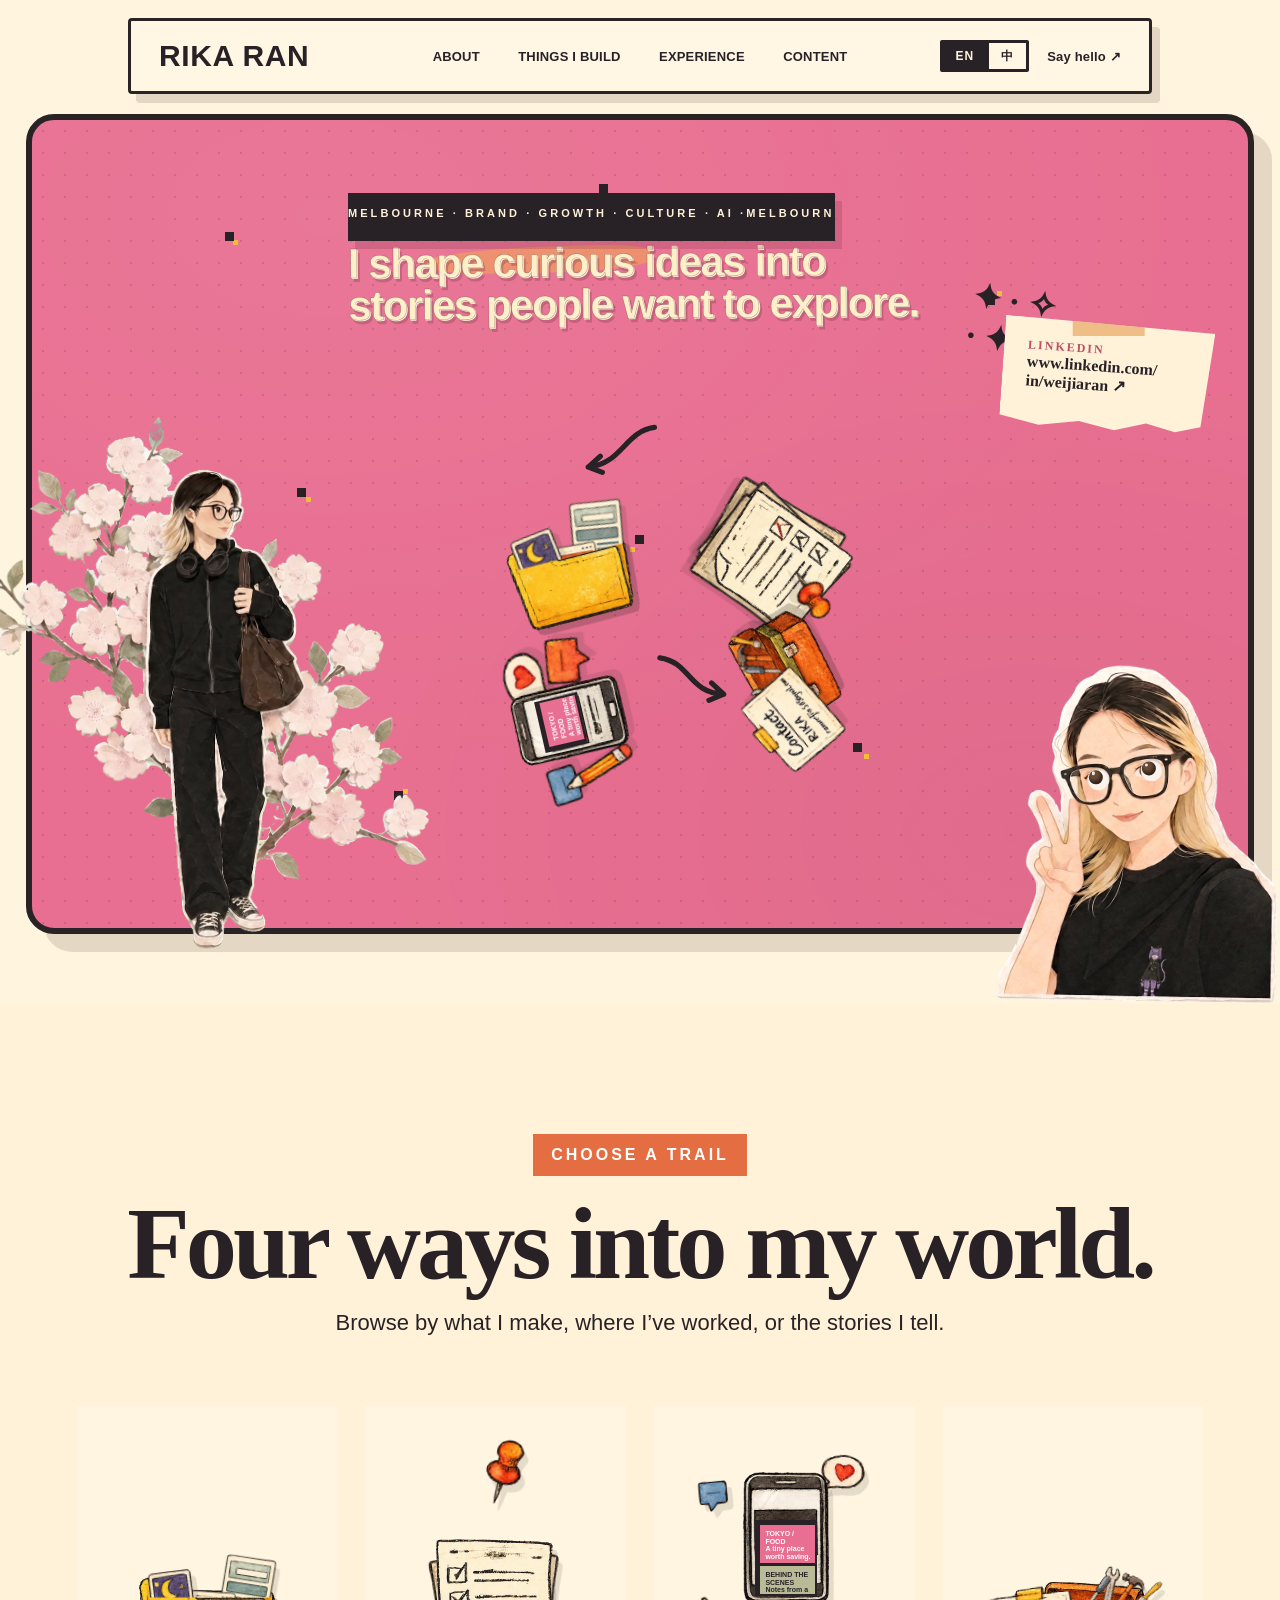
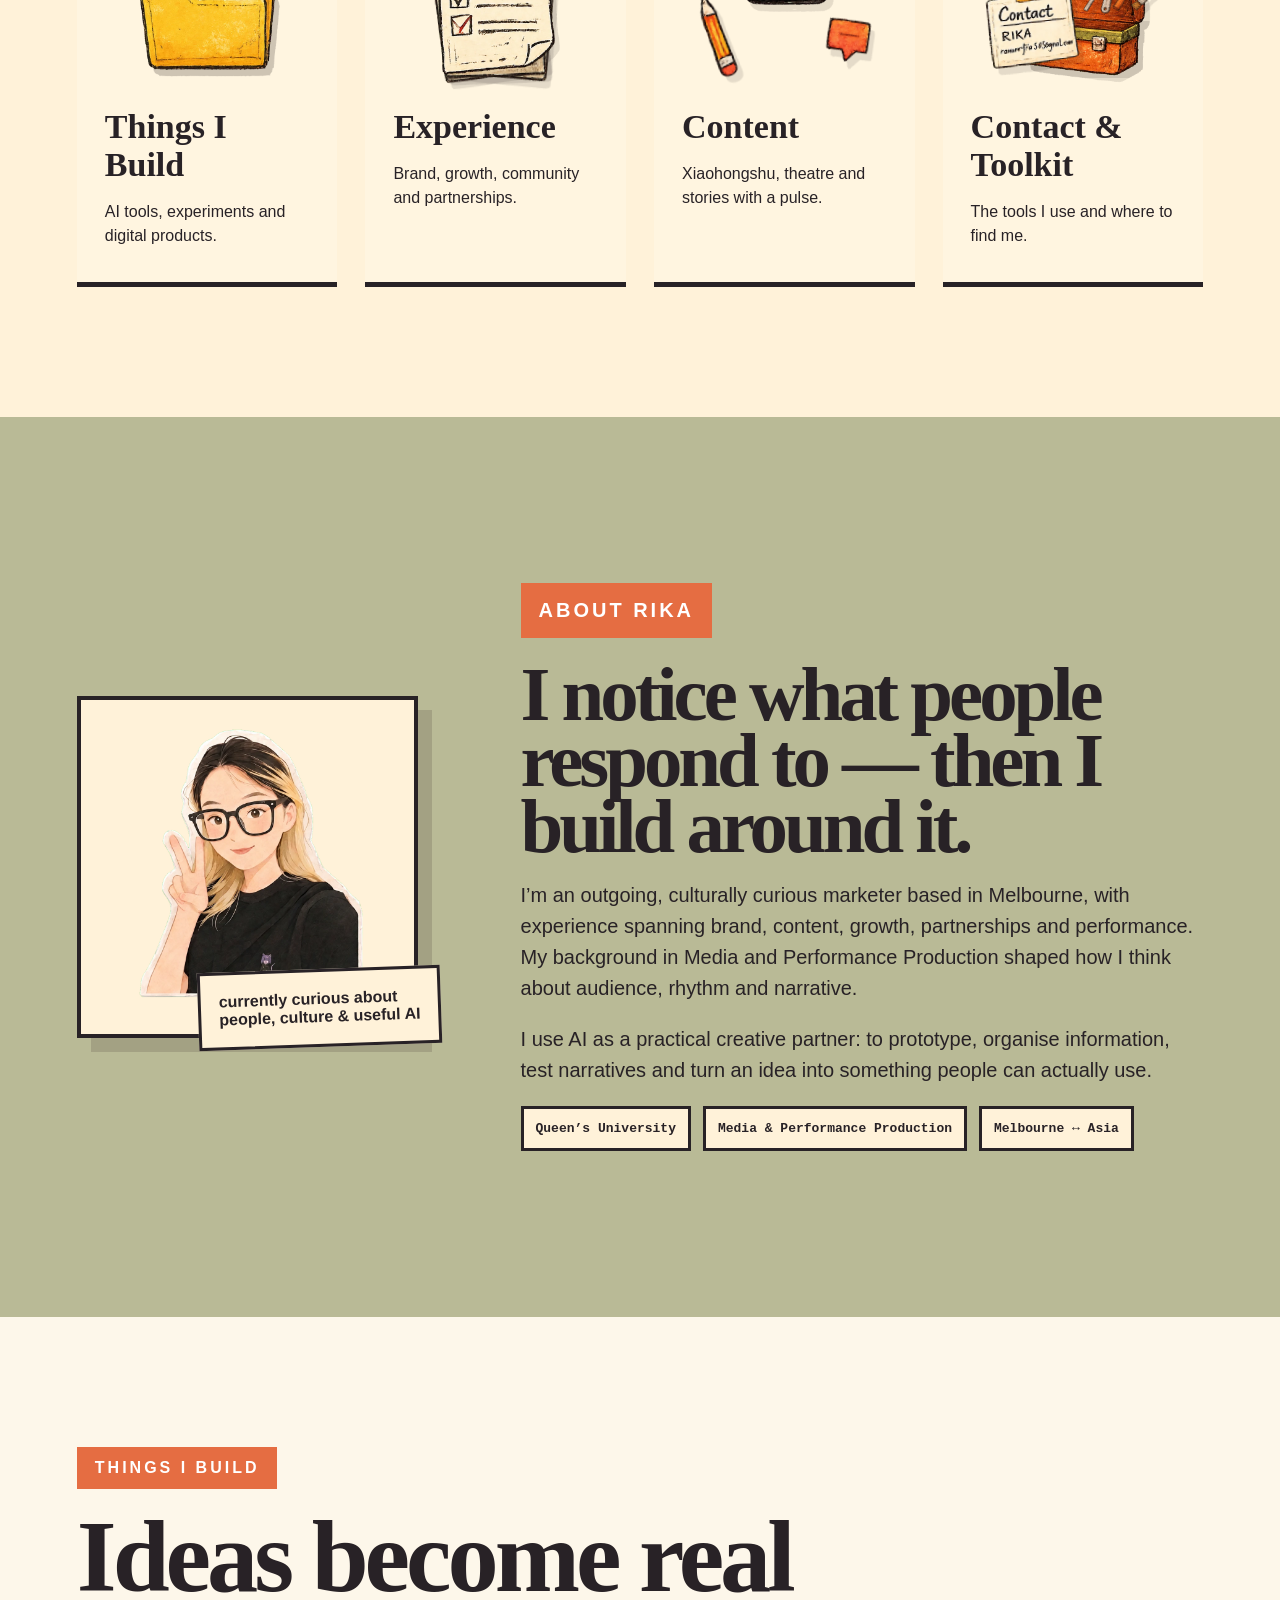
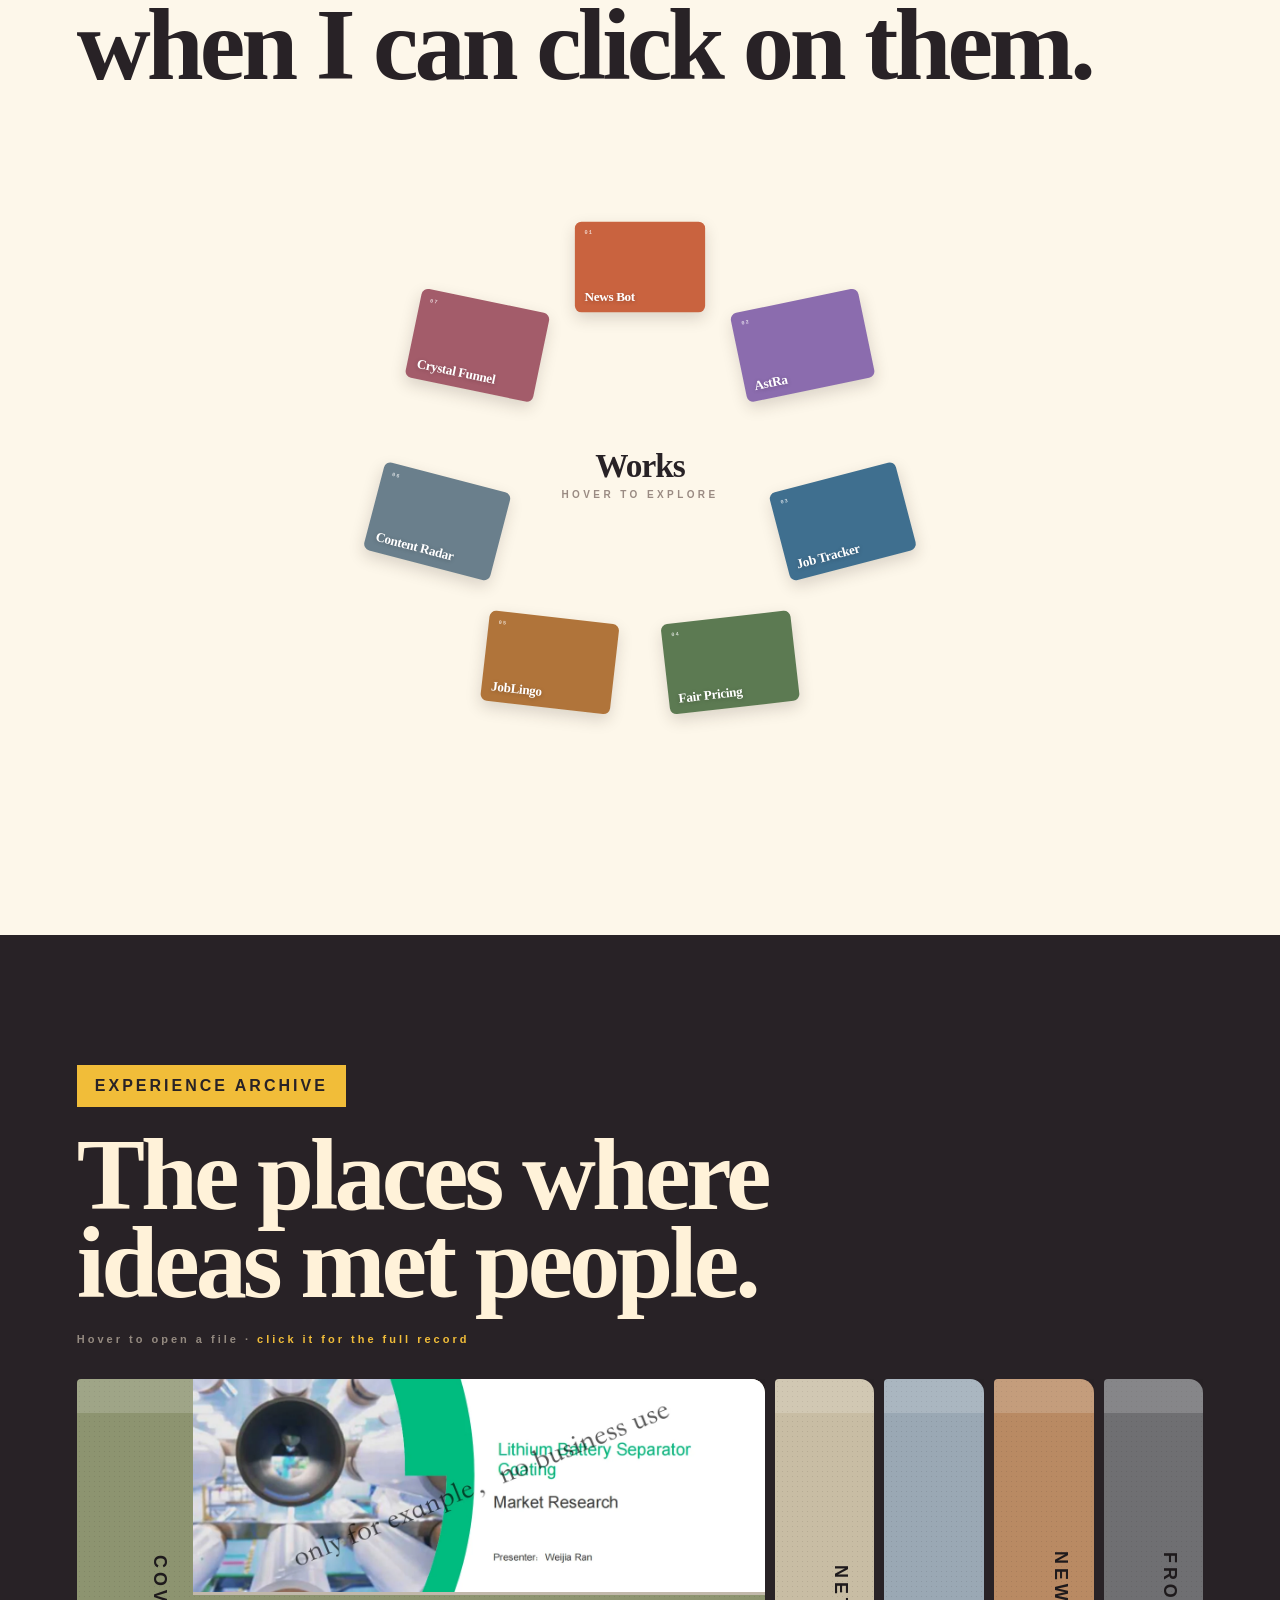
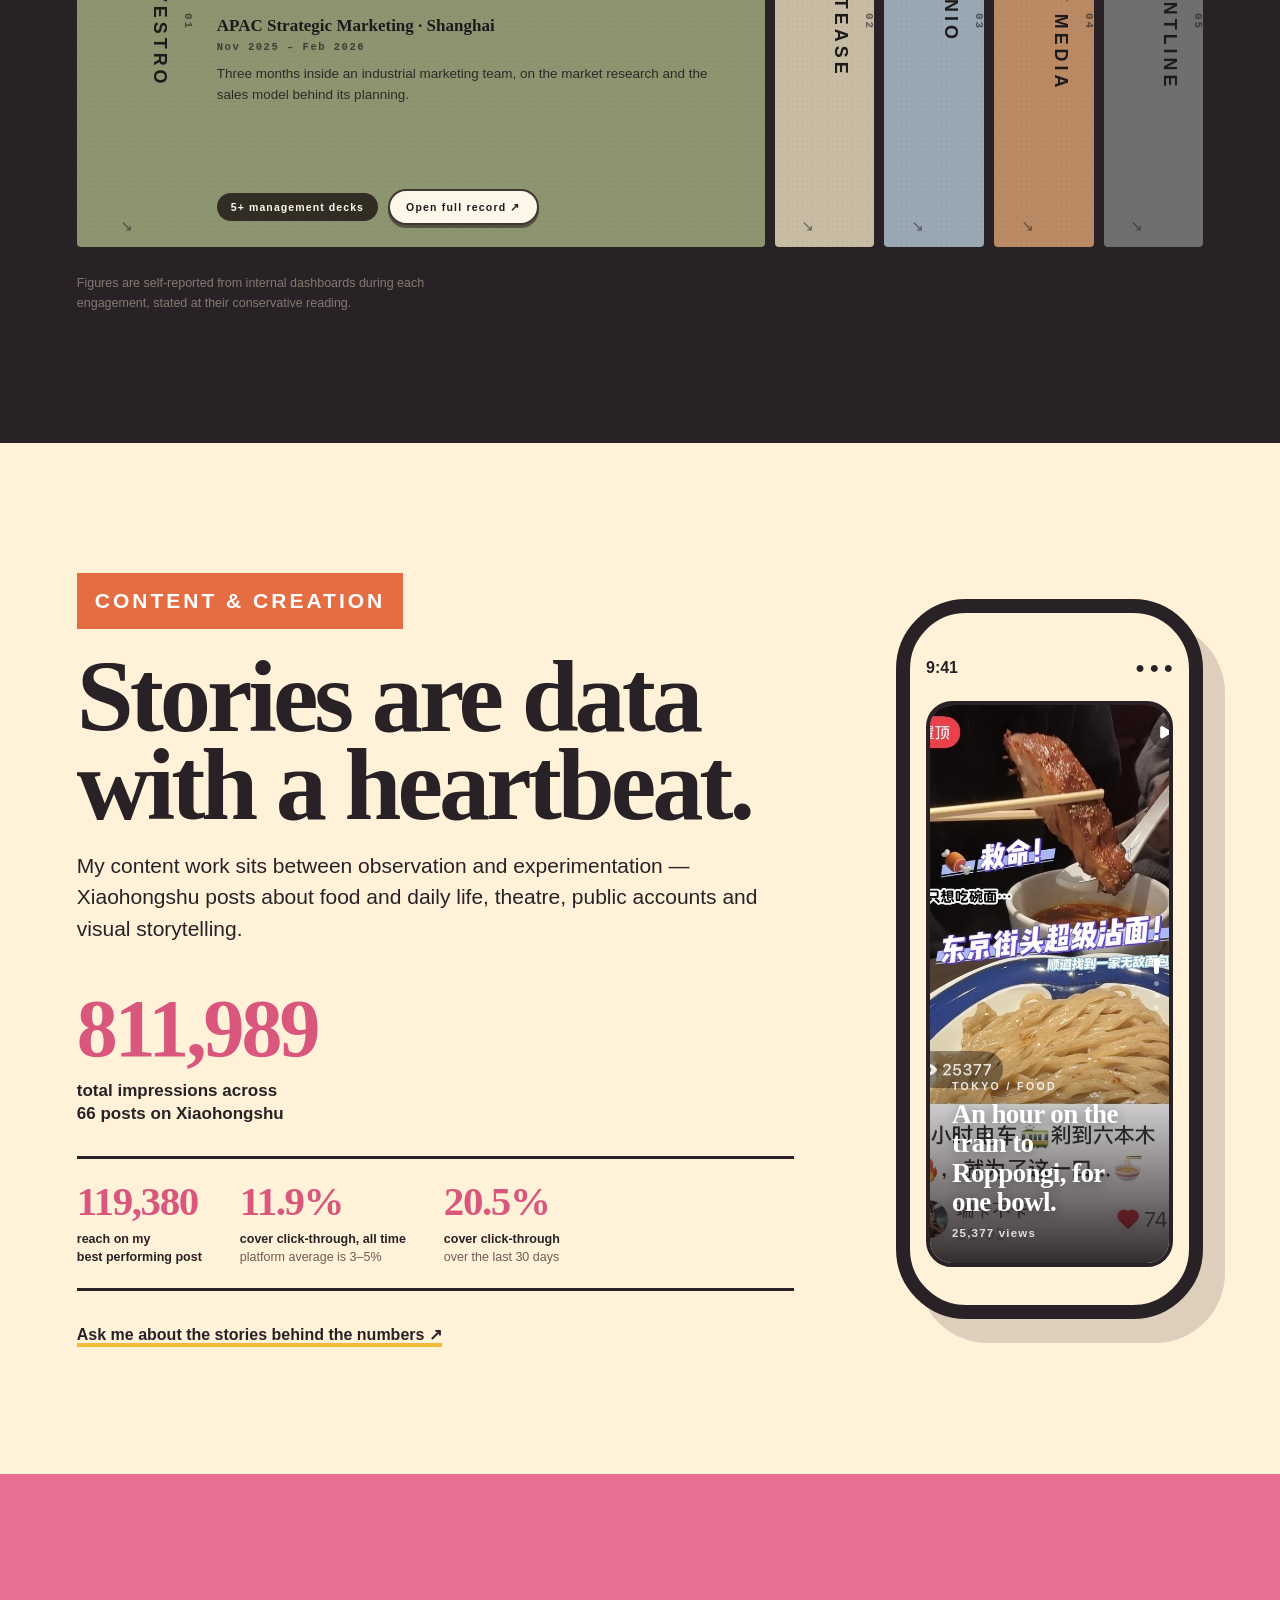
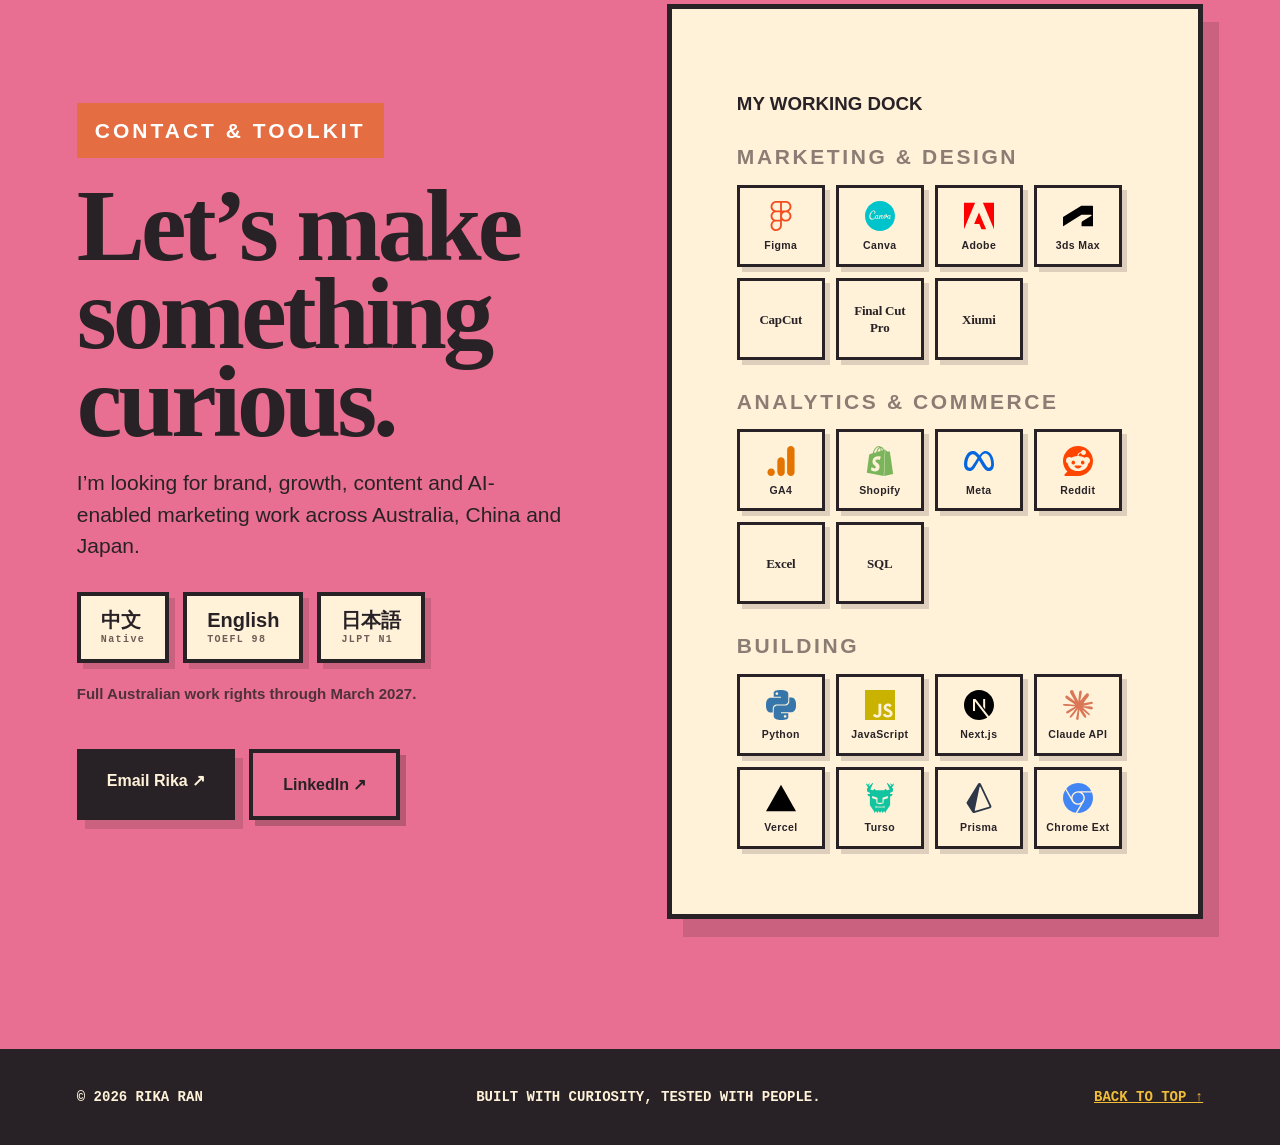
==== commit 8a952390: "Drop record photo frames that have no photo Frontline opened with one photo and three empty frames, " ====
--- a/index.html
+++ b/index.html
@@ -509,7 +509,7 @@
   <script src="i18n.js?v=3"></script>
   <script src="script.js?v=20260820a"></script>
   <script src="build-wheel.js?v=10"></script>
-  <script src="photo-slots.js?v=4"></script>
+  <script src="photo-slots.js?v=5"></script>
   <script src="experience.js?v=4"></script>
   <script src="phone-feed.js?v=3"></script>
   <!-- Stable local portrait asset bindings. Keep layout and motion untouched. -->
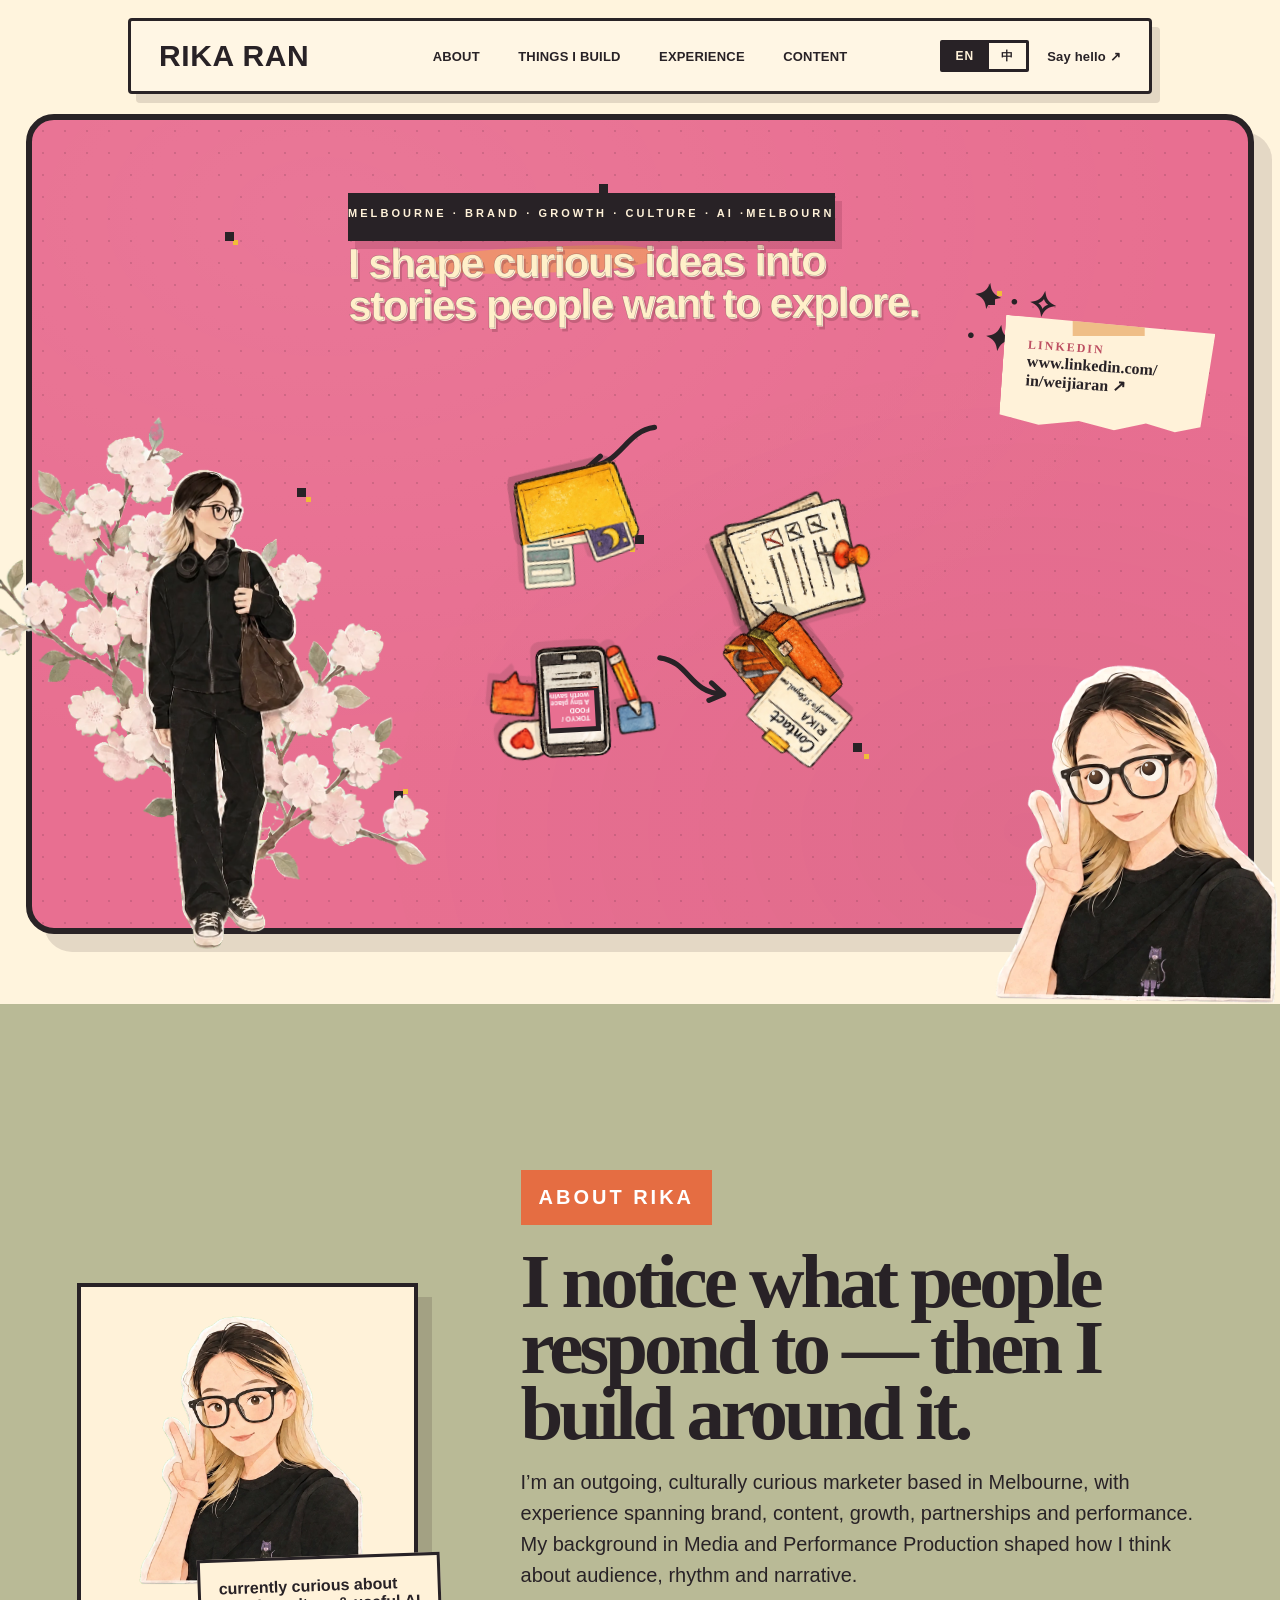
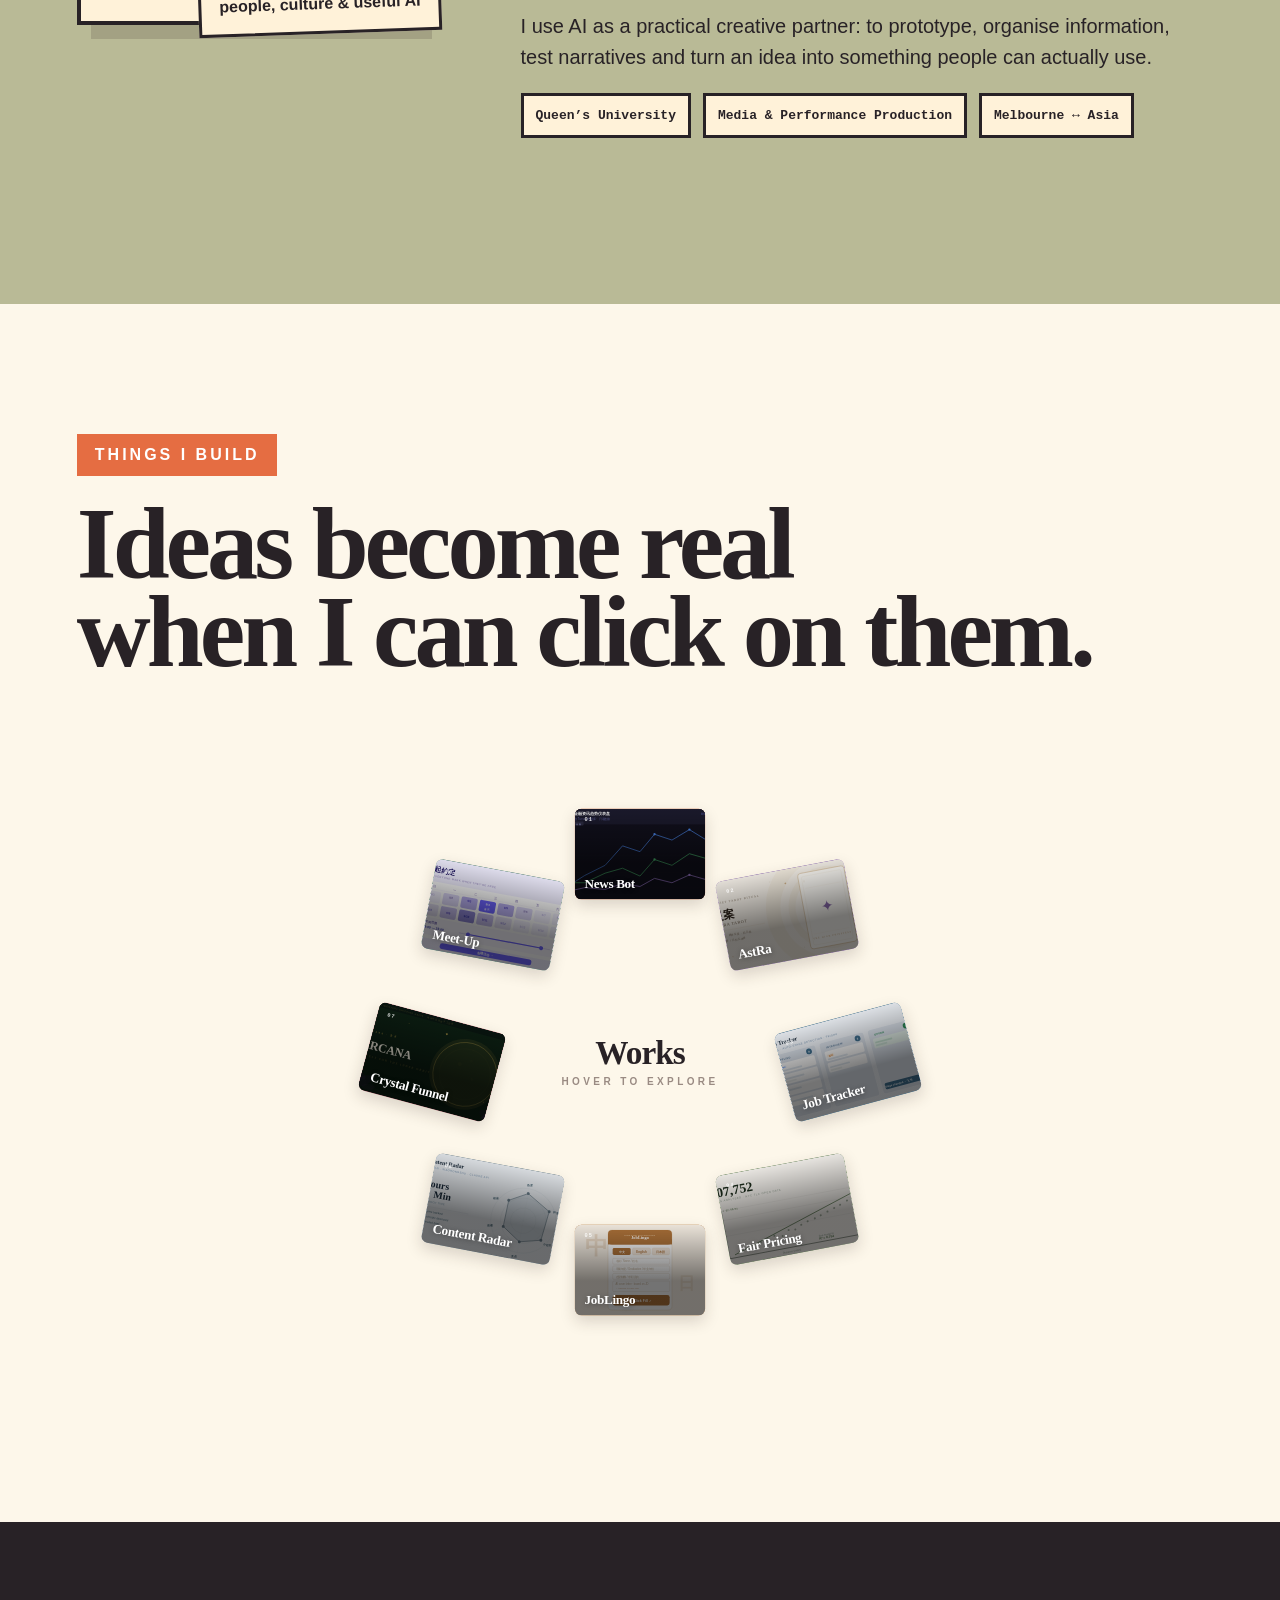
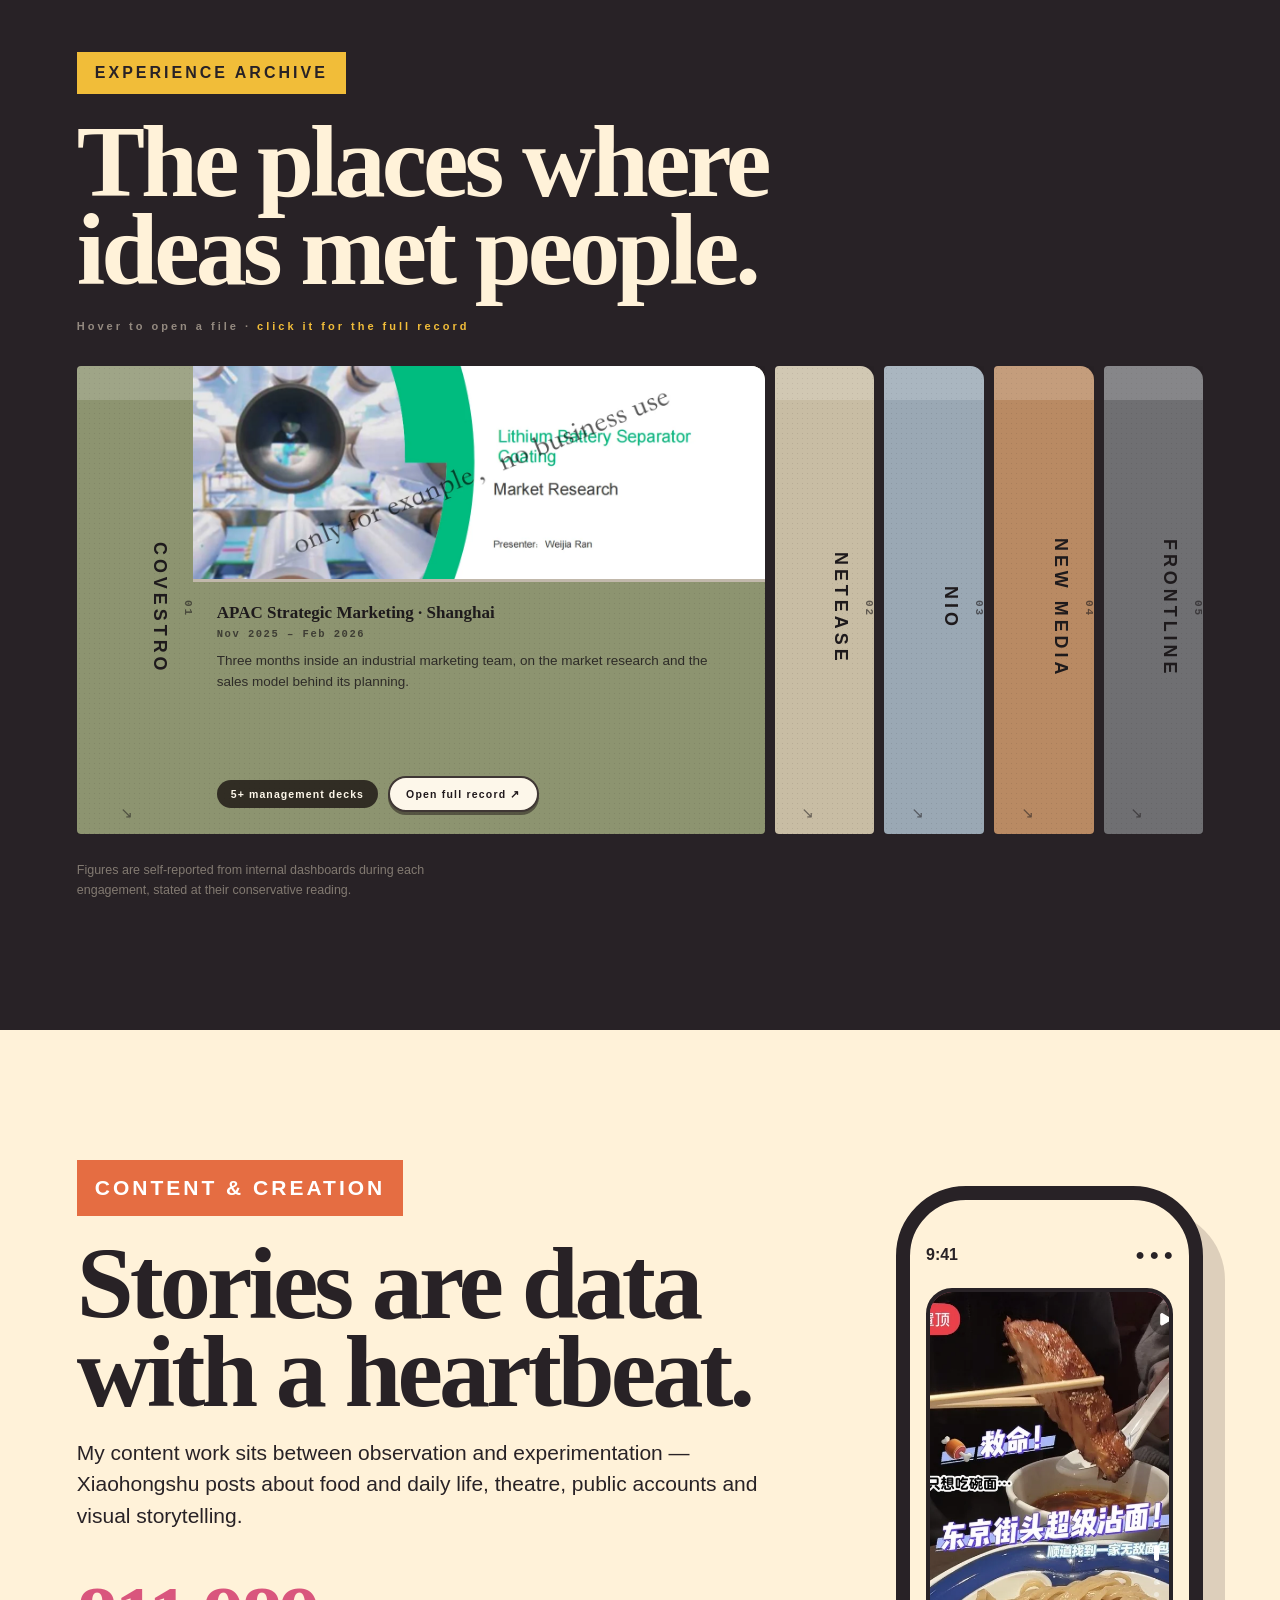
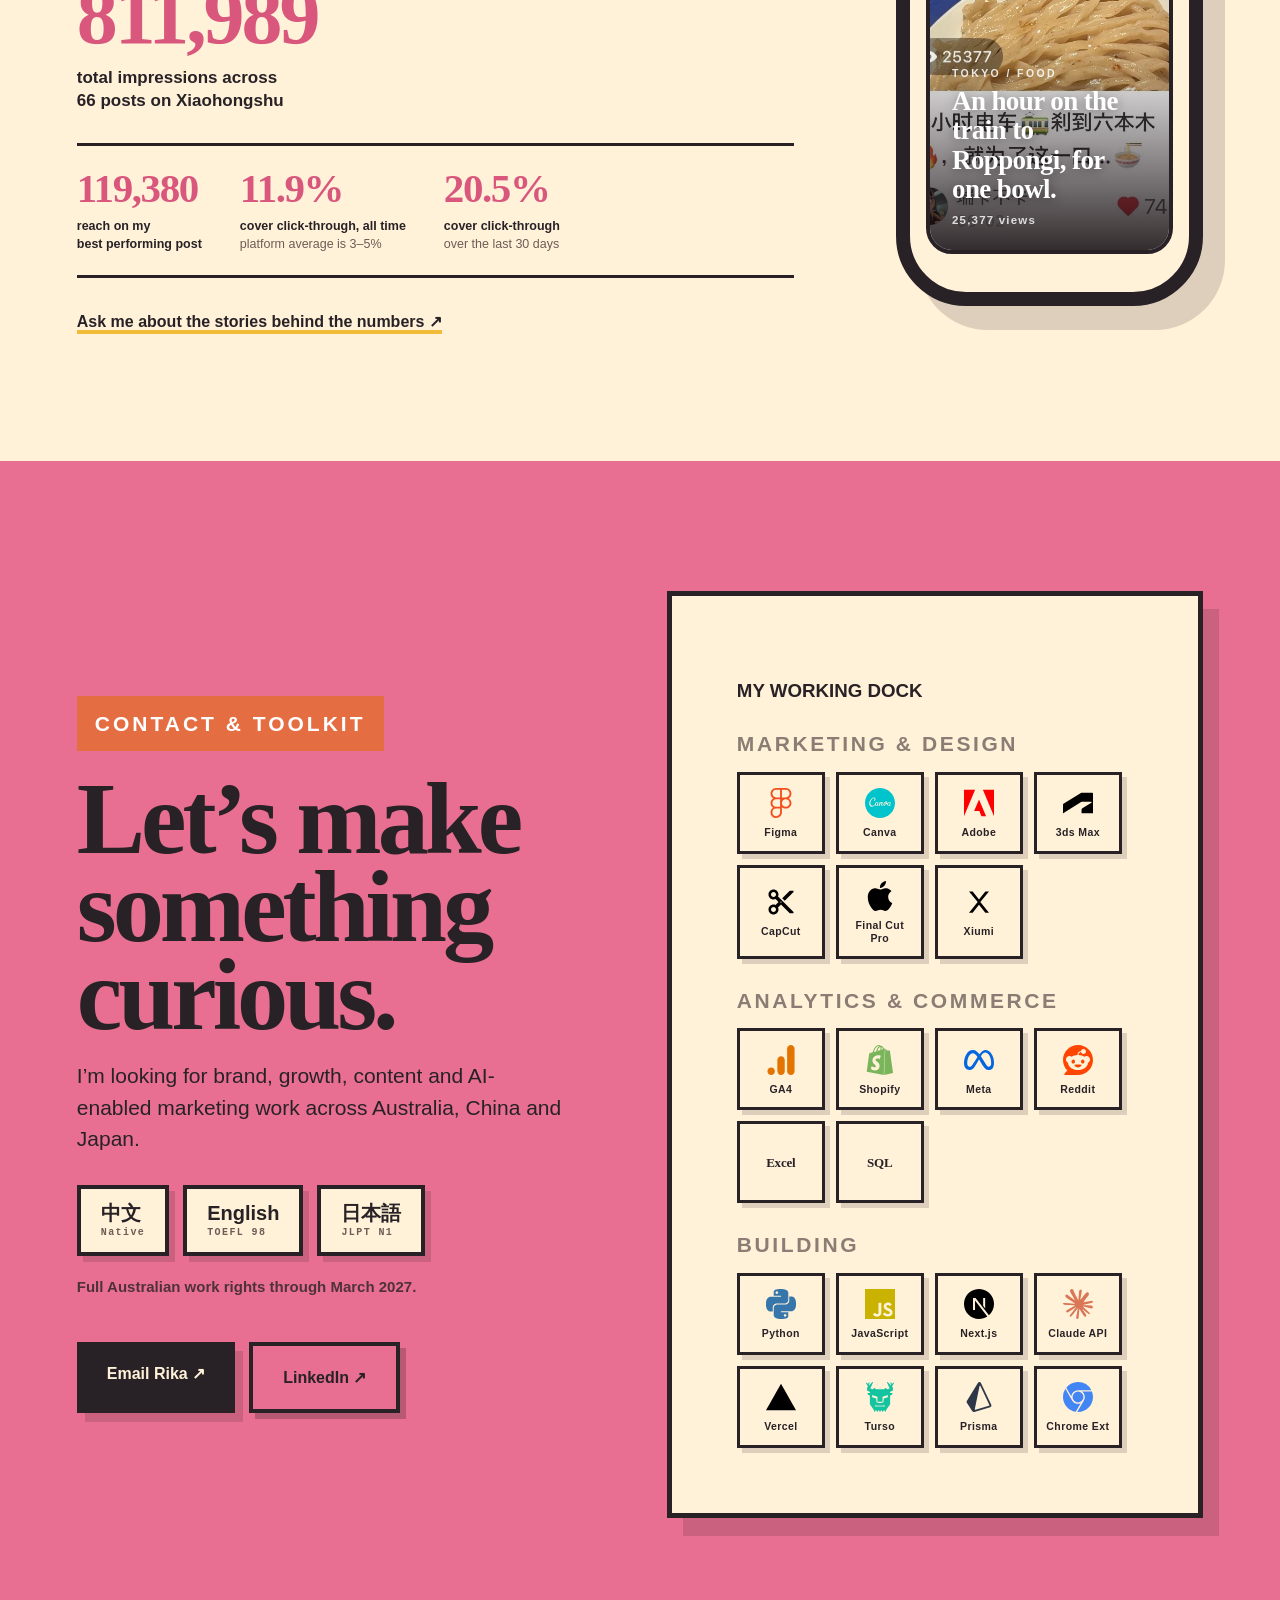
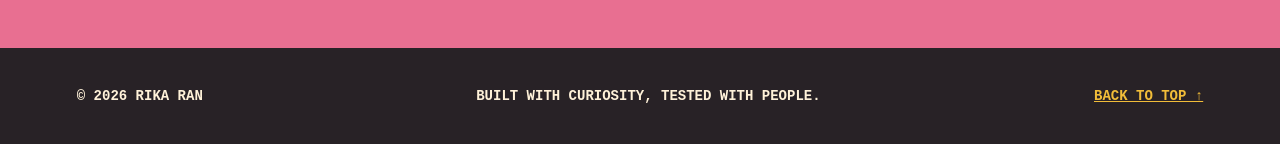
==== commit 533cfc58: "Add project covers, tool logos, Meet-Up project, favicon/OG, section transitions - 8 SVG project cov" ====
--- a/index.html
+++ b/index.html
@@ -5,6 +5,15 @@
   <meta name="viewport" content="width=device-width,initial-scale=1">
   <title>Rika Ran — Creative Marketer & AI Builder</title>
   <meta name="description" content="Rika Ran's portfolio: brand, growth, content and practical AI experiments.">
+  <link rel="icon" href="data:image/svg+xml,<svg xmlns='http://www.w3.org/2000/svg' viewBox='0 0 100 100'><text y='.9em' font-size='90'>✦</text></svg>">
+  <meta property="og:type" content="website">
+  <meta property="og:title" content="Rika Ran — Creative Marketer & AI Builder">
+  <meta property="og:description" content="Rika Ran's portfolio: brand, growth, content and practical AI experiments.">
+  <meta property="og:url" content="https://rikaran.com">
+  <meta property="og:image" content="https://rikaran.com/assets/og-cover.jpg">
+  <meta name="twitter:card" content="summary_large_image">
+  <meta name="twitter:title" content="Rika Ran — Creative Marketer & AI Builder">
+  <meta name="twitter:description" content="Rika Ran's portfolio: brand, growth, content and practical AI experiments.">
   <link rel="stylesheet" href="styles.css?v=20260828a">
   <link rel="stylesheet" href="home-reference.css?v=20260817a">
 </head>
@@ -55,27 +64,6 @@
       <svg class="scribble arrow-two" viewBox="0 0 150 80" aria-hidden="true"><path d="M10 12c47 3 48 51 102 49m0 0-20-16m20 16-22 11"/></svg>
     </section>
 
-    <section id="trails" class="trails section-paper">
-      <p class="kicker" data-zh="四个方向">CHOOSE A TRAIL</p><h2 data-zh="四个方向，随便挑一个进。">Four ways into my world.</h2><p class="lede" data-zh="按作品、经历，或者我写的内容来看。">Browse by what I make, where I’ve worked, or the stories I tell.</p>
-      <div class="trail-grid">
-        <a href="#build" class="trail-card build icon-motion interactive">
-          <div class="icon-stage trail-icon-stage" aria-hidden="true"><img class="folder folder-back" src="assets/layers/things-i-build/01-folder.webp" alt=""><img class="card-a" src="assets/layers/things-i-build/02-night-card.webp" alt=""><img class="card-b" src="assets/layers/things-i-build/04-control-panel-card.webp" alt=""><img class="card-c" src="assets/layers/things-i-build/03-webpage-card.webp" alt=""><img class="folder folder-front" src="assets/layers/things-i-build/01-folder.webp" alt=""></div>
-          <span data-zh="作品">Things I Build</span><p data-zh="AI 工具、自动化工作流、上线的小产品。">AI tools, experiments and digital products.</p>
-        </a>
-        <a href="#experience" class="trail-card experience icon-motion interactive">
-          <div class="icon-stage trail-icon-stage" aria-hidden="true"><img class="paper-rear" src="assets/layers/experience/04-paper-rear.webp" alt=""><img class="paper-left" src="assets/layers/experience/02-paper-left.webp" alt=""><img class="paper-right" src="assets/layers/experience/03-paper-right.webp" alt=""><img class="checklist" src="assets/layers/experience/01-checklist-page.webp" alt=""><img class="pin" src="assets/layers/experience/05-pushpin.webp" alt=""></div>
-          <span data-zh="经历">Experience</span><p data-zh="科思创 · 网易 · 蔚来,以及品牌、增长、社区。">Brand, growth, community and partnerships.</p>
-        </a>
-        <a href="#content" class="trail-card content icon-motion interactive">
-          <div class="icon-stage trail-icon-stage" aria-hidden="true"><img class="bubble-b" src="assets/layers/content/05-blue-message-bubble.webp" alt=""><img class="bubble-a" src="assets/layers/content/04-orange-message-bubble.webp" alt=""><img class="heart" src="assets/layers/content/03-heart-bubble.webp" alt=""><img class="pencil" src="assets/layers/content/02-pencil.webp" alt=""><div class="phone-wrap"><div class="phone-screen"><div class="phone-feed"><i>TOKYO / FOOD<br>A tiny place worth saving.</i><i>BEHIND THE SCENES<br>Notes from a shared stage.</i><i>DAILY OBSERVATION<br>Small signals, real people.</i></div></div><img class="phone" src="assets/layers/content/01-smartphone.webp" alt=""></div></div>
-          <span data-zh="内容">Content</span><p data-zh="小红书 81 万曝光,以及戏剧和公众号。">Xiaohongshu, theatre and stories with a pulse.</p>
-        </a>
-        <a href="#contact" class="trail-card tools icon-motion interactive">
-          <div class="icon-stage trail-icon-stage" aria-hidden="true"><img class="box box-back" src="assets/layers/contact-toolkits/02-toolbox.webp" alt=""><img class="tool wrench" src="assets/layers/contact-toolkits/03-wrench.webp" alt=""><img class="tool screwdriver" src="assets/layers/contact-toolkits/04-screwdriver.webp" alt=""><img class="tool hammer" src="assets/layers/contact-toolkits/05-hammer.webp" alt=""><img class="tool brush" src="assets/layers/contact-toolkits/06-paintbrush.webp" alt=""><img class="box box-front" src="assets/layers/contact-toolkits/02-toolbox.webp" alt=""><img class="contact-card" src="assets/layers/contact-toolkits/01-contact-card.webp" alt=""></div>
-          <span data-zh="联系方式与工具">Contact & Toolkit</span><p data-zh="我的工具栈,以及怎么找到我。">The tools I use and where to find me.</p>
-        </a>
-      </div>
-    </section>
 
     <section id="about" class="about page-section">
       <div class="about-portrait reveal"><img src="assets/portraits/portrait.webp" alt="Illustrated portrait of Rika"><small>currently curious about<br>people, culture & useful AI</small></div>
@@ -89,13 +77,14 @@
           <svg class="rw-arc" aria-hidden="true"><path id="rwArc" d=""></path></svg>
           <div class="rw-float">
             <div class="rw-track" id="rwTrack">
-            <button class="rw-card" type="button" data-key="bot" style="--c:#c9633f"><figure><span class="rw-no">01</span><span class="rw-ttl" data-zh="资讯推送 Bot">News Bot</span></figure></button>
-            <button class="rw-card" type="button" data-key="astra" style="--c:#8b6cae"><figure><span class="rw-no">02</span><span class="rw-ttl" data-zh="AstRa 灵案">AstRa</span></figure></button>
-            <button class="rw-card" type="button" data-key="tracker" style="--c:#3f6f8f"><figure><span class="rw-no">03</span><span class="rw-ttl" data-zh="求职看板">Job Tracker</span></figure></button>
-            <button class="rw-card" type="button" data-key="pricing" style="--c:#5c7a52"><figure><span class="rw-no">04</span><span class="rw-ttl" data-zh="公平定价">Fair Pricing</span></figure></button>
-            <button class="rw-card" type="button" data-key="joblingo" style="--c:#b0743a"><figure><span class="rw-no">05</span><span class="rw-ttl" data-zh="JobLingo">JobLingo</span></figure></button>
-            <button class="rw-card" type="button" data-key="radar" style="--c:#6a7f8c"><figure><span class="rw-no">06</span><span class="rw-ttl" data-zh="内容雷达">Content Radar</span></figure></button>
-            <button class="rw-card" type="button" data-key="crystal" style="--c:#a35c6a"><figure><span class="rw-no">07</span><span class="rw-ttl" data-zh="水晶漏斗">Crystal Funnel</span></figure></button>
+            <button class="rw-card" type="button" data-key="bot" style="--c:#c9633f"><figure><img class="rw-cover" src="assets/covers/bot.svg" alt=""><span class="rw-no">01</span><span class="rw-ttl" data-zh="资讯推送 Bot">News Bot</span></figure></button>
+            <button class="rw-card" type="button" data-key="astra" style="--c:#8b6cae"><figure><img class="rw-cover" src="assets/covers/astra.svg" alt=""><span class="rw-no">02</span><span class="rw-ttl" data-zh="AstRa 灵案">AstRa</span></figure></button>
+            <button class="rw-card" type="button" data-key="tracker" style="--c:#3f6f8f"><figure><img class="rw-cover" src="assets/covers/tracker.svg" alt=""><span class="rw-no">03</span><span class="rw-ttl" data-zh="求职看板">Job Tracker</span></figure></button>
+            <button class="rw-card" type="button" data-key="pricing" style="--c:#5c7a52"><figure><img class="rw-cover" src="assets/covers/pricing.svg" alt=""><span class="rw-no">04</span><span class="rw-ttl" data-zh="公平定价">Fair Pricing</span></figure></button>
+            <button class="rw-card" type="button" data-key="joblingo" style="--c:#b0743a"><figure><img class="rw-cover" src="assets/covers/joblingo.svg" alt=""><span class="rw-no">05</span><span class="rw-ttl" data-zh="JobLingo">JobLingo</span></figure></button>
+            <button class="rw-card" type="button" data-key="radar" style="--c:#6a7f8c"><figure><img class="rw-cover" src="assets/covers/radar.svg" alt=""><span class="rw-no">06</span><span class="rw-ttl" data-zh="内容雷达">Content Radar</span></figure></button>
+            <button class="rw-card" type="button" data-key="crystal" style="--c:#a35c6a"><figure><img class="rw-cover" src="assets/covers/crystal.svg" alt=""><span class="rw-no">07</span><span class="rw-ttl" data-zh="水晶漏斗">Crystal Funnel</span></figure></button>
+            <button class="rw-card" type="button" data-key="meetup" style="--c:#4a7a72"><figure><img class="rw-cover" src="assets/covers/meetup.svg" alt=""><span class="rw-no">08</span><span class="rw-ttl" data-zh="约时间">Meet-Up</span></figure></button>
             </div>
           </div>
           <div class="rw-hub"><b data-zh="作品">Works</b><span data-zh="悬停查看">HOVER TO EXPLORE</span></div>
@@ -108,11 +97,13 @@
           <li data-key="joblingo" data-zh="JobLingo">JobLingo</li>
           <li data-key="radar" data-zh="内容雷达">Content Radar</li>
           <li data-key="crystal" data-zh="水晶漏斗">Crystal Funnel</li>
+          <li data-key="meetup" data-zh="约时间">Meet-Up</li>
           </ul>
         </div>
 
         <div class="rw-detail" id="wheelDetail">
           <article class="wd-panel" data-key="bot">
+            <figure class="wd-cover"><img src="assets/covers/bot.svg" alt=""></figure>
             <small data-zh="自动化 · 内容运营">AUTOMATION &middot; CONTENT OPS</small>
             <h3 data-zh="AI 与金融资讯推送 Bot">AI &amp; Finance News Bot</h3>
             <p data-zh="每天 09:00 自动运行,给两个飞书群分别推送 AI 和金融资讯,已稳定跑在 GitHub Actions 上。流程是:RSS 白名单抓取 → URL 指纹 + 标题相似度去重 → DeepSeek 精选、摘要、打话题标签 → 分群推送。另有每周一的趋势周报和一个数据看板,共用同一个 Turso 云端数据库。">A daily briefing that builds itself. It pulls from a curated RSS whitelist, drops duplicates by URL fingerprint and title similarity, then uses DeepSeek to select, summarise and tag what matters &mdash; pushing two different digests to an AI group and a finance group. A Monday trend report and a dashboard sit on the same database.</p>
@@ -122,6 +113,7 @@
           </article>
 
           <article class="wd-panel" data-key="astra">
+            <figure class="wd-cover"><img src="assets/covers/astra.svg" alt=""></figure>
             <small data-zh="AI 产品 · 0→1 上线">AI PRODUCT &middot; NARRATIVE</small>
             <h3 data-zh="AstRa · 灵案">AstRa &middot; &#28789;&#26696;</h3>
             <p data-zh="已上线的塔罗解读 Web App。核心差异点是「拍照识牌」:用户拍下自己实体牌堆里抽出的牌,由模型识别后解读那一副真实牌阵——线下的仪式感保留,只把解读放到线上。另外自建了一套牌意解读的知识体系,而不是让模型自由发挥。支持选牌阵、自由提问、历史记录。">A tarot reading that respects how people actually read. Most tarot sites are a random number generator with nice art. AstRa lets you photograph the cards you drew from your own deck and reads that spread &mdash; the ritual stays physical, only the interpretation is digital. Choose a spread, ask in your own words, keep a history.</p>
@@ -131,6 +123,7 @@
           </article>
 
           <article class="wd-panel" data-key="tracker">
+            <figure class="wd-cover"><img src="assets/covers/tracker.svg" alt=""></figure>
             <small data-zh="全栈 · 工作流自动化">FULL-STACK &middot; WORKFLOW</small>
             <h3 data-zh="求职看板">Job Tracker</h3>
             <p data-zh="把散在收件箱里的求职进度,变成一个能查的看板。Google 账号登录后有两种同步方式:自己给邮件打标签,或让它扫描收件箱、自动判断每份投递走到了哪一阶段;状态变化推送到飞书。技术上的难点不在界面,而在于如何从格式不一的真人邮件里,稳定地抽出投递状态。">An inbox is a terrible database, so I turned mine into one. Sign in with Google, then sync two ways: label a thread yourself, or let it scan the inbox and infer which stage each application reached. Stage changes ping me on Feishu. The interesting part was never the interface &mdash; it was building a reliable state machine out of messy human email.</p>
@@ -140,6 +133,7 @@
           </article>
 
           <article class="wd-panel" data-key="pricing">
+            <figure class="wd-cover"><img src="assets/covers/pricing.svg" alt=""></figure>
             <small data-zh="数据分析 · 商业决策">DATA &rarr; DECISION</small>
             <h3 data-zh="网约车定价优化:以乘客体验为目标">What Makes a Price Feel Unfair?</h3>
             <p data-zh="墨大商业分析课程的小组项目。用纽约出租车管理局 107,752 条行程记录,合并天气与分区数据,先用多元线性回归还原车费构成(R²=0.754),再转成非线性优化模型——把目标函数设为<em>最小化乘客效用损失</em>而不是平台收入,并加入纽约最低时薪、加价上限等真实约束。最终产出一条可落地的定价公式和敏感性分析,不只是图表。">Surge pricing is an optimisation problem that keeps producing angry customers. Using 107,752 NYC taxi-commission trip records merged with weather and zone data, we modelled how fares are actually built &mdash; then optimised for <em>passenger utility loss</em> instead of platform revenue, under real constraints like New York&rsquo;s minimum wage. It ends in a usable pricing formula, not a chart.</p>
@@ -149,6 +143,7 @@
           </article>
 
           <article class="wd-panel" data-key="joblingo">
+            <figure class="wd-cover"><img src="assets/covers/joblingo.svg" alt=""></figure>
             <small data-zh="AI 产品 · Chrome 插件">AI PRODUCT &middot; CHROME EXTENSION</small>
             <h3 data-zh="JobLingo">JobLingo</h3>
             <p data-zh="中/日/英三语求职助手,Chrome 插件,2026.06 上线。基于个人信息库一键自动填写各公司招聘表单,同样的内容不用反复填。接入 Claude API,按每份 JD 自动生成定制简历措辞和求职信,并内置投递记录看板。">A trilingual job-application assistant. One click fills a company&rsquo;s application form in Chinese, Japanese or English from a personal profile store, so the same details never get typed twice. An AI-powered layer on the Claude API tailors r&eacute;sum&eacute; wording and a cover letter to each job description, and a built-in board keeps track of what went where.</p>
@@ -157,6 +152,7 @@
           </article>
 
           <article class="wd-panel" data-key="radar">
+            <figure class="wd-cover"><img src="assets/covers/radar.svg" alt=""></figure>
             <small data-zh="AI 工作流 · 竞品调研">AI WORKFLOW &middot; CONTENT STRATEGY</small>
             <h3 data-zh="内容雷达">Content Radar</h3>
             <p data-zh="面向创作者的内容情报工具,2026.06 上线。跨抖音和小红书做竞品账号分析、爆款选题发现、内容框架提取,接入 Claude API 自动产出内容简报——把原本要几小时的竞品调研压缩到分钟级。">A creator&rsquo;s research tool that reads across Douyin and Xiaohongshu: competitor account analysis, breakout-topic discovery and content-structure extraction. The Claude API turns what it finds into a written brief, which compresses competitor research from hours into minutes.</p>
@@ -164,7 +160,18 @@
             <p class="wd-tech">Python &middot; Claude API</p>
           </article>
 
+          <article class="wd-panel" data-key="meetup">
+            <figure class="wd-cover"><img src="assets/covers/meetup.svg" alt=""></figure>
+            <small data-zh="排期工具 · 协作">SCHEDULING &middot; TOOL</small>
+            <h3 data-zh="约时间">Meet-Up</h3>
+            <p data-zh="找到所有人都有空的时间，不用在群里来回问。创建活动、分享链接，每个人在时间格子上标自己有空的时段，热力图直接显示最优重叠区间——不需要注册，打开就能用。约好了有撒花动效，还能导出分享卡片。">Finding a time everyone is free usually means a long message thread. Create an event, share a link, everyone marks their slots on a grid, and a heatmap surfaces the best overlap automatically. No account needed. Includes a confetti moment when you lock in a time, and a shareable card to send out.</p>
+            <ul class="wd-metrics"><li><b data-zh="热力图">Heatmap</b><span data-zh="自动找最优时段">auto-overlap</span></li><li><b data-zh="免注册">No signup</b><span data-zh="打开即用">open and go</span></li><li><b data-zh="分享卡片">Share card</b><span data-zh="约好了导出">on lock-in</span></li></ul>
+            <p class="wd-tech">Next.js &middot; TypeScript</p>
+            <a class="wd-link interactive" href="https://meet-up-ri-ka.vercel.app" target="_blank" rel="noreferrer" data-zh="去试试 &#8599;">Try it &#8599;</a>
+          </article>
+
           <article class="wd-panel" data-key="crystal">
+            <figure class="wd-cover"><img src="assets/covers/crystal.svg" alt=""></figure>
             <small data-zh="进行中 · SEO 与转化漏斗">IN PROGRESS &middot; SEO &amp; CONVERSION</small>
             <h3 data-zh="水晶测验漏斗">Crystal Quiz Funnel</h3>
             <p data-zh="自建独立站,内含水晶推荐 quiz 漏斗,转化路径是:内容 → 测验 → 选品 → 定制成品。这个站同时是我的 SEO 练手项目,建站时就按「要被搜到」的目标来做结构。">A standalone store built around a crystal recommendation quiz, where the path runs content &rarr; quiz &rarr; selection &rarr; a made-to-order piece. It is also my testbed for search: the site is being built to be found, not only to look good.</p>
@@ -329,7 +336,7 @@
       <div class="tool-card reveal">
         <h3 data-zh="工具栈">MY WORKING DOCK</h3>
         <p class="tool-label" data-zh="营销与设计">MARKETING &amp; DESIGN</p>
-        <div class="tool-grid"><span class="tool" data-logo="figma"><i class="tool-ico" data-mono="F"><img class="logo" src="assets/logos/figma.svg" alt=""></i><b>Figma</b></span><span class="tool" data-logo="canva"><i class="tool-ico" data-mono="C"><img class="logo" src="assets/logos/canva.svg" alt=""></i><b>Canva</b></span><span class="tool" data-logo="adobe"><i class="tool-ico" data-mono="A"><img class="logo" src="assets/logos/adobe.svg" alt=""></i><b>Adobe</b></span><span class="tool" data-logo="autodesk"><i class="tool-ico" data-mono="3"><img class="logo" src="assets/logos/autodesk.svg" alt=""></i><b>3ds Max</b></span><span class="tool is-word" data-logo="capcut"><i class="tool-ico" data-mono="C"></i><b>CapCut</b></span><span class="tool is-word" data-logo="finalcutpro"><i class="tool-ico" data-mono="F"></i><b>Final Cut Pro</b></span><span class="tool is-word" data-logo="xiumi"><i class="tool-ico" data-mono="X"></i><b>Xiumi</b></span></div>
+        <div class="tool-grid"><span class="tool" data-logo="figma"><i class="tool-ico" data-mono="F"><img class="logo" src="assets/logos/figma.svg" alt=""></i><b>Figma</b></span><span class="tool" data-logo="canva"><i class="tool-ico" data-mono="C"><img class="logo" src="assets/logos/canva.svg" alt=""></i><b>Canva</b></span><span class="tool" data-logo="adobe"><i class="tool-ico" data-mono="A"><img class="logo" src="assets/logos/adobe.svg" alt=""></i><b>Adobe</b></span><span class="tool" data-logo="autodesk"><i class="tool-ico" data-mono="3"><img class="logo" src="assets/logos/autodesk.svg" alt=""></i><b>3ds Max</b></span><span class="tool" data-logo="capcut"><i class="tool-ico" data-mono="C"><img class="logo" src="assets/logos/capcut.svg" alt=""></i><b>CapCut</b></span><span class="tool" data-logo="finalcutpro"><i class="tool-ico" data-mono="F"><img class="logo" src="assets/logos/finalcutpro.svg" alt=""></i><b>Final Cut Pro</b></span><span class="tool" data-logo="xiumi"><i class="tool-ico" data-mono="X"><img class="logo" src="assets/logos/xiumi.svg" alt=""></i><b>Xiumi</b></span></div>
         <p class="tool-label" data-zh="数据与电商">ANALYTICS &amp; COMMERCE</p>
         <div class="tool-grid"><span class="tool" data-logo="googleanalytics"><i class="tool-ico" data-mono="G"><img class="logo" src="assets/logos/googleanalytics.svg" alt=""></i><b>GA4</b></span><span class="tool" data-logo="shopify"><i class="tool-ico" data-mono="S"><img class="logo" src="assets/logos/shopify.svg" alt=""></i><b>Shopify</b></span><span class="tool" data-logo="meta"><i class="tool-ico" data-mono="M"><img class="logo" src="assets/logos/meta.svg" alt=""></i><b>Meta</b></span><span class="tool" data-logo="reddit"><i class="tool-ico" data-mono="R"><img class="logo" src="assets/logos/reddit.svg" alt=""></i><b>Reddit</b></span><span class="tool is-word"><b>Excel</b></span><span class="tool is-word"><b>SQL</b></span></div>
         <p class="tool-label" data-zh="开发">BUILDING</p>
@@ -527,6 +534,22 @@
     })();
   </script>
   <script src="portrait-fix.js?v=20260814c"></script>
+  <script>
+  (function(){
+    if(window.matchMedia('(prefers-reduced-motion:reduce)').matches)return;
+    var io=new IntersectionObserver(function(entries){
+      entries.forEach(function(e){
+        if(!e.isIntersecting)return;
+        e.target.classList.add('is-revealed');
+        io.unobserve(e.target);
+      });
+    },{threshold:0.06,rootMargin:'0px 0px -30px 0px'});
+    document.querySelectorAll('.page-section').forEach(function(el){
+      el.classList.add('will-reveal');
+      io.observe(el);
+    });
+  })();
+  </script>
 
 
 </body>
--- a/styles.css
+++ b/styles.css
@@ -13,7 +13,7 @@
 .experience-section{background:var(--ink);color:var(--paper)}.experience-section .kicker{background:var(--yellow);color:var(--ink)}.nio{background:#e1c360}.netease{background:#aeb89c}.gps{background:var(--blue)}
 .content-section{background:var(--paper);display:grid;grid-template-columns:1.4fr .6fr;gap:8vw;align-items:center}.content-copy p{font-size:21px;line-height:1.5;max-width:850px}.content-copy a{font-weight:900;border-bottom:4px solid var(--yellow)}.big-stat{display:flex;align-items:center;gap:30px;margin:55px 0;font:900 clamp(72px,10vw,150px)/1 Georgia;color:var(--pink2)}.big-stat span{font:900 20px/1.1 Arial;color:var(--ink)}.content-phone{height:720px;border:14px solid var(--ink);border-radius:70px;background:var(--paper);padding:52px 26px 30px;box-shadow:22px 24px 0 var(--shadow);overflow:hidden}.phone-top{font-weight:900;margin-bottom:24px}.phone-top span{float:right}.phone-scroll{height:550px;overflow-y:auto;scroll-snap-type:y mandatory;scrollbar-width:none}.phone-scroll article{min-height:500px;padding:180px 35px 35px;color:white;background:linear-gradient(#ca6384,#713b4d);border:5px solid var(--ink);scroll-snap-align:start;margin-bottom:20px}.phone-scroll article:nth-child(2){background:linear-gradient(#777b57,#38392a)}.phone-scroll article:nth-child(3){background:linear-gradient(#dd8258,#8f442d)}.phone-scroll h3{font:900 34px/1 Georgia,serif}.content-phone>b{display:block;text-align:center;padding-top:14px;font-family:monospace}
 .contact-section{background:var(--pink);display:grid;grid-template-columns:1fr 1.1fr;gap:8vw;align-items:center}.contact-section p{font-size:21px;line-height:1.5}.button{display:inline-block;margin-top:18px;padding:22px 30px;background:var(--ink);color:var(--paper);font-weight:900;box-shadow:8px 9px 0 var(--shadow)}.tool-card{background:var(--paper);border:5px solid var(--ink);padding:65px;box-shadow:16px 18px 0 var(--shadow);transform:rotate(1deg)}footer{background:var(--ink);color:var(--paper);padding:40px 6vw;display:flex;justify-content:space-between;font:800 14px monospace}footer a{color:var(--yellow);text-decoration:underline}
-.reveal{opacity:0;transform:translateY(45px);transition:opacity .7s,transform .7s}.reveal.visible{opacity:1;transform:none}.pixel-cursor{position:fixed;z-index:1000;left:0;top:0;width:22px;height:30px;pointer-events:none;opacity:0;clip-path:polygon(0 0,0 100%,28% 76%,45% 100%,59% 92%,42% 67%,76% 66%);background:linear-gradient(90deg,var(--ink) 0 27%,var(--yellow) 27%);filter:drop-shadow(2px 2px 0 rgba(0,0,0,.12));will-change:transform}.pixel-cursor.active{background:linear-gradient(90deg,var(--ink) 0 27%,var(--orange) 27%);transform:scale(1.15)}
+.reveal{opacity:0;transform:translateY(45px);transition:opacity .7s,transform .7s}.reveal.visible{opacity:1;transform:none}.will-reveal{opacity:0;transform:translateY(30px)}.will-reveal.is-revealed{transition:opacity .9s cubic-bezier(.22,.75,.2,1),transform .9s cubic-bezier(.22,.75,.2,1);opacity:1;transform:none}.pixel-cursor{position:fixed;z-index:1000;left:0;top:0;width:22px;height:30px;pointer-events:none;opacity:0;clip-path:polygon(0 0,0 100%,28% 76%,45% 100%,59% 92%,42% 67%,76% 66%);background:linear-gradient(90deg,var(--ink) 0 27%,var(--yellow) 27%);filter:drop-shadow(2px 2px 0 rgba(0,0,0,.12));will-change:transform}.pixel-cursor.active{background:linear-gradient(90deg,var(--ink) 0 27%,var(--orange) 27%);transform:scale(1.15)}
 @keyframes marquee{to{transform:translateX(-50%)}}@media(pointer:fine){html.custom-cursor,html.custom-cursor a,html.custom-cursor button{cursor:none}.pixel-cursor{opacity:1}}
 @media(max-width:1050px){.site-header nav{display:none}.hero{width:calc(100% - 28px);height:900px;max-height:none}.hero h1{left:15%;top:130px}.marquee{left:15%;width:70%}.hero-portals{left:17%;width:66%}.left-portrait{width:30%}.right-portrait{width:32%}.linkedin-note{display:none}.page-section,.section-paper{padding:110px 35px}.trail-grid{grid-template-columns:1fr 1fr}.about,.content-section,.contact-section,.project-board{grid-template-columns:1fr}.featured-project{grid-template-columns:1fr}.content-section .content-phone{width:min(500px,100%);margin:auto}}
 @media(max-width:650px){.site-header{top:8px;margin:8px auto 16px;width:calc(100% - 20px);grid-template-columns:1fr auto;padding:14px}.brand{font-size:26px}.hello{font-size:14px}.hero{height:850px;min-height:0}.hero h1{left:7%;right:7%;top:110px;font-size:38px}.marquee{top:55px;left:6%;width:88%}.marquee span{font-size:11px}.hero-portals{top:30%;left:7%;width:86%;height:65%;column-gap:8%}.left-portrait,.right-portrait{opacity:.3;width:48%}.sparkles,.scribble{display:none}.icon-title{width:92%}.trail-grid{grid-template-columns:1fr}.page-section h2,.section-paper h2{font-size:54px;letter-spacing:-2px}.about{grid-template-columns:1fr}.project-board{margin-top:45px}.featured-project{padding-top:55px}.astra-art{min-height:340px}.experience-section{padding-left:18px;padding-right:18px}.content-section{grid-template-columns:1fr}.content-phone{height:640px}.contact-section{grid-template-columns:1fr}.tool-card{padding:30px}footer{gap:24px;flex-direction:column}.pixel-cursor{display:none}}
@@ -47,9 +47,13 @@
   background:var(--c,#e8e2d6);cursor:pointer;overflow:hidden;z-index:2;
   box-shadow:0 14px 34px rgba(48,34,30,.17);
   transition:transform .7s cubic-bezier(.22,.75,.2,1),opacity .5s,box-shadow .4s}
-.rw-card figure{margin:0;width:100%;height:100%;display:grid;align-content:space-between;padding:20px 22px;text-align:left}
-.rw-card .rw-no{font:900 12px/1 monospace;letter-spacing:2.5px;color:rgba(255,255,255,.72)}
-.rw-card .rw-ttl{font:900 30px/1.04 Georgia,serif;letter-spacing:-.8px;color:#fff;text-shadow:0 2px 10px rgba(30,20,20,.22)}
+.rw-card figure{margin:0;width:100%;height:100%;display:grid;align-content:space-between;padding:20px 22px;text-align:left;position:relative}
+.rw-card figure::after{content:'';position:absolute;inset:0;background:linear-gradient(to top,rgba(0,0,0,.55) 38%,rgba(0,0,0,.08) 100%);z-index:1;pointer-events:none}
+.rw-card .rw-cover{position:absolute;inset:0;width:100%;height:100%;object-fit:cover;z-index:0}
+.rw-card .rw-no{font:900 12px/1 monospace;letter-spacing:2.5px;color:rgba(255,255,255,.85);position:relative;z-index:2}
+.rw-card .rw-ttl{font:900 30px/1.04 Georgia,serif;letter-spacing:-.8px;color:#fff;text-shadow:0 2px 12px rgba(0,0,0,.35);position:relative;z-index:2}
+.wd-cover{margin:0 0 22px;border-radius:10px;overflow:hidden;aspect-ratio:16/9;max-width:100%}
+.wd-cover img{width:100%;height:100%;object-fit:cover;display:block}
 .rw-card.is-focus{box-shadow:0 22px 48px rgba(48,34,30,.26)}
 .rw-hub{position:absolute;left:50%;top:50%;transform:translate(-50%,-50%);z-index:5;text-align:center;pointer-events:none;transition:opacity .45s}
 .rw.is-focus .rw-hub{opacity:0}
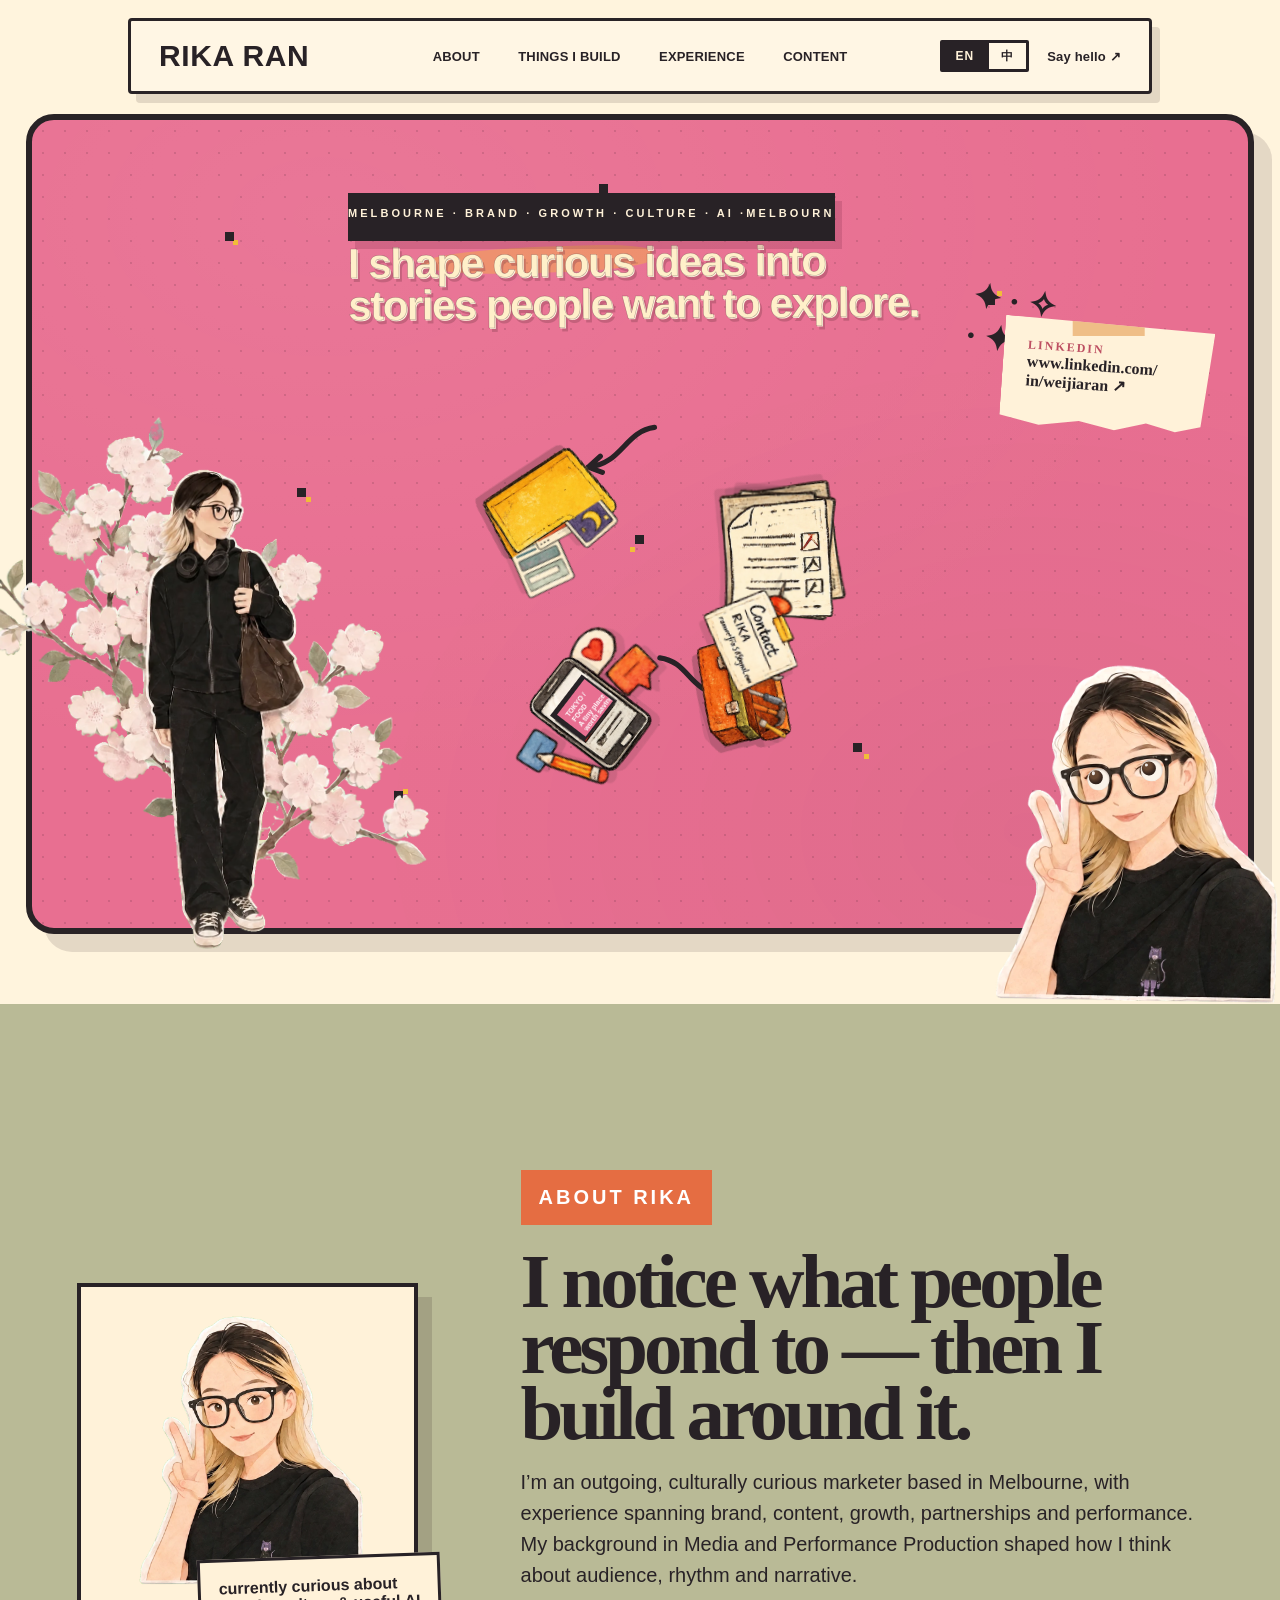
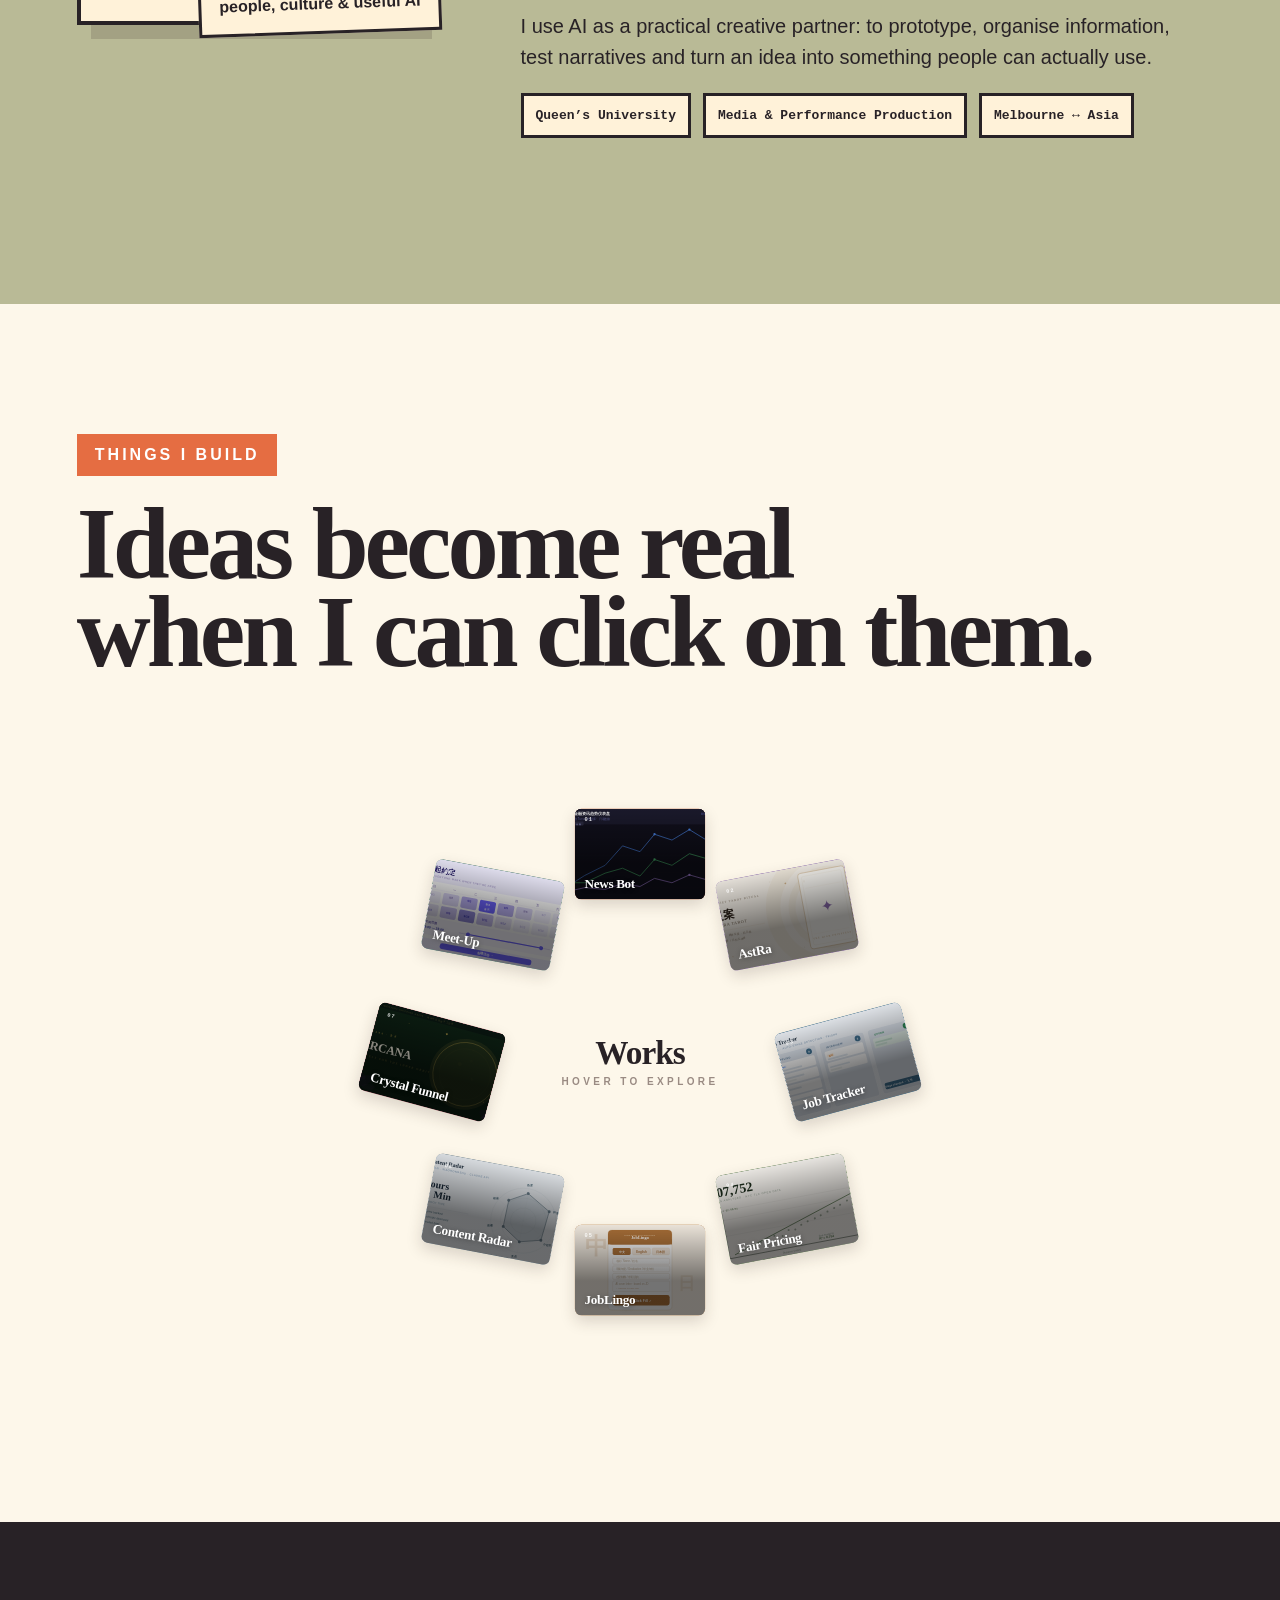
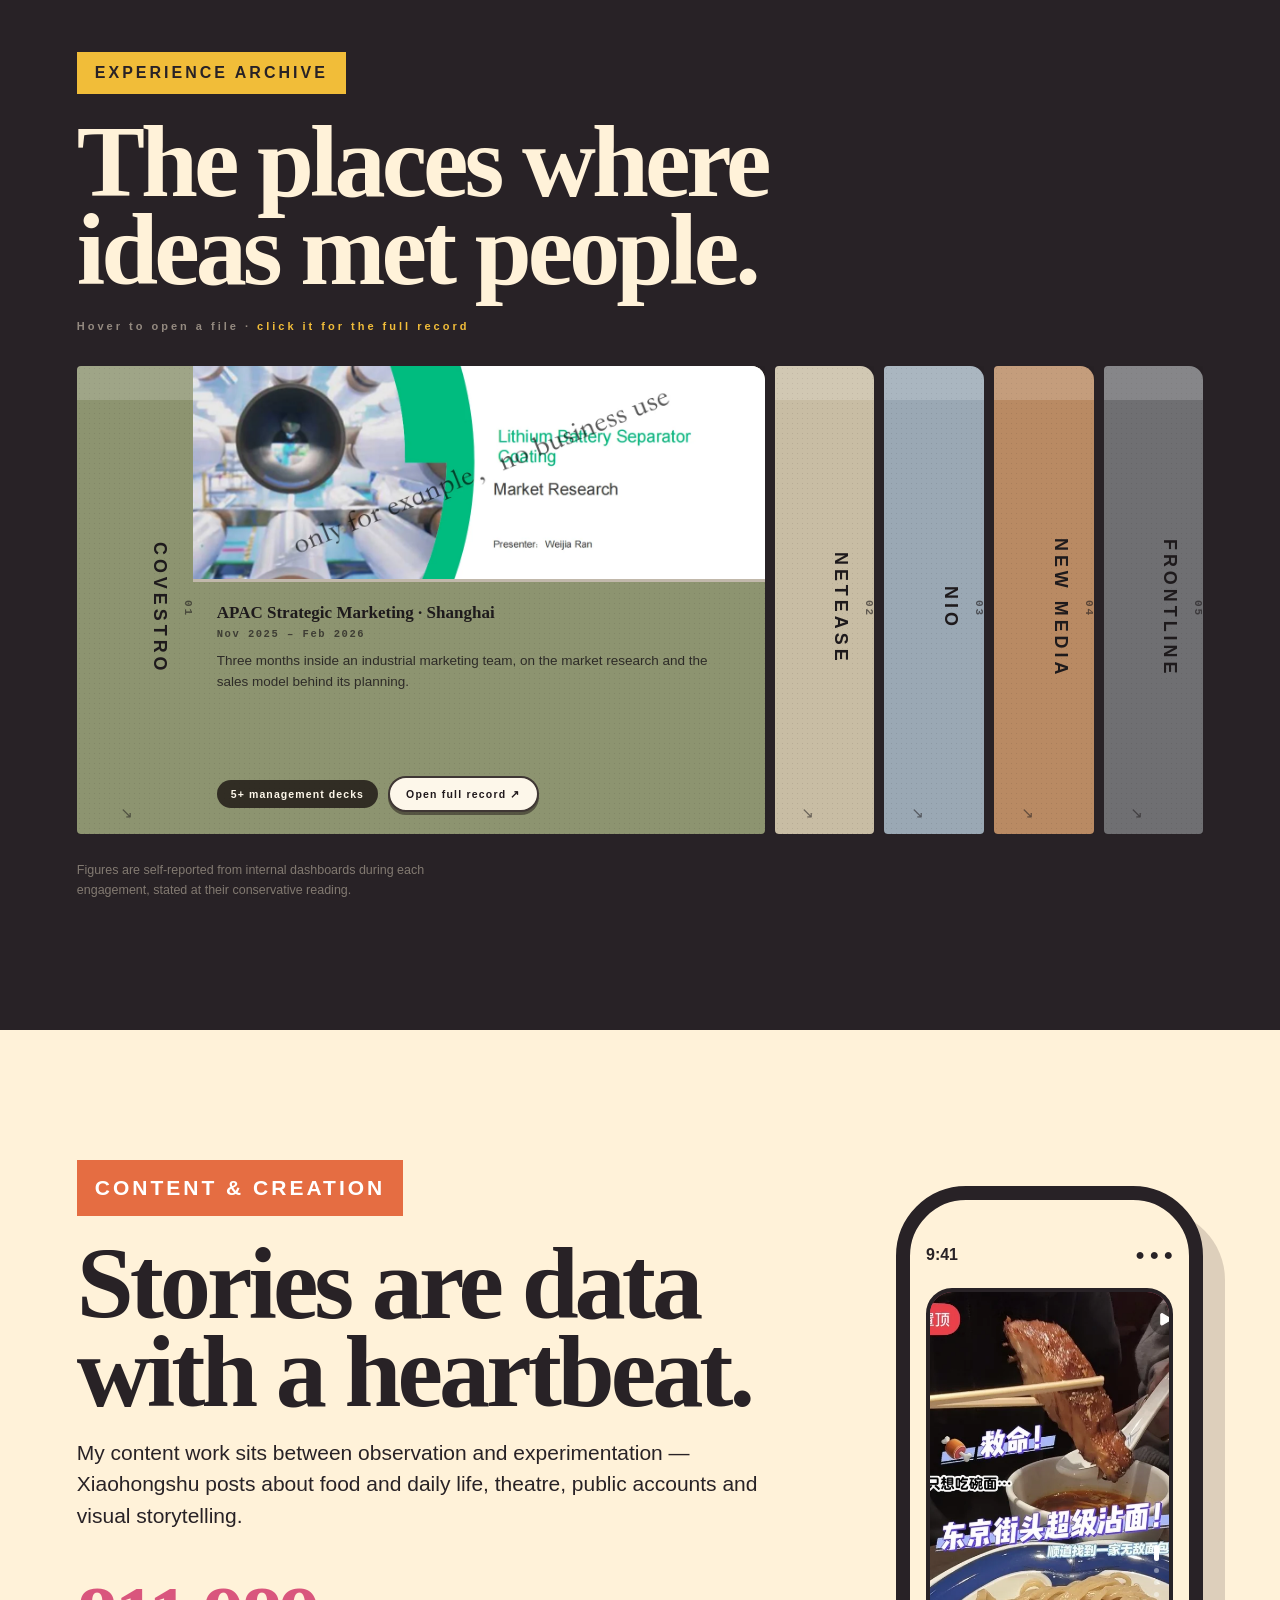
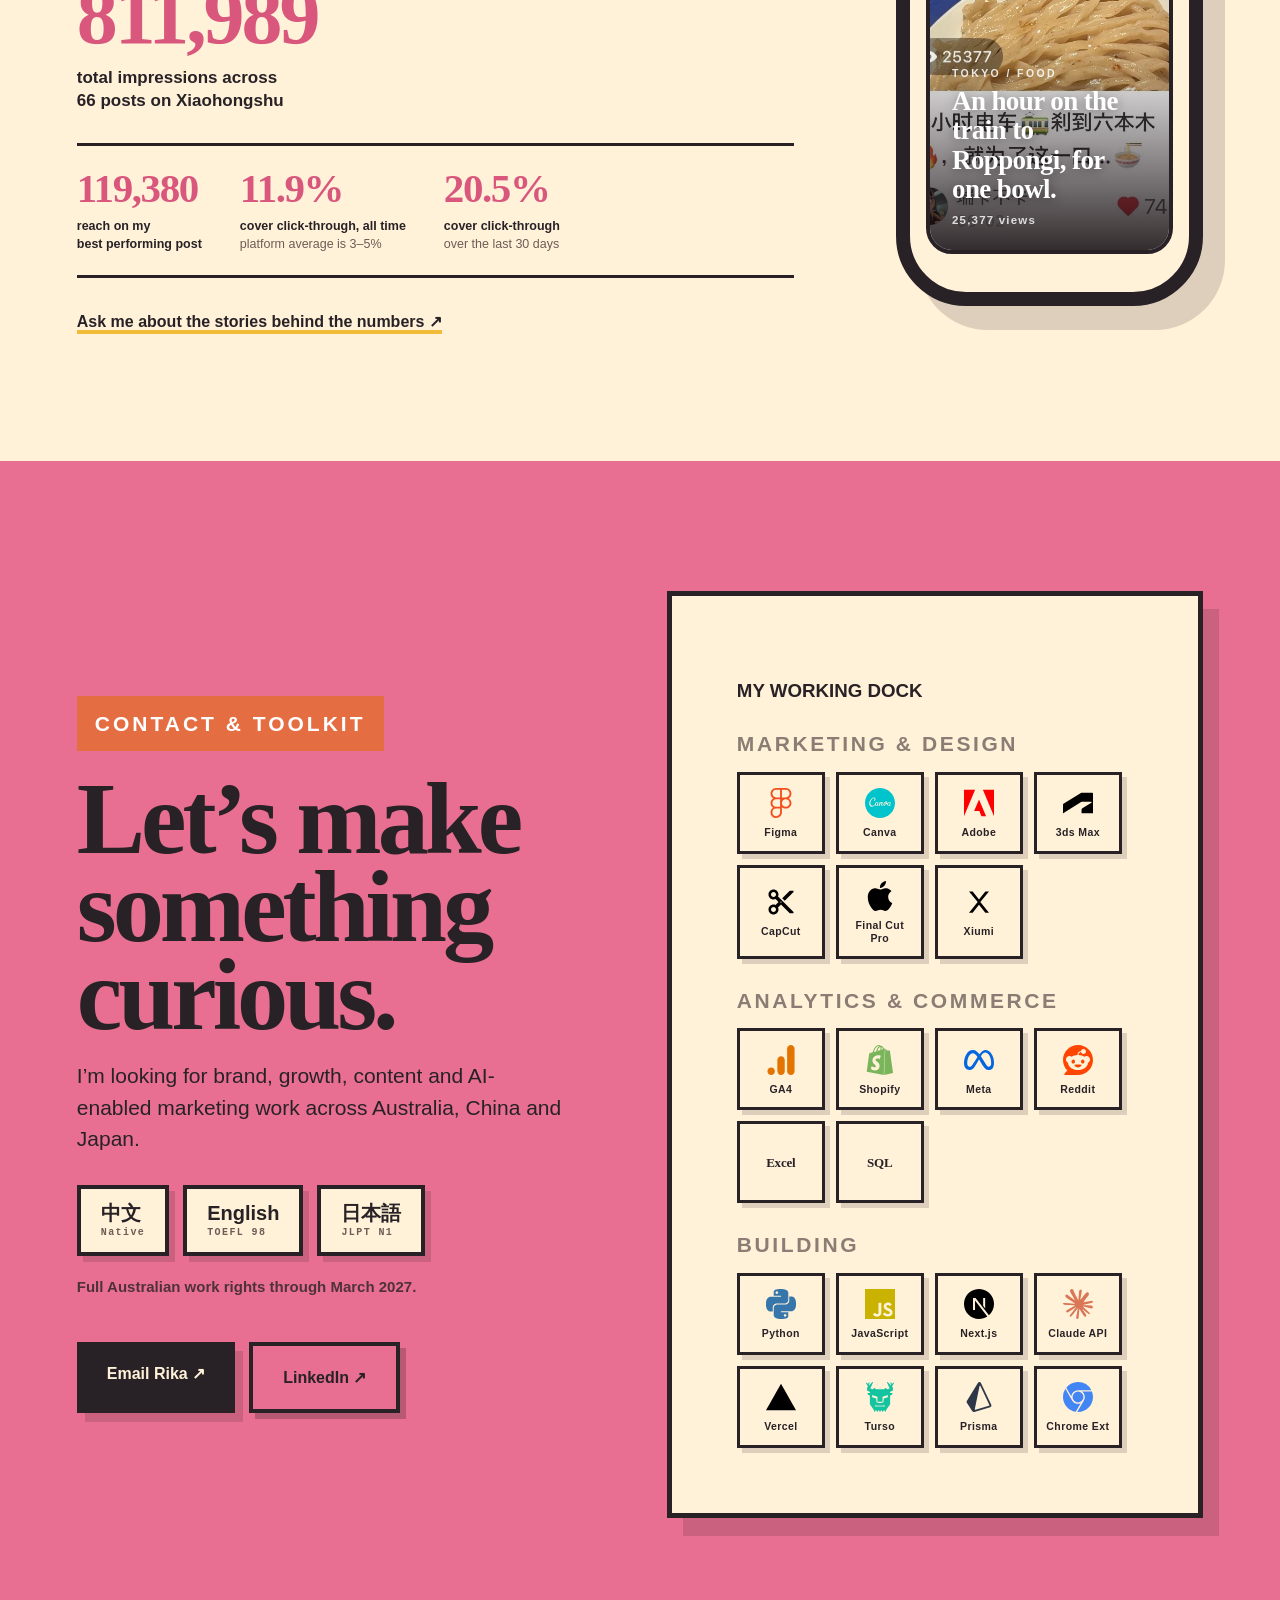
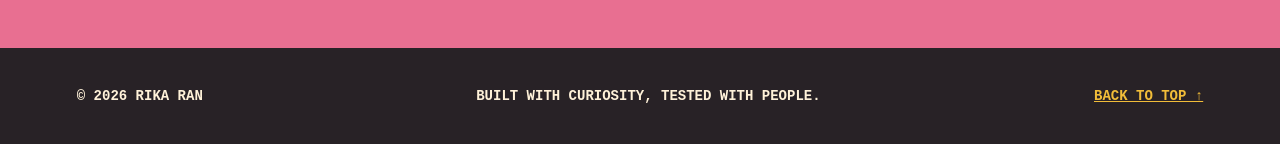
==== commit e96ed272: "Fix section reveal: replace IntersectionObserver with scroll listener build-wheel.js scroll-lock pre" ====
--- a/index.html
+++ b/index.html
@@ -537,17 +537,23 @@
   <script>
   (function(){
     if(window.matchMedia('(prefers-reduced-motion:reduce)').matches)return;
-    var io=new IntersectionObserver(function(entries){
-      entries.forEach(function(e){
-        if(!e.isIntersecting)return;
-        e.target.classList.add('is-revealed');
-        io.unobserve(e.target);
-      });
-    },{threshold:0.06,rootMargin:'0px 0px -30px 0px'});
+    var pending=[];
     document.querySelectorAll('.page-section').forEach(function(el){
       el.classList.add('will-reveal');
-      io.observe(el);
+      pending.push(el);
     });
+    function check(){
+      var vh=window.innerHeight;
+      pending=pending.filter(function(el){
+        if(el.getBoundingClientRect().top<vh*0.92){
+          el.classList.add('is-revealed');
+          return false;
+        }
+        return true;
+      });
+    }
+    check();
+    window.addEventListener('scroll',check,{passive:true});
   })();
   </script>
 
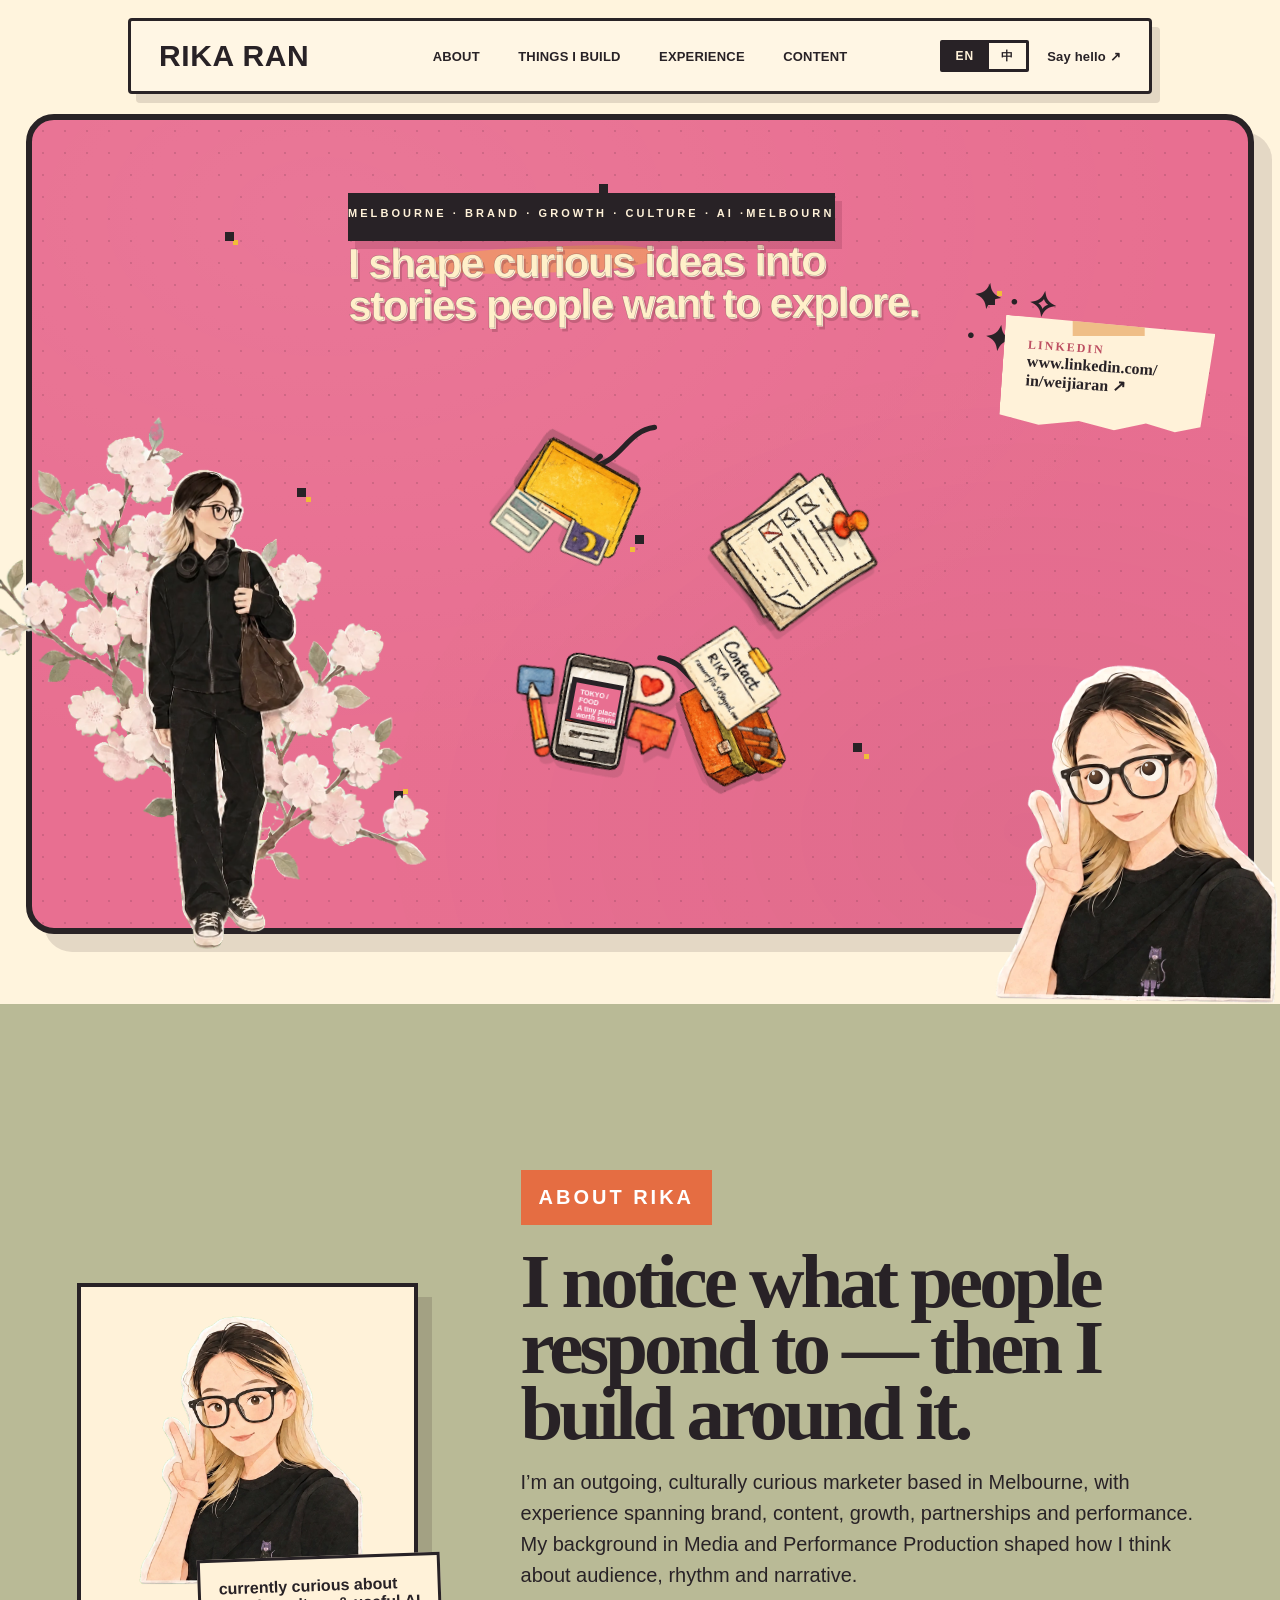
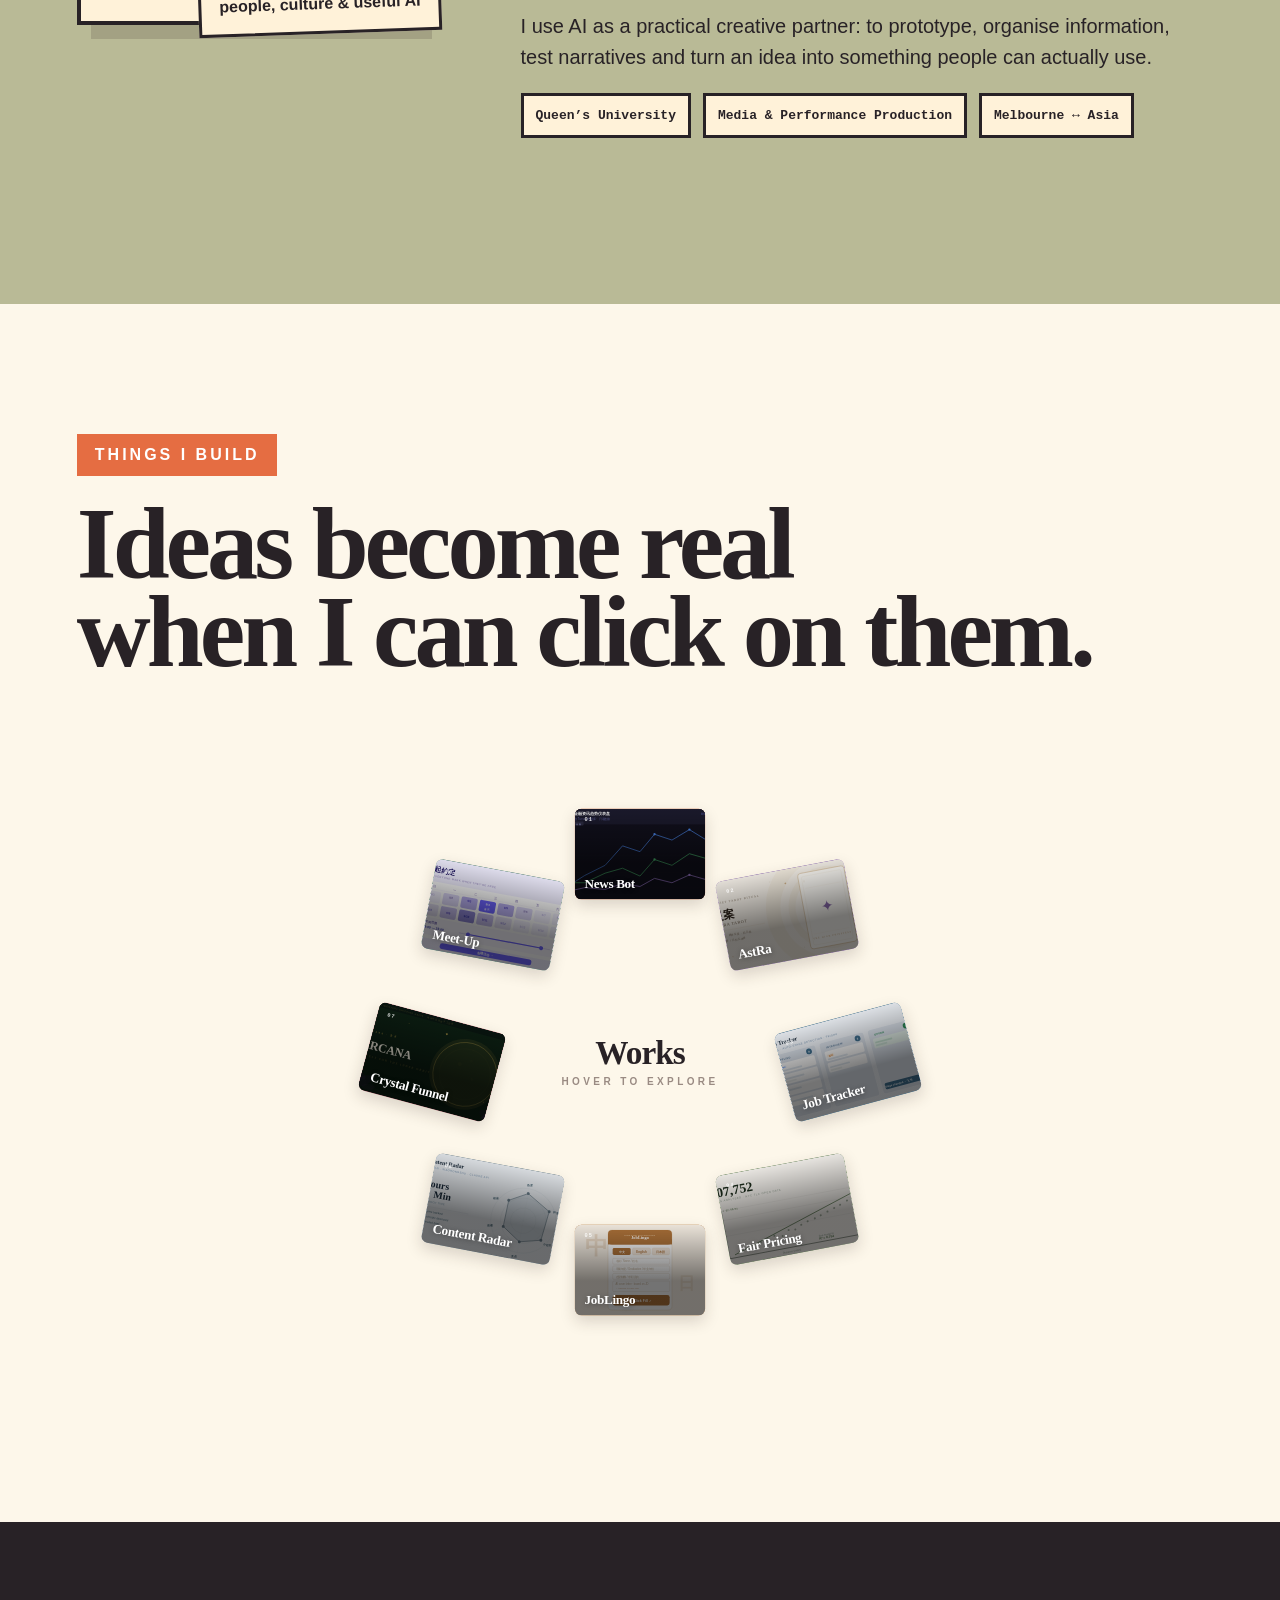
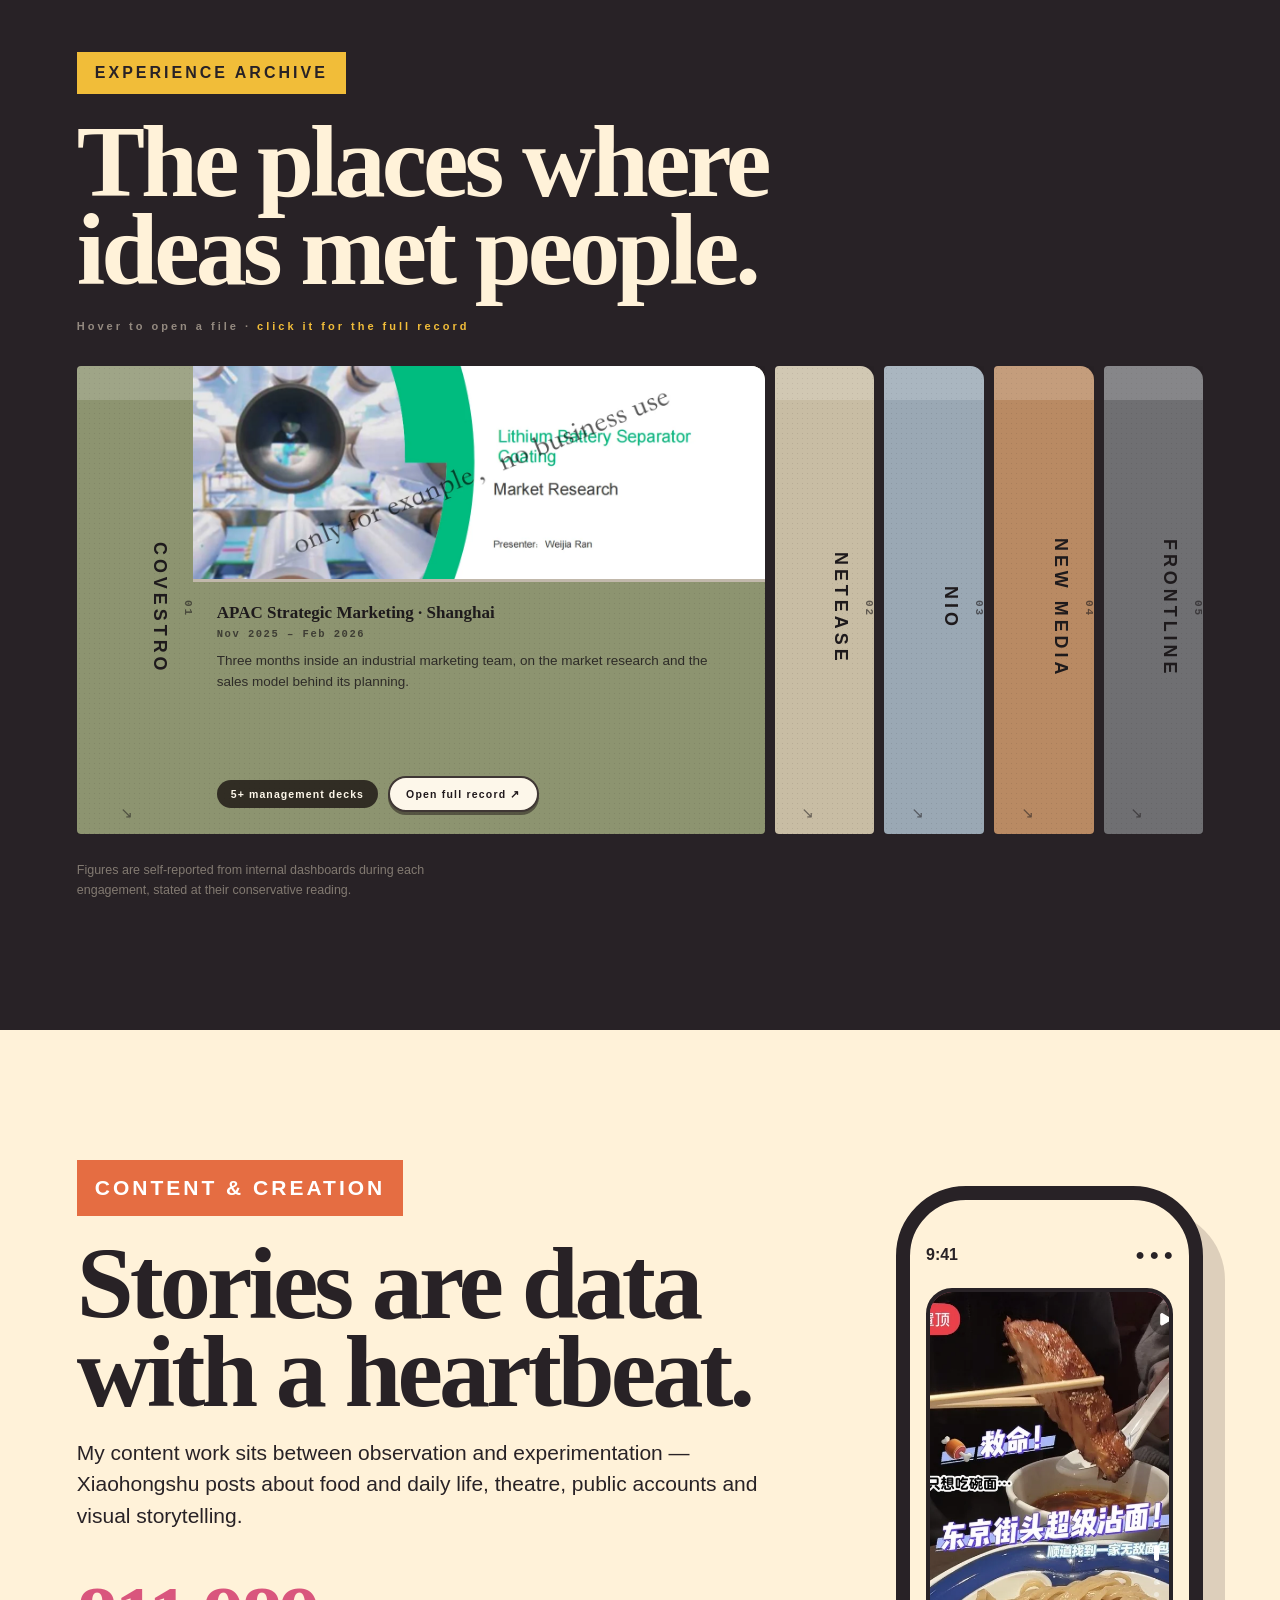
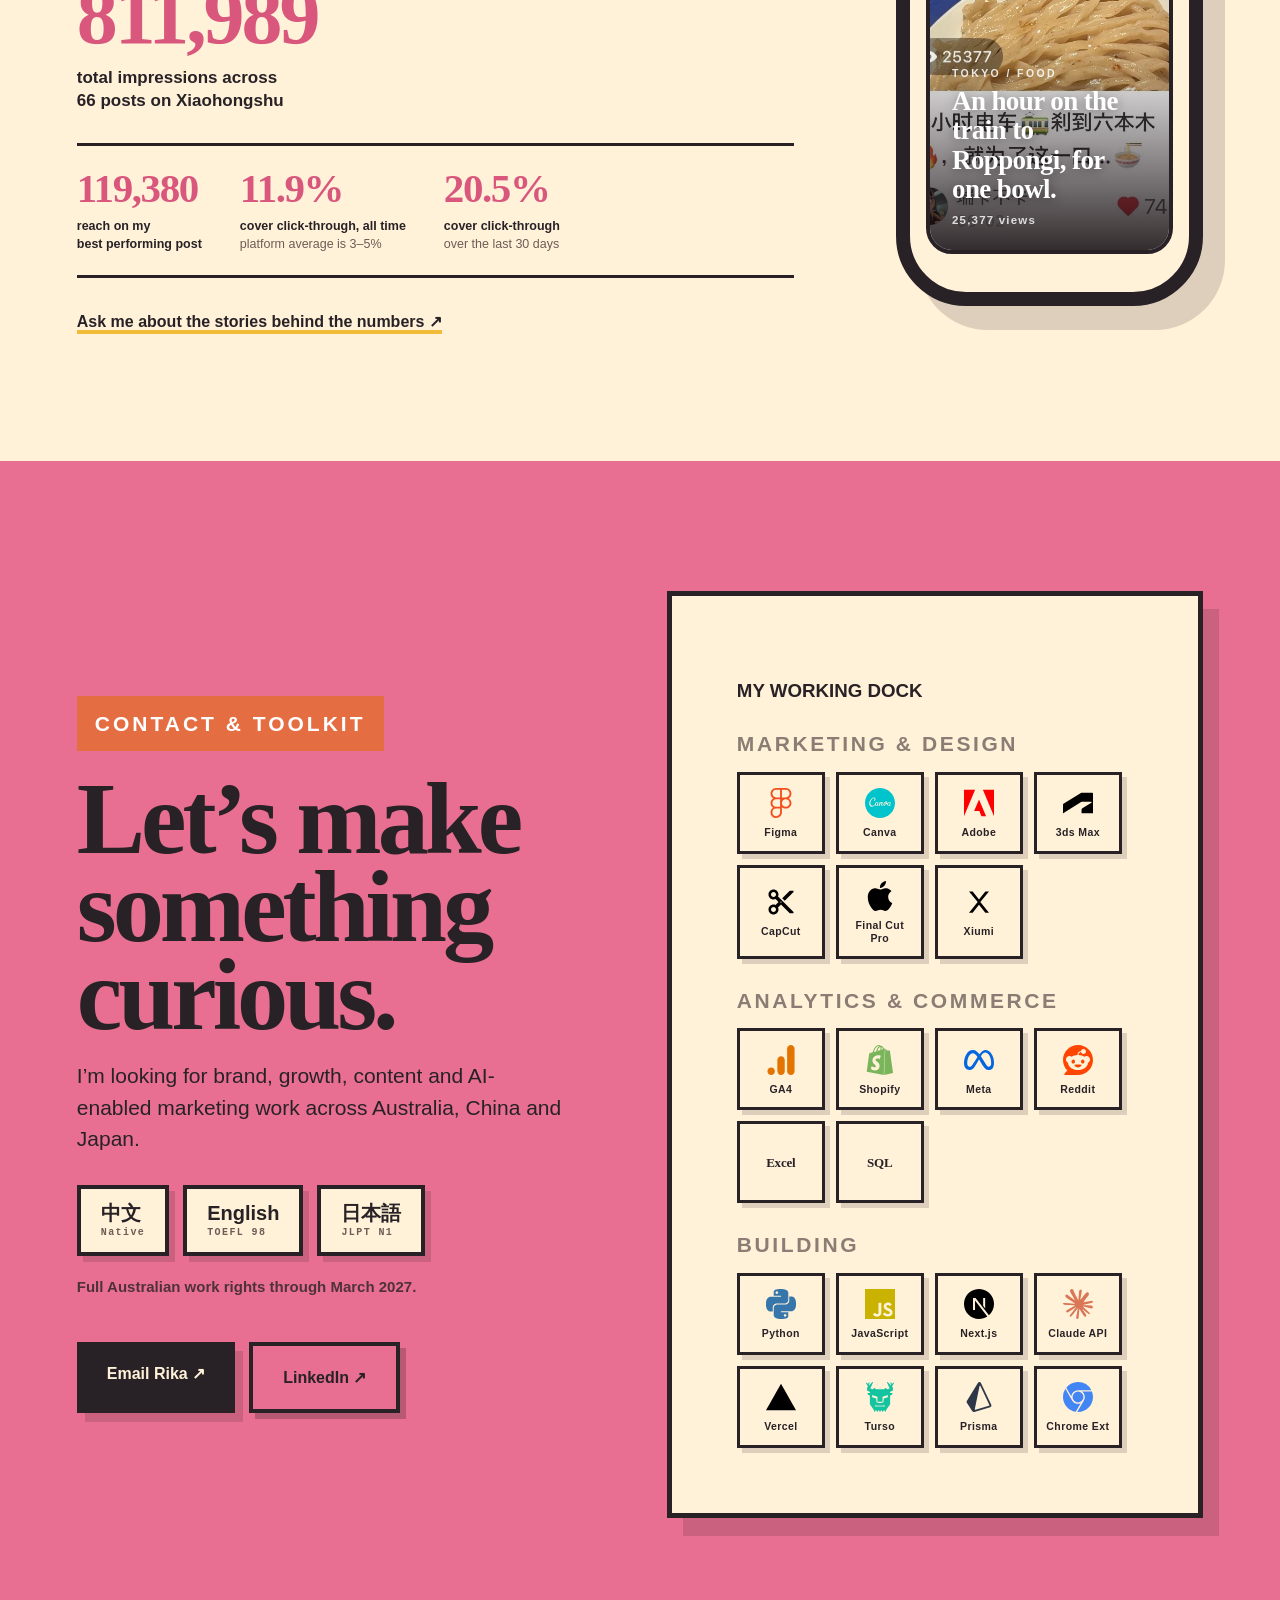
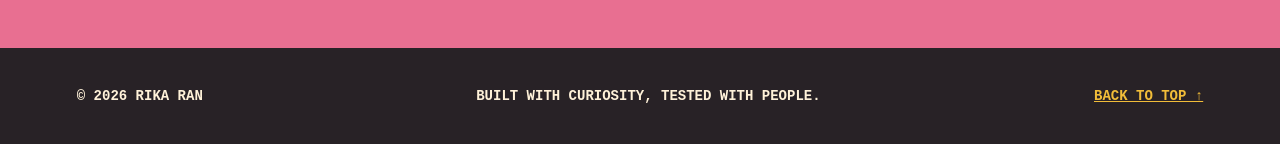
==== commit bb4d5ca7: "Revert section reveal animations Co-Authored-By: Claude Sonnet 4.6 <noreply@anthropic.com>" ====
--- a/index.html
+++ b/index.html
@@ -534,28 +534,6 @@
     })();
   </script>
   <script src="portrait-fix.js?v=20260814c"></script>
-  <script>
-  (function(){
-    if(window.matchMedia('(prefers-reduced-motion:reduce)').matches)return;
-    var pending=[];
-    document.querySelectorAll('.page-section').forEach(function(el){
-      el.classList.add('will-reveal');
-      pending.push(el);
-    });
-    function check(){
-      var vh=window.innerHeight;
-      pending=pending.filter(function(el){
-        if(el.getBoundingClientRect().top<vh*0.92){
-          el.classList.add('is-revealed');
-          return false;
-        }
-        return true;
-      });
-    }
-    check();
-    window.addEventListener('scroll',check,{passive:true});
-  })();
-  </script>
 
 
 </body>
--- a/styles.css
+++ b/styles.css
@@ -13,7 +13,7 @@
 .experience-section{background:var(--ink);color:var(--paper)}.experience-section .kicker{background:var(--yellow);color:var(--ink)}.nio{background:#e1c360}.netease{background:#aeb89c}.gps{background:var(--blue)}
 .content-section{background:var(--paper);display:grid;grid-template-columns:1.4fr .6fr;gap:8vw;align-items:center}.content-copy p{font-size:21px;line-height:1.5;max-width:850px}.content-copy a{font-weight:900;border-bottom:4px solid var(--yellow)}.big-stat{display:flex;align-items:center;gap:30px;margin:55px 0;font:900 clamp(72px,10vw,150px)/1 Georgia;color:var(--pink2)}.big-stat span{font:900 20px/1.1 Arial;color:var(--ink)}.content-phone{height:720px;border:14px solid var(--ink);border-radius:70px;background:var(--paper);padding:52px 26px 30px;box-shadow:22px 24px 0 var(--shadow);overflow:hidden}.phone-top{font-weight:900;margin-bottom:24px}.phone-top span{float:right}.phone-scroll{height:550px;overflow-y:auto;scroll-snap-type:y mandatory;scrollbar-width:none}.phone-scroll article{min-height:500px;padding:180px 35px 35px;color:white;background:linear-gradient(#ca6384,#713b4d);border:5px solid var(--ink);scroll-snap-align:start;margin-bottom:20px}.phone-scroll article:nth-child(2){background:linear-gradient(#777b57,#38392a)}.phone-scroll article:nth-child(3){background:linear-gradient(#dd8258,#8f442d)}.phone-scroll h3{font:900 34px/1 Georgia,serif}.content-phone>b{display:block;text-align:center;padding-top:14px;font-family:monospace}
 .contact-section{background:var(--pink);display:grid;grid-template-columns:1fr 1.1fr;gap:8vw;align-items:center}.contact-section p{font-size:21px;line-height:1.5}.button{display:inline-block;margin-top:18px;padding:22px 30px;background:var(--ink);color:var(--paper);font-weight:900;box-shadow:8px 9px 0 var(--shadow)}.tool-card{background:var(--paper);border:5px solid var(--ink);padding:65px;box-shadow:16px 18px 0 var(--shadow);transform:rotate(1deg)}footer{background:var(--ink);color:var(--paper);padding:40px 6vw;display:flex;justify-content:space-between;font:800 14px monospace}footer a{color:var(--yellow);text-decoration:underline}
-.reveal{opacity:0;transform:translateY(45px);transition:opacity .7s,transform .7s}.reveal.visible{opacity:1;transform:none}.will-reveal{opacity:0;transform:translateY(30px)}.will-reveal.is-revealed{transition:opacity .9s cubic-bezier(.22,.75,.2,1),transform .9s cubic-bezier(.22,.75,.2,1);opacity:1;transform:none}.pixel-cursor{position:fixed;z-index:1000;left:0;top:0;width:22px;height:30px;pointer-events:none;opacity:0;clip-path:polygon(0 0,0 100%,28% 76%,45% 100%,59% 92%,42% 67%,76% 66%);background:linear-gradient(90deg,var(--ink) 0 27%,var(--yellow) 27%);filter:drop-shadow(2px 2px 0 rgba(0,0,0,.12));will-change:transform}.pixel-cursor.active{background:linear-gradient(90deg,var(--ink) 0 27%,var(--orange) 27%);transform:scale(1.15)}
+.reveal{opacity:0;transform:translateY(45px);transition:opacity .7s,transform .7s}.reveal.visible{opacity:1;transform:none}.pixel-cursor{position:fixed;z-index:1000;left:0;top:0;width:22px;height:30px;pointer-events:none;opacity:0;clip-path:polygon(0 0,0 100%,28% 76%,45% 100%,59% 92%,42% 67%,76% 66%);background:linear-gradient(90deg,var(--ink) 0 27%,var(--yellow) 27%);filter:drop-shadow(2px 2px 0 rgba(0,0,0,.12));will-change:transform}.pixel-cursor.active{background:linear-gradient(90deg,var(--ink) 0 27%,var(--orange) 27%);transform:scale(1.15)}
 @keyframes marquee{to{transform:translateX(-50%)}}@media(pointer:fine){html.custom-cursor,html.custom-cursor a,html.custom-cursor button{cursor:none}.pixel-cursor{opacity:1}}
 @media(max-width:1050px){.site-header nav{display:none}.hero{width:calc(100% - 28px);height:900px;max-height:none}.hero h1{left:15%;top:130px}.marquee{left:15%;width:70%}.hero-portals{left:17%;width:66%}.left-portrait{width:30%}.right-portrait{width:32%}.linkedin-note{display:none}.page-section,.section-paper{padding:110px 35px}.trail-grid{grid-template-columns:1fr 1fr}.about,.content-section,.contact-section,.project-board{grid-template-columns:1fr}.featured-project{grid-template-columns:1fr}.content-section .content-phone{width:min(500px,100%);margin:auto}}
 @media(max-width:650px){.site-header{top:8px;margin:8px auto 16px;width:calc(100% - 20px);grid-template-columns:1fr auto;padding:14px}.brand{font-size:26px}.hello{font-size:14px}.hero{height:850px;min-height:0}.hero h1{left:7%;right:7%;top:110px;font-size:38px}.marquee{top:55px;left:6%;width:88%}.marquee span{font-size:11px}.hero-portals{top:30%;left:7%;width:86%;height:65%;column-gap:8%}.left-portrait,.right-portrait{opacity:.3;width:48%}.sparkles,.scribble{display:none}.icon-title{width:92%}.trail-grid{grid-template-columns:1fr}.page-section h2,.section-paper h2{font-size:54px;letter-spacing:-2px}.about{grid-template-columns:1fr}.project-board{margin-top:45px}.featured-project{padding-top:55px}.astra-art{min-height:340px}.experience-section{padding-left:18px;padding-right:18px}.content-section{grid-template-columns:1fr}.content-phone{height:640px}.contact-section{grid-template-columns:1fr}.tool-card{padding:30px}footer{gap:24px;flex-direction:column}.pixel-cursor{display:none}}
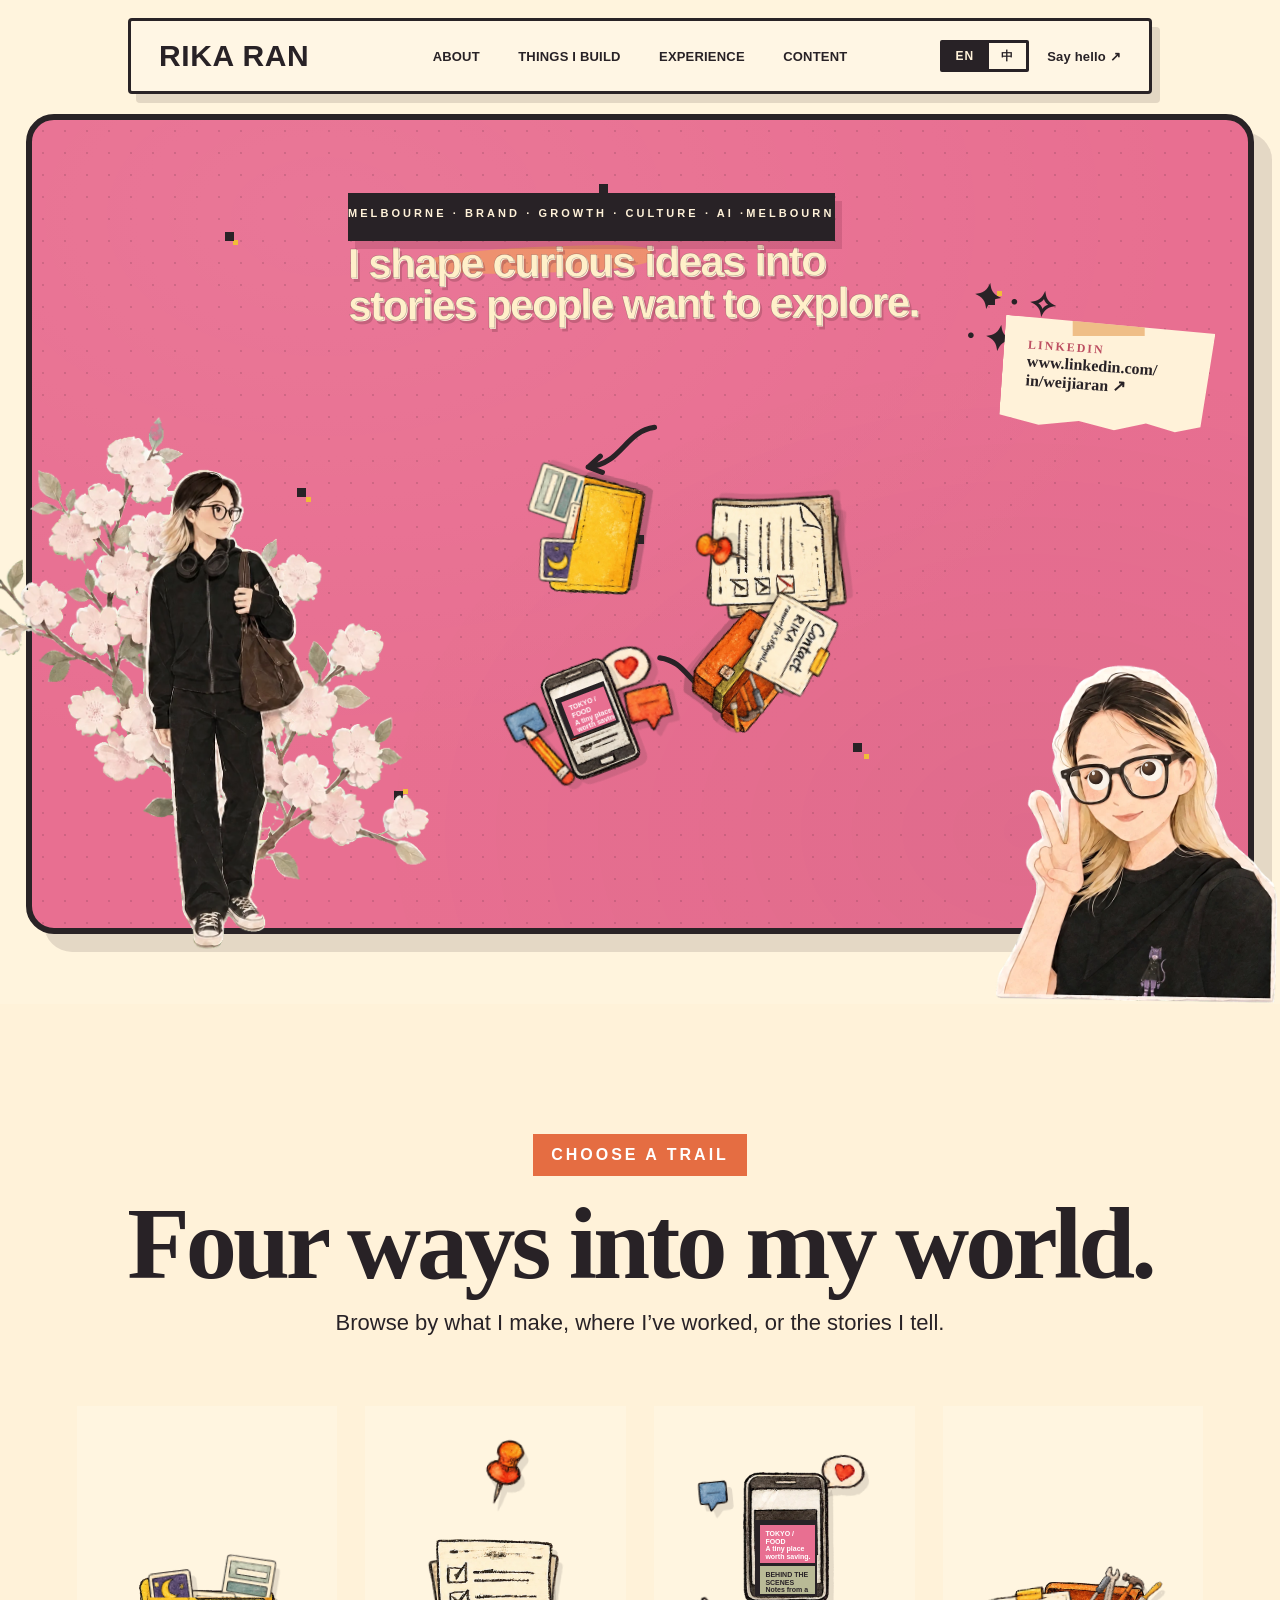
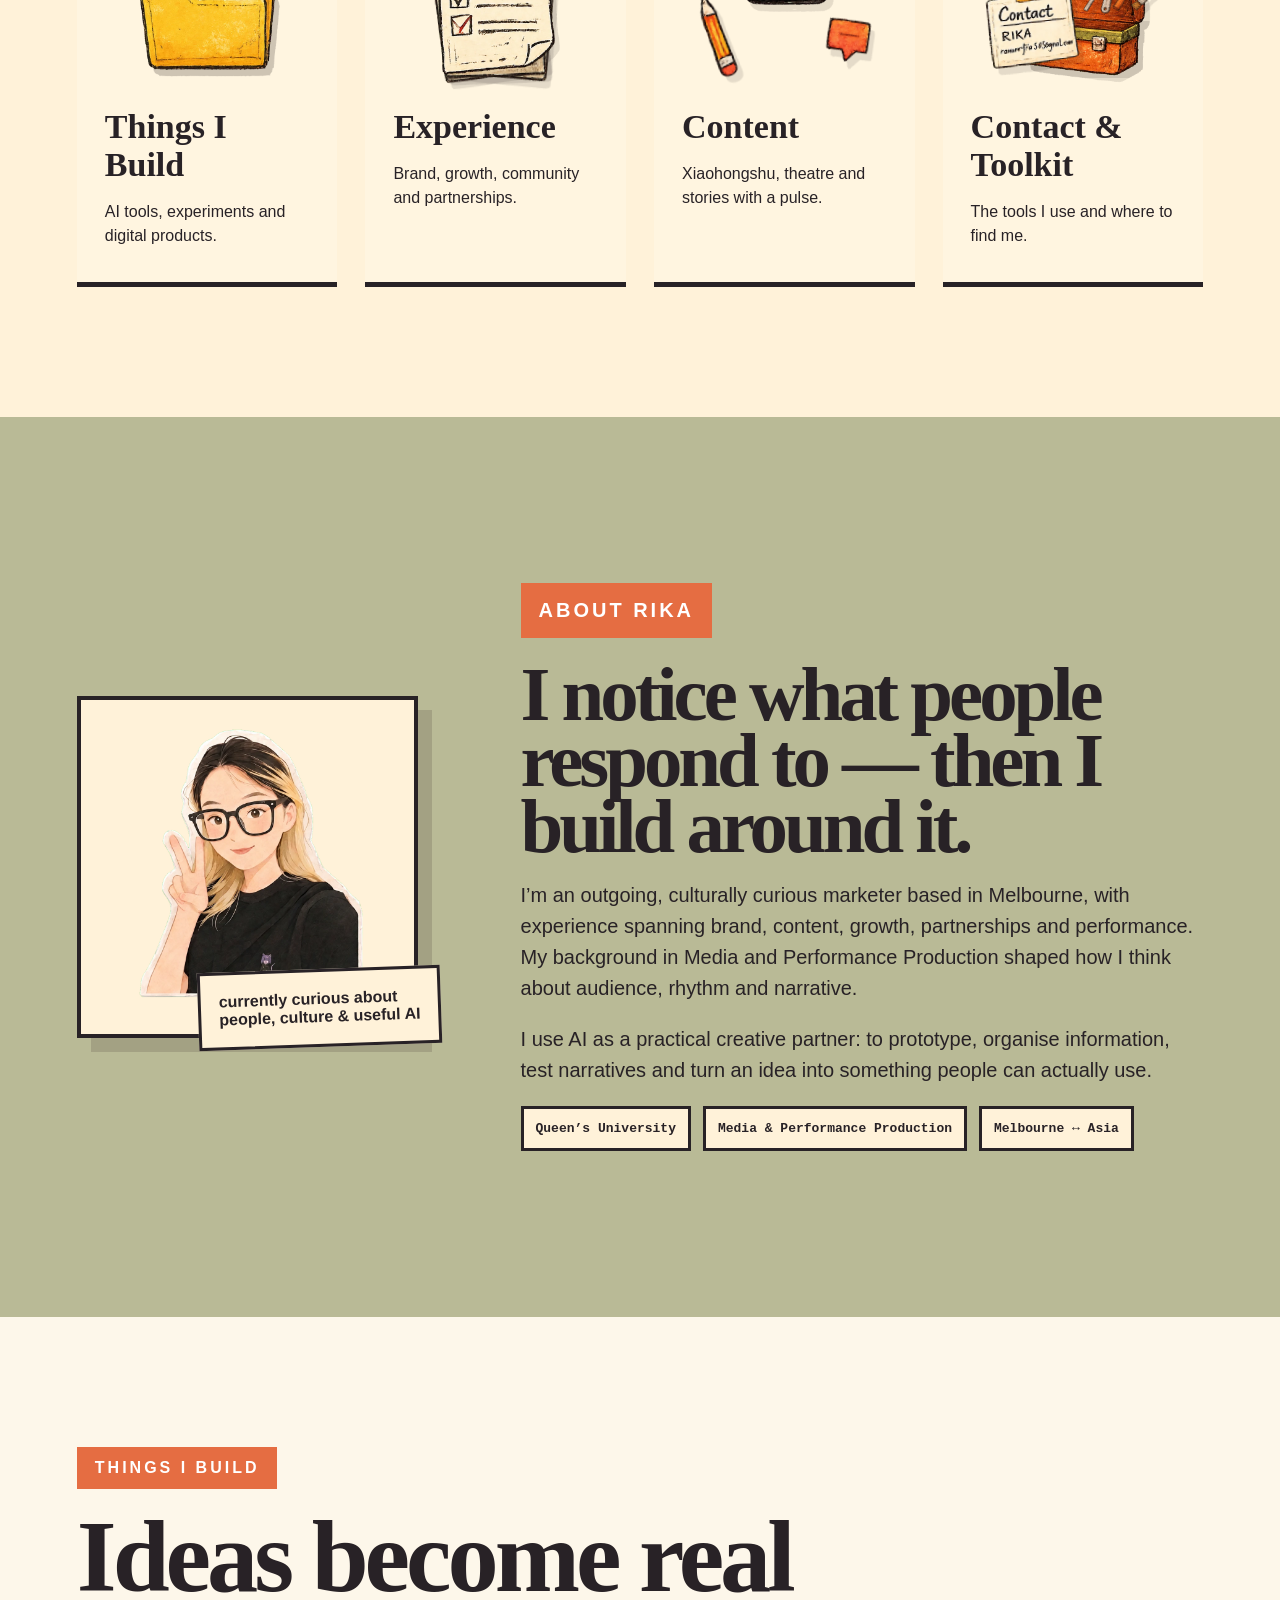
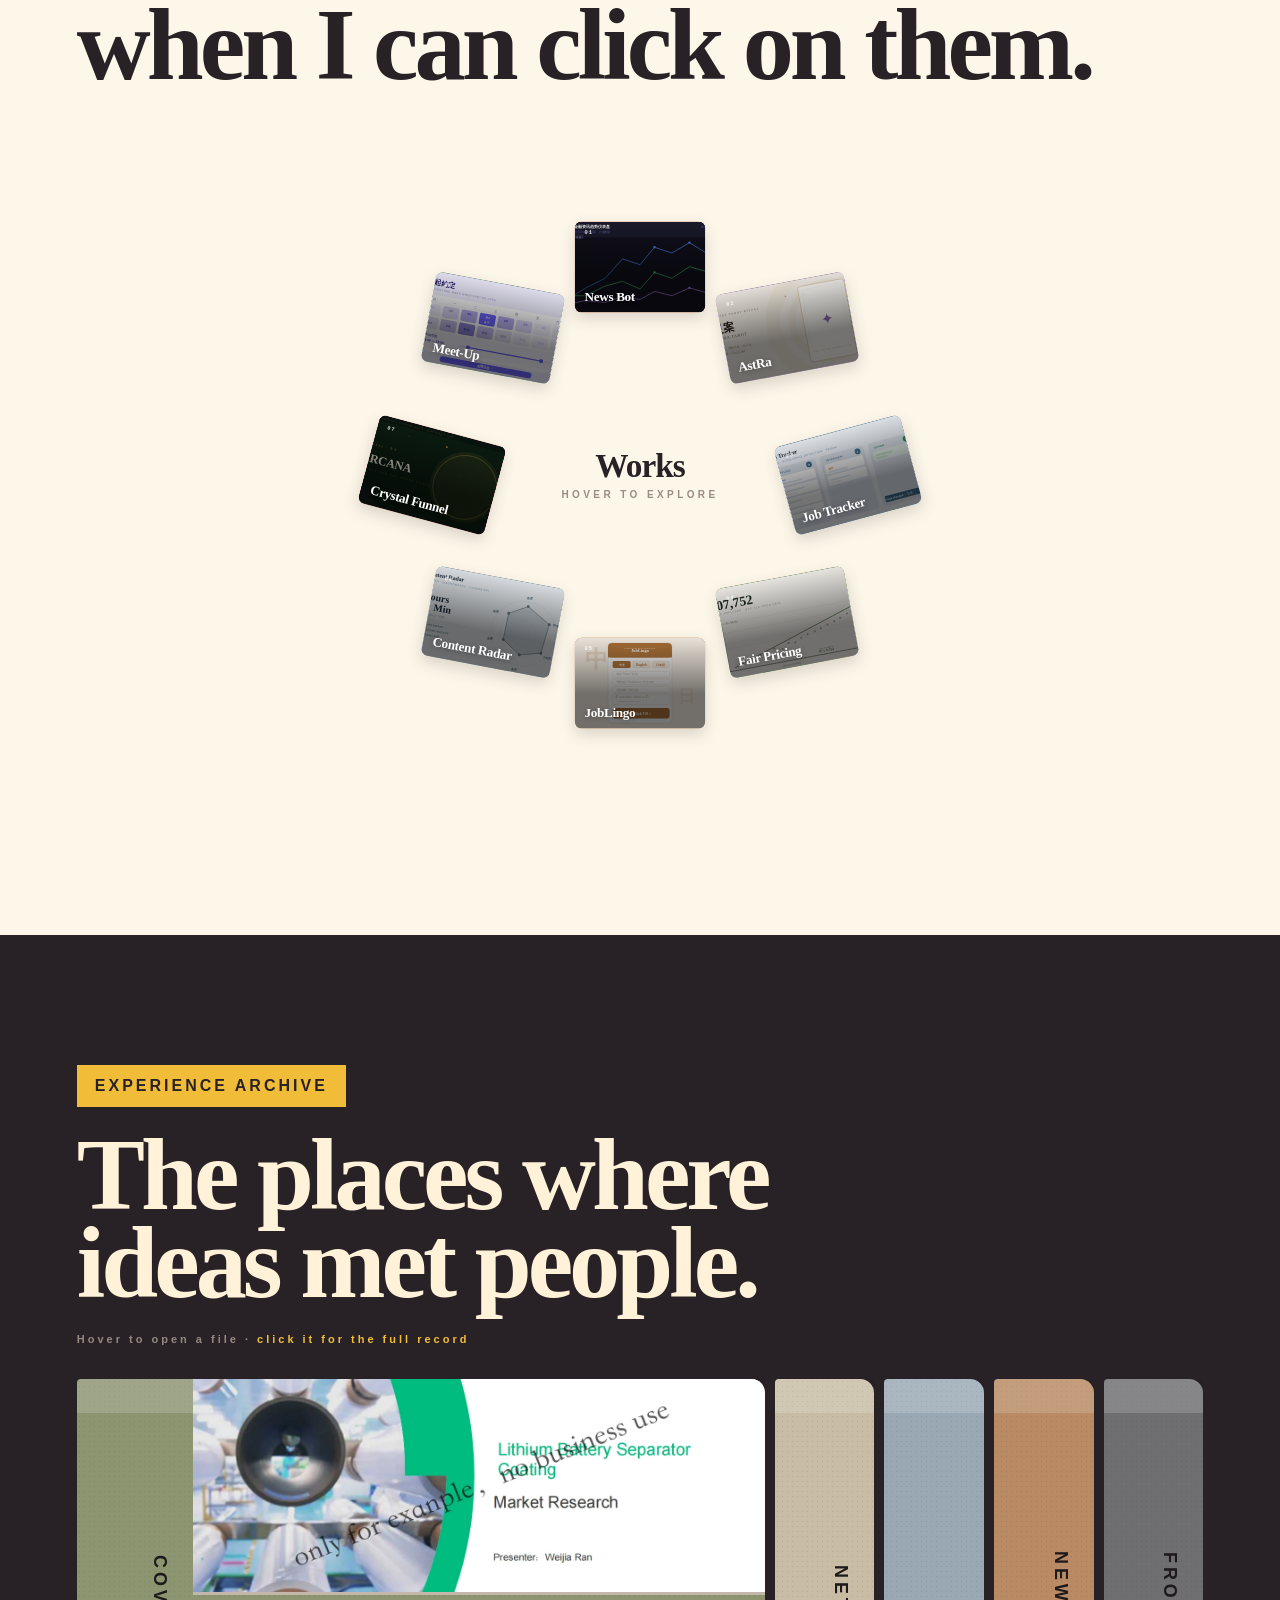
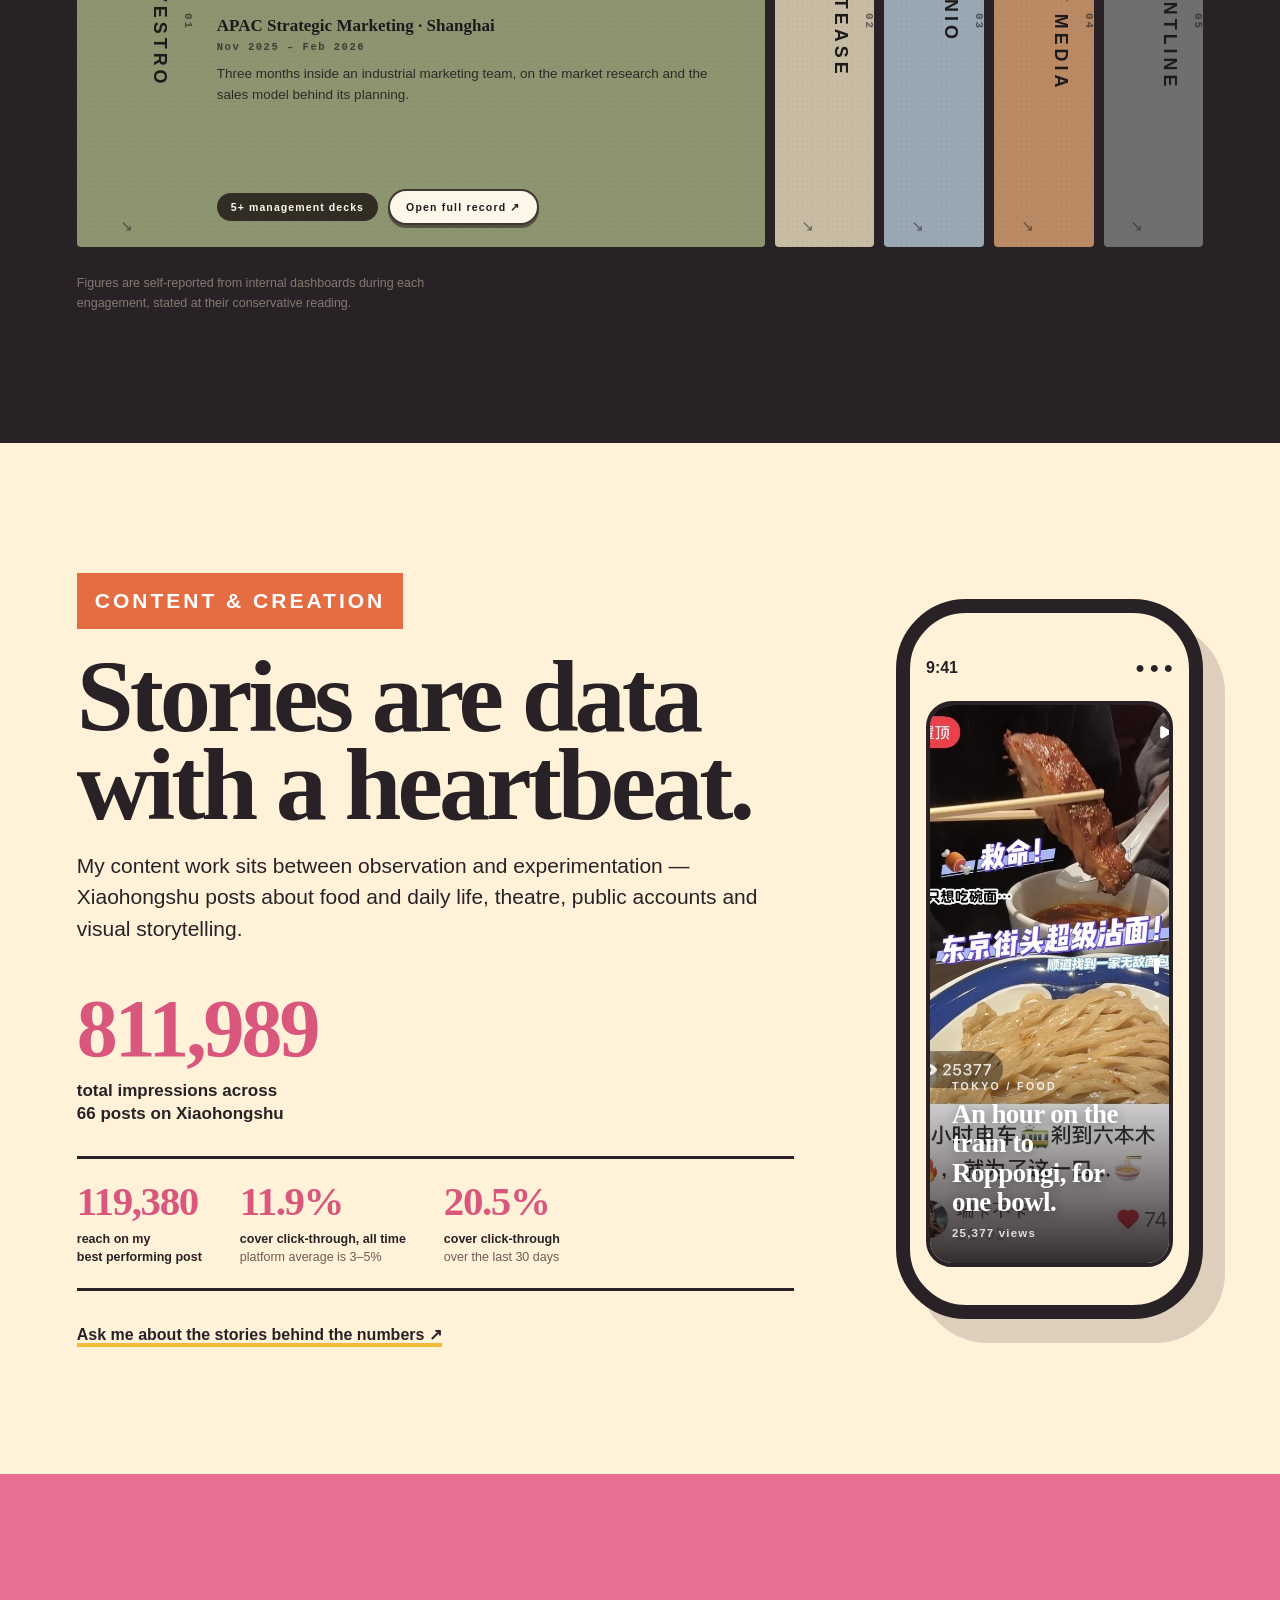
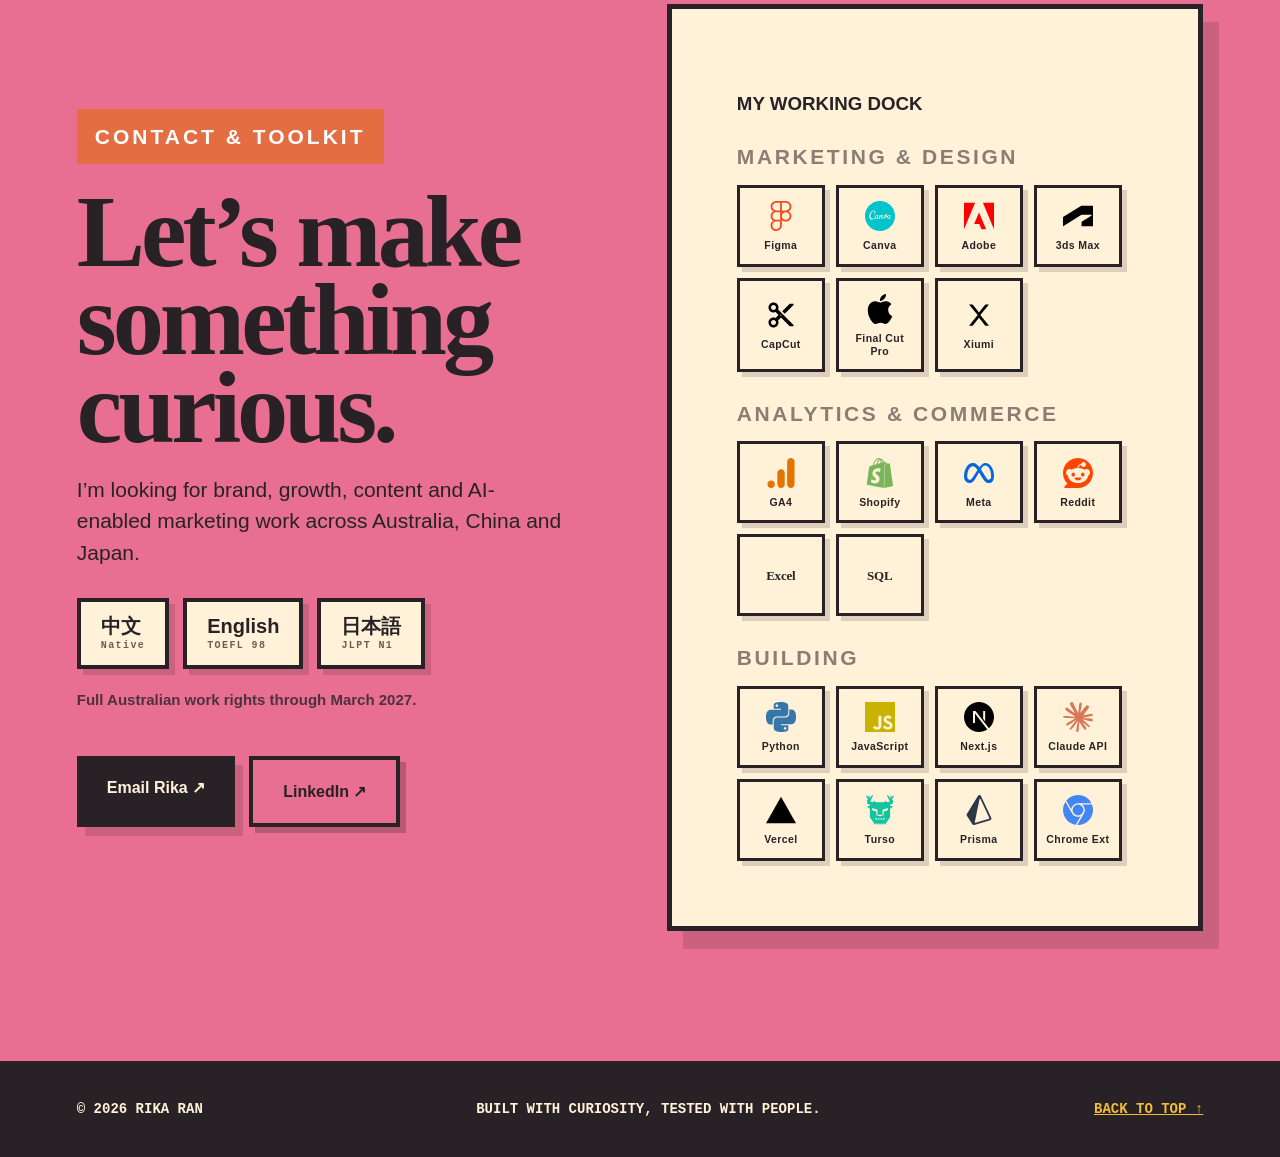
==== commit fa703d3b: "Restore the trails section The four-icon row and its hover animations were dropped in 533cfc5. That " ====
--- a/index.html
+++ b/index.html
@@ -65,6 +65,27 @@
     </section>
 
 
+    <section id="trails" class="trails section-paper">
+      <p class="kicker" data-zh="四个方向">CHOOSE A TRAIL</p><h2 data-zh="四个方向，随便挑一个进。">Four ways into my world.</h2><p class="lede" data-zh="按作品、经历，或者我写的内容来看。">Browse by what I make, where I’ve worked, or the stories I tell.</p>
+      <div class="trail-grid">
+        <a href="#build" class="trail-card build icon-motion interactive">
+          <div class="icon-stage trail-icon-stage" aria-hidden="true"><img class="folder folder-back" src="assets/layers/things-i-build/01-folder.webp" alt=""><img class="card-a" src="assets/layers/things-i-build/02-night-card.webp" alt=""><img class="card-b" src="assets/layers/things-i-build/04-control-panel-card.webp" alt=""><img class="card-c" src="assets/layers/things-i-build/03-webpage-card.webp" alt=""><img class="folder folder-front" src="assets/layers/things-i-build/01-folder.webp" alt=""></div>
+          <span data-zh="作品">Things I Build</span><p data-zh="AI 工具、自动化工作流、上线的小产品。">AI tools, experiments and digital products.</p>
+        </a>
+        <a href="#experience" class="trail-card experience icon-motion interactive">
+          <div class="icon-stage trail-icon-stage" aria-hidden="true"><img class="paper-rear" src="assets/layers/experience/04-paper-rear.webp" alt=""><img class="paper-left" src="assets/layers/experience/02-paper-left.webp" alt=""><img class="paper-right" src="assets/layers/experience/03-paper-right.webp" alt=""><img class="checklist" src="assets/layers/experience/01-checklist-page.webp" alt=""><img class="pin" src="assets/layers/experience/05-pushpin.webp" alt=""></div>
+          <span data-zh="经历">Experience</span><p data-zh="科思创 · 网易 · 蔚来,以及品牌、增长、社区。">Brand, growth, community and partnerships.</p>
+        </a>
+        <a href="#content" class="trail-card content icon-motion interactive">
+          <div class="icon-stage trail-icon-stage" aria-hidden="true"><img class="bubble-b" src="assets/layers/content/05-blue-message-bubble.webp" alt=""><img class="bubble-a" src="assets/layers/content/04-orange-message-bubble.webp" alt=""><img class="heart" src="assets/layers/content/03-heart-bubble.webp" alt=""><img class="pencil" src="assets/layers/content/02-pencil.webp" alt=""><div class="phone-wrap"><div class="phone-screen"><div class="phone-feed"><i>TOKYO / FOOD<br>A tiny place worth saving.</i><i>BEHIND THE SCENES<br>Notes from a shared stage.</i><i>DAILY OBSERVATION<br>Small signals, real people.</i></div></div><img class="phone" src="assets/layers/content/01-smartphone.webp" alt=""></div></div>
+          <span data-zh="内容">Content</span><p data-zh="小红书 81 万曝光,以及戏剧和公众号。">Xiaohongshu, theatre and stories with a pulse.</p>
+        </a>
+        <a href="#contact" class="trail-card tools icon-motion interactive">
+          <div class="icon-stage trail-icon-stage" aria-hidden="true"><img class="box box-back" src="assets/layers/contact-toolkits/02-toolbox.webp" alt=""><img class="tool wrench" src="assets/layers/contact-toolkits/03-wrench.webp" alt=""><img class="tool screwdriver" src="assets/layers/contact-toolkits/04-screwdriver.webp" alt=""><img class="tool hammer" src="assets/layers/contact-toolkits/05-hammer.webp" alt=""><img class="tool brush" src="assets/layers/contact-toolkits/06-paintbrush.webp" alt=""><img class="box box-front" src="assets/layers/contact-toolkits/02-toolbox.webp" alt=""><img class="contact-card" src="assets/layers/contact-toolkits/01-contact-card.webp" alt=""></div>
+          <span data-zh="联系方式与工具">Contact & Toolkit</span><p data-zh="我的工具栈,以及怎么找到我。">The tools I use and where to find me.</p>
+        </a>
+      </div>
+    </section>
     <section id="about" class="about page-section">
       <div class="about-portrait reveal"><img src="assets/portraits/portrait.webp" alt="Illustrated portrait of Rika"><small>currently curious about<br>people, culture & useful AI</small></div>
       <div class="about-copy reveal"><p class="kicker" data-zh="关于我">ABOUT RIKA</p><h2 data-zh="先搞清楚用户为什么点,再照着做。">I notice what people respond to — then I build around it.</h2><p data-zh="墨尔本大学国际商务硕士在读,做过品牌、内容、增长、达人合作和效果投放。本科是传媒与表演制作——这段背景让我习惯从受众、节奏和叙事的角度想问题。">I’m an outgoing, culturally curious marketer based in Melbourne, with experience spanning brand, content, growth, partnerships and performance. My background in Media and Performance Production shaped how I think about audience, rhythm and narrative.</p><p data-zh="AI 对我是干活的工具,不是概念:用它做原型、跑信息流水线、验证选题,把想法直接做成能上线的东西。">I use AI as a practical creative partner: to prototype, organise information, test narratives and turn an idea into something people can actually use.</p><div class="tags"><span data-zh="女王大学 · 传媒">Queen’s University</span><span>Media & Performance Production</span><span data-zh="墨尔本 · 中国 · 日本">Melbourne ↔ Asia</span></div></div>
